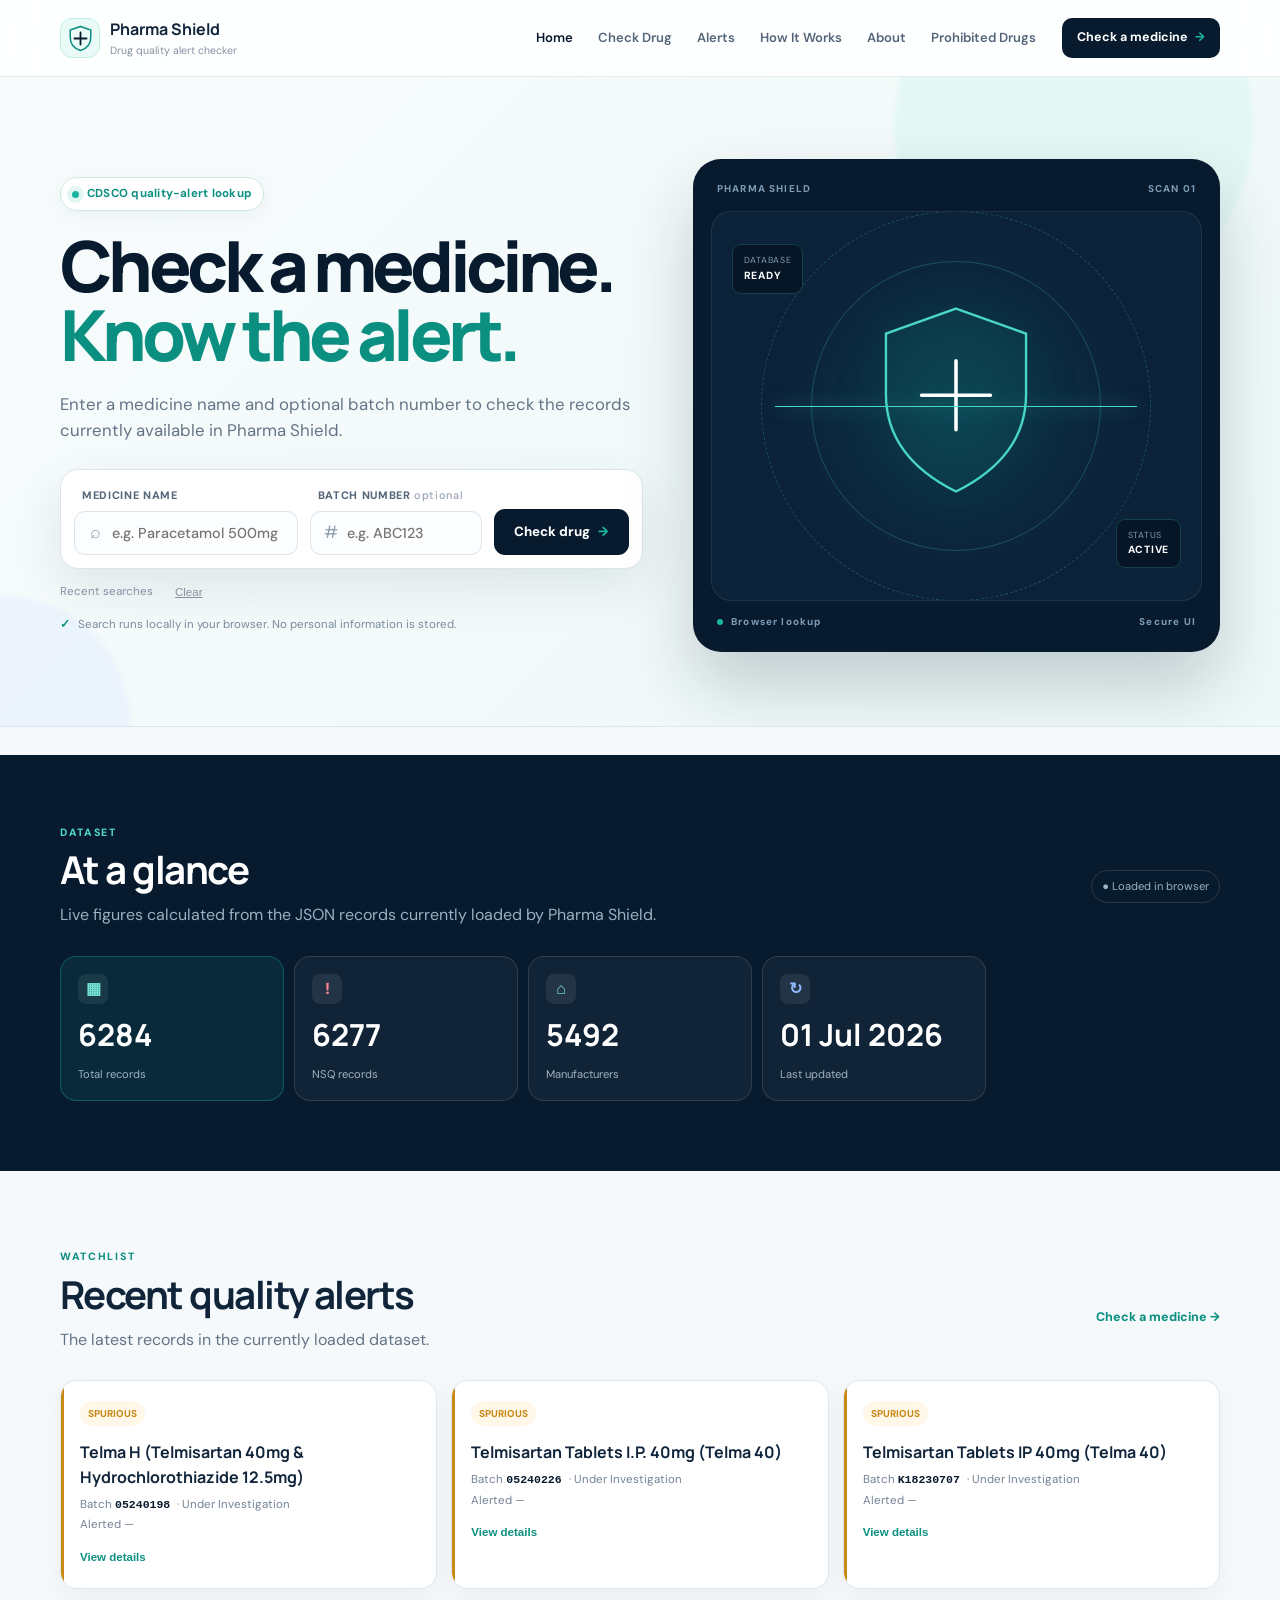
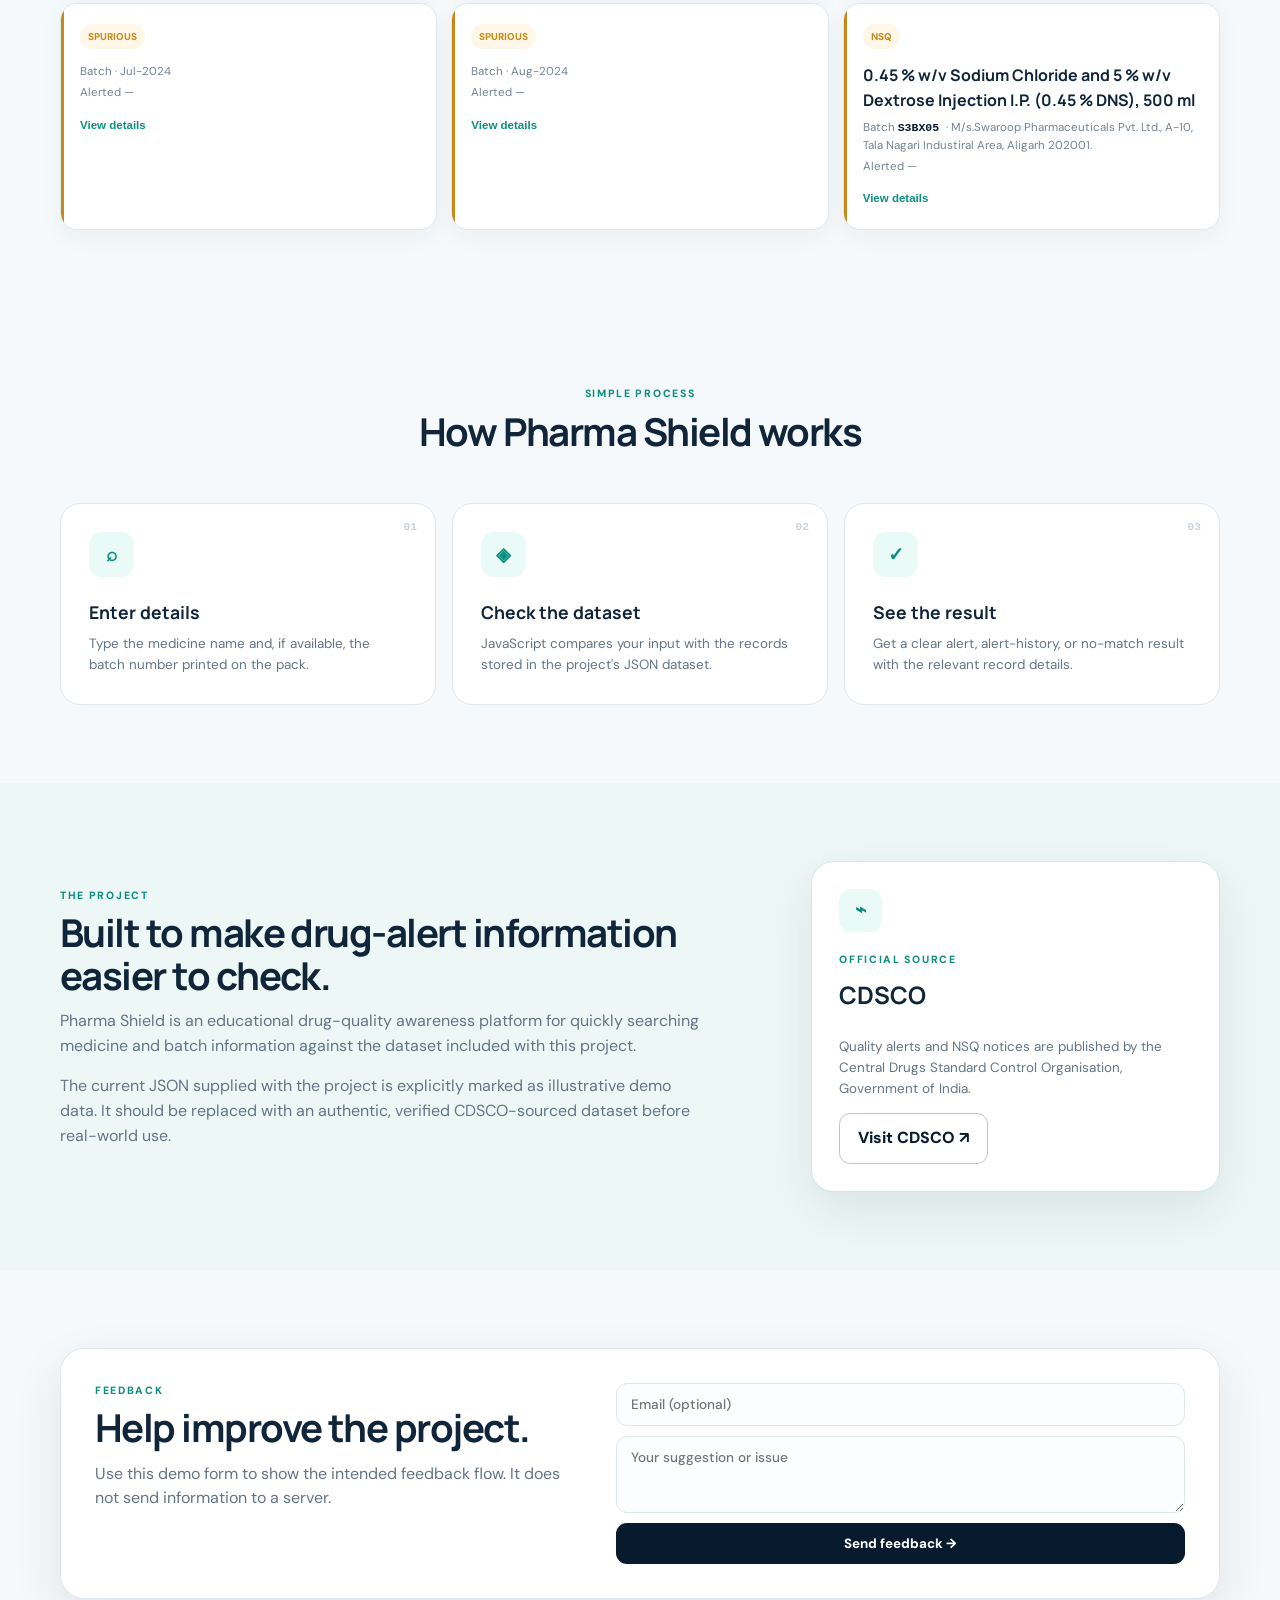
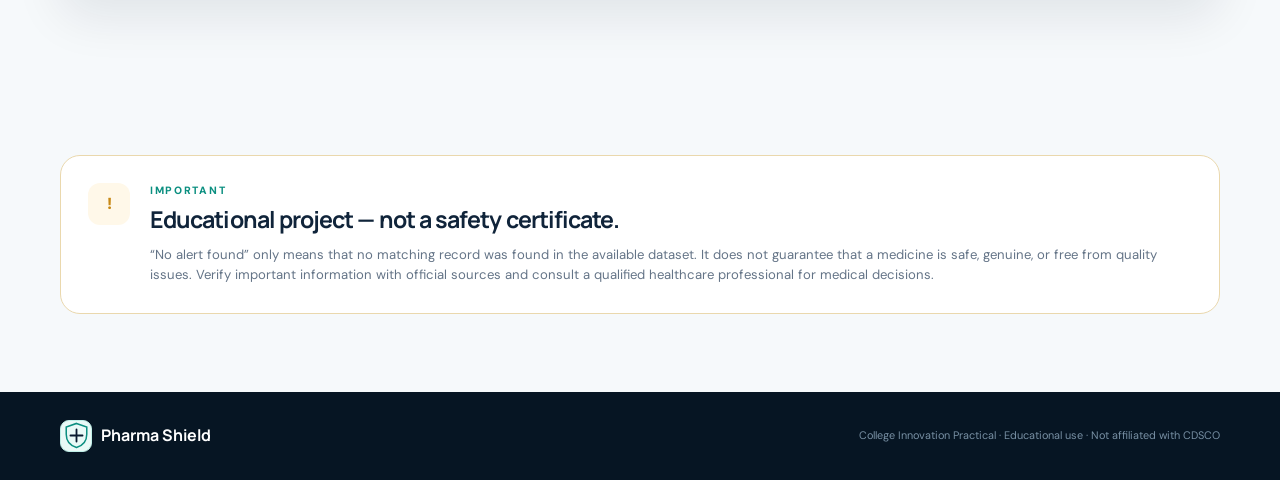
==== index.html @ 2bf1448a "Add files via upload" ====
<!DOCTYPE html>
<html lang="en">
<head>
  <meta charset="UTF-8">
  <meta name="viewport" content="width=device-width, initial-scale=1.0">
  <title>Pharma Shield — Drug Alert Checker</title>
  <meta name="description" content="Pharma Shield checks medicine names and batch numbers against the available CDSCO quality-alert dataset.">
  <link rel="preconnect" href="https://fonts.googleapis.com">
  <link rel="preconnect" href="https://fonts.gstatic.com" crossorigin>
  <link href="https://fonts.googleapis.com/css2?family=DM+Sans:wght@400;500;600;700&family=Manrope:wght@600;700;800&display=swap" rel="stylesheet">
  <link rel="stylesheet" href="style.css">

<style id="scanner-straight-fix">
  /* Pharma Shield: keep the scanner perfectly straight */
  .visual-card {
    transform: none !important;
    rotate: 0deg !important;
    perspective: none !important;
  }

  .scan-stage,
  .shield-large,
  .scan-line {
    rotate: 0deg !important;
  }

  .scan-line {
    transform-origin: center center;
  }
</style>

</head>
<body>
  <div id="toast-region" class="toast-region" aria-live="polite"></div>

  <header class="site-header" id="site-header">
    <div class="shell header-shell">
      <a href="#home" class="brand" aria-label="Pharma Shield home">
        <span class="brand-icon" aria-hidden="true">
          <svg viewBox="0 0 48 48"><path d="M24 4 41 10v12c0 10.8-6.8 18.8-17 22C13.8 40.8 7 32.8 7 22V10z"/><path d="M24 14v20M14 24h20"/></svg>
        </span>
        <span>
          <strong>Pharma Shield</strong>
          <small>Drug quality alert checker</small>
        </span>
      </a>

      <nav class="main-nav" id="main-nav">
        <a href="#home" data-nav>Home</a>
        <a href="#check" data-nav>Check Drug</a>
        <a href="#recent" data-nav>Alerts</a>
        <a href="#how-it-works" data-nav>How It Works</a>
        <a href="#about" data-nav>About</a>
        <a href="prohibited.html">Prohibited Drugs</a>
      </nav>

      <a class="header-cta" href="#check">Check a medicine <span>→</span></a>
      <button class="nav-toggle" id="nav-toggle" aria-label="Toggle navigation" aria-expanded="false">
        <span></span><span></span><span></span>
      </button>
    </div>
  </header>

  <main>
    <section class="hero" id="home">
      <div class="hero-glow hero-glow-a"></div>
      <div class="hero-glow hero-glow-b"></div>
      <div class="shell hero-shell">
        <div class="hero-copy">
          <div class="status-pill"><span class="pulse-dot"></span> CDSCO quality-alert lookup</div>
          <h1>Check a medicine.<br><em>Know the alert.</em></h1>
          <p class="hero-sub">Enter a medicine name and optional batch number to check the records currently available in Pharma Shield.</p>

          <form class="search-card" id="search-form" novalidate>
            <div class="search-field">
              <label for="medicine-name">Medicine name</label>
              <div class="input-wrap">
                <span class="input-icon">⌕</span>
                <input type="text" id="medicine-name" name="medicineName" placeholder="e.g. Paracetamol 500mg" autocomplete="off">
              </div>
            </div>
            <div class="search-field">
              <label for="batch-number">Batch number <span>optional</span></label>
              <div class="input-wrap">
                <span class="input-icon">#</span>
                <input type="text" id="batch-number" name="batchNumber" placeholder="e.g. ABC123" autocomplete="off">
              </div>
            </div>
            <button type="submit" class="btn btn-primary btn-check" id="check-btn">
              <span class="btn-label">Check drug</span>
              <span class="btn-spinner" aria-hidden="true"></span>
              <span class="btn-arrow">→</span>
            </button>
          </form>

          <div class="history-strip" id="history-strip" hidden>
            <span class="history-strip-label">Recent searches</span>
            <div class="history-pills" id="history-pills"></div>
            <button class="history-clear" id="history-clear" type="button">Clear</button>
          </div>

          <div class="hero-note">
            <span>✓</span> Search runs locally in your browser. No personal information is stored.
          </div>
        </div>

        <div class="hero-visual" aria-hidden="true">
          <div class="visual-card">
            <div class="visual-top"><span>PHARMA SHIELD</span><span>SCAN 01</span></div>
            <div class="scan-stage">
              <div class="scan-orbit orbit-one"></div>
              <div class="scan-orbit orbit-two"></div>
              <div class="shield-large">
                <svg viewBox="0 0 160 180">
                  <path d="M80 8 139 29v51c0 38-23 64-59 82C44 144 21 118 21 80V29z"/>
                  <path d="M80 52v58M51 81h58"/>
                </svg>
              </div>
              <div class="scan-line"></div>
              <div class="scan-chip chip-one">DATABASE<br><b>READY</b></div>
              <div class="scan-chip chip-two">STATUS<br><b>ACTIVE</b></div>
            </div>
            <div class="visual-bottom"><span><i></i> Browser lookup</span><span>Secure UI</span></div>
          </div>
        </div>
      </div>
    </section>

    <section class="results-section" id="check">
      <div class="shell">
        <div id="result-container" class="result-container" hidden></div>
      </div>
    </section>

    <section class="stats-section" id="stats">
      <div class="shell">
        <div class="section-head">
          <div>
            <span class="section-kicker">DATASET</span>
            <h2>At a glance</h2>
          </div>
          <span class="dataset-badge">● Loaded in browser</span>
        </div>
        <p class="section-sub">Live figures calculated from the JSON records currently loaded by Pharma Shield.</p>
        <div class="stats-grid" id="stats-grid">
          <div class="stat-card stat-featured"><span class="stat-icon">▦</span><strong id="stat-total">—</strong><span>Total records</span></div>
          <div class="stat-card"><span class="stat-icon red">!</span><strong id="stat-nsq">—</strong><span>NSQ records</span></div>
          <div class="stat-card"><span class="stat-icon teal">⌂</span><strong id="stat-manufacturers">—</strong><span>Manufacturers</span></div>
          <div class="stat-card"><span class="stat-icon blue">↻</span><strong id="stat-updated">—</strong><span>Last updated</span></div>
        </div>
      </div>
    </section>

    <section class="recent-section" id="recent">
      <div class="shell">
        <div class="section-head">
          <div>
            <span class="section-kicker">WATCHLIST</span>
            <h2>Recent quality alerts</h2>
          </div>
          <a href="#check" class="text-link">Check a medicine →</a>
        </div>
        <p class="section-sub">The latest records in the currently loaded dataset.</p>
        <div class="recent-grid" id="recent-grid"></div>
      </div>
    </section>

    <section class="how-section" id="how-it-works">
      <div class="shell">
        <div class="section-head centered">
          <div>
            <span class="section-kicker">SIMPLE PROCESS</span>
            <h2>How Pharma Shield works</h2>
          </div>
        </div>
        <div class="steps">
          <article class="step">
            <span class="step-number">01</span>
            <div class="step-icon">⌕</div>
            <h3>Enter details</h3>
            <p>Type the medicine name and, if available, the batch number printed on the pack.</p>
          </article>
          <article class="step">
            <span class="step-number">02</span>
            <div class="step-icon">◈</div>
            <h3>Check the dataset</h3>
            <p>JavaScript compares your input with the records stored in the project's JSON dataset.</p>
          </article>
          <article class="step">
            <span class="step-number">03</span>
            <div class="step-icon">✓</div>
            <h3>See the result</h3>
            <p>Get a clear alert, alert-history, or no-match result with the relevant record details.</p>
          </article>
        </div>
      </div>
    </section>

    <section class="about-section" id="about">
      <div class="shell about-grid">
        <div class="about-copy">
          <span class="section-kicker">THE PROJECT</span>
          <h2>Built to make drug-alert information easier to check.</h2>
          <p>Pharma Shield is an educational drug-quality awareness platform for quickly searching medicine and batch information against the dataset included with this project.</p>
          <p>The current JSON supplied with the project is explicitly marked as illustrative demo data. It should be replaced with an authentic, verified CDSCO-sourced dataset before real-world use.</p>
        </div>
        <aside class="source-card">
          <div class="source-icon">⌁</div>
          <span class="section-kicker">OFFICIAL SOURCE</span>
          <h3>CDSCO</h3>
          <p>Quality alerts and NSQ notices are published by the Central Drugs Standard Control Organisation, Government of India.</p>
          <a class="btn btn-outline" href="https://cdsco.gov.in" target="_blank" rel="noopener noreferrer">Visit CDSCO ↗</a>
        </aside>
      </div>
    </section>

    <section class="feedback-section" id="feedback">
      <div class="shell feedback-shell">
        <div>
          <span class="section-kicker">FEEDBACK</span>
          <h2>Help improve the project.</h2>
          <p>Use this demo form to show the intended feedback flow. It does not send information to a server.</p>
        </div>
        <form class="feedback-form" id="feedback-form">
          <input type="email" id="fb-email" placeholder="Email (optional)" autocomplete="off">
          <textarea id="fb-message" rows="3" placeholder="Your suggestion or issue" required></textarea>
          <button type="submit" class="btn btn-primary">Send feedback →</button>
        </form>
      </div>
    </section>

    <section class="disclaimer-section" id="disclaimer">
      <div class="shell">
        <div class="disclaimer-card">
          <div class="disclaimer-mark">!</div>
          <div>
            <span class="section-kicker">IMPORTANT</span>
            <h2>Educational project — not a safety certificate.</h2>
            <p>“No alert found” only means that no matching record was found in the available dataset. It does not guarantee that a medicine is safe, genuine, or free from quality issues. Verify important information with official sources and consult a qualified healthcare professional for medical decisions.</p>
          </div>
        </div>
      </div>
    </section>
  </main>

  <footer class="site-footer">
    <div class="shell footer-shell">
      <div class="footer-brand">
        <span class="brand-icon small"><svg viewBox="0 0 48 48"><path d="M24 4 41 10v12c0 10.8-6.8 18.8-17 22C13.8 40.8 7 32.8 7 22V10z"/><path d="M24 14v20M14 24h20"/></svg></span>
        <strong>Pharma Shield</strong>
      </div>
      <p>College Innovation Practical · Educational use · Not affiliated with CDSCO</p>
    </div>
  </footer>

  <script src="script.js"></script>
</body>
</html>
---- style.css ----
*{box-sizing:border-box}
:root{
  --navy:#071a2e;--navy2:#0d2a46;--ink:#10243a;--muted:#647487;
  --teal:#18b6a2;--teal2:#0b8f80;--mint:#e9faf7;--bg:#f6f9fb;--white:#fff;
  --line:#dfe7ee;--red:#d92f45;--redbg:#fff0f2;--amber:#c88916;--amberbg:#fff8e9;
  --green:#11875f;--greenbg:#eaf9f2;--shadow:0 18px 50px rgba(7,26,46,.09);
  --display:"Manrope",sans-serif;--body:"DM Sans",sans-serif
}
html{scroll-behavior:smooth}
body{margin:0;background:var(--bg);color:var(--ink);font-family:var(--body);line-height:1.55;-webkit-font-smoothing:antialiased}
a{color:inherit}.shell{width:min(1160px,calc(100% - 40px));margin:auto}
h1,h2,h3,strong{font-family:var(--display)}h1,h2,h3,p{margin-top:0}
h2{font-size:clamp(2rem,3vw,2.7rem);line-height:1.1;letter-spacing:-.04em;margin-bottom:12px}
p{color:var(--muted)}
.site-header{position:sticky;top:0;z-index:100;background:rgba(255,255,255,.88);backdrop-filter:blur(16px);border-bottom:1px solid rgba(223,231,238,.8)}
.header-shell{height:76px;display:flex;align-items:center;gap:26px}
.brand{display:flex;align-items:center;gap:10px;text-decoration:none;margin-right:auto}
.brand-icon{width:40px;height:40px;display:grid;place-items:center;border-radius:12px;background:var(--mint);border:1px solid #bfeee7}
.brand-icon svg{width:29px;height:29px}.brand-icon path:first-child{fill:none;stroke:var(--teal2);stroke-width:2.5}.brand-icon path:last-child{fill:none;stroke:var(--navy);stroke-width:3;stroke-linecap:round}
.brand strong{display:block;font-size:1rem}.brand small{display:block;color:#8290a0;font-size:.66rem;margin-top:1px}
.main-nav{display:flex;gap:25px}.main-nav a{text-decoration:none;color:#536579;font-size:.82rem;font-weight:600}.main-nav a:hover,.main-nav a.active{color:var(--navy)}
.header-cta{background:var(--navy);color:#fff;text-decoration:none;padding:10px 15px;border-radius:10px;font-size:.78rem;font-weight:700}.header-cta span{color:var(--teal);margin-left:4px}
.nav-toggle{display:none;border:0;background:none;padding:8px}.nav-toggle span{display:block;width:22px;height:2px;background:var(--navy);margin:4px}
.hero{position:relative;overflow:hidden;background:linear-gradient(135deg,#f8fbfc 0%,#edf9f7 100%);padding:82px 0 74px;border-bottom:1px solid var(--line)}
.hero-shell{display:grid;grid-template-columns:1.05fr .95fr;gap:50px;align-items:center;position:relative;z-index:2}
.hero-glow{position:absolute;border-radius:50%;filter:blur(2px);opacity:.55}.hero-glow-a{width:360px;height:360px;background:#d8f6f1;right:2%;top:-130px}.hero-glow-b{width:250px;height:250px;background:#e5efff;left:-120px;bottom:-120px}
.status-pill{display:inline-flex;align-items:center;gap:8px;background:#fff;border:1px solid #cfe9e5;color:var(--teal2);padding:7px 11px;border-radius:999px;font-size:.72rem;font-weight:700;letter-spacing:.02em;margin-bottom:20px;box-shadow:0 5px 20px rgba(8,80,70,.05)}
.pulse-dot{width:7px;height:7px;border-radius:50%;background:var(--teal);box-shadow:0 0 0 5px rgba(24,182,162,.12)}
h1{font-size:clamp(3rem,5.5vw,5.3rem);line-height:.98;letter-spacing:-.065em;margin:0 0 22px;color:var(--navy);font-weight:800}h1 em{font-style:normal;color:var(--teal2)}
.hero-sub{font-size:1.05rem;max-width:600px;margin-bottom:26px}
.search-card{display:grid;grid-template-columns:1.3fr 1fr auto;gap:12px;background:#fff;border:1px solid #d9e4eb;border-radius:18px;padding:13px;box-shadow:var(--shadow);max-width:760px}
.search-field label{display:block;font-size:.68rem;font-weight:800;color:#54677b;text-transform:uppercase;letter-spacing:.06em;margin:4px 0 7px 8px}.search-field label span{font-weight:500;text-transform:none;color:#9aa6b2}
.input-wrap{display:flex;align-items:center;border:1px solid #dbe4ea;background:#fbfdfe;border-radius:11px;padding:0 10px}.input-wrap:focus-within{border-color:var(--teal);box-shadow:0 0 0 4px rgba(24,182,162,.12);background:#fff}.input-icon{font-size:1.1rem;color:#91a0af;width:24px;text-align:center}
.input-wrap input{border:0;outline:0;background:transparent;width:100%;padding:12px 6px;font:500 .9rem var(--body);color:var(--ink)}
.btn{border:0;cursor:pointer;text-decoration:none;display:inline-flex;align-items:center;justify-content:center;gap:8px;border-radius:11px;padding:12px 18px;font-weight:800;font-family:var(--body);transition:.2s ease}.btn-primary{background:var(--navy);color:#fff}.btn-primary:hover{background:var(--teal2);transform:translateY(-1px);box-shadow:0 12px 25px rgba(7,26,46,.18)}
.btn-check{min-width:135px;align-self:end;height:46px}.btn-arrow{color:var(--teal)}.btn-spinner{display:none;width:15px;height:15px;border:2px solid rgba(255,255,255,.35);border-top-color:#fff;border-radius:50%;animation:spin .7s linear infinite}.btn-check.is-loading .btn-label{opacity:.5}.btn-check.is-loading .btn-spinner{display:block}.btn-check.is-loading .btn-arrow{display:none}@keyframes spin{to{transform:rotate(360deg)}}
.history-strip{display:flex;align-items:center;flex-wrap:wrap;gap:8px;margin-top:14px}.history-strip-label,.history-clear{font-size:.72rem;color:#8492a1}.history-pills{display:flex;flex-wrap:wrap;gap:6px}.history-pill{border:1px solid var(--line);background:#fff;border-radius:999px;padding:5px 9px;font-size:.72rem;cursor:pointer}.history-pill .dot{display:inline-block;width:6px;height:6px;border-radius:50%;margin-right:4px}.dot--ALERT{background:var(--red)}.dot--HISTORY{background:var(--amber)}.dot--CLEAR{background:var(--green)}.history-clear{border:0;background:none;text-decoration:underline;cursor:pointer}
.hero-note{font-size:.72rem;color:#7b8b9c;margin-top:15px}.hero-note span{color:var(--teal2);font-weight:800;margin-right:5px}
.visual-card{background:var(--navy);border-radius:28px;padding:18px;color:#fff;box-shadow:0 35px 70px rgba(7,26,46,.2);transform:rotate(1.2deg)}
.visual-top,.visual-bottom{display:flex;justify-content:space-between;color:#7e9bb5;font-size:.62rem;letter-spacing:.12em;font-weight:800}.visual-top{padding:4px 6px 15px}.visual-bottom{padding:13px 6px 4px}.visual-bottom i{display:inline-block;width:6px;height:6px;background:var(--teal);border-radius:50%;margin-right:5px}
.scan-stage{height:390px;border-radius:20px;background:radial-gradient(circle at center,rgba(24,182,162,.16),transparent 55%),#0b2239;position:relative;display:grid;place-items:center;overflow:hidden;border:1px solid rgba(255,255,255,.08)}
.shield-large{width:190px;height:220px;filter:drop-shadow(0 0 25px rgba(24,182,162,.25));position:relative;z-index:3}.shield-large svg{width:100%;height:100%}.shield-large path:first-child{fill:rgba(24,182,162,.08);stroke:#48d6c5;stroke-width:2}.shield-large path:last-child{fill:none;stroke:#fff;stroke-width:3;stroke-linecap:round}
.scan-orbit{position:absolute;border:1px solid rgba(72,214,197,.25);border-radius:50%;left:50%;top:50%;transform:translate(-50%,-50%)}.orbit-one{width:290px;height:290px;animation:pulse 3s ease-in-out infinite}.orbit-two{width:390px;height:390px;border-style:dashed;animation:spin 16s linear infinite}.scan-line{position:absolute;left:13%;right:13%;height:1px;background:#42dbc9;box-shadow:0 0 18px #42dbc9;top:50%;animation:scan 3s ease-in-out infinite;z-index:4}@keyframes scan{0%,100%{transform:translateY(-130px);opacity:0}15%,85%{opacity:1}50%{transform:translateY(130px)}}@keyframes pulse{50%{transform:translate(-50%,-50%) scale(1.04);opacity:.7}}
.scan-chip{position:absolute;background:rgba(5,18,31,.72);border:1px solid rgba(72,214,197,.22);padding:9px 11px;border-radius:9px;color:#7e9bb5;font-size:.55rem;letter-spacing:.08em;z-index:5}.scan-chip b{color:#fff;font-size:.65rem}.chip-one{left:20px;top:32px}.chip-two{right:20px;bottom:32px}
.results-section{padding:0 0 28px}.result-container[hidden]{display:none}.result-card{border-radius:20px;padding:25px;border:1px solid var(--line);box-shadow:var(--shadow);animation:rise .35s ease}@keyframes rise{from{opacity:0;transform:translateY(10px)}to{opacity:1;transform:none}}
.result-card.status-alert{background:var(--redbg);border-color:#f1b9c1}.result-card.status-history{background:var(--amberbg);border-color:#ecd08d}.result-card.status-clear{background:var(--greenbg);border-color:#b6e5d1}.result-badge{display:inline-flex;padding:7px 11px;border-radius:999px;color:#fff;font-size:.78rem;font-weight:800;margin-bottom:10px}.status-alert .result-badge{background:var(--red)}.status-history .result-badge{background:var(--amber)}.status-clear .result-badge{background:var(--green)}.result-message{color:var(--ink);font-weight:600}.result-grid{display:grid;grid-template-columns:repeat(auto-fit,minmax(180px,1fr));gap:15px;margin:18px 0;padding-top:17px;border-top:1px solid rgba(16,36,58,.1)}.result-field dt{font-size:.65rem;text-transform:uppercase;letter-spacing:.06em;color:#748394;margin-bottom:3px}.result-field dd{margin:0;font-weight:700;color:var(--navy)}.result-field dd.mono{font-family:ui-monospace,monospace}.result-note{font-size:.78rem;background:rgba(7,26,46,.045);padding:10px 12px;border-radius:9px;margin-bottom:0}.result-actions{margin-top:15px}.result-actions .btn-outline{background:#fff;border:1px solid #b8c6d2;color:var(--navy)}.result-actions .btn-outline:hover{background:var(--navy);color:#fff}.result-field{min-width:0}
.stats-section{background:var(--navy);color:#fff;padding:70px 0}.stats-section h2{color:#fff}.stats-section .section-sub{color:#9bb0c2}.section-head{display:flex;justify-content:space-between;align-items:end;gap:20px}.section-head.centered{justify-content:center;text-align:center}.section-kicker{font-size:.66rem;font-weight:800;letter-spacing:.16em;color:var(--teal2);display:block;margin-bottom:8px}.stats-section .section-kicker{color:#50d7c6}.dataset-badge{font-size:.7rem;color:#9eb2c3;border:1px solid rgba(255,255,255,.13);padding:7px 10px;border-radius:999px}.stats-grid{display:grid;grid-template-columns:repeat(5,1fr);gap:10px;margin-top:28px}.stat-card{min-height:145px;border:1px solid rgba(255,255,255,.12);background:rgba(255,255,255,.045);border-radius:16px;padding:17px;display:flex;flex-direction:column;justify-content:space-between}.stat-card.stat-featured{background:rgba(24,182,162,.1);border-color:rgba(24,182,162,.35)}.stat-card strong{font-size:1.9rem;color:#fff}.stat-card>span:last-child{font-size:.7rem;color:#9eb2c3}.stat-icon{width:30px;height:30px;border-radius:8px;display:grid;place-items:center;background:rgba(255,255,255,.08);color:#73e2d4;font-weight:800}.stat-icon.red{color:#ff8694}.stat-icon.amber{color:#ffd16e}.stat-icon.teal{color:#73e2d4}.stat-icon.blue{color:#91b9ff}
.recent-section,.how-section,.about-section,.feedback-section,.disclaimer-section{padding:78px 0}.recent-grid{display:grid;grid-template-columns:repeat(3,1fr);gap:14px;margin-top:27px}.recent-card{background:#fff;border:1px solid var(--line);border-radius:17px;padding:19px;box-shadow:0 7px 25px rgba(7,26,46,.045);position:relative;overflow:hidden}.recent-card:before{content:"";position:absolute;left:0;top:0;bottom:0;width:3px;background:var(--red)}.recent-card.category-alert:before{background:var(--amber)}.recent-tag{display:inline-block;color:var(--red);background:var(--redbg);font-size:.62rem;font-weight:800;padding:5px 8px;border-radius:999px;text-transform:uppercase}.category-alert .recent-tag{color:var(--amber);background:var(--amberbg)}.recent-card h4{font-family:var(--display);margin:14px 0 6px;font-size:1rem}.recent-meta{font-size:.72rem;margin:3px 0;color:#748394}.batch{font-family:ui-monospace,monospace;color:var(--navy);font-weight:700}.recent-view{margin-top:14px;border:0;background:none;color:var(--teal2);font-weight:800;font-size:.72rem;padding:0;cursor:pointer}.details-body{display:none}.details-body.open{display:block}.text-link{color:var(--teal2);font-size:.78rem;font-weight:800;text-decoration:none}.steps{display:grid;grid-template-columns:repeat(3,1fr);gap:16px;margin-top:38px}.step{background:#fff;border:1px solid var(--line);border-radius:20px;padding:28px;position:relative}.step-number{position:absolute;right:18px;top:17px;color:#c9d3dc;font:800 .7rem ui-monospace,monospace}.step-icon{width:45px;height:45px;border-radius:13px;background:var(--mint);color:var(--teal2);display:grid;place-items:center;font-size:1.2rem;font-weight:800;margin-bottom:22px}.step h3{font-size:1.1rem;margin-bottom:8px}.step p{font-size:.84rem;margin-bottom:0}
.about-section{background:#edf8f6}.about-grid{display:grid;grid-template-columns:1.25fr .75fr;gap:70px;align-items:center}.about-copy h2{max-width:650px}.about-copy p{max-width:650px}.source-card{background:#fff;border:1px solid #cfe7e3;border-radius:22px;padding:27px;box-shadow:var(--shadow)}.source-icon{width:43px;height:43px;border-radius:12px;background:var(--mint);color:var(--teal2);display:grid;place-items:center;font-weight:800;font-size:1.2rem;margin-bottom:20px}.source-card h3{font-size:1.5rem}.source-card p{font-size:.84rem}.btn-outline{background:#fff;border:1px solid #b9c7d2;color:var(--navy)}.btn-outline:hover{background:var(--navy);color:#fff}
.feedback-shell{display:grid;grid-template-columns:.9fr 1.1fr;gap:55px;background:#fff;border:1px solid var(--line);border-radius:24px;padding:34px;box-shadow:var(--shadow)}.feedback-form{display:grid;gap:10px}.feedback-form input,.feedback-form textarea{border:1px solid var(--line);border-radius:11px;padding:12px 14px;font:500 .85rem var(--body);outline:0;background:#fbfdfe}.feedback-form input:focus,.feedback-form textarea:focus{border-color:var(--teal);box-shadow:0 0 0 4px rgba(24,182,162,.1)}.feedback-form textarea{resize:vertical}
.disclaimer-card{display:grid;grid-template-columns:auto 1fr;gap:20px;align-items:start;background:#fff;border:1px solid #ead8ad;border-radius:20px;padding:27px}.disclaimer-mark{width:42px;height:42px;border-radius:12px;background:var(--amberbg);color:var(--amber);display:grid;place-items:center;font-weight:900}.disclaimer-card h2{font-size:1.45rem}.disclaimer-card p{margin:0;font-size:.82rem}
.site-footer{background:#061523;color:#fff;padding:28px 0}.footer-shell{display:flex;justify-content:space-between;align-items:center;gap:20px}.footer-brand{display:flex;align-items:center;gap:9px}.brand-icon.small{width:32px;height:32px;border-radius:9px}.footer-shell p{margin:0;color:#7890a4;font-size:.68rem}
.toast-region{position:fixed;right:18px;bottom:18px;z-index:300;display:flex;flex-direction:column;gap:8px;max-width:350px}.toast{background:var(--navy);color:#fff;padding:12px 15px;border-radius:11px;box-shadow:var(--shadow);font-size:.78rem;animation:toastIn .25s ease}.toast-alert{background:var(--red)}.toast-history{background:var(--amber)}.toast-clear{background:var(--green)}@keyframes toastIn{from{opacity:0;transform:translateY(8px)}to{opacity:1;transform:none}}.toast-leaving{opacity:0;transform:translateY(5px);transition:.2s}
@media(max-width:950px){.main-nav{display:none}.header-cta{display:none}.nav-toggle{display:block}.hero-shell{grid-template-columns:1fr}.hero-copy{max-width:760px}.hero-visual{max-width:600px}.stats-grid{grid-template-columns:repeat(3,1fr)}.recent-grid{grid-template-columns:repeat(2,1fr)}}
@media(max-width:700px){.shell{width:min(100% - 28px,1160px)}.header-shell{height:68px}.hero{padding:55px 0}.hero-shell{gap:35px}h1{font-size:3.15rem}.search-card{grid-template-columns:1fr}.btn-check{width:100%}.scan-stage{height:310px}.visual-card{transform:none}.stats-grid,.recent-grid,.steps,.about-grid,.feedback-shell{grid-template-columns:1fr}.stats-grid{gap:9px}.stat-card{min-height:115px}.section-head{align-items:start;flex-direction:column}.recent-section,.how-section,.about-section,.feedback-section,.disclaimer-section{padding:58px 0}.feedback-shell{padding:25px}.disclaimer-card{grid-template-columns:1fr}.main-nav.mobile-open{display:flex;position:absolute;left:0;right:0;top:68px;background:#fff;padding:10px 20px 18px;flex-direction:column;border-bottom:1px solid var(--line);box-shadow:var(--shadow)}.main-nav.mobile-open a{padding:11px 0;border-bottom:1px solid var(--line)}}
@media print{.site-header,.hero,.stats-section,.recent-section,.how-section,.about-section,.feedback-section,.disclaimer-section,.site-footer,.result-actions,.toast-region{display:none!important}.result-card{box-shadow:none}}

/* Requested change only: drug-alert result details in a vertical layout. */
.result-card .result-grid{display:flex;flex-direction:column;gap:0;}
.result-card .result-field{display:grid;grid-template-columns:minmax(170px,230px) 1fr;gap:16px;align-items:start;padding:11px 0;border-bottom:1px solid rgba(16,36,58,.08);}
.result-card .result-field:last-child{border-bottom:0;}
.result-card .result-field dt{margin:0;}
.result-card .result-field dd{min-width:0;overflow-wrap:anywhere;}
@media(max-width:700px){.result-card .result-field{grid-template-columns:1fr;gap:3px;}}
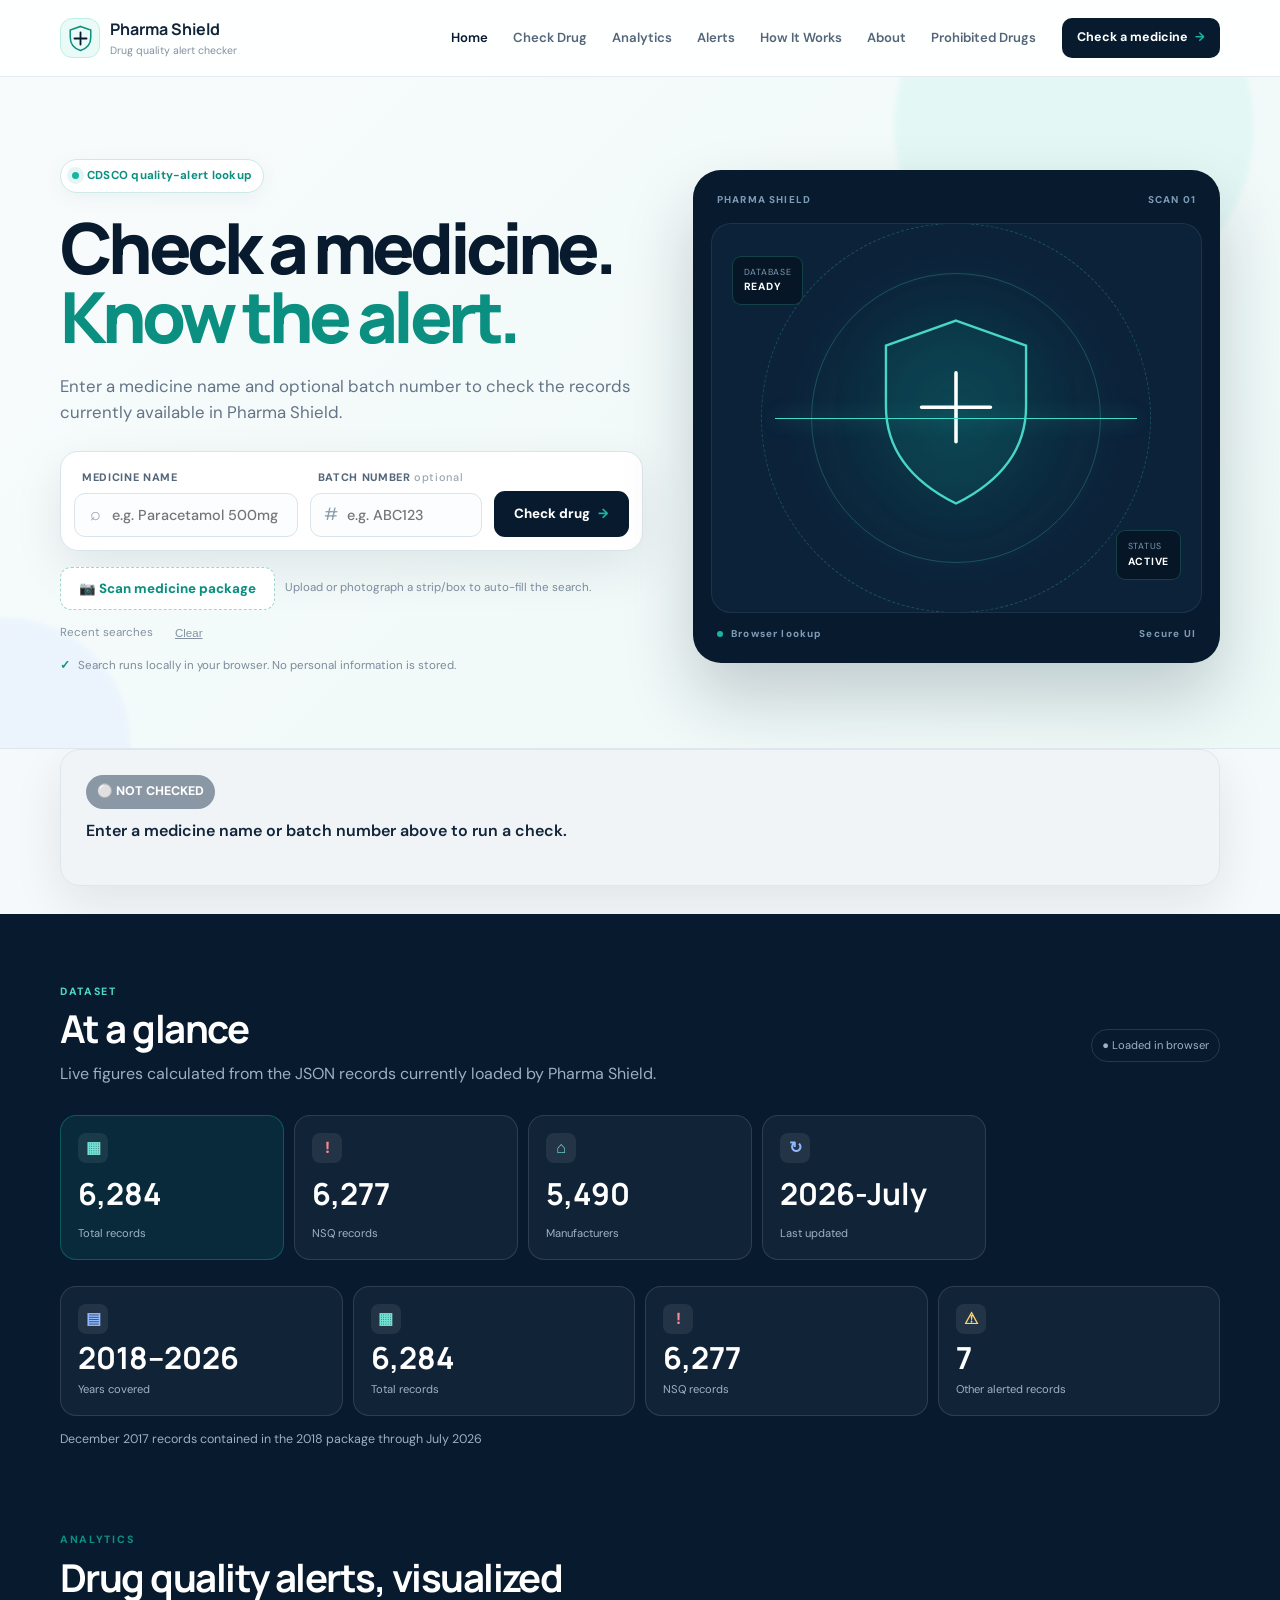
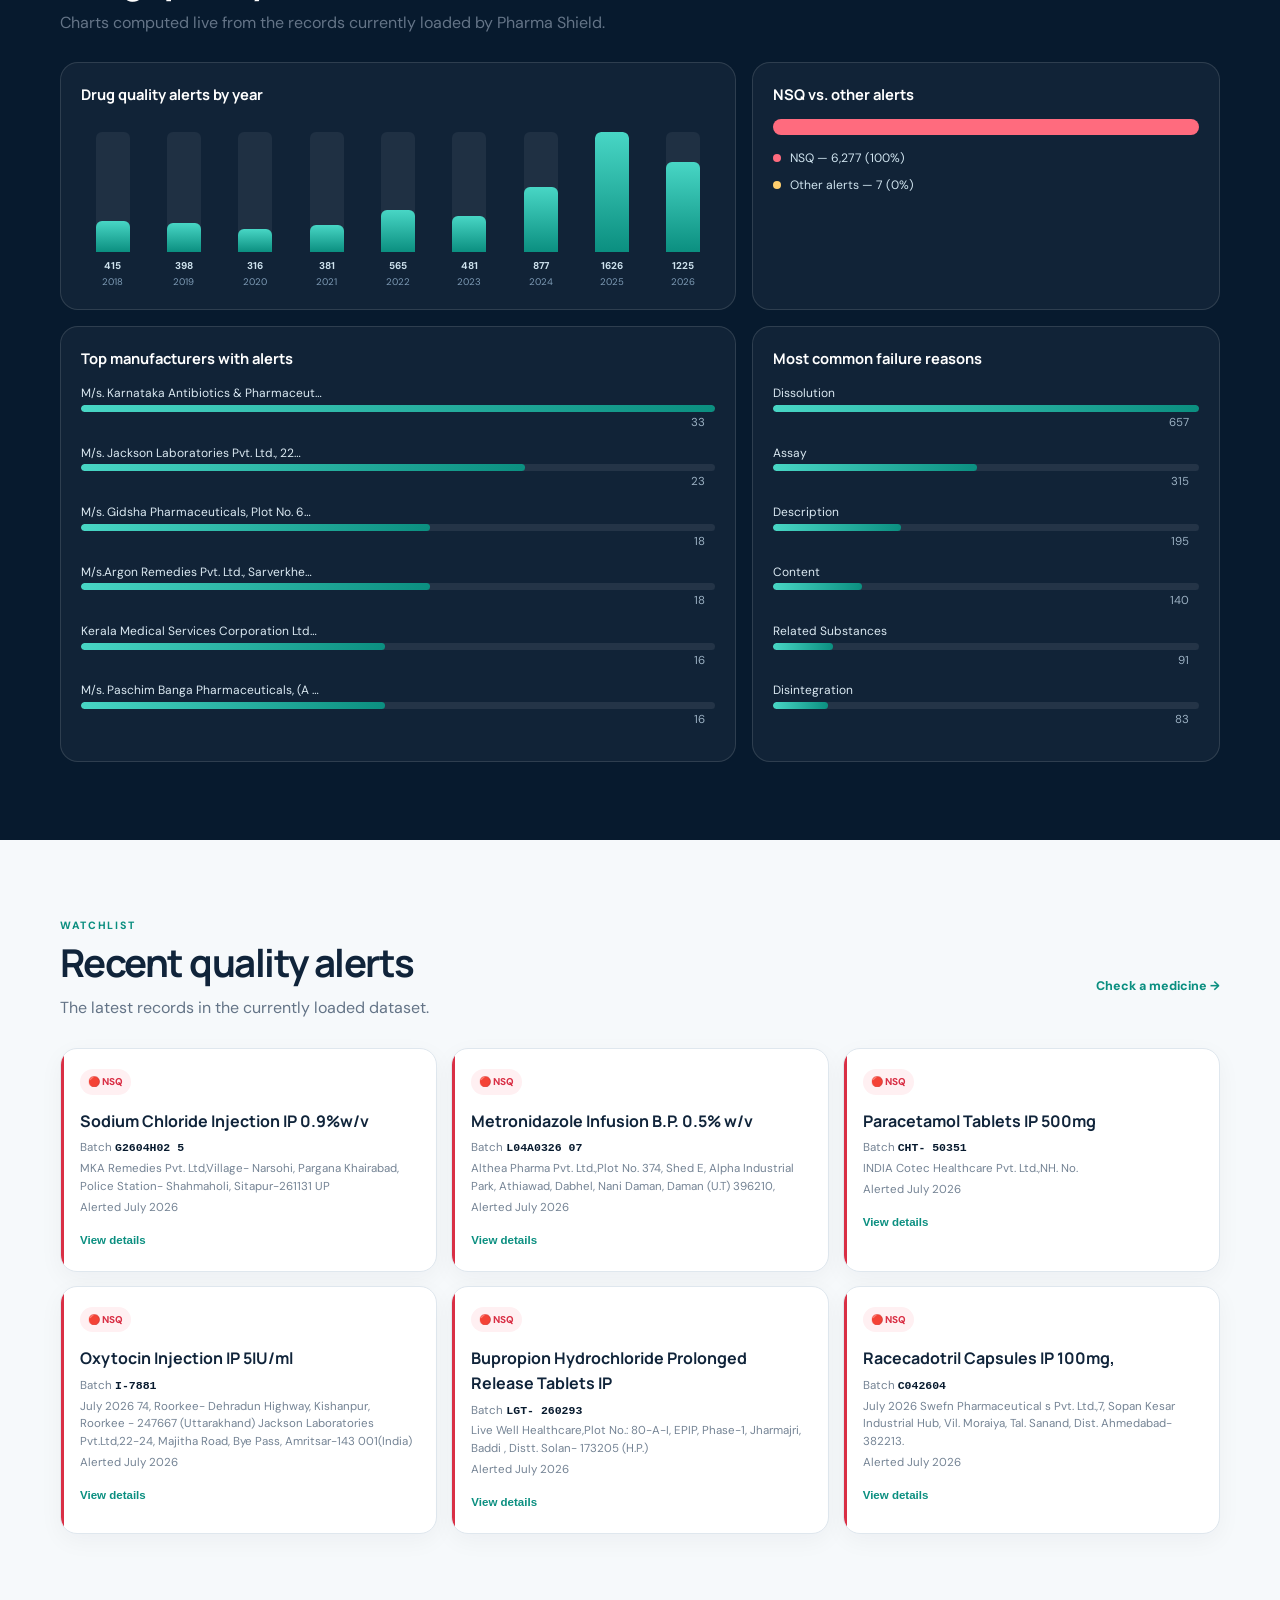
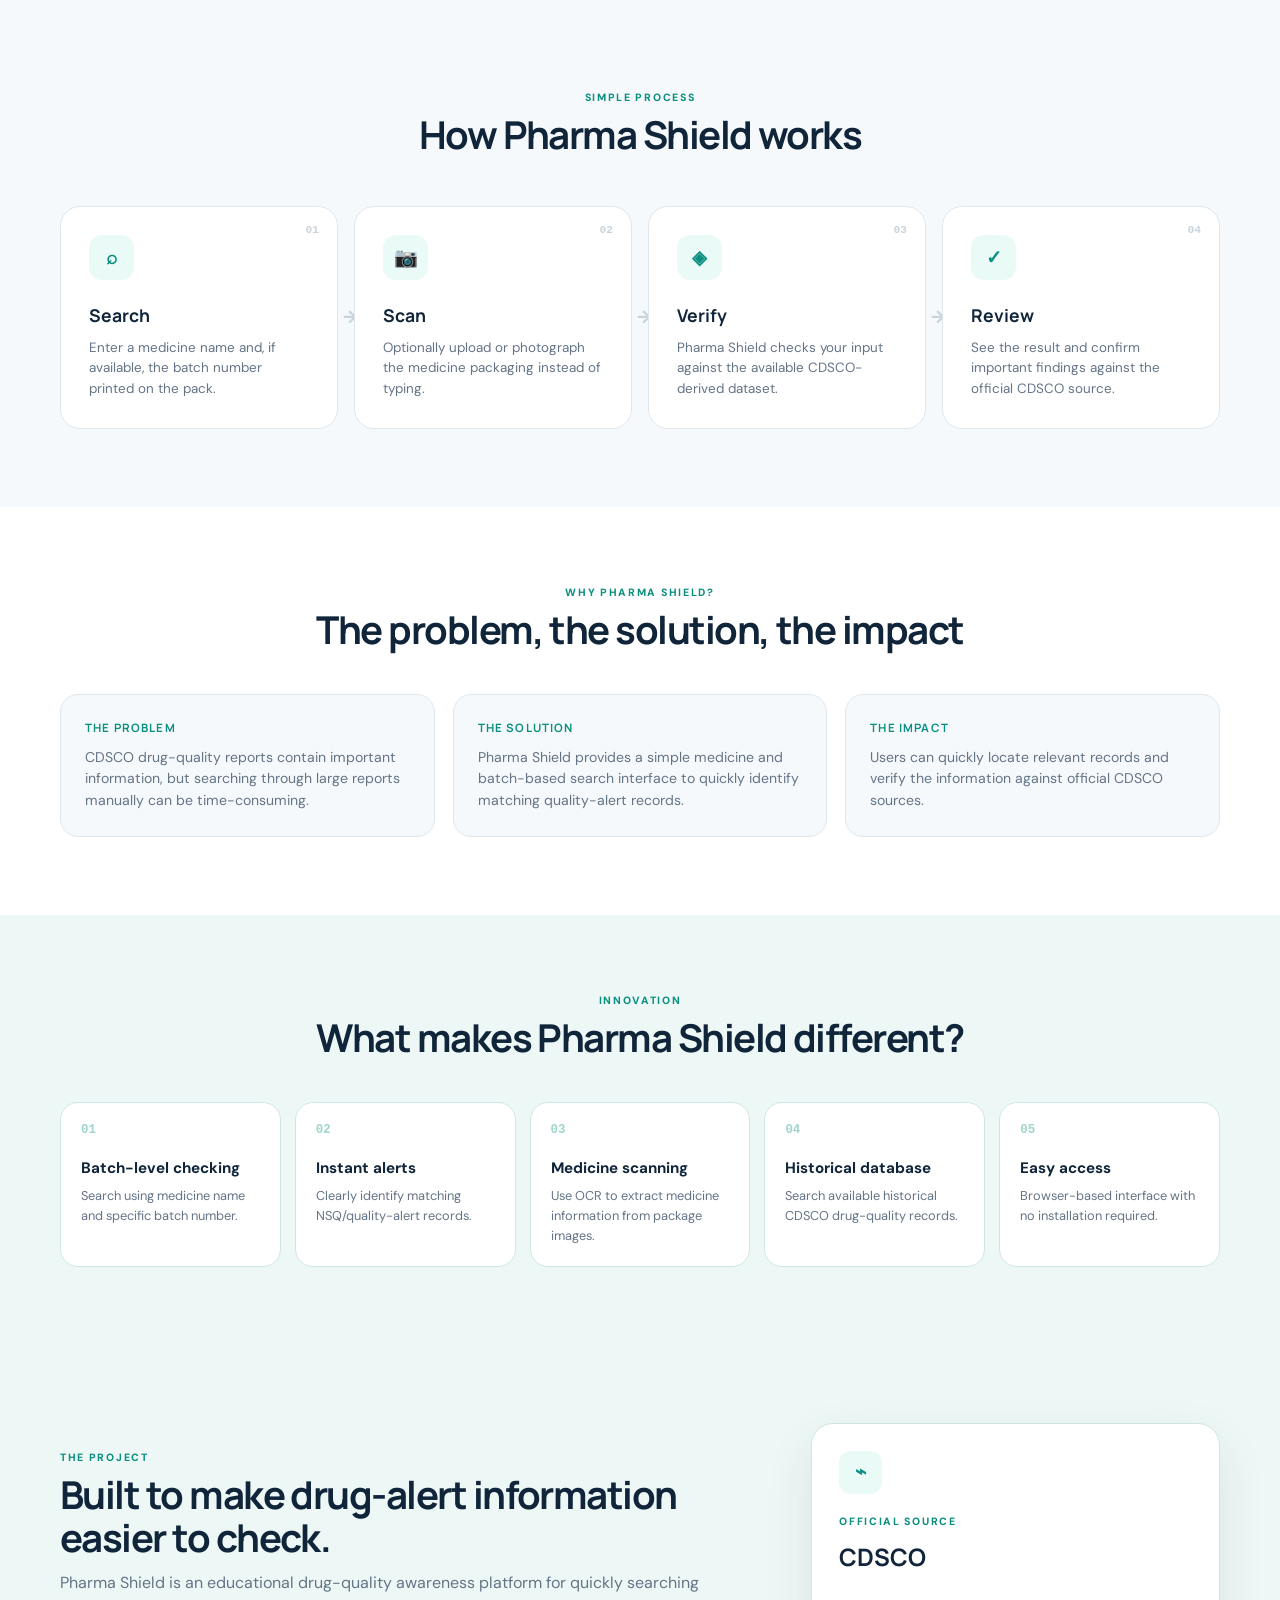
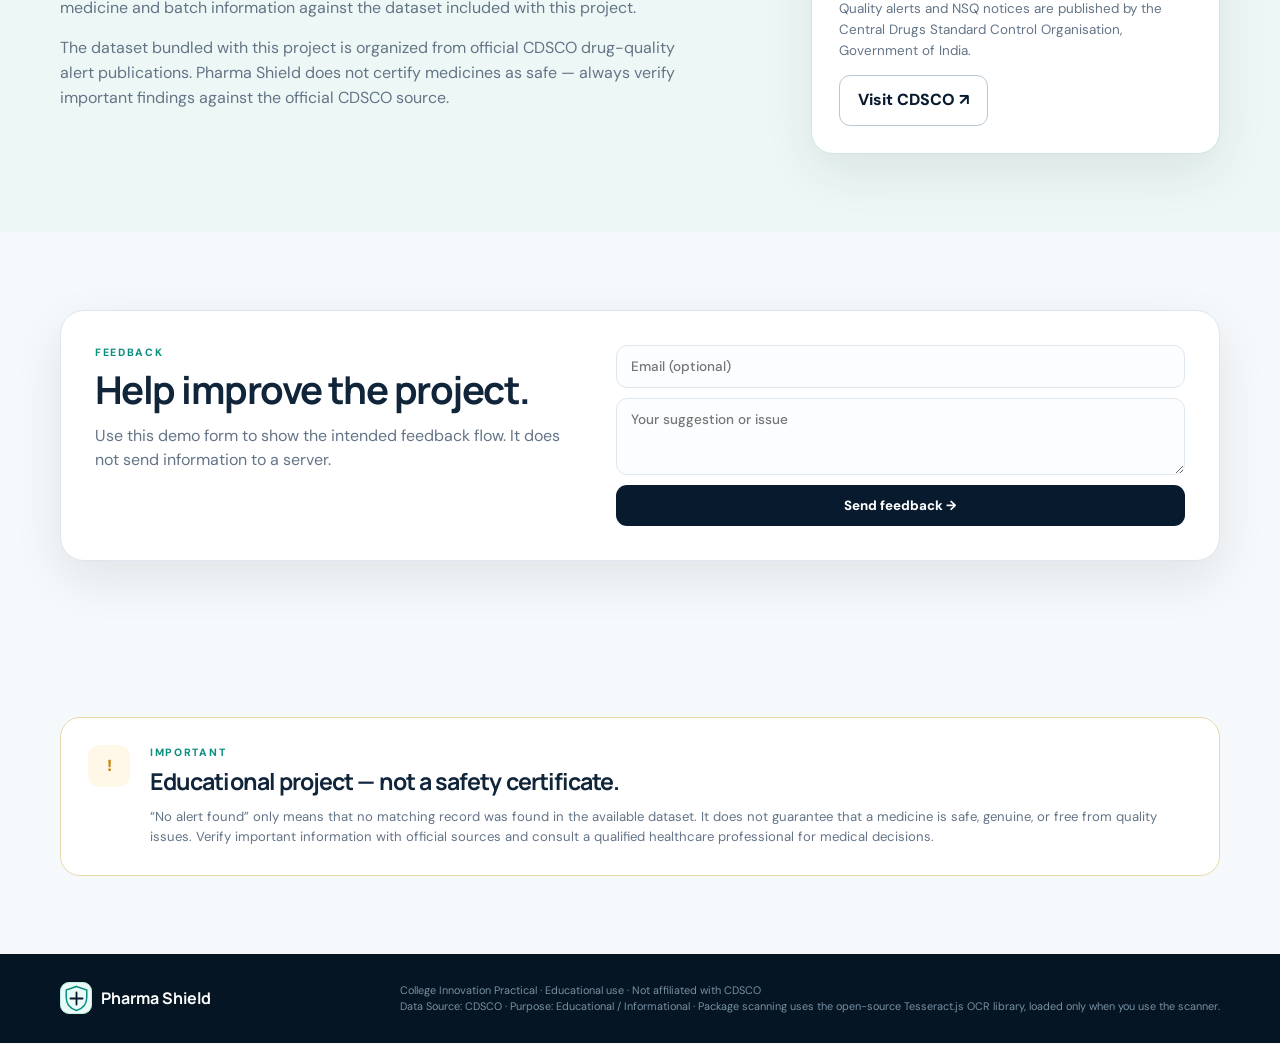
==== commit 916e1dc4: "Add files via upload" ====
--- a/index.html
+++ b/index.html
@@ -48,10 +48,11 @@
       <nav class="main-nav" id="main-nav">
         <a href="#home" data-nav>Home</a>
         <a href="#check" data-nav>Check Drug</a>
+        <a href="#analytics" data-nav>Analytics</a>
         <a href="#recent" data-nav>Alerts</a>
         <a href="#how-it-works" data-nav>How It Works</a>
         <a href="#about" data-nav>About</a>
-        <a href="prohibited.html">Prohibited Drugs</a>
+        <a href="prohibited.html" data-nav>Prohibited Drugs</a>
       </nav>
 
       <a class="header-cta" href="#check">Check a medicine <span>→</span></a>
@@ -76,8 +77,9 @@
               <label for="medicine-name">Medicine name</label>
               <div class="input-wrap">
                 <span class="input-icon">⌕</span>
-                <input type="text" id="medicine-name" name="medicineName" placeholder="e.g. Paracetamol 500mg" autocomplete="off">
+                <input type="text" id="medicine-name" name="medicineName" placeholder="e.g. Paracetamol 500mg" autocomplete="off" role="combobox" aria-expanded="false" aria-controls="medicine-suggestions">
               </div>
+              <ul class="suggestion-list" id="medicine-suggestions" role="listbox" hidden></ul>
             </div>
             <div class="search-field">
               <label for="batch-number">Batch number <span>optional</span></label>
@@ -92,6 +94,43 @@
               <span class="btn-arrow">→</span>
             </button>
           </form>
+
+          <div class="scan-cta">
+            <button type="button" class="btn btn-scan" id="scan-open-btn">📷 Scan medicine package</button>
+            <span class="hero-note" style="margin:0">Upload or photograph a strip/box to auto-fill the search.</span>
+          </div>
+
+          <div class="scan-panel" id="scan-panel" hidden>
+            <div class="scan-panel-head">
+              <h3>📷 Scan medicine</h3>
+              <button type="button" class="scan-close" id="scan-close-btn" aria-label="Close scanner">×</button>
+            </div>
+
+            <input type="file" id="scan-file-input" accept="image/*" capture="environment" hidden>
+            <div class="scan-dropzone" id="scan-dropzone" tabindex="0" role="button" aria-label="Upload or capture a photo of the medicine package">
+              <strong>Upload a photo or use your camera</strong>
+              Click to choose an image of the medicine strip/box
+              <small>OCR runs only when you upload — nothing is scanned automatically.</small>
+            </div>
+
+            <div class="scan-preview" id="scan-preview" hidden>
+              <img id="scan-preview-img" alt="Uploaded medicine package preview">
+            </div>
+
+            <p class="scan-status" id="scan-status" hidden></p>
+
+            <div class="scan-verify" id="scan-verify" hidden>
+              <p class="scan-confidence" id="scan-confidence-note"></p>
+              <label for="scan-name-field">Medicine name (extracted — edit if needed)</label>
+              <input type="text" id="scan-name-field">
+              <label for="scan-batch-field">Batch number (extracted — edit if needed)</label>
+              <input type="text" id="scan-batch-field">
+              <div class="scan-actions">
+                <button type="button" class="btn btn-primary" id="scan-use-btn">Verify medicine →</button>
+                <button type="button" class="btn btn-outline" id="scan-rescan-btn">Scan another photo</button>
+              </div>
+            </div>
+          </div>
 
           <div class="history-strip" id="history-strip" hidden>
             <span class="history-strip-label">Recent searches</span>
@@ -148,6 +187,45 @@
           <div class="stat-card"><span class="stat-icon teal">⌂</span><strong id="stat-manufacturers">—</strong><span>Manufacturers</span></div>
           <div class="stat-card"><span class="stat-icon blue">↻</span><strong id="stat-updated">—</strong><span>Last updated</span></div>
         </div>
+
+        <div class="historical-strip" id="historical-database">
+          <div class="stat-card"><span class="stat-icon blue">▤</span><strong id="hist-years">—</strong><span>Years covered</span></div>
+          <div class="stat-card"><span class="stat-icon">▦</span><strong id="hist-total">—</strong><span>Total records</span></div>
+          <div class="stat-card"><span class="stat-icon red">!</span><strong id="hist-nsq">—</strong><span>NSQ records</span></div>
+          <div class="stat-card"><span class="stat-icon amber">⚠</span><strong id="hist-alerted">—</strong><span>Other alerted records</span></div>
+        </div>
+        <p class="historical-note" id="hist-coverage-note"></p>
+      </div>
+    </section>
+
+    <section class="analytics-section" id="analytics">
+      <div class="shell">
+        <div class="section-head">
+          <div>
+            <span class="section-kicker">ANALYTICS</span>
+            <h2 style="color:#fff">Drug quality alerts, visualized</h2>
+          </div>
+        </div>
+        <p class="section-sub">Charts computed live from the records currently loaded by Pharma Shield.</p>
+
+        <div class="analytics-grid">
+          <div class="analytics-card">
+            <h4>Drug quality alerts by year</h4>
+            <div class="year-chart" id="chart-years"></div>
+          </div>
+          <div class="analytics-card">
+            <h4>NSQ vs. other alerts</h4>
+            <div id="chart-category-split"></div>
+          </div>
+          <div class="analytics-card">
+            <h4>Top manufacturers with alerts</h4>
+            <div id="chart-manufacturers"></div>
+          </div>
+          <div class="analytics-card">
+            <h4>Most common failure reasons</h4>
+            <div id="chart-reasons"></div>
+          </div>
+        </div>
       </div>
     </section>
 
@@ -173,25 +251,74 @@
             <h2>How Pharma Shield works</h2>
           </div>
         </div>
-        <div class="steps">
+        <div class="steps steps-4">
           <article class="step">
             <span class="step-number">01</span>
             <div class="step-icon">⌕</div>
-            <h3>Enter details</h3>
-            <p>Type the medicine name and, if available, the batch number printed on the pack.</p>
+            <h3>Search</h3>
+            <p>Enter a medicine name and, if available, the batch number printed on the pack.</p>
           </article>
           <article class="step">
             <span class="step-number">02</span>
-            <div class="step-icon">◈</div>
-            <h3>Check the dataset</h3>
-            <p>JavaScript compares your input with the records stored in the project's JSON dataset.</p>
+            <div class="step-icon">📷</div>
+            <h3>Scan</h3>
+            <p>Optionally upload or photograph the medicine packaging instead of typing.</p>
           </article>
           <article class="step">
             <span class="step-number">03</span>
+            <div class="step-icon">◈</div>
+            <h3>Verify</h3>
+            <p>Pharma Shield checks your input against the available CDSCO-derived dataset.</p>
+          </article>
+          <article class="step">
+            <span class="step-number">04</span>
             <div class="step-icon">✓</div>
-            <h3>See the result</h3>
-            <p>Get a clear alert, alert-history, or no-match result with the relevant record details.</p>
+            <h3>Review</h3>
+            <p>See the result and confirm important findings against the official CDSCO source.</p>
           </article>
+        </div>
+      </div>
+    </section>
+
+    <section class="why-section" id="why">
+      <div class="shell">
+        <div class="section-head centered">
+          <div>
+            <span class="section-kicker">WHY PHARMA SHIELD?</span>
+            <h2>The problem, the solution, the impact</h2>
+          </div>
+        </div>
+        <div class="why-grid">
+          <div class="why-card">
+            <h3>The problem</h3>
+            <p>CDSCO drug-quality reports contain important information, but searching through large reports manually can be time-consuming.</p>
+          </div>
+          <div class="why-card">
+            <h3>The solution</h3>
+            <p>Pharma Shield provides a simple medicine and batch-based search interface to quickly identify matching quality-alert records.</p>
+          </div>
+          <div class="why-card">
+            <h3>The impact</h3>
+            <p>Users can quickly locate relevant records and verify the information against official CDSCO sources.</p>
+          </div>
+        </div>
+      </div>
+    </section>
+
+    <section class="innovation-section" id="innovation">
+      <div class="shell">
+        <div class="section-head centered">
+          <div>
+            <span class="section-kicker">INNOVATION</span>
+            <h2>What makes Pharma Shield different?</h2>
+          </div>
+        </div>
+        <div class="innovation-grid">
+          <div class="innovation-card"><span>01</span><h4>Batch-level checking</h4><p>Search using medicine name and specific batch number.</p></div>
+          <div class="innovation-card"><span>02</span><h4>Instant alerts</h4><p>Clearly identify matching NSQ/quality-alert records.</p></div>
+          <div class="innovation-card"><span>03</span><h4>Medicine scanning</h4><p>Use OCR to extract medicine information from package images.</p></div>
+          <div class="innovation-card"><span>04</span><h4>Historical database</h4><p>Search available historical CDSCO drug-quality records.</p></div>
+          <div class="innovation-card"><span>05</span><h4>Easy access</h4><p>Browser-based interface with no installation required.</p></div>
         </div>
       </div>
     </section>
@@ -202,7 +329,7 @@
           <span class="section-kicker">THE PROJECT</span>
           <h2>Built to make drug-alert information easier to check.</h2>
           <p>Pharma Shield is an educational drug-quality awareness platform for quickly searching medicine and batch information against the dataset included with this project.</p>
-          <p>The current JSON supplied with the project is explicitly marked as illustrative demo data. It should be replaced with an authentic, verified CDSCO-sourced dataset before real-world use.</p>
+          <p>The dataset bundled with this project is organized from official CDSCO drug-quality alert publications. Pharma Shield does not certify medicines as safe — always verify important findings against the official CDSCO source.</p>
         </div>
         <aside class="source-card">
           <div class="source-icon">⌁</div>
@@ -249,7 +376,8 @@
         <span class="brand-icon small"><svg viewBox="0 0 48 48"><path d="M24 4 41 10v12c0 10.8-6.8 18.8-17 22C13.8 40.8 7 32.8 7 22V10z"/><path d="M24 14v20M14 24h20"/></svg></span>
         <strong>Pharma Shield</strong>
       </div>
-      <p>College Innovation Practical · Educational use · Not affiliated with CDSCO</p>
+      <p>College Innovation Practical · Educational use · Not affiliated with CDSCO<br>
+      Data Source: CDSCO · Purpose: Educational / Informational · Package scanning uses the open-source Tesseract.js OCR library, loaded only when you use the scanner.</p>
     </div>
   </footer>
 
--- a/style.css
+++ b/style.css
@@ -43,7 +43,7 @@
 .scan-orbit{position:absolute;border:1px solid rgba(72,214,197,.25);border-radius:50%;left:50%;top:50%;transform:translate(-50%,-50%)}.orbit-one{width:290px;height:290px;animation:pulse 3s ease-in-out infinite}.orbit-two{width:390px;height:390px;border-style:dashed;animation:spin 16s linear infinite}.scan-line{position:absolute;left:13%;right:13%;height:1px;background:#42dbc9;box-shadow:0 0 18px #42dbc9;top:50%;animation:scan 3s ease-in-out infinite;z-index:4}@keyframes scan{0%,100%{transform:translateY(-130px);opacity:0}15%,85%{opacity:1}50%{transform:translateY(130px)}}@keyframes pulse{50%{transform:translate(-50%,-50%) scale(1.04);opacity:.7}}
 .scan-chip{position:absolute;background:rgba(5,18,31,.72);border:1px solid rgba(72,214,197,.22);padding:9px 11px;border-radius:9px;color:#7e9bb5;font-size:.55rem;letter-spacing:.08em;z-index:5}.scan-chip b{color:#fff;font-size:.65rem}.chip-one{left:20px;top:32px}.chip-two{right:20px;bottom:32px}
 .results-section{padding:0 0 28px}.result-container[hidden]{display:none}.result-card{border-radius:20px;padding:25px;border:1px solid var(--line);box-shadow:var(--shadow);animation:rise .35s ease}@keyframes rise{from{opacity:0;transform:translateY(10px)}to{opacity:1;transform:none}}
-.result-card.status-alert{background:var(--redbg);border-color:#f1b9c1}.result-card.status-history{background:var(--amberbg);border-color:#ecd08d}.result-card.status-clear{background:var(--greenbg);border-color:#b6e5d1}.result-badge{display:inline-flex;padding:7px 11px;border-radius:999px;color:#fff;font-size:.78rem;font-weight:800;margin-bottom:10px}.status-alert .result-badge{background:var(--red)}.status-history .result-badge{background:var(--amber)}.status-clear .result-badge{background:var(--green)}.result-message{color:var(--ink);font-weight:600}.result-grid{display:grid;grid-template-columns:repeat(auto-fit,minmax(180px,1fr));gap:15px;margin:18px 0;padding-top:17px;border-top:1px solid rgba(16,36,58,.1)}.result-field dt{font-size:.65rem;text-transform:uppercase;letter-spacing:.06em;color:#748394;margin-bottom:3px}.result-field dd{margin:0;font-weight:700;color:var(--navy)}.result-field dd.mono{font-family:ui-monospace,monospace}.result-note{font-size:.78rem;background:rgba(7,26,46,.045);padding:10px 12px;border-radius:9px;margin-bottom:0}.result-actions{margin-top:15px}.result-actions .btn-outline{background:#fff;border:1px solid #b8c6d2;color:var(--navy)}.result-actions .btn-outline:hover{background:var(--navy);color:#fff}.result-field{min-width:0}
+.result-card.status-alert{background:var(--redbg);border-color:#f1b9c1}.result-card.status-history{background:var(--amberbg);border-color:#ecd08d}.result-card.status-clear{background:var(--greenbg);border-color:#b6e5d1}.result-badge{display:inline-flex;padding:7px 11px;border-radius:999px;color:#fff;font-size:.78rem;font-weight:800;margin-bottom:10px}.status-alert .result-badge{background:var(--red)}.status-history .result-badge{background:var(--amber)}.status-clear .result-badge{background:var(--green)}.result-message{color:var(--ink);font-weight:600}.result-grid{display:flex;flex-direction:column;gap:0;margin:18px 0 0;padding-top:2px;border-top:1px solid rgba(16,36,58,.1)}.result-field{min-width:0;display:flex;flex-direction:column;gap:4px;padding:14px 4px;border-bottom:1px solid rgba(16,36,58,.08)}.result-field:last-child{border-bottom:0}.result-field dt{font-size:.65rem;text-transform:uppercase;letter-spacing:.06em;color:#748394;margin-bottom:0}.result-field dd{margin:0;font-weight:700;color:var(--navy);font-size:.94rem;line-height:1.4}.result-field dd.mono{font-family:ui-monospace,monospace}.result-note{font-size:.78rem;background:rgba(7,26,46,.045);padding:10px 12px;border-radius:9px;margin-bottom:0;margin-top:15px}.result-actions{margin-top:15px}.result-actions .btn-outline{background:#fff;border:1px solid #b8c6d2;color:var(--navy)}.result-actions .btn-outline:hover{background:var(--navy);color:#fff}
 .stats-section{background:var(--navy);color:#fff;padding:70px 0}.stats-section h2{color:#fff}.stats-section .section-sub{color:#9bb0c2}.section-head{display:flex;justify-content:space-between;align-items:end;gap:20px}.section-head.centered{justify-content:center;text-align:center}.section-kicker{font-size:.66rem;font-weight:800;letter-spacing:.16em;color:var(--teal2);display:block;margin-bottom:8px}.stats-section .section-kicker{color:#50d7c6}.dataset-badge{font-size:.7rem;color:#9eb2c3;border:1px solid rgba(255,255,255,.13);padding:7px 10px;border-radius:999px}.stats-grid{display:grid;grid-template-columns:repeat(5,1fr);gap:10px;margin-top:28px}.stat-card{min-height:145px;border:1px solid rgba(255,255,255,.12);background:rgba(255,255,255,.045);border-radius:16px;padding:17px;display:flex;flex-direction:column;justify-content:space-between}.stat-card.stat-featured{background:rgba(24,182,162,.1);border-color:rgba(24,182,162,.35)}.stat-card strong{font-size:1.9rem;color:#fff}.stat-card>span:last-child{font-size:.7rem;color:#9eb2c3}.stat-icon{width:30px;height:30px;border-radius:8px;display:grid;place-items:center;background:rgba(255,255,255,.08);color:#73e2d4;font-weight:800}.stat-icon.red{color:#ff8694}.stat-icon.amber{color:#ffd16e}.stat-icon.teal{color:#73e2d4}.stat-icon.blue{color:#91b9ff}
 .recent-section,.how-section,.about-section,.feedback-section,.disclaimer-section{padding:78px 0}.recent-grid{display:grid;grid-template-columns:repeat(3,1fr);gap:14px;margin-top:27px}.recent-card{background:#fff;border:1px solid var(--line);border-radius:17px;padding:19px;box-shadow:0 7px 25px rgba(7,26,46,.045);position:relative;overflow:hidden}.recent-card:before{content:"";position:absolute;left:0;top:0;bottom:0;width:3px;background:var(--red)}.recent-card.category-alert:before{background:var(--amber)}.recent-tag{display:inline-block;color:var(--red);background:var(--redbg);font-size:.62rem;font-weight:800;padding:5px 8px;border-radius:999px;text-transform:uppercase}.category-alert .recent-tag{color:var(--amber);background:var(--amberbg)}.recent-card h4{font-family:var(--display);margin:14px 0 6px;font-size:1rem}.recent-meta{font-size:.72rem;margin:3px 0;color:#748394}.batch{font-family:ui-monospace,monospace;color:var(--navy);font-weight:700}.recent-view{margin-top:14px;border:0;background:none;color:var(--teal2);font-weight:800;font-size:.72rem;padding:0;cursor:pointer}.details-body{display:none}.details-body.open{display:block}.text-link{color:var(--teal2);font-size:.78rem;font-weight:800;text-decoration:none}.steps{display:grid;grid-template-columns:repeat(3,1fr);gap:16px;margin-top:38px}.step{background:#fff;border:1px solid var(--line);border-radius:20px;padding:28px;position:relative}.step-number{position:absolute;right:18px;top:17px;color:#c9d3dc;font:800 .7rem ui-monospace,monospace}.step-icon{width:45px;height:45px;border-radius:13px;background:var(--mint);color:var(--teal2);display:grid;place-items:center;font-size:1.2rem;font-weight:800;margin-bottom:22px}.step h3{font-size:1.1rem;margin-bottom:8px}.step p{font-size:.84rem;margin-bottom:0}
 .about-section{background:#edf8f6}.about-grid{display:grid;grid-template-columns:1.25fr .75fr;gap:70px;align-items:center}.about-copy h2{max-width:650px}.about-copy p{max-width:650px}.source-card{background:#fff;border:1px solid #cfe7e3;border-radius:22px;padding:27px;box-shadow:var(--shadow)}.source-icon{width:43px;height:43px;border-radius:12px;background:var(--mint);color:var(--teal2);display:grid;place-items:center;font-weight:800;font-size:1.2rem;margin-bottom:20px}.source-card h3{font-size:1.5rem}.source-card p{font-size:.84rem}.btn-outline{background:#fff;border:1px solid #b9c7d2;color:var(--navy)}.btn-outline:hover{background:var(--navy);color:#fff}
@@ -55,10 +55,168 @@
 @media(max-width:700px){.shell{width:min(100% - 28px,1160px)}.header-shell{height:68px}.hero{padding:55px 0}.hero-shell{gap:35px}h1{font-size:3.15rem}.search-card{grid-template-columns:1fr}.btn-check{width:100%}.scan-stage{height:310px}.visual-card{transform:none}.stats-grid,.recent-grid,.steps,.about-grid,.feedback-shell{grid-template-columns:1fr}.stats-grid{gap:9px}.stat-card{min-height:115px}.section-head{align-items:start;flex-direction:column}.recent-section,.how-section,.about-section,.feedback-section,.disclaimer-section{padding:58px 0}.feedback-shell{padding:25px}.disclaimer-card{grid-template-columns:1fr}.main-nav.mobile-open{display:flex;position:absolute;left:0;right:0;top:68px;background:#fff;padding:10px 20px 18px;flex-direction:column;border-bottom:1px solid var(--line);box-shadow:var(--shadow)}.main-nav.mobile-open a{padding:11px 0;border-bottom:1px solid var(--line)}}
 @media print{.site-header,.hero,.stats-section,.recent-section,.how-section,.about-section,.feedback-section,.disclaimer-section,.site-footer,.result-actions,.toast-region{display:none!important}.result-card{box-shadow:none}}
 
-/* Requested change only: drug-alert result details in a vertical layout. */
-.result-card .result-grid{display:flex;flex-direction:column;gap:0;}
-.result-card .result-field{display:grid;grid-template-columns:minmax(170px,230px) 1fr;gap:16px;align-items:start;padding:11px 0;border-bottom:1px solid rgba(16,36,58,.08);}
-.result-card .result-field:last-child{border-bottom:0;}
-.result-card .result-field dt{margin:0;}
-.result-card .result-field dd{min-width:0;overflow-wrap:anywhere;}
-@media(max-width:700px){.result-card .result-field{grid-template-columns:1fr;gap:3px;}}
+/* ============ ADDITIONS: badges, scanner, analytics, innovation, why-section ============ */
+.status-badge--neutral{background:#8a97a5!important}
+.result-card.status-neutral{background:#f1f4f7;border-color:var(--line)}
+.dot--NSQ{background:var(--red)}.dot--ALERTED{background:var(--amber)}
+.result-field .dim{color:#8a97a5;font-weight:500;font-size:.72rem}
+.recent-card--alerted:before{background:var(--amber)}.recent-tag--alerted{color:var(--amber);background:var(--amberbg)}
+.recent-card--nsq:before{background:var(--red)}.recent-tag--nsq{color:var(--red);background:var(--redbg)}
+
+/* Nav suggestion dropdown */
+.search-field{position:relative}
+.suggestion-list{list-style:none;margin:0;padding:6px;position:absolute;left:0;right:0;top:calc(100% + 6px);background:#fff;border:1px solid var(--line);border-radius:12px;box-shadow:var(--shadow);z-index:40;max-height:230px;overflow:auto}
+.suggestion-list[hidden]{display:none}
+.suggestion-list li{padding:9px 10px;border-radius:8px;font-size:.85rem;cursor:pointer;color:var(--ink)}
+.suggestion-list li:hover{background:var(--mint);color:var(--teal2)}
+
+/* Scan Medicine button + panel */
+.scan-cta{display:flex;align-items:center;gap:10px;margin-top:16px}
+.btn-scan{background:#fff;border:1.5px dashed #9fd6cc;color:var(--teal2)}
+.btn-scan:hover{background:var(--mint)}
+.scan-panel{margin-top:20px;background:#fff;border:1px solid var(--line);border-radius:20px;padding:22px;box-shadow:var(--shadow)}
+.scan-panel[hidden]{display:none}
+.scan-panel-head{display:flex;justify-content:space-between;align-items:center;margin-bottom:14px}
+.scan-panel-head h3{margin:0;font-size:1.05rem}
+.scan-close{border:0;background:none;font-size:1.3rem;line-height:1;cursor:pointer;color:#8a97a5;padding:4px 8px}
+.scan-dropzone{border:2px dashed #cbdce4;border-radius:16px;padding:26px;text-align:center;cursor:pointer;background:#fbfdfe;color:#647487}
+.scan-dropzone:hover,.scan-dropzone:focus-visible{border-color:var(--teal);background:var(--mint)}
+.scan-dropzone strong{display:block;color:var(--navy);margin-bottom:4px}
+.scan-dropzone small{display:block;margin-top:6px;color:#93a2b1}
+.scan-preview{margin-top:16px}
+.scan-preview[hidden]{display:none}
+.scan-preview img{max-width:100%;max-height:260px;border-radius:12px;border:1px solid var(--line);display:block;margin:0 auto}
+.scan-status{margin-top:14px;padding:10px 13px;border-radius:10px;font-size:.82rem;font-weight:600}
+.scan-status[hidden]{display:none}
+.scan-status--busy{background:var(--mint);color:var(--teal2)}
+.scan-status--error{background:var(--redbg);color:var(--red)}
+.scan-verify{margin-top:16px;border-top:1px solid var(--line);padding-top:16px}
+.scan-verify[hidden]{display:none}
+.scan-verify label{display:block;font-size:.68rem;font-weight:800;color:#54677b;text-transform:uppercase;letter-spacing:.06em;margin:10px 0 6px}
+.scan-verify input{width:100%;border:1px solid var(--line);border-radius:10px;padding:10px 12px;font:500 .88rem var(--body);background:#fbfdfe;outline:0}
+.scan-verify input:focus{border-color:var(--teal);box-shadow:0 0 0 4px rgba(24,182,162,.1)}
+.scan-confidence{font-size:.76rem;margin:10px 0 4px;padding:8px 10px;border-radius:8px}
+.scan-confidence--ok{background:var(--greenbg);color:var(--green)}
+.scan-confidence--low{background:var(--amberbg);color:var(--amber)}
+.scan-actions{display:flex;gap:10px;margin-top:14px;flex-wrap:wrap}
+
+/* Analytics dashboard */
+.analytics-section{padding:0 0 78px;background:var(--navy)}
+.analytics-grid{display:grid;grid-template-columns:1.3fr .9fr;gap:16px;margin-top:26px}
+.analytics-card{background:rgba(255,255,255,.045);border:1px solid rgba(255,255,255,.12);border-radius:18px;padding:20px}
+.analytics-card h4{color:#fff;margin:0 0 14px;font-size:.92rem;font-family:var(--display)}
+.analytics-empty{color:#9bb0c2;font-size:.8rem}
+.year-chart{display:flex;align-items:flex-end;gap:8px;height:170px;padding-top:10px}
+.bar-col{flex:1;display:flex;flex-direction:column;align-items:center;justify-content:flex-end;height:100%;min-width:0}
+.bar-track{width:100%;max-width:34px;height:120px;display:flex;align-items:flex-end;background:rgba(255,255,255,.06);border-radius:6px 6px 0 0;overflow:hidden}
+.bar-fill{width:100%;background:linear-gradient(180deg,#48d6c5,var(--teal2));border-radius:6px 6px 0 0;transition:height .4s ease}
+.bar-count{font-size:.62rem;color:#cfe3ee;margin-top:6px;font-weight:700}
+.bar-label{font-size:.6rem;color:#7e9bb5;margin-top:1px}
+.split-bar{display:flex;width:100%;height:16px;border-radius:999px;overflow:hidden;background:rgba(255,255,255,.08)}
+.split-seg--nsq{background:#ff6b7e}.split-seg--alerted{background:#ffcf6e}
+.split-legend{display:flex;flex-direction:column;gap:8px;margin-top:14px;font-size:.76rem;color:#cfe3ee}
+.split-legend .dot{width:8px;height:8px;border-radius:50%;display:inline-block;margin-right:6px}
+.dot--nsq{background:#ff6b7e}.dot--alerted{background:#ffcf6e}
+.rank-row{display:grid;grid-template-columns:1fr auto;grid-template-rows:auto auto;gap:2px 10px;margin-bottom:12px}
+.rank-label{font-size:.75rem;color:#dbe9f2;overflow:hidden;text-overflow:ellipsis;white-space:nowrap}
+.rank-count{font-size:.72rem;color:#9bb0c2;text-align:right}
+.rank-track{grid-column:1/-1;height:7px;border-radius:999px;background:rgba(255,255,255,.08);overflow:hidden}
+.rank-fill{height:100%;background:linear-gradient(90deg,#48d6c5,var(--teal2));border-radius:999px}
+
+/* Historical database strip */
+.historical-strip{margin-top:26px;display:grid;grid-template-columns:repeat(4,1fr);gap:10px}
+.historical-strip .stat-card{min-height:110px}
+.historical-note{margin-top:14px;color:#9bb0c2;font-size:.78rem}
+
+/* Why Pharma Shield */
+.why-section{padding:78px 0;background:#fff}
+.why-grid{display:grid;grid-template-columns:repeat(3,1fr);gap:18px;margin-top:30px}
+.why-card{background:var(--bg);border:1px solid var(--line);border-radius:18px;padding:24px}
+.why-card h3{font-size:.72rem;text-transform:uppercase;letter-spacing:.1em;color:var(--teal2);margin-bottom:10px}
+.why-card p{font-size:.88rem;margin:0}
+
+/* Innovation cards */
+.innovation-section{padding:78px 0;background:#edf8f6}
+.innovation-grid{display:grid;grid-template-columns:repeat(5,1fr);gap:14px;margin-top:30px}
+.innovation-card{background:#fff;border:1px solid #cfe7e3;border-radius:18px;padding:20px}
+.innovation-card span{display:block;font:800 .78rem ui-monospace,monospace;color:#9fd6cc;margin-bottom:12px}
+.innovation-card h4{font-size:.95rem;margin-bottom:6px}
+.innovation-card p{font-size:.8rem;margin:0}
+
+/* 4-step how-it-works connector */
+.steps.steps-4{grid-template-columns:repeat(4,1fr)}
+.steps.steps-4 .step:not(:last-child):after{content:"→";position:absolute;right:-20px;top:50%;transform:translateY(-50%);color:#c9d3dc;font-weight:800;font-size:1.1rem}
+
+@media(max-width:950px){
+  .analytics-grid{grid-template-columns:1fr}
+  .historical-strip{grid-template-columns:repeat(2,1fr)}
+  .why-grid{grid-template-columns:1fr}
+  .innovation-grid{grid-template-columns:repeat(2,1fr)}
+  .steps.steps-4{grid-template-columns:repeat(2,1fr)}
+  .steps.steps-4 .step:after{display:none}
+}
+@media(max-width:700px){
+  .historical-strip{grid-template-columns:1fr 1fr}
+  .innovation-grid{grid-template-columns:1fr}
+  .steps.steps-4{grid-template-columns:1fr}
+  .scan-actions{flex-direction:column}
+  .scan-actions .btn{width:100%}
+}
+
+/* =========================================================
+   PROHIBITED DRUGS PAGE — additive styles only.
+   Reuses existing color/spacing variables and visual language;
+   no existing selectors above are modified.
+   ========================================================= */
+.prohibited-hero{background:linear-gradient(135deg,#f8fbfc 0%,#edf9f7 100%);border-bottom:1px solid var(--line);padding:56px 0 40px}
+.prohibited-hero h1{font-size:clamp(2.1rem,3.4vw,2.9rem);letter-spacing:-.04em;margin:10px 0 14px}
+.prohibited-sub{font-size:1rem;max-width:680px;margin-bottom:18px}
+.prohibited-meta{display:flex;flex-wrap:wrap;align-items:center;gap:10px;font-size:.78rem;color:var(--muted);font-weight:600}
+.prohibited-meta strong{color:var(--navy);font-family:var(--display);font-size:.95rem}
+.prohibited-meta .dot-sep{color:#c3d0da}
+
+.prohibited-section{padding:44px 0 60px}
+.prohibited-toolbar{display:flex;flex-wrap:wrap;align-items:center;justify-content:space-between;gap:14px;margin-bottom:18px}
+.prohibited-search-wrap{flex:1;min-width:260px;max-width:520px;background:#fff;border-radius:11px}
+.prohibited-search-wrap input{border:0;outline:0;background:transparent;width:100%;padding:12px 6px;font:500 .88rem var(--body);color:var(--ink)}
+.prohibited-count{font-size:.78rem;color:var(--muted);font-weight:600;white-space:nowrap}
+
+.prohibited-table-wrap{width:100%;overflow-x:auto;background:#fff;border:1px solid var(--line);border-radius:18px;box-shadow:var(--shadow)}
+.prohibited-table{width:100%;border-collapse:collapse;min-width:920px;font-size:.84rem}
+.prohibited-table thead th{text-align:left;background:var(--navy);color:#fff;font-family:var(--display);font-size:.68rem;text-transform:uppercase;letter-spacing:.06em;padding:14px 16px;white-space:nowrap}
+.prohibited-table tbody td{padding:13px 16px;border-bottom:1px solid var(--line);color:var(--ink);vertical-align:top}
+.prohibited-table tbody tr:last-child td{border-bottom:0}
+.prohibited-table tbody tr:hover{background:#f7fafc}
+.prohibited-table .col-sr{width:64px;color:var(--muted);font-weight:700}
+.prohibited-table .col-drug{min-width:260px;font-weight:700;color:var(--navy)}
+.prohibited-table .col-notif{min-width:170px;font-family:ui-monospace,monospace;font-size:.78rem}
+.prohibited-table .col-date{min-width:120px;white-space:nowrap;font-family:ui-monospace,monospace;font-size:.78rem}
+.prohibited-table .col-details{min-width:220px;color:var(--muted)}
+.prohibited-loading{text-align:center;padding:32px 16px;color:var(--muted)}
+
+.pagination{display:flex;flex-wrap:wrap;align-items:center;justify-content:space-between;gap:12px;margin-top:20px}
+.page-numbers{display:flex;flex-wrap:wrap;align-items:center;gap:6px}
+.page-btn{border:1px solid var(--line);background:#fff;color:var(--navy);font-weight:700;font-size:.8rem;padding:8px 13px;border-radius:9px;cursor:pointer;transition:.15s ease}
+.page-btn:hover:not(:disabled){border-color:var(--teal);color:var(--teal2)}
+.page-btn.is-active{background:var(--navy);border-color:var(--navy);color:#fff}
+.page-btn:disabled{opacity:.4;cursor:not-allowed}
+.page-btn.page-nav{font-size:.76rem}
+.page-ellipsis{padding:0 4px;color:#9aa6b2;font-weight:700}
+
+.prohibited-info{padding:0 0 70px}
+.prohibited-info-grid{display:grid;grid-template-columns:1fr 1fr;gap:16px}
+.prohibited-info-card{background:#fff;border:1px solid var(--line);border-radius:18px;padding:22px}
+.prohibited-info-card p{margin:0;font-size:.84rem;color:var(--muted)}
+.prohibited-notes-card{margin-top:16px;background:var(--amberbg);border:1px solid #ecd08d;border-radius:18px;padding:22px}
+.prohibited-notes-card ul{margin:10px 0 0;padding-left:18px}
+.prohibited-notes-card li{font-size:.8rem;color:var(--ink);margin-bottom:8px;line-height:1.5}
+.prohibited-notes-card li:last-child{margin-bottom:0}
+
+@media(max-width:700px){
+  .prohibited-hero{padding:40px 0 30px}
+  .prohibited-toolbar{flex-direction:column;align-items:stretch}
+  .prohibited-count{white-space:normal}
+  .prohibited-info-grid{grid-template-columns:1fr}
+  .pagination{flex-direction:column;align-items:stretch}
+  .page-numbers{justify-content:center}
+}
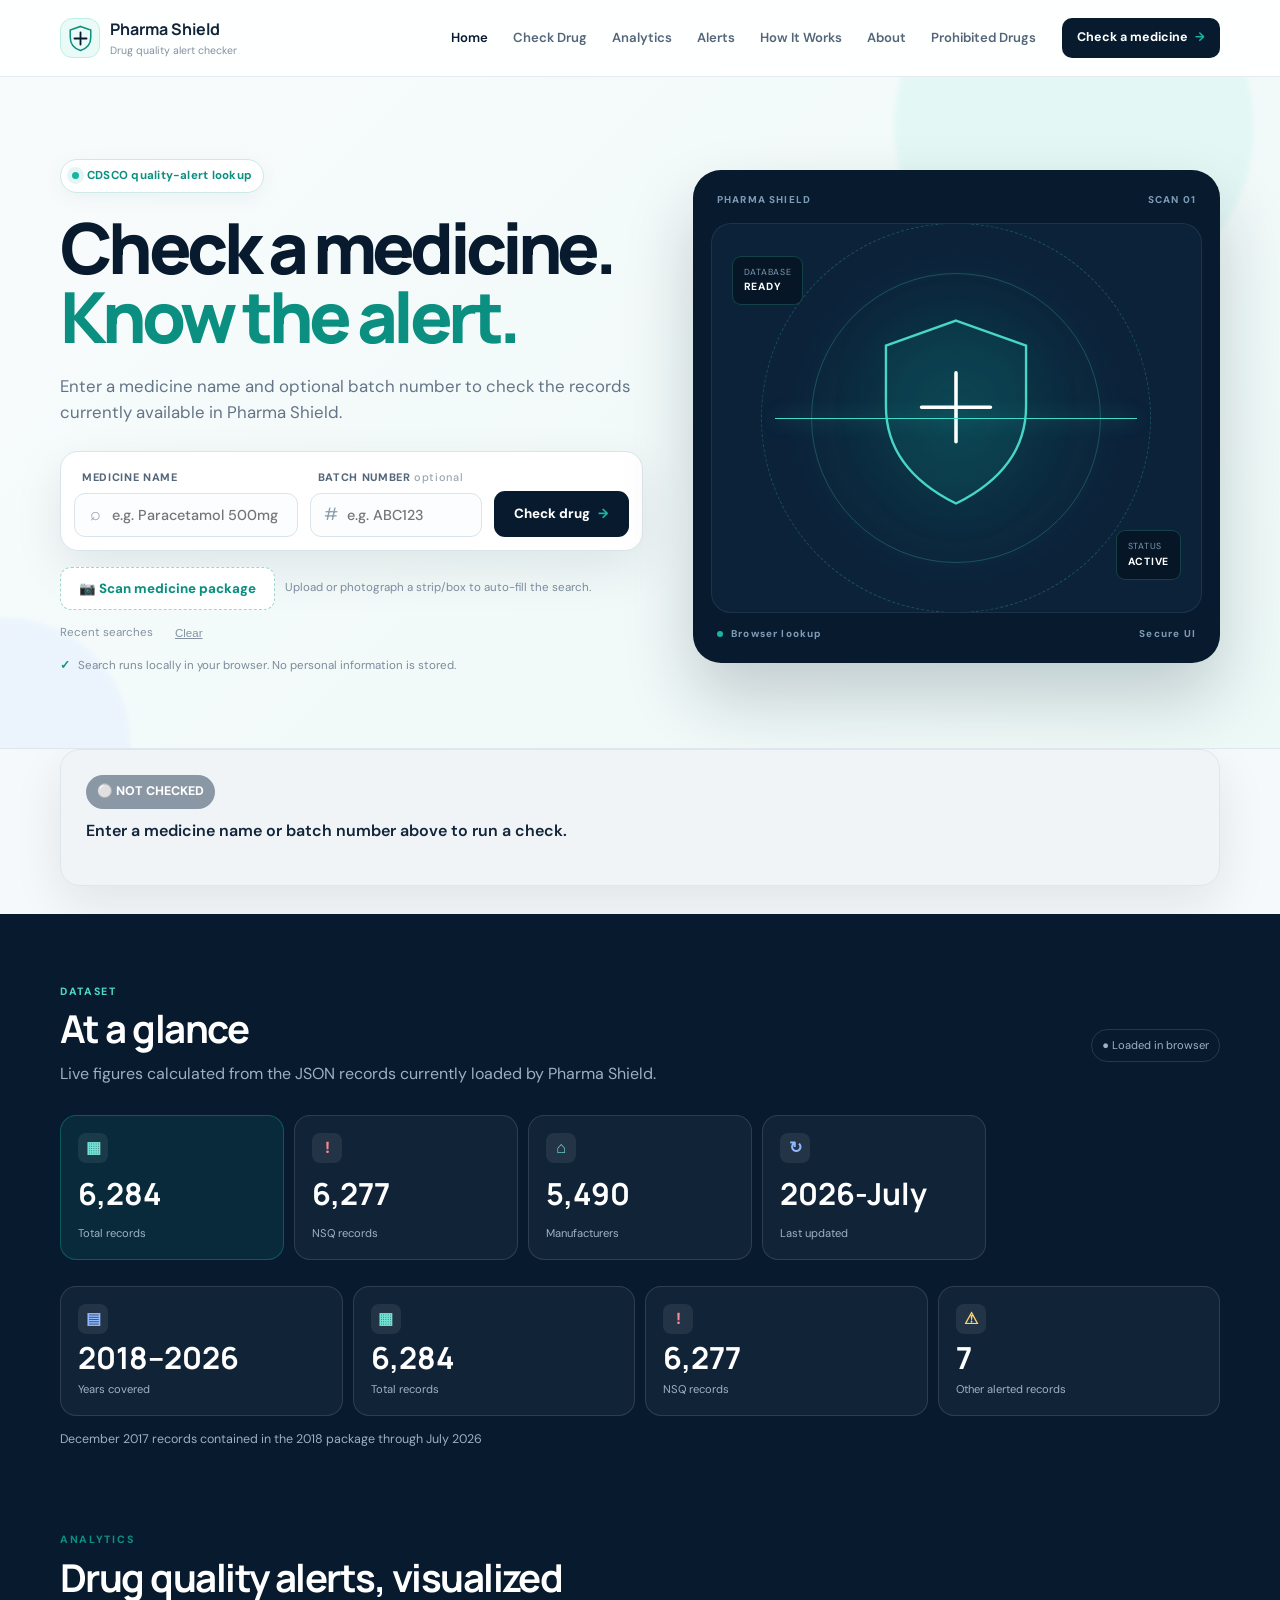
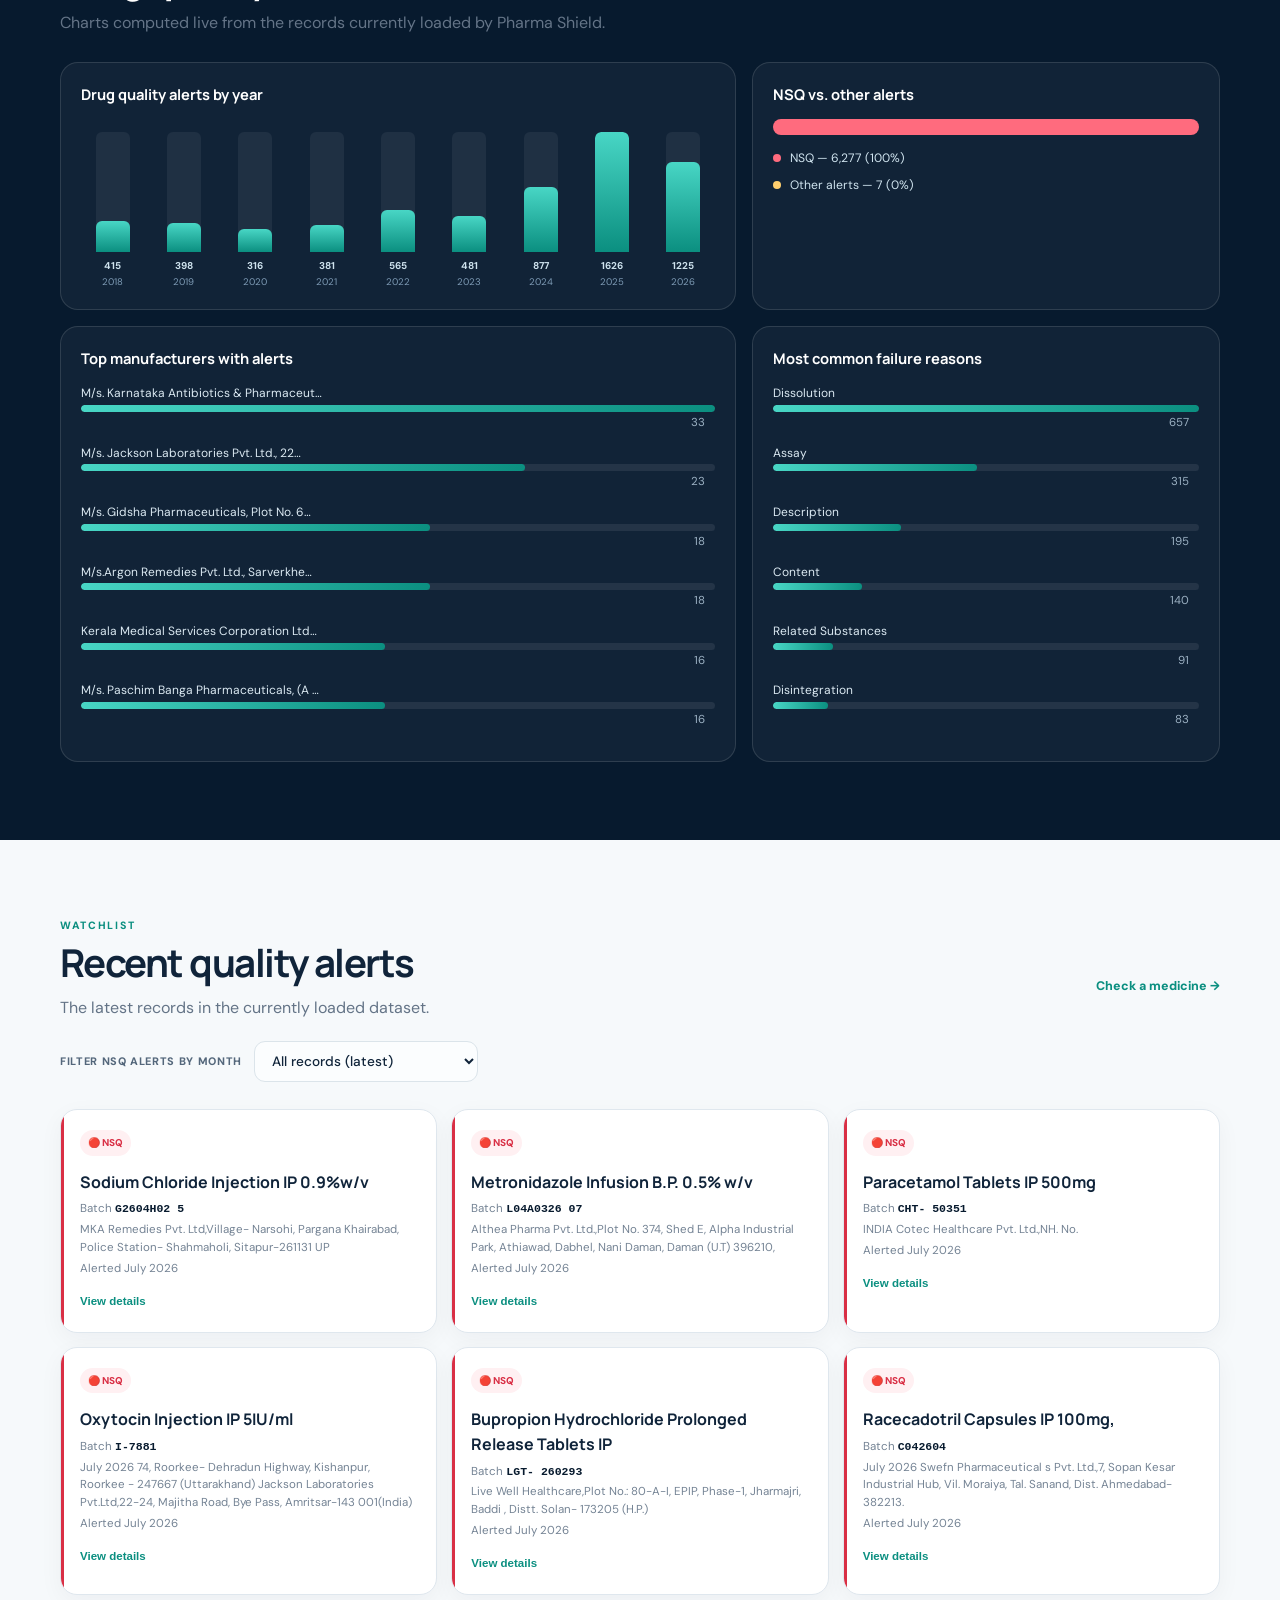
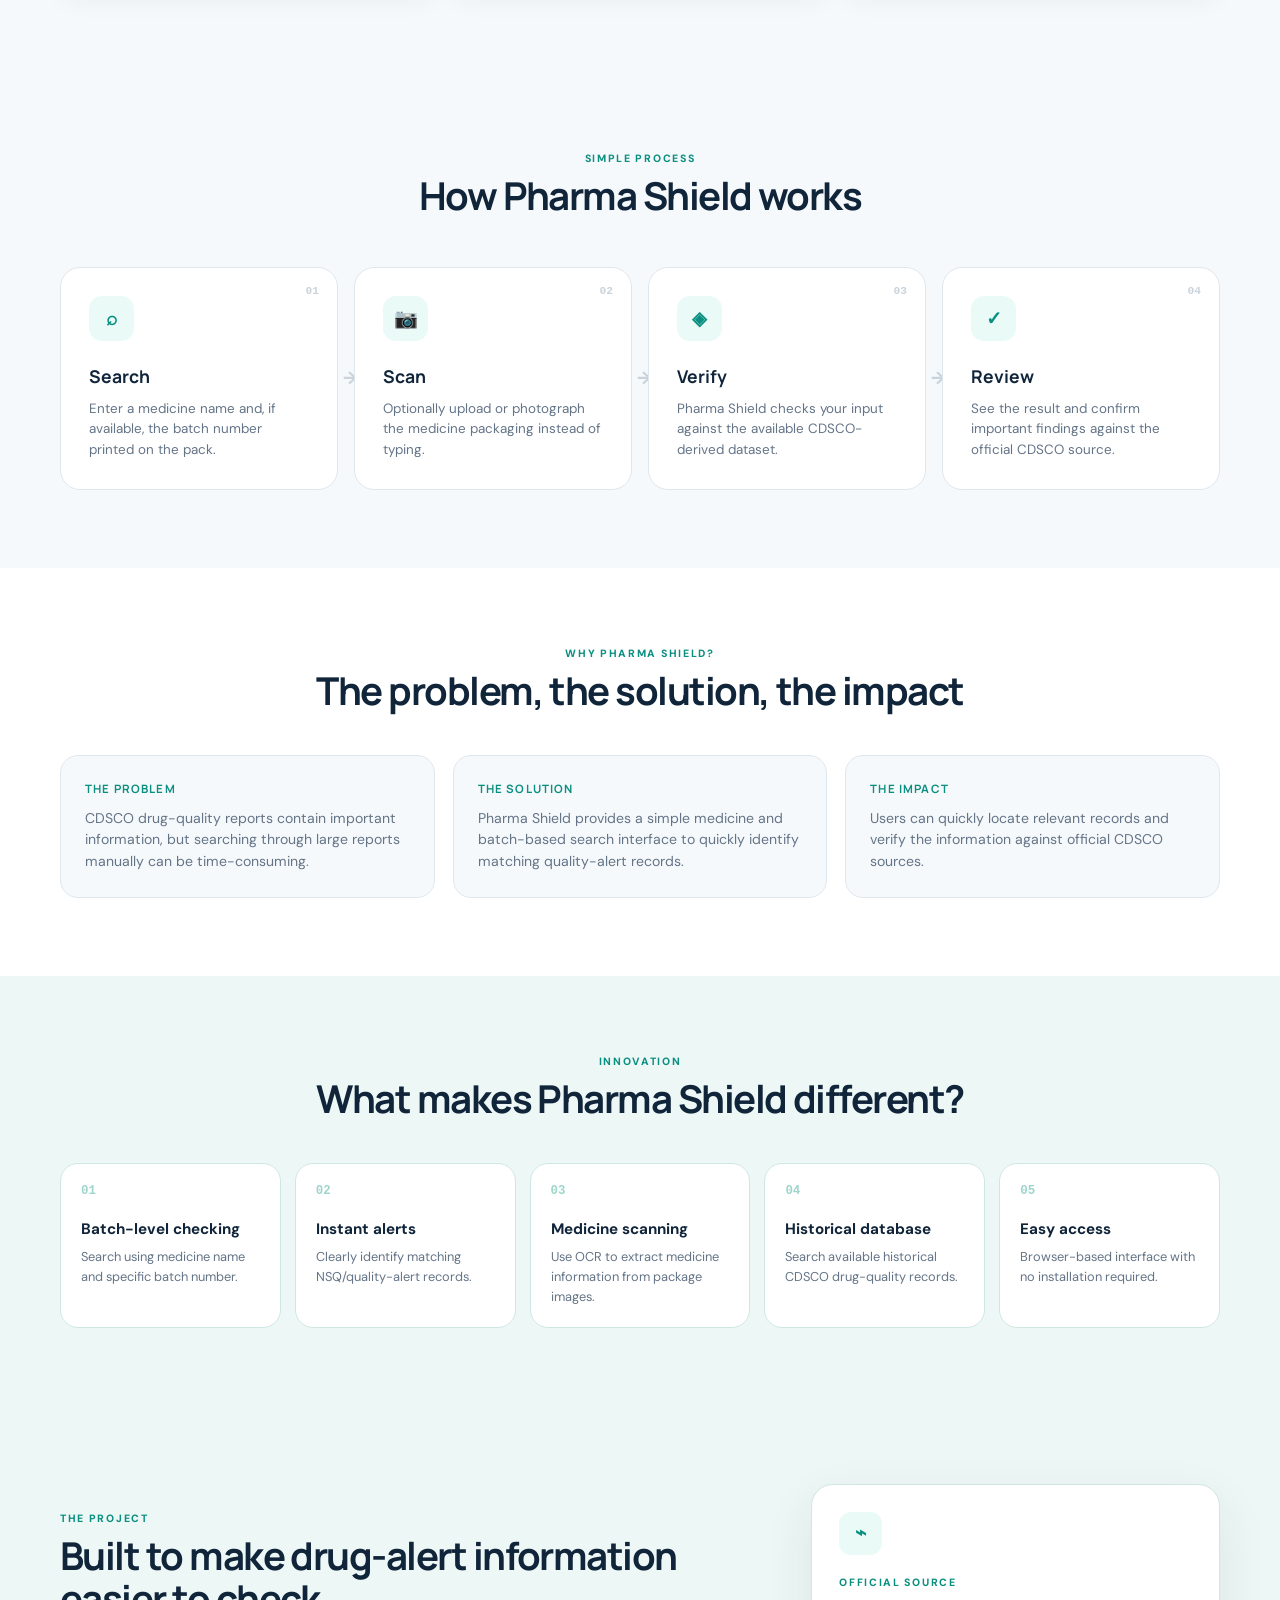
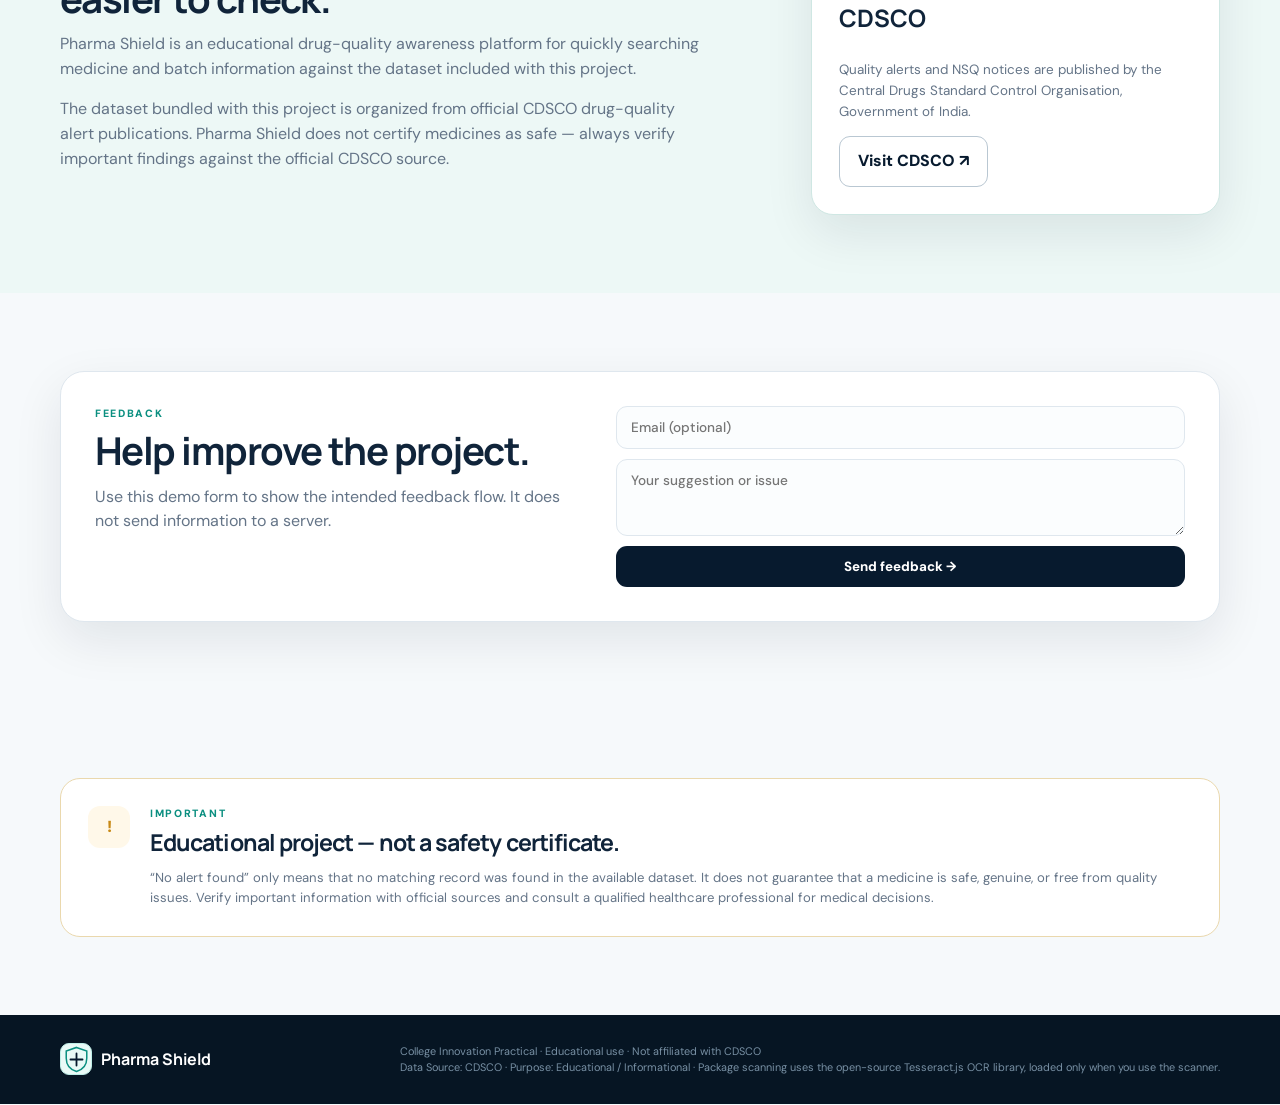
==== commit 2e7d3e45: "Add files via upload" ====
--- a/index.html
+++ b/index.html
@@ -239,6 +239,15 @@
           <a href="#check" class="text-link">Check a medicine →</a>
         </div>
         <p class="section-sub">The latest records in the currently loaded dataset.</p>
+
+        <div class="nsq-filter-bar">
+          <label for="nsq-month-select">Filter NSQ alerts by month</label>
+          <select id="nsq-month-select">
+            <option value="">All records (latest)</option>
+          </select>
+          <span class="nsq-filter-count" id="nsq-filter-count"></span>
+        </div>
+
         <div class="recent-grid" id="recent-grid"></div>
       </div>
     </section>
--- a/style.css
+++ b/style.css
@@ -53,7 +53,7 @@
 .toast-region{position:fixed;right:18px;bottom:18px;z-index:300;display:flex;flex-direction:column;gap:8px;max-width:350px}.toast{background:var(--navy);color:#fff;padding:12px 15px;border-radius:11px;box-shadow:var(--shadow);font-size:.78rem;animation:toastIn .25s ease}.toast-alert{background:var(--red)}.toast-history{background:var(--amber)}.toast-clear{background:var(--green)}@keyframes toastIn{from{opacity:0;transform:translateY(8px)}to{opacity:1;transform:none}}.toast-leaving{opacity:0;transform:translateY(5px);transition:.2s}
 @media(max-width:950px){.main-nav{display:none}.header-cta{display:none}.nav-toggle{display:block}.hero-shell{grid-template-columns:1fr}.hero-copy{max-width:760px}.hero-visual{max-width:600px}.stats-grid{grid-template-columns:repeat(3,1fr)}.recent-grid{grid-template-columns:repeat(2,1fr)}}
 @media(max-width:700px){.shell{width:min(100% - 28px,1160px)}.header-shell{height:68px}.hero{padding:55px 0}.hero-shell{gap:35px}h1{font-size:3.15rem}.search-card{grid-template-columns:1fr}.btn-check{width:100%}.scan-stage{height:310px}.visual-card{transform:none}.stats-grid,.recent-grid,.steps,.about-grid,.feedback-shell{grid-template-columns:1fr}.stats-grid{gap:9px}.stat-card{min-height:115px}.section-head{align-items:start;flex-direction:column}.recent-section,.how-section,.about-section,.feedback-section,.disclaimer-section{padding:58px 0}.feedback-shell{padding:25px}.disclaimer-card{grid-template-columns:1fr}.main-nav.mobile-open{display:flex;position:absolute;left:0;right:0;top:68px;background:#fff;padding:10px 20px 18px;flex-direction:column;border-bottom:1px solid var(--line);box-shadow:var(--shadow)}.main-nav.mobile-open a{padding:11px 0;border-bottom:1px solid var(--line)}}
-@media print{.site-header,.hero,.stats-section,.recent-section,.how-section,.about-section,.feedback-section,.disclaimer-section,.site-footer,.result-actions,.toast-region{display:none!important}.result-card{box-shadow:none}}
+@media print{.site-header,.hero,.stats-section,.analytics-section,.recent-section,.how-section,.why-section,.innovation-section,.about-section,.feedback-section,.disclaimer-section,.site-footer,.result-actions,.toast-region{display:none!important}.result-card{box-shadow:none}}
 
 /* ============ ADDITIONS: badges, scanner, analytics, innovation, why-section ============ */
 .status-badge--neutral{background:#8a97a5!important}
@@ -163,6 +163,14 @@
   .scan-actions .btn{width:100%}
 }
 
+/* NSQ month-wise filter (Recent quality alerts section) */
+.nsq-filter-bar{display:flex;flex-wrap:wrap;align-items:center;gap:12px;margin:20px 0 6px}
+.nsq-filter-bar label{font-size:.68rem;font-weight:800;color:#54677b;text-transform:uppercase;letter-spacing:.06em}
+.nsq-filter-bar select{border:1px solid #dbe4ea;background:#fbfdfe;border-radius:11px;padding:10px 13px;font:500 .85rem var(--body);color:var(--ink);outline:0;cursor:pointer;max-width:260px}
+.nsq-filter-bar select:focus{border-color:var(--teal);box-shadow:0 0 0 4px rgba(24,182,162,.12)}
+.nsq-filter-count{font-size:.76rem;color:#748394;font-weight:600}
+@media(max-width:700px){.nsq-filter-bar{flex-direction:column;align-items:stretch}.nsq-filter-bar select{max-width:none}}
+
 /* =========================================================
    PROHIBITED DRUGS PAGE — additive styles only.
    Reuses existing color/spacing variables and visual language;
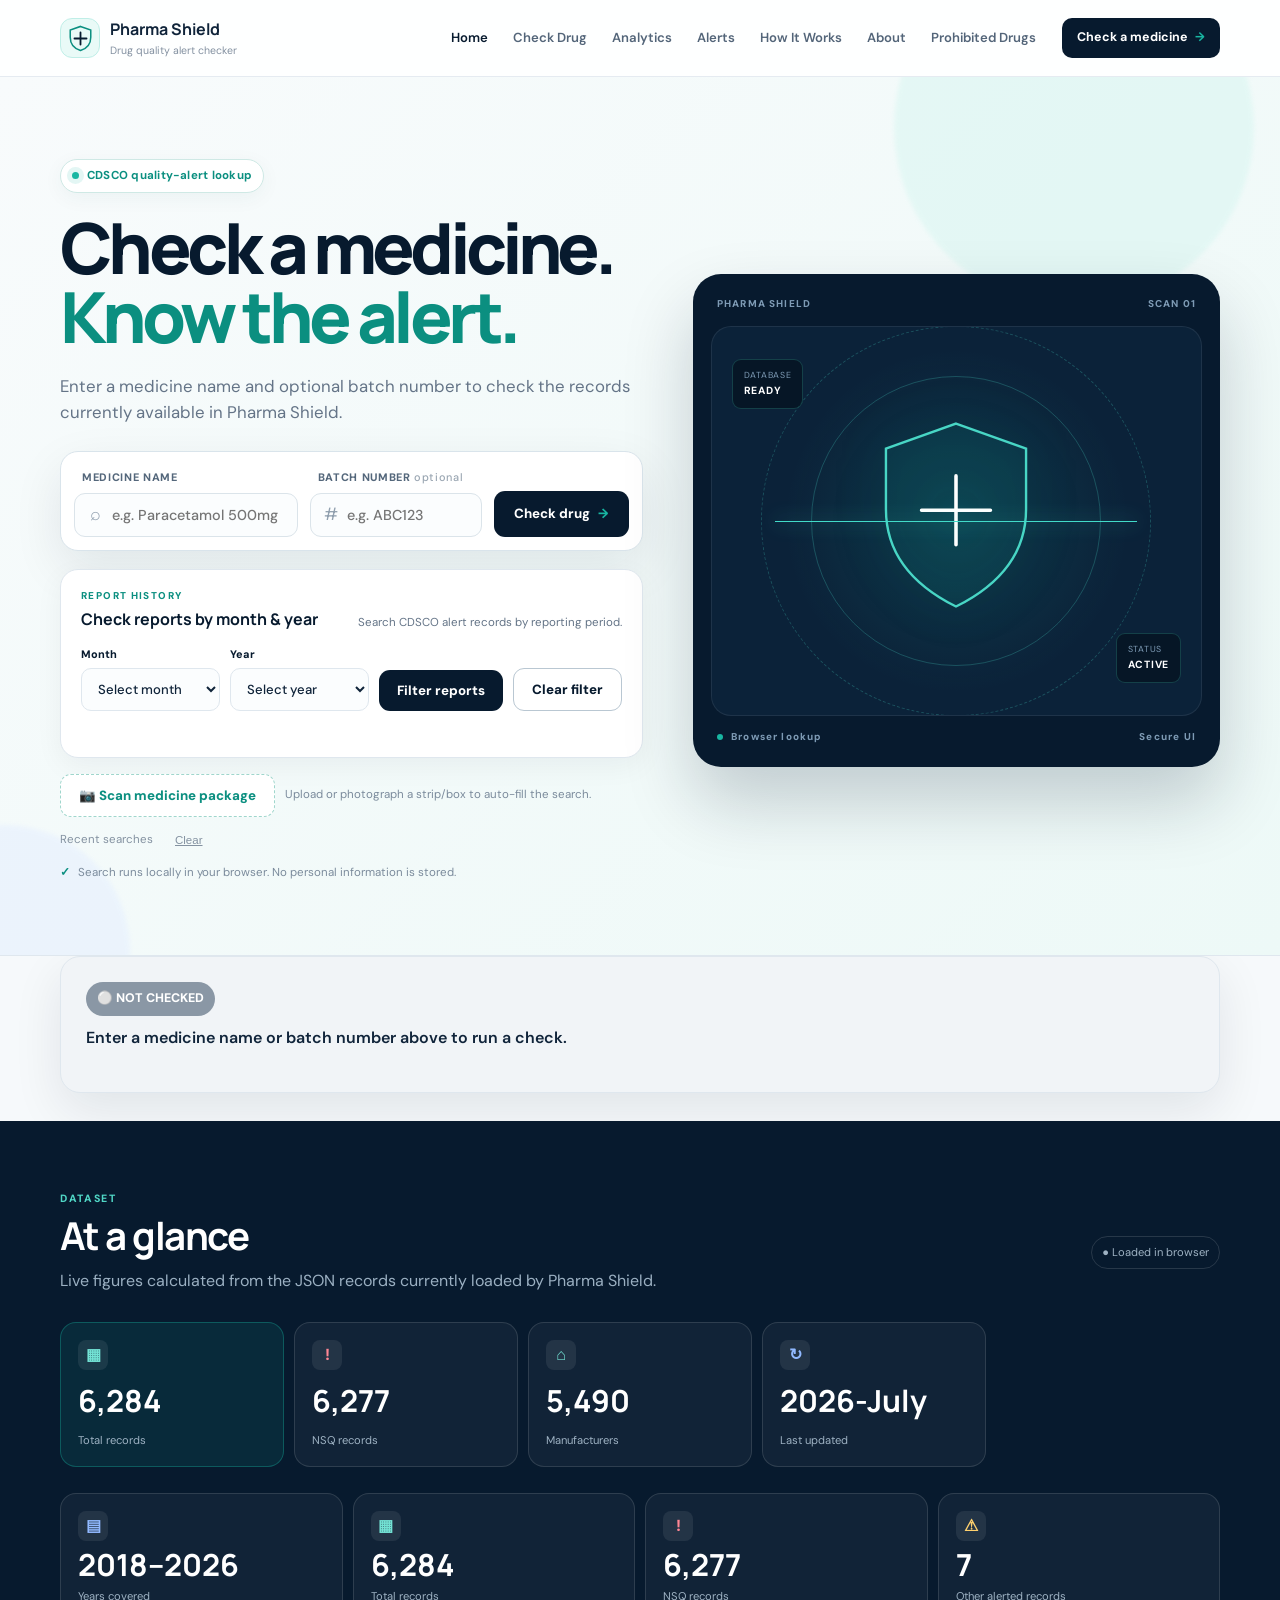
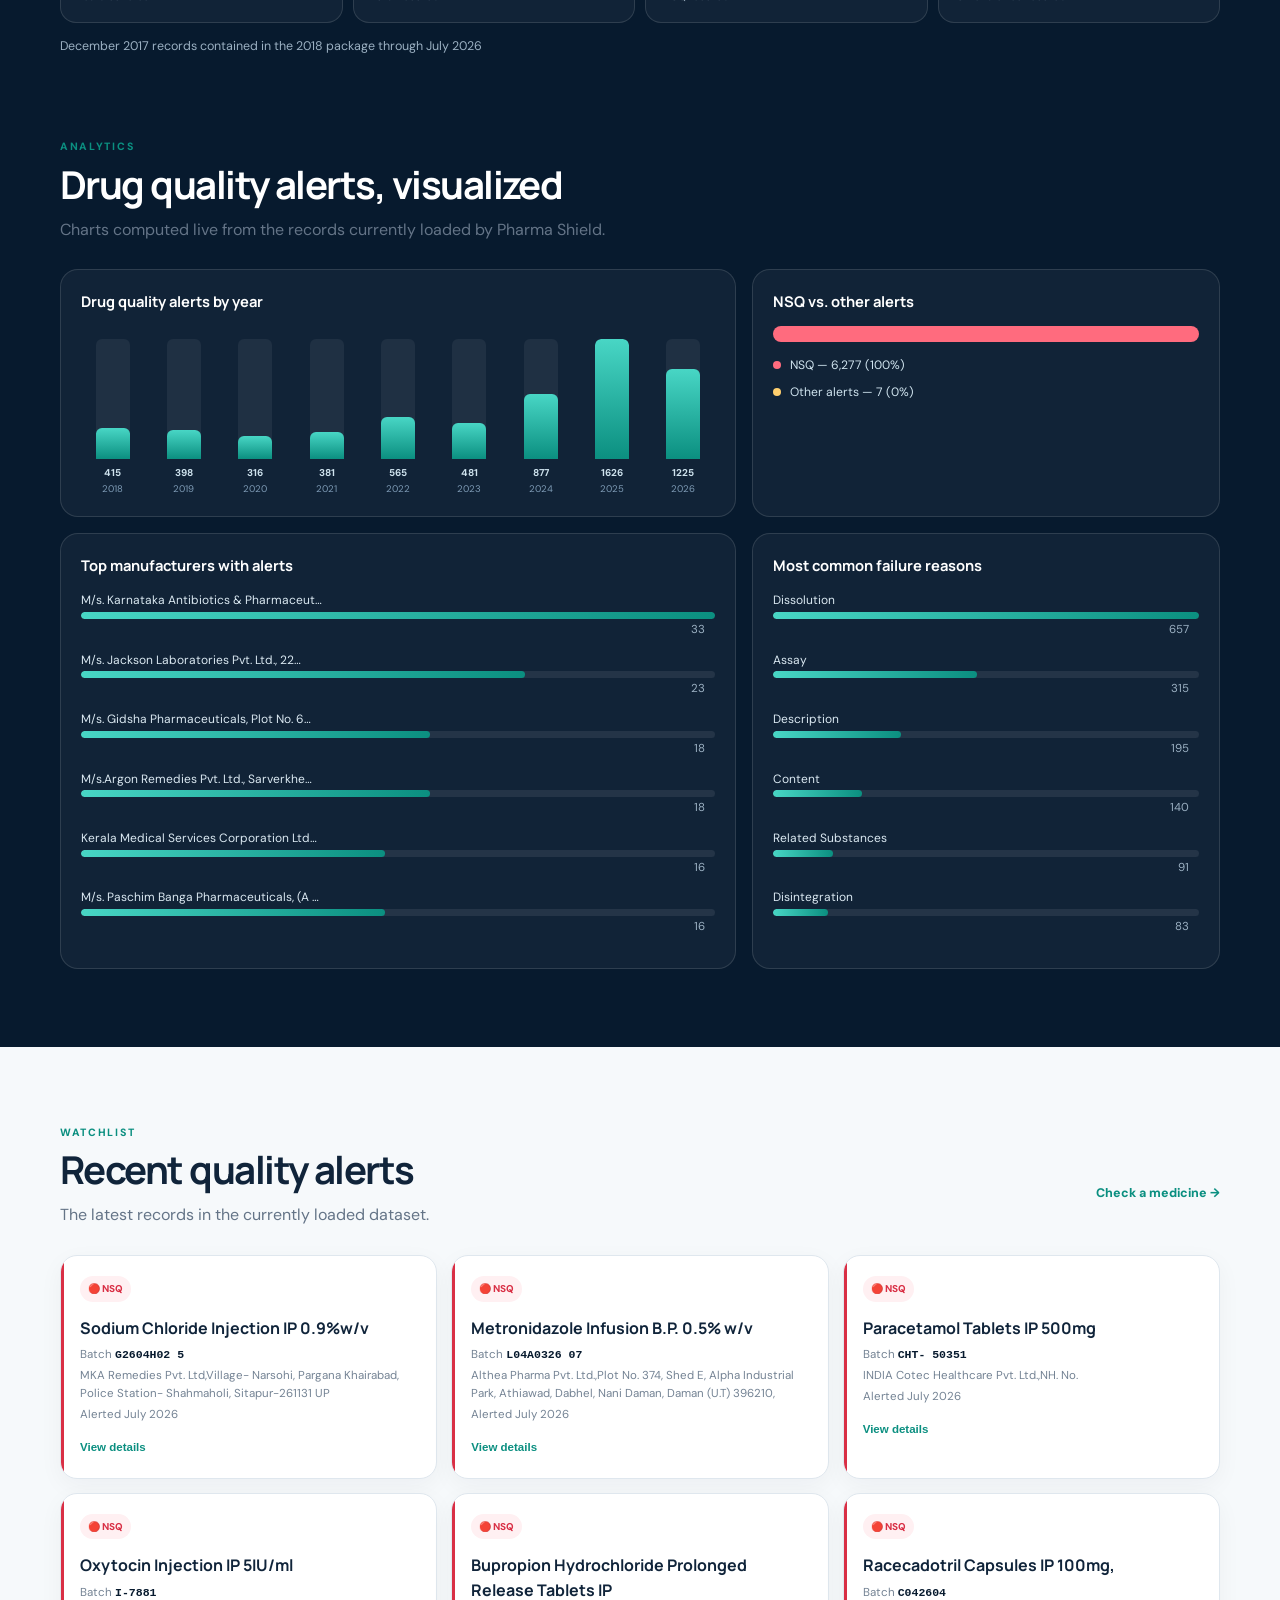
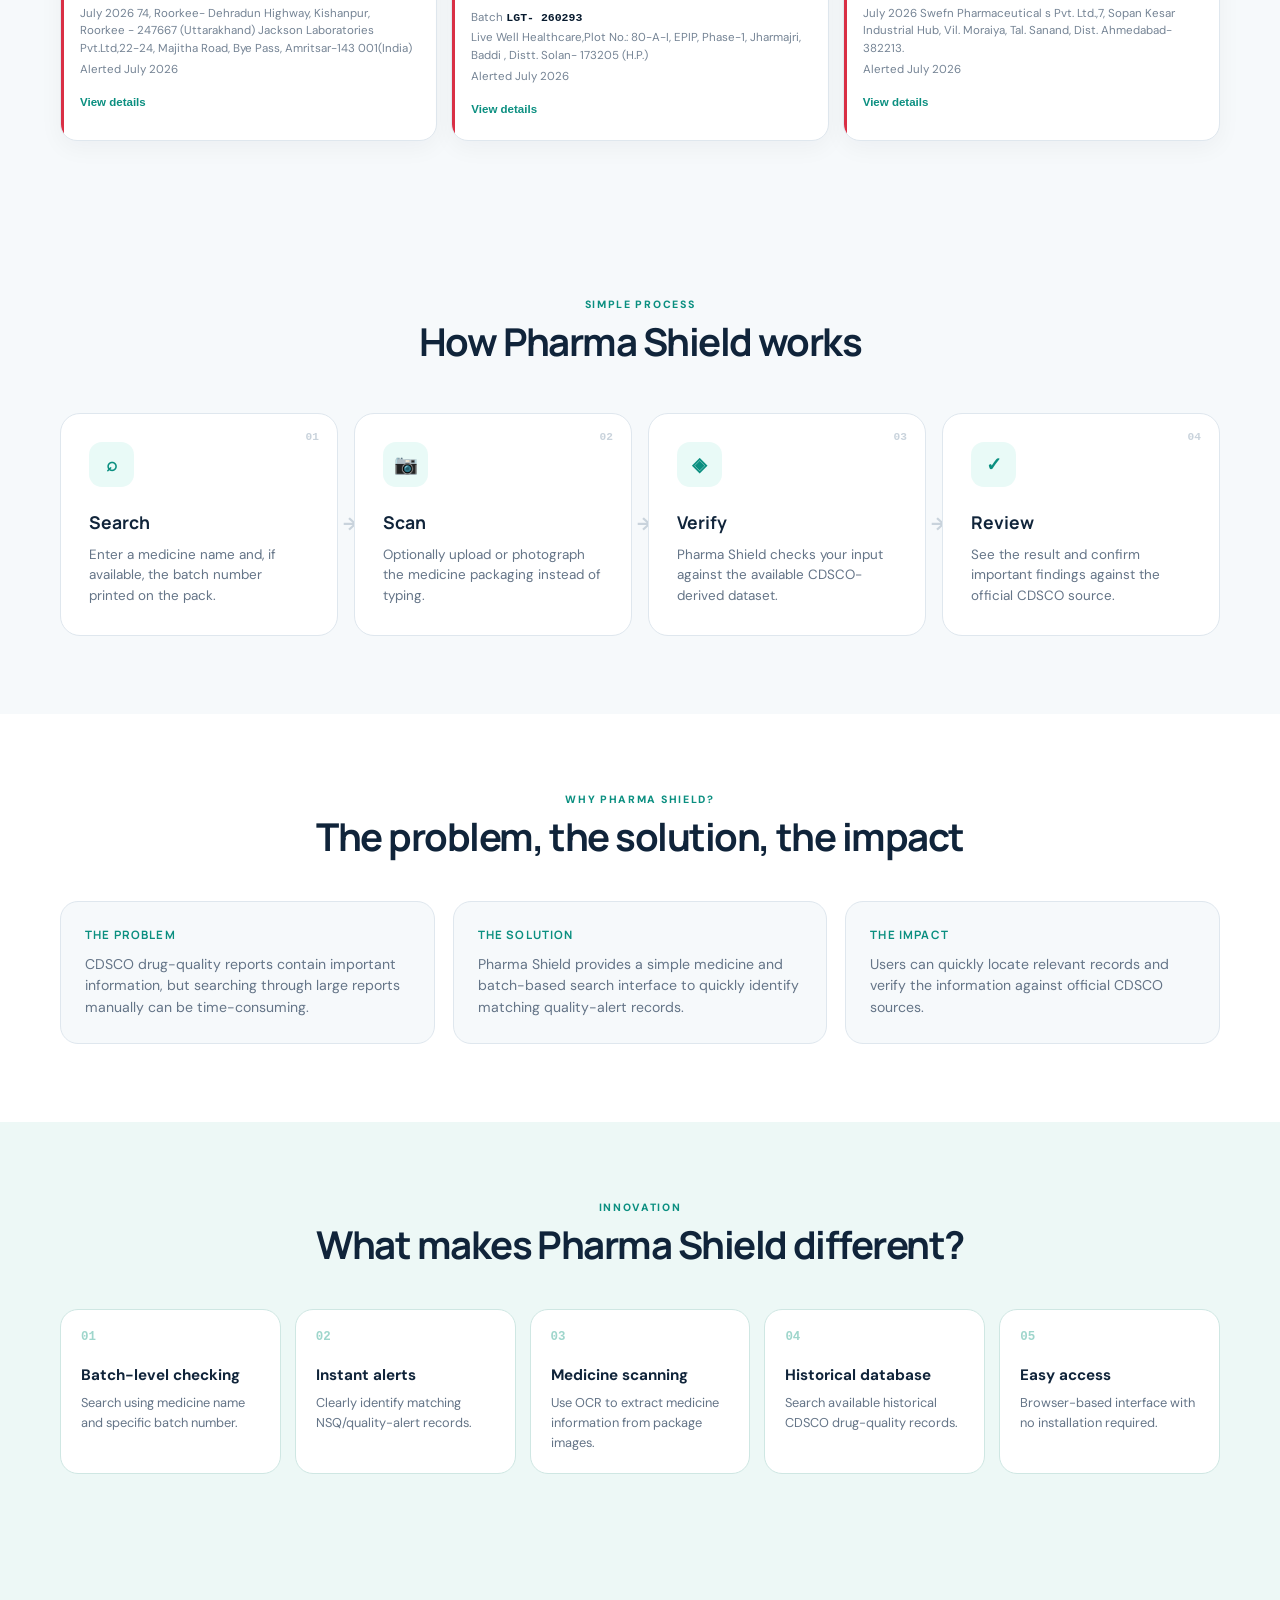
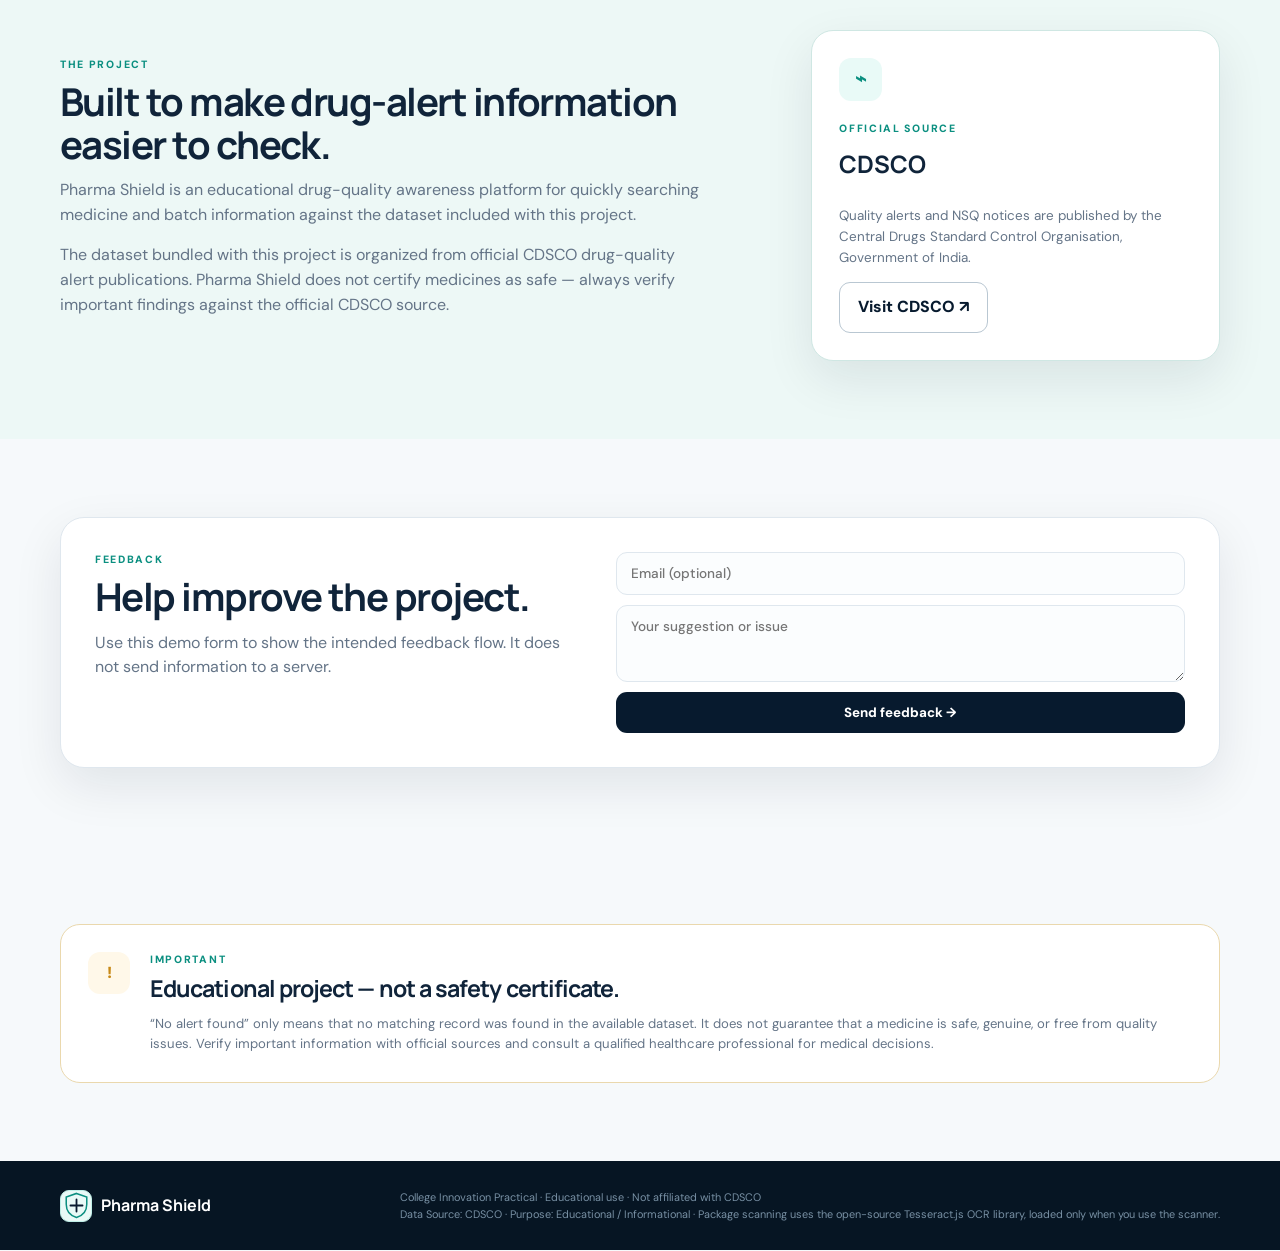
==== commit 2dced3ed: "Add files via upload" ====
--- a/index.html
+++ b/index.html
@@ -95,6 +95,45 @@
             </button>
           </form>
 
+          <div class="report-filter-card" id="report-filter-card">
+            <div class="report-filter-head">
+              <div>
+                <span class="report-filter-kicker">REPORT HISTORY</span>
+                <h3>Check reports by month &amp; year</h3>
+              </div>
+              <span class="report-filter-note">Search CDSCO alert records by reporting period.</span>
+            </div>
+            <div class="report-filter-controls">
+              <div class="report-filter-field">
+                <label for="report-month">Month</label>
+                <select id="report-month">
+                  <option value="">Select month</option>
+                  <option value="January">January</option>
+                  <option value="February">February</option>
+                  <option value="March">March</option>
+                  <option value="April">April</option>
+                  <option value="May">May</option>
+                  <option value="June">June</option>
+                  <option value="July">July</option>
+                  <option value="August">August</option>
+                  <option value="September">September</option>
+                  <option value="October">October</option>
+                  <option value="November">November</option>
+                  <option value="December">December</option>
+                </select>
+              </div>
+              <div class="report-filter-field">
+                <label for="report-year">Year</label>
+                <select id="report-year">
+                  <option value="">Select year</option>
+                </select>
+              </div>
+              <button type="button" class="btn btn-primary" id="report-filter-btn">Filter reports</button>
+              <button type="button" class="btn btn-outline" id="report-filter-clear">Clear filter</button>
+            </div>
+            <p class="report-filter-status" id="report-filter-status" aria-live="polite"></p>
+          </div>
+
           <div class="scan-cta">
             <button type="button" class="btn btn-scan" id="scan-open-btn">📷 Scan medicine package</button>
             <span class="hero-note" style="margin:0">Upload or photograph a strip/box to auto-fill the search.</span>
@@ -239,15 +278,6 @@
           <a href="#check" class="text-link">Check a medicine →</a>
         </div>
         <p class="section-sub">The latest records in the currently loaded dataset.</p>
-
-        <div class="nsq-filter-bar">
-          <label for="nsq-month-select">Filter NSQ alerts by month</label>
-          <select id="nsq-month-select">
-            <option value="">All records (latest)</option>
-          </select>
-          <span class="nsq-filter-count" id="nsq-filter-count"></span>
-        </div>
-
         <div class="recent-grid" id="recent-grid"></div>
       </div>
     </section>
--- a/style.css
+++ b/style.css
@@ -53,7 +53,7 @@
 .toast-region{position:fixed;right:18px;bottom:18px;z-index:300;display:flex;flex-direction:column;gap:8px;max-width:350px}.toast{background:var(--navy);color:#fff;padding:12px 15px;border-radius:11px;box-shadow:var(--shadow);font-size:.78rem;animation:toastIn .25s ease}.toast-alert{background:var(--red)}.toast-history{background:var(--amber)}.toast-clear{background:var(--green)}@keyframes toastIn{from{opacity:0;transform:translateY(8px)}to{opacity:1;transform:none}}.toast-leaving{opacity:0;transform:translateY(5px);transition:.2s}
 @media(max-width:950px){.main-nav{display:none}.header-cta{display:none}.nav-toggle{display:block}.hero-shell{grid-template-columns:1fr}.hero-copy{max-width:760px}.hero-visual{max-width:600px}.stats-grid{grid-template-columns:repeat(3,1fr)}.recent-grid{grid-template-columns:repeat(2,1fr)}}
 @media(max-width:700px){.shell{width:min(100% - 28px,1160px)}.header-shell{height:68px}.hero{padding:55px 0}.hero-shell{gap:35px}h1{font-size:3.15rem}.search-card{grid-template-columns:1fr}.btn-check{width:100%}.scan-stage{height:310px}.visual-card{transform:none}.stats-grid,.recent-grid,.steps,.about-grid,.feedback-shell{grid-template-columns:1fr}.stats-grid{gap:9px}.stat-card{min-height:115px}.section-head{align-items:start;flex-direction:column}.recent-section,.how-section,.about-section,.feedback-section,.disclaimer-section{padding:58px 0}.feedback-shell{padding:25px}.disclaimer-card{grid-template-columns:1fr}.main-nav.mobile-open{display:flex;position:absolute;left:0;right:0;top:68px;background:#fff;padding:10px 20px 18px;flex-direction:column;border-bottom:1px solid var(--line);box-shadow:var(--shadow)}.main-nav.mobile-open a{padding:11px 0;border-bottom:1px solid var(--line)}}
-@media print{.site-header,.hero,.stats-section,.analytics-section,.recent-section,.how-section,.why-section,.innovation-section,.about-section,.feedback-section,.disclaimer-section,.site-footer,.result-actions,.toast-region{display:none!important}.result-card{box-shadow:none}}
+@media print{.site-header,.hero,.stats-section,.recent-section,.how-section,.about-section,.feedback-section,.disclaimer-section,.site-footer,.result-actions,.toast-region{display:none!important}.result-card{box-shadow:none}}
 
 /* ============ ADDITIONS: badges, scanner, analytics, innovation, why-section ============ */
 .status-badge--neutral{background:#8a97a5!important}
@@ -163,14 +163,6 @@
   .scan-actions .btn{width:100%}
 }
 
-/* NSQ month-wise filter (Recent quality alerts section) */
-.nsq-filter-bar{display:flex;flex-wrap:wrap;align-items:center;gap:12px;margin:20px 0 6px}
-.nsq-filter-bar label{font-size:.68rem;font-weight:800;color:#54677b;text-transform:uppercase;letter-spacing:.06em}
-.nsq-filter-bar select{border:1px solid #dbe4ea;background:#fbfdfe;border-radius:11px;padding:10px 13px;font:500 .85rem var(--body);color:var(--ink);outline:0;cursor:pointer;max-width:260px}
-.nsq-filter-bar select:focus{border-color:var(--teal);box-shadow:0 0 0 4px rgba(24,182,162,.12)}
-.nsq-filter-count{font-size:.76rem;color:#748394;font-weight:600}
-@media(max-width:700px){.nsq-filter-bar{flex-direction:column;align-items:stretch}.nsq-filter-bar select{max-width:none}}
-
 /* =========================================================
    PROHIBITED DRUGS PAGE — additive styles only.
    Reuses existing color/spacing variables and visual language;
@@ -228,3 +220,18 @@
   .pagination{flex-direction:column;align-items:stretch}
   .page-numbers{justify-content:center}
 }
+
+/* ============ ADDITION: report month/year filter ============ */
+.report-filter-card{margin-top:18px;background:#fff;border:1px solid var(--line);border-radius:18px;padding:18px 20px;box-shadow:0 8px 28px rgba(7,26,46,.05)}
+.report-filter-head{display:flex;justify-content:space-between;align-items:end;gap:16px;margin-bottom:14px}
+.report-filter-kicker{display:block;color:var(--teal2);font-size:.62rem;font-weight:800;letter-spacing:.14em;margin-bottom:4px}
+.report-filter-head h3{margin:0;font-size:1rem;color:var(--navy)}
+.report-filter-note{font-size:.72rem;color:var(--muted)}
+.report-filter-controls{display:grid;grid-template-columns:1fr 1fr auto auto;gap:10px;align-items:end}
+.report-filter-field{display:grid;gap:5px}
+.report-filter-field label{font-size:.68rem;font-weight:800;color:var(--navy)}
+.report-filter-field select{width:100%;border:1px solid var(--line);border-radius:10px;padding:11px 12px;background:#fbfdfe;color:var(--ink);font:500 .82rem var(--body);outline:0}
+.report-filter-field select:focus{border-color:var(--teal);box-shadow:0 0 0 4px rgba(24,182,162,.1)}
+.report-filter-controls .btn{white-space:nowrap}
+.report-filter-status{min-height:18px;margin:10px 0 0;font-size:.72rem;color:var(--teal2);font-weight:700}
+@media(max-width:700px){.report-filter-head{align-items:start;flex-direction:column;gap:4px}.report-filter-controls{grid-template-columns:1fr 1fr}.report-filter-controls .btn{width:100%}}
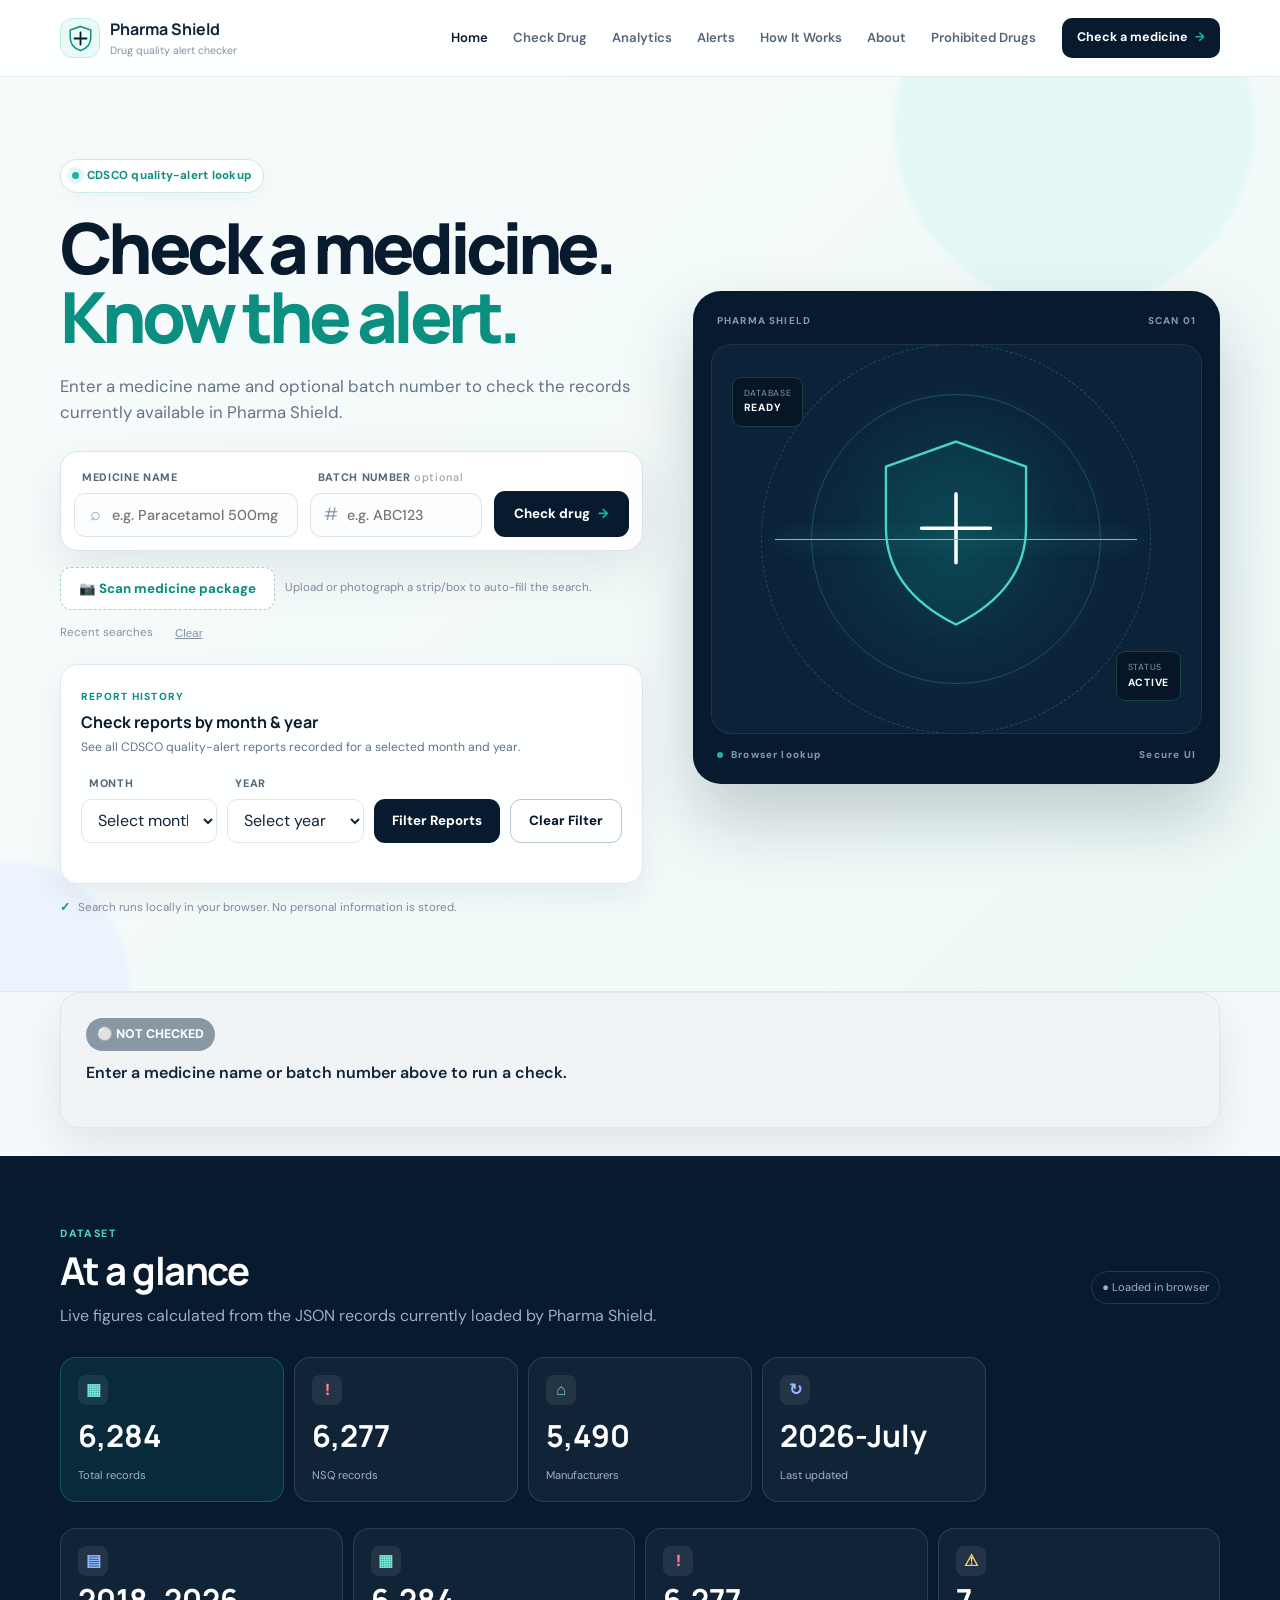
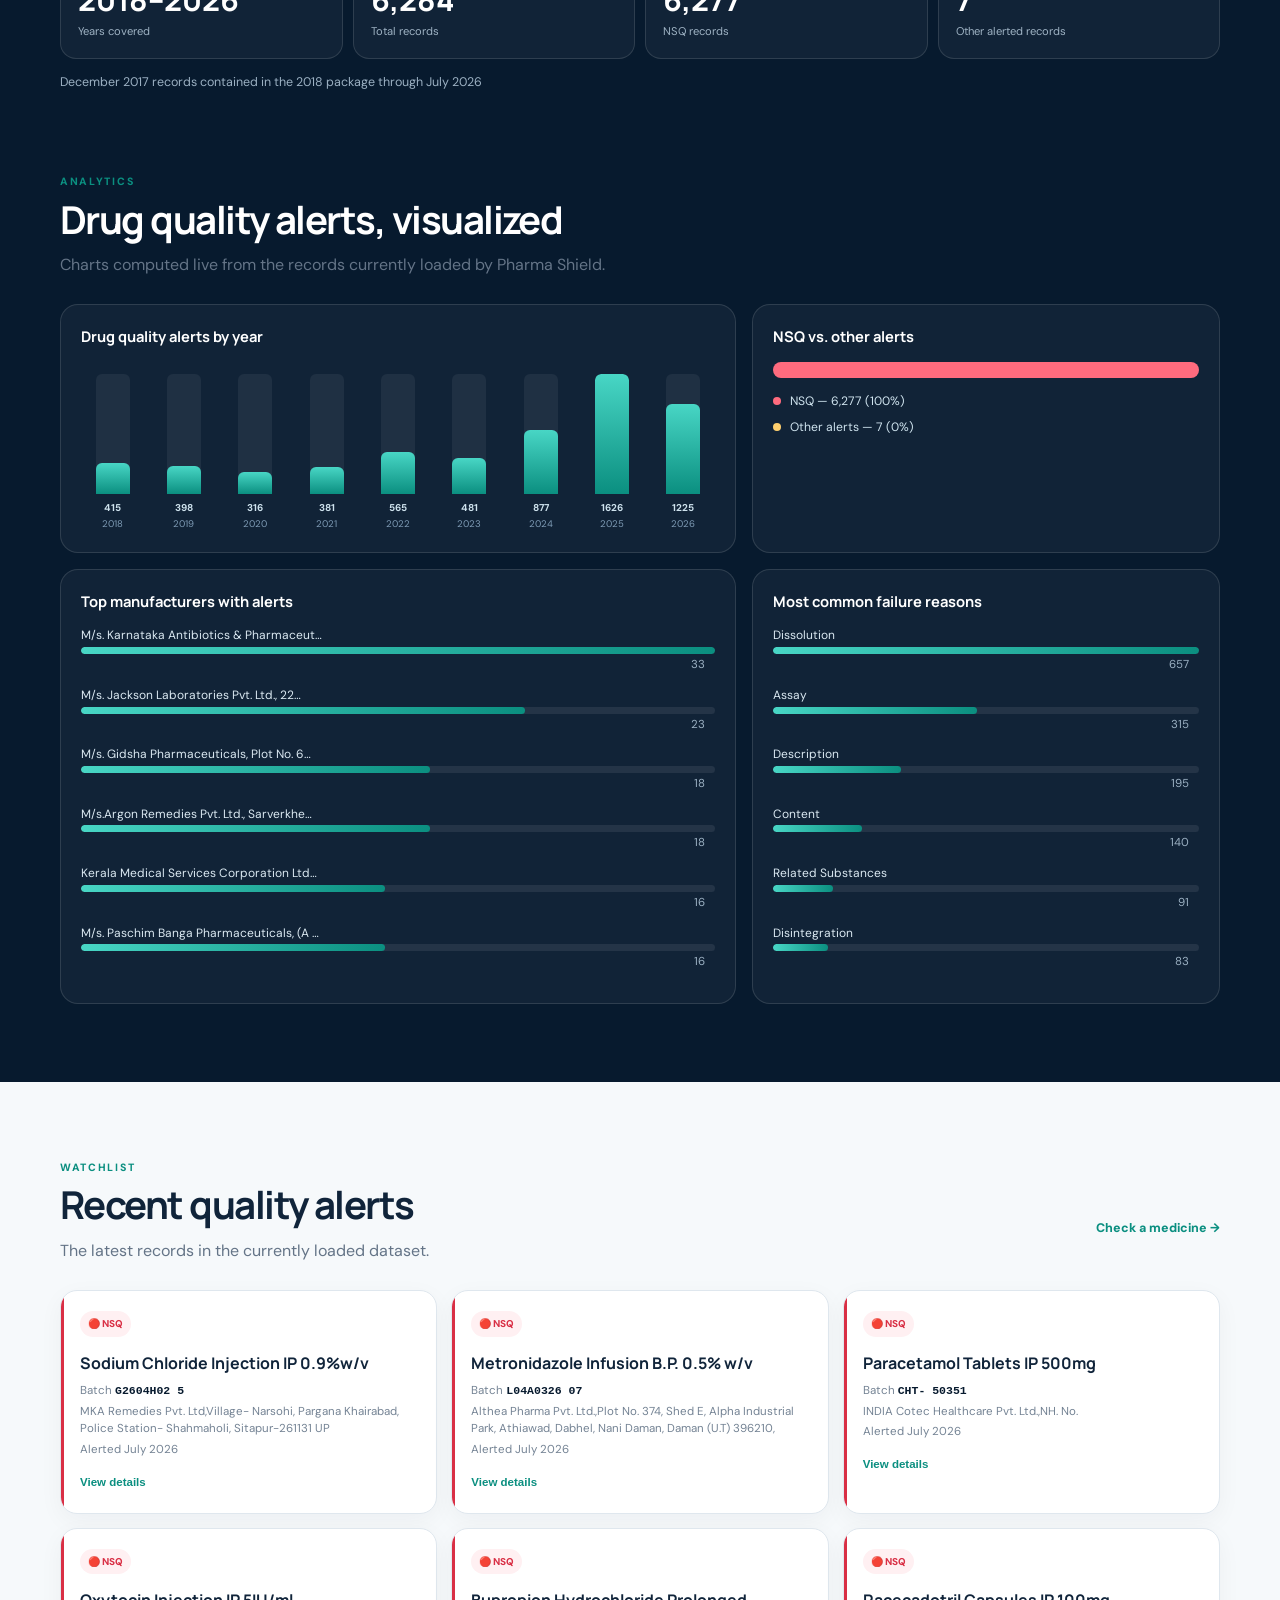
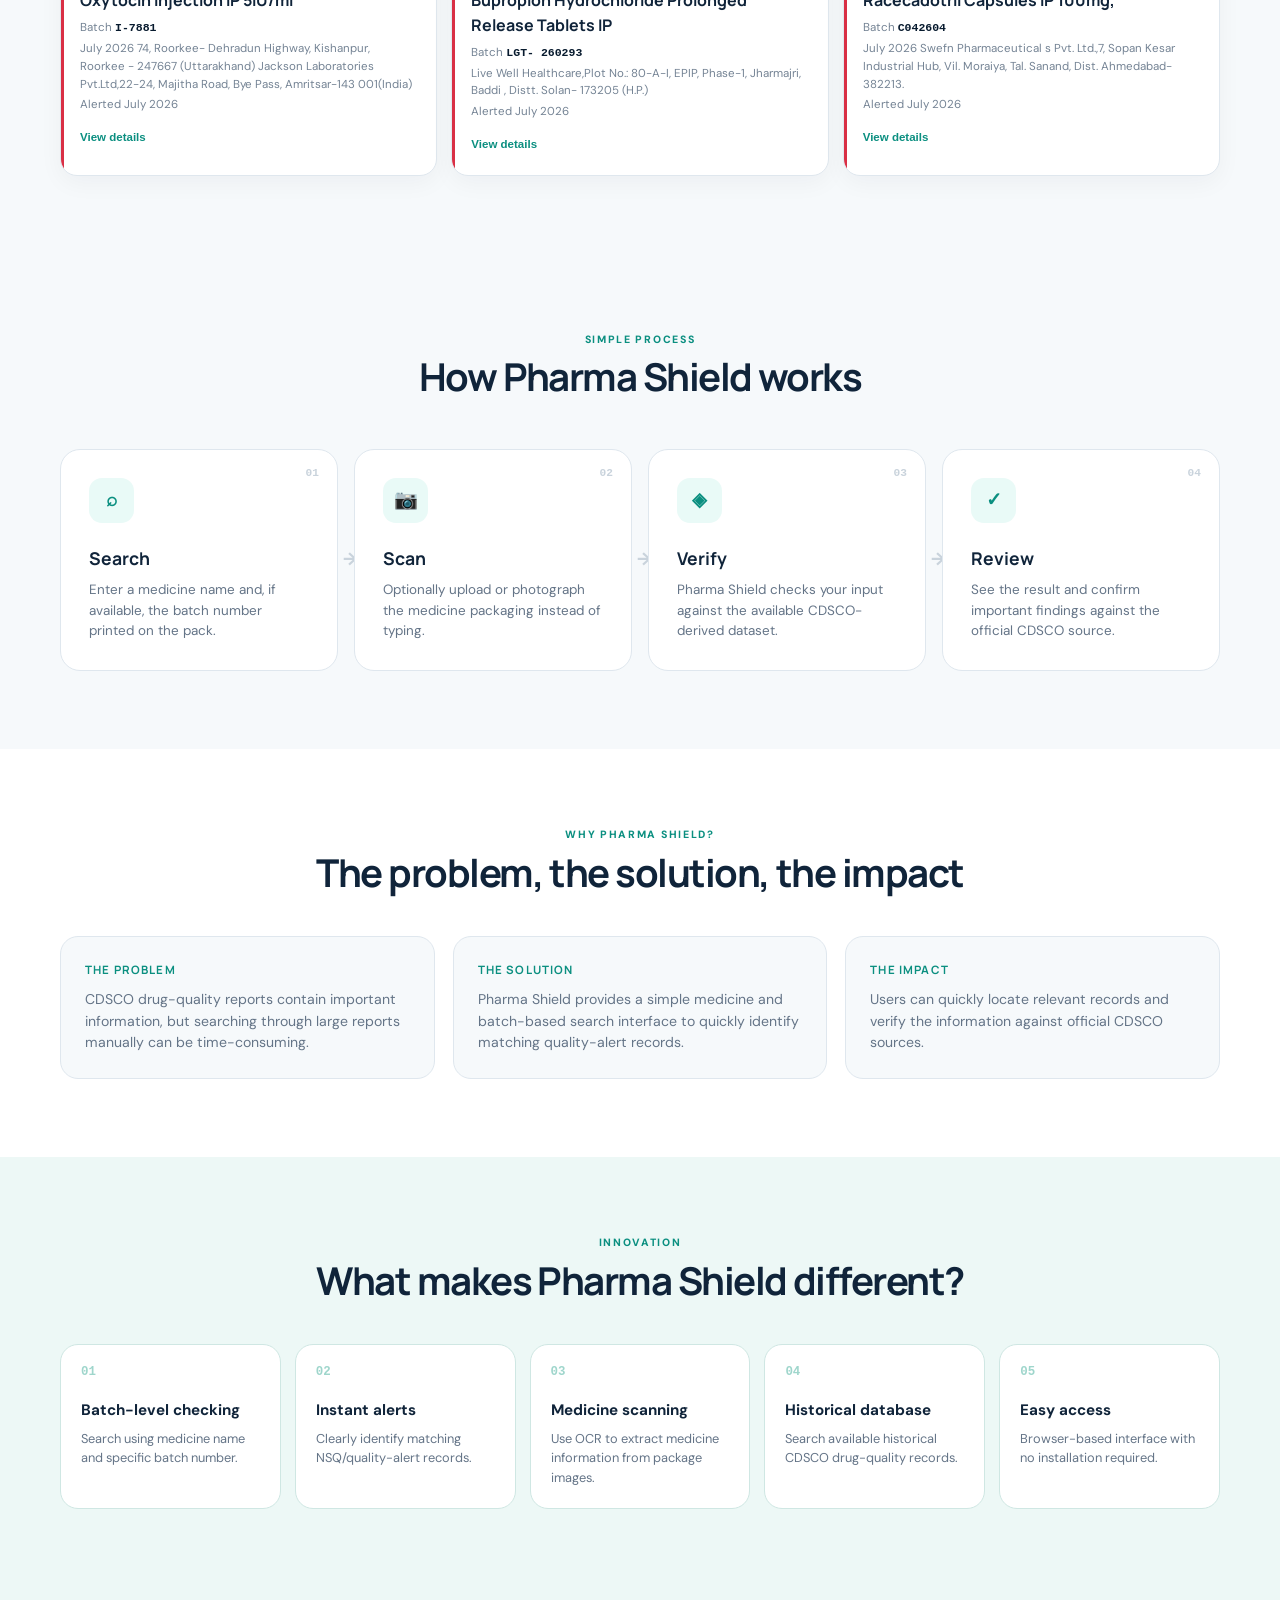
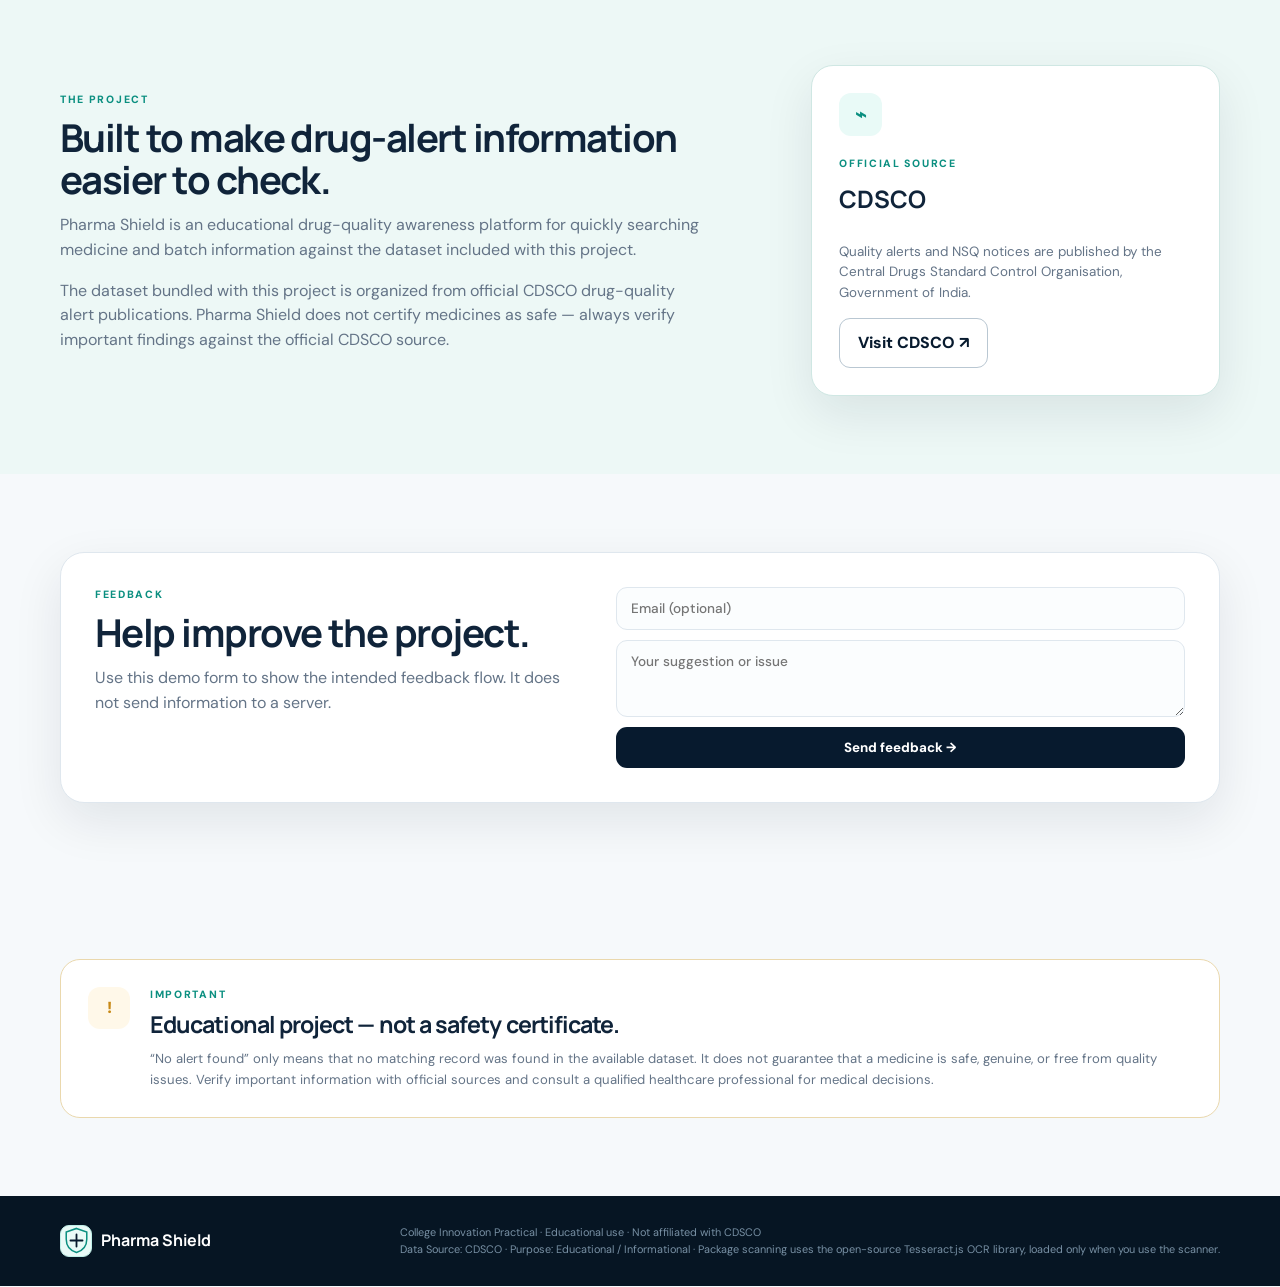
==== commit d75fb84f: "Add files via upload" ====
--- a/index.html
+++ b/index.html
@@ -95,45 +95,6 @@
             </button>
           </form>
 
-          <div class="report-filter-card" id="report-filter-card">
-            <div class="report-filter-head">
-              <div>
-                <span class="report-filter-kicker">REPORT HISTORY</span>
-                <h3>Check reports by month &amp; year</h3>
-              </div>
-              <span class="report-filter-note">Search CDSCO alert records by reporting period.</span>
-            </div>
-            <div class="report-filter-controls">
-              <div class="report-filter-field">
-                <label for="report-month">Month</label>
-                <select id="report-month">
-                  <option value="">Select month</option>
-                  <option value="January">January</option>
-                  <option value="February">February</option>
-                  <option value="March">March</option>
-                  <option value="April">April</option>
-                  <option value="May">May</option>
-                  <option value="June">June</option>
-                  <option value="July">July</option>
-                  <option value="August">August</option>
-                  <option value="September">September</option>
-                  <option value="October">October</option>
-                  <option value="November">November</option>
-                  <option value="December">December</option>
-                </select>
-              </div>
-              <div class="report-filter-field">
-                <label for="report-year">Year</label>
-                <select id="report-year">
-                  <option value="">Select year</option>
-                </select>
-              </div>
-              <button type="button" class="btn btn-primary" id="report-filter-btn">Filter reports</button>
-              <button type="button" class="btn btn-outline" id="report-filter-clear">Clear filter</button>
-            </div>
-            <p class="report-filter-status" id="report-filter-status" aria-live="polite"></p>
-          </div>
-
           <div class="scan-cta">
             <button type="button" class="btn btn-scan" id="scan-open-btn">📷 Scan medicine package</button>
             <span class="hero-note" style="margin:0">Upload or photograph a strip/box to auto-fill the search.</span>
@@ -175,6 +136,33 @@
             <span class="history-strip-label">Recent searches</span>
             <div class="history-pills" id="history-pills"></div>
             <button class="history-clear" id="history-clear" type="button">Clear</button>
+          </div>
+
+          <div class="alert-filter-card" id="alert-filter-card">
+            <div class="alert-filter-head">
+              <div>
+                <span class="filter-kicker">REPORT HISTORY</span>
+                <h3>Check reports by month &amp; year</h3>
+                <p>See all CDSCO quality-alert reports recorded for a selected month and year.</p>
+              </div>
+            </div>
+            <div class="alert-filter-controls">
+              <div class="search-field filter-field">
+                <label for="alert-month">Month</label>
+                <select id="alert-month">
+                  <option value="">Select month</option>
+                </select>
+              </div>
+              <div class="search-field filter-field">
+                <label for="alert-year">Year</label>
+                <select id="alert-year">
+                  <option value="">Select year</option>
+                </select>
+              </div>
+              <button type="button" class="btn btn-primary" id="alert-filter-btn">Filter Reports</button>
+              <button type="button" class="btn btn-outline" id="alert-filter-clear">Clear Filter</button>
+            </div>
+            <p class="alert-filter-status" id="alert-filter-status" aria-live="polite"></p>
           </div>
 
           <div class="hero-note">
--- a/style.css
+++ b/style.css
@@ -221,17 +221,18 @@
   .page-numbers{justify-content:center}
 }
 
-/* ============ ADDITION: report month/year filter ============ */
-.report-filter-card{margin-top:18px;background:#fff;border:1px solid var(--line);border-radius:18px;padding:18px 20px;box-shadow:0 8px 28px rgba(7,26,46,.05)}
-.report-filter-head{display:flex;justify-content:space-between;align-items:end;gap:16px;margin-bottom:14px}
-.report-filter-kicker{display:block;color:var(--teal2);font-size:.62rem;font-weight:800;letter-spacing:.14em;margin-bottom:4px}
-.report-filter-head h3{margin:0;font-size:1rem;color:var(--navy)}
-.report-filter-note{font-size:.72rem;color:var(--muted)}
-.report-filter-controls{display:grid;grid-template-columns:1fr 1fr auto auto;gap:10px;align-items:end}
-.report-filter-field{display:grid;gap:5px}
-.report-filter-field label{font-size:.68rem;font-weight:800;color:var(--navy)}
-.report-filter-field select{width:100%;border:1px solid var(--line);border-radius:10px;padding:11px 12px;background:#fbfdfe;color:var(--ink);font:500 .82rem var(--body);outline:0}
-.report-filter-field select:focus{border-color:var(--teal);box-shadow:0 0 0 4px rgba(24,182,162,.1)}
-.report-filter-controls .btn{white-space:nowrap}
-.report-filter-status{min-height:18px;margin:10px 0 0;font-size:.72rem;color:var(--teal2);font-weight:700}
-@media(max-width:700px){.report-filter-head{align-items:start;flex-direction:column;gap:4px}.report-filter-controls{grid-template-columns:1fr 1fr}.report-filter-controls .btn{width:100%}}
+
+/* Month / year report filter — additive only */
+.alert-filter-card{margin-top:22px;padding:18px 20px;background:rgba(255,255,255,.94);border:1px solid var(--line);border-radius:18px;box-shadow:0 12px 30px rgba(20,42,66,.06)}
+.alert-filter-head h3{margin:3px 0 4px;font-size:1rem;color:var(--navy)}
+.alert-filter-head p{margin:0;color:var(--muted);font-size:.76rem;line-height:1.45}
+.filter-kicker{font-size:.64rem;font-weight:800;letter-spacing:.12em;color:var(--teal2)}
+.alert-filter-controls{display:grid;grid-template-columns:1fr 1fr auto auto;gap:10px;align-items:end;margin-top:14px}
+.alert-filter-controls .filter-field{margin:0}
+.alert-filter-controls select{width:100%;min-height:44px;padding:0 12px;border:1px solid var(--line);border-radius:10px;background:#fff;color:var(--ink);font:inherit;outline:none}
+.alert-filter-controls select:focus{border-color:var(--teal)}
+.alert-filter-controls .btn{min-height:44px;white-space:nowrap}
+.alert-filter-status{margin:10px 0 0;font-size:.76rem;font-weight:700;color:var(--muted);min-height:1em}
+.alert-filter-status.is-active{color:var(--teal2)}
+.alert-filter-status.is-error{color:#b42318}
+@media(max-width:700px){.alert-filter-controls{grid-template-columns:1fr 1fr}.alert-filter-controls .btn{width:100%}}
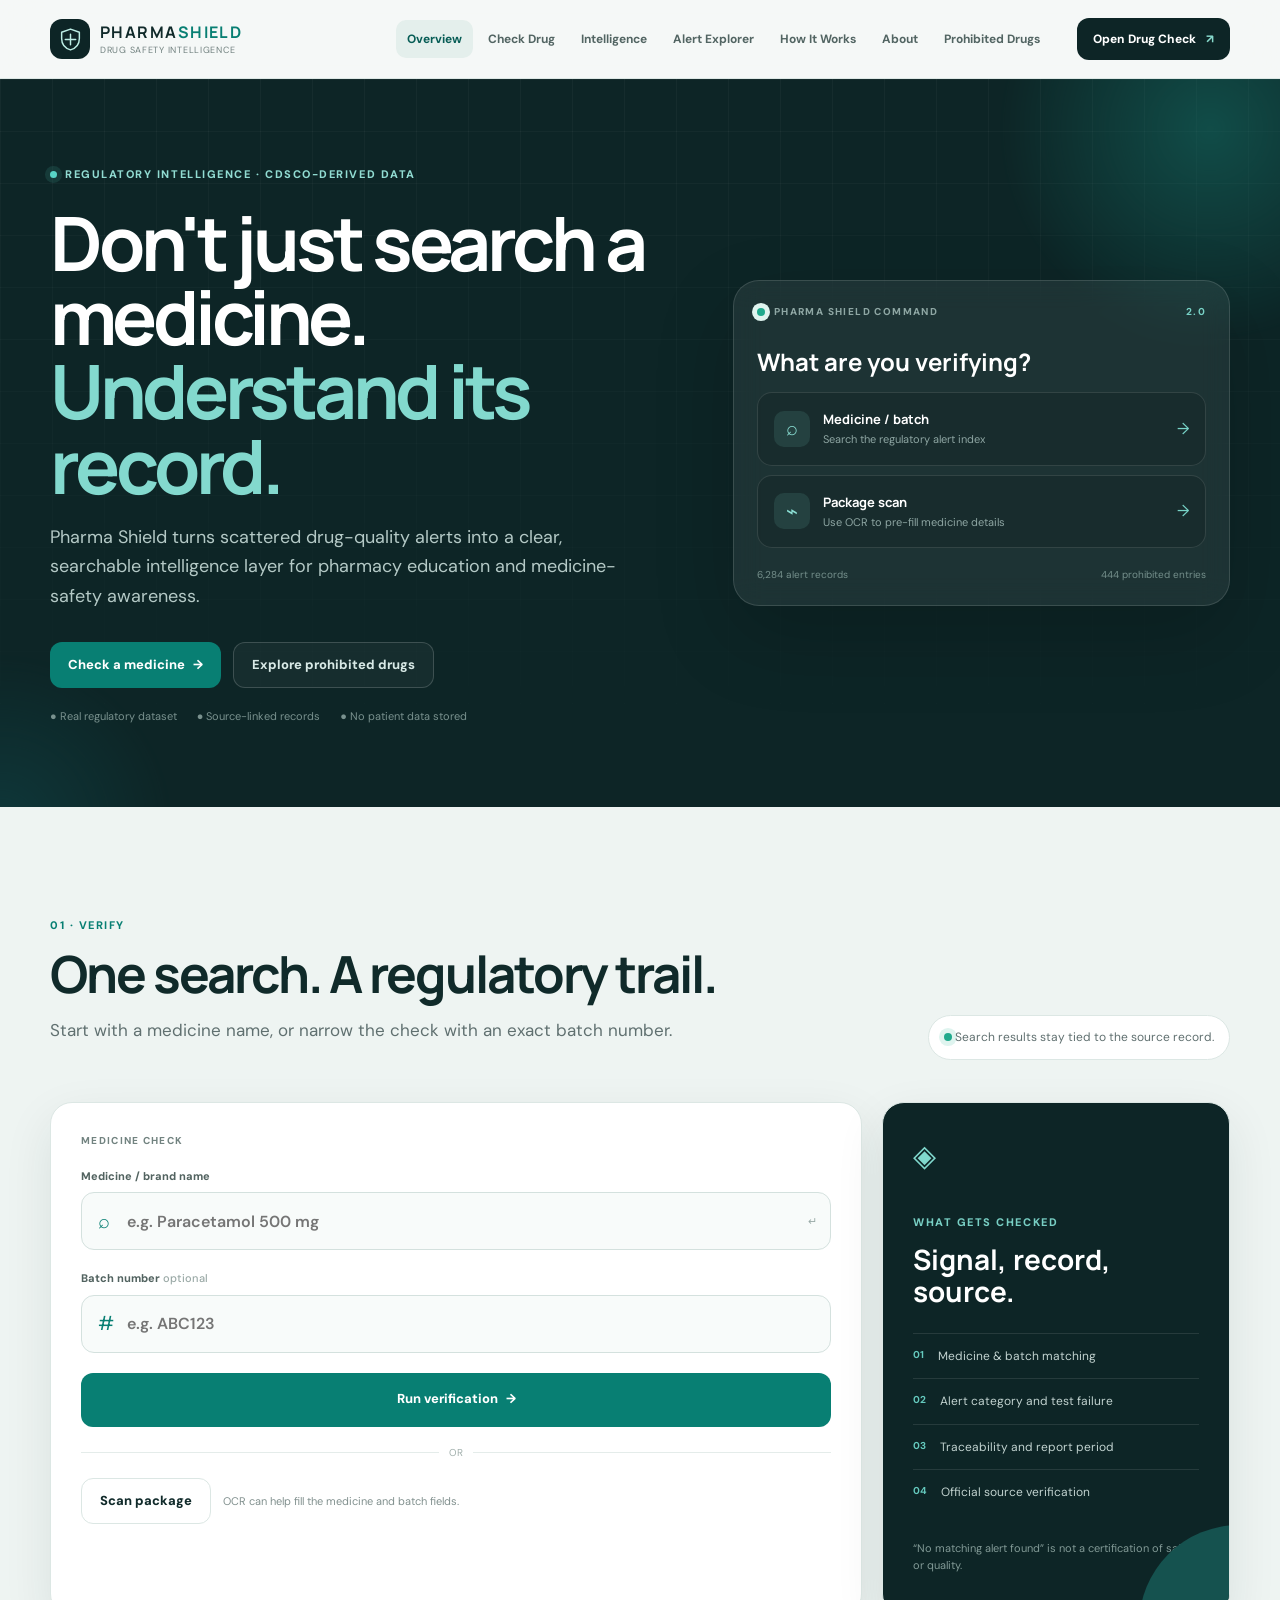
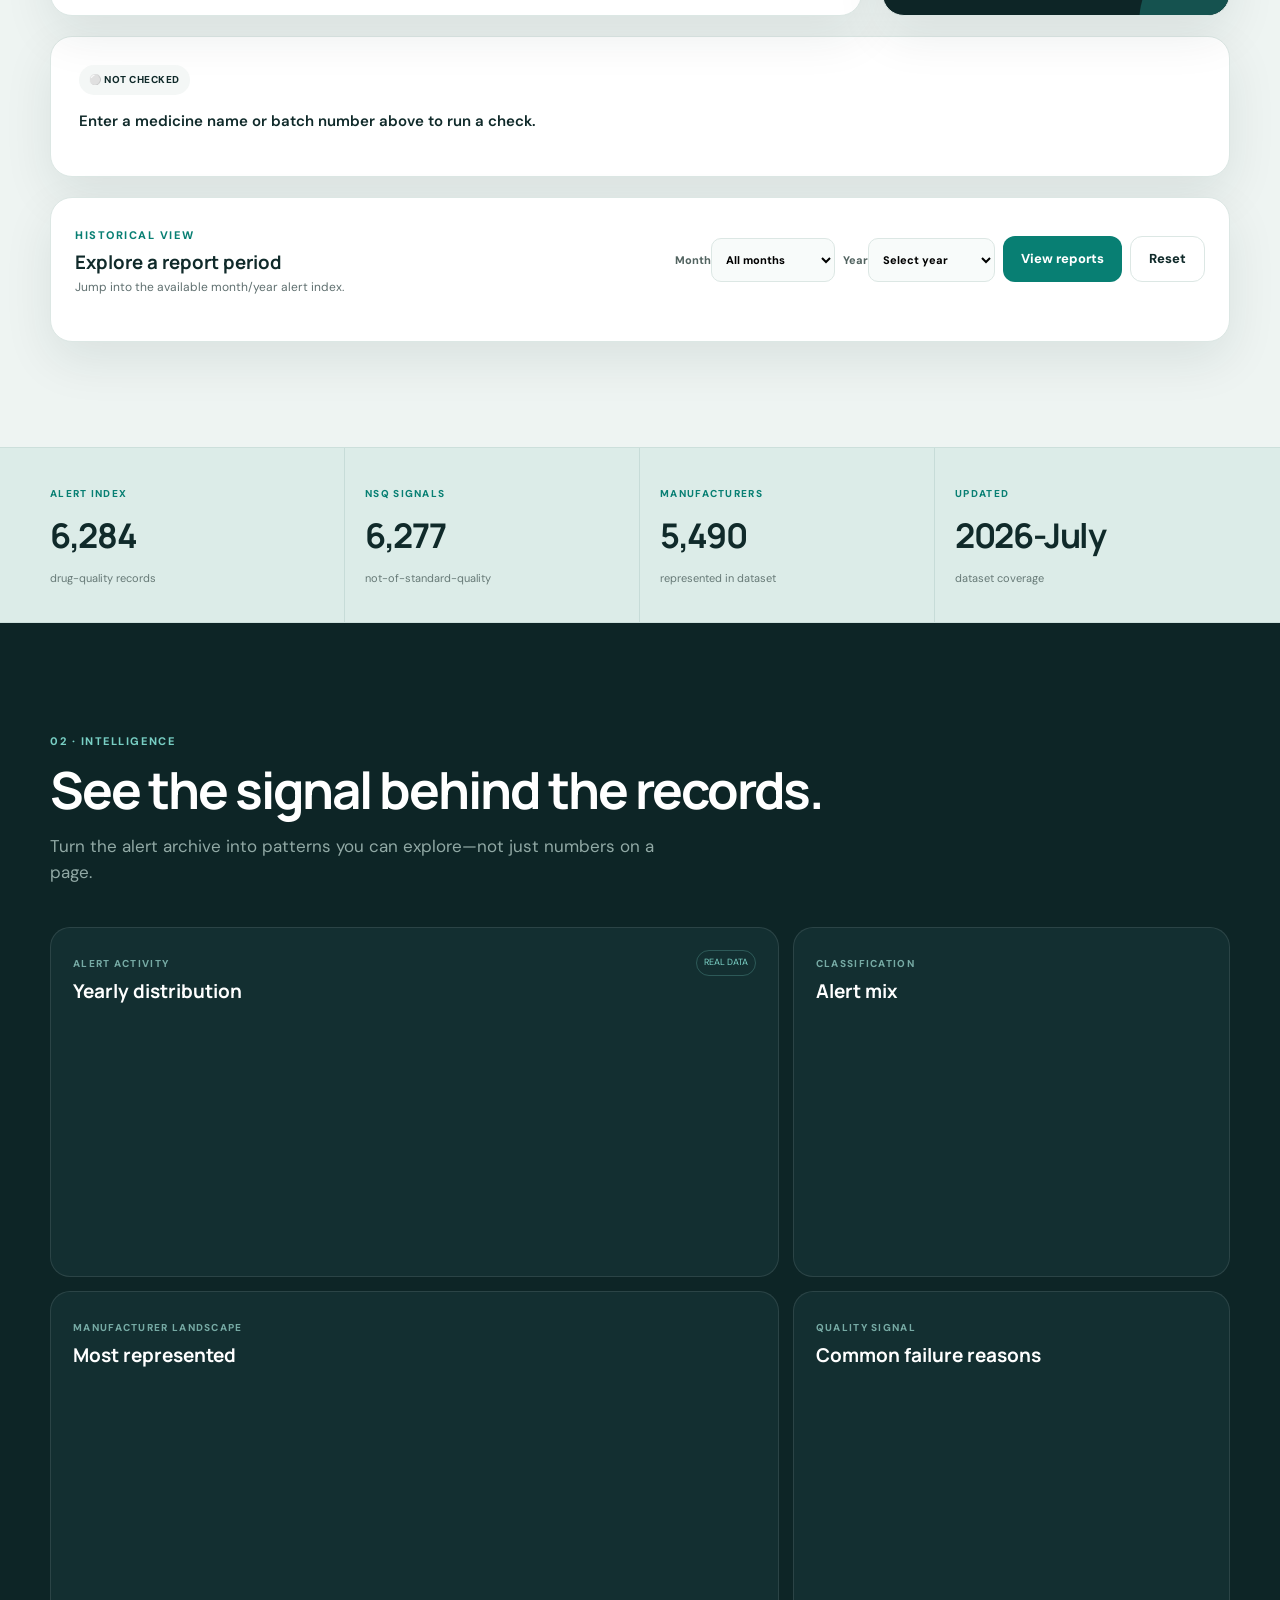
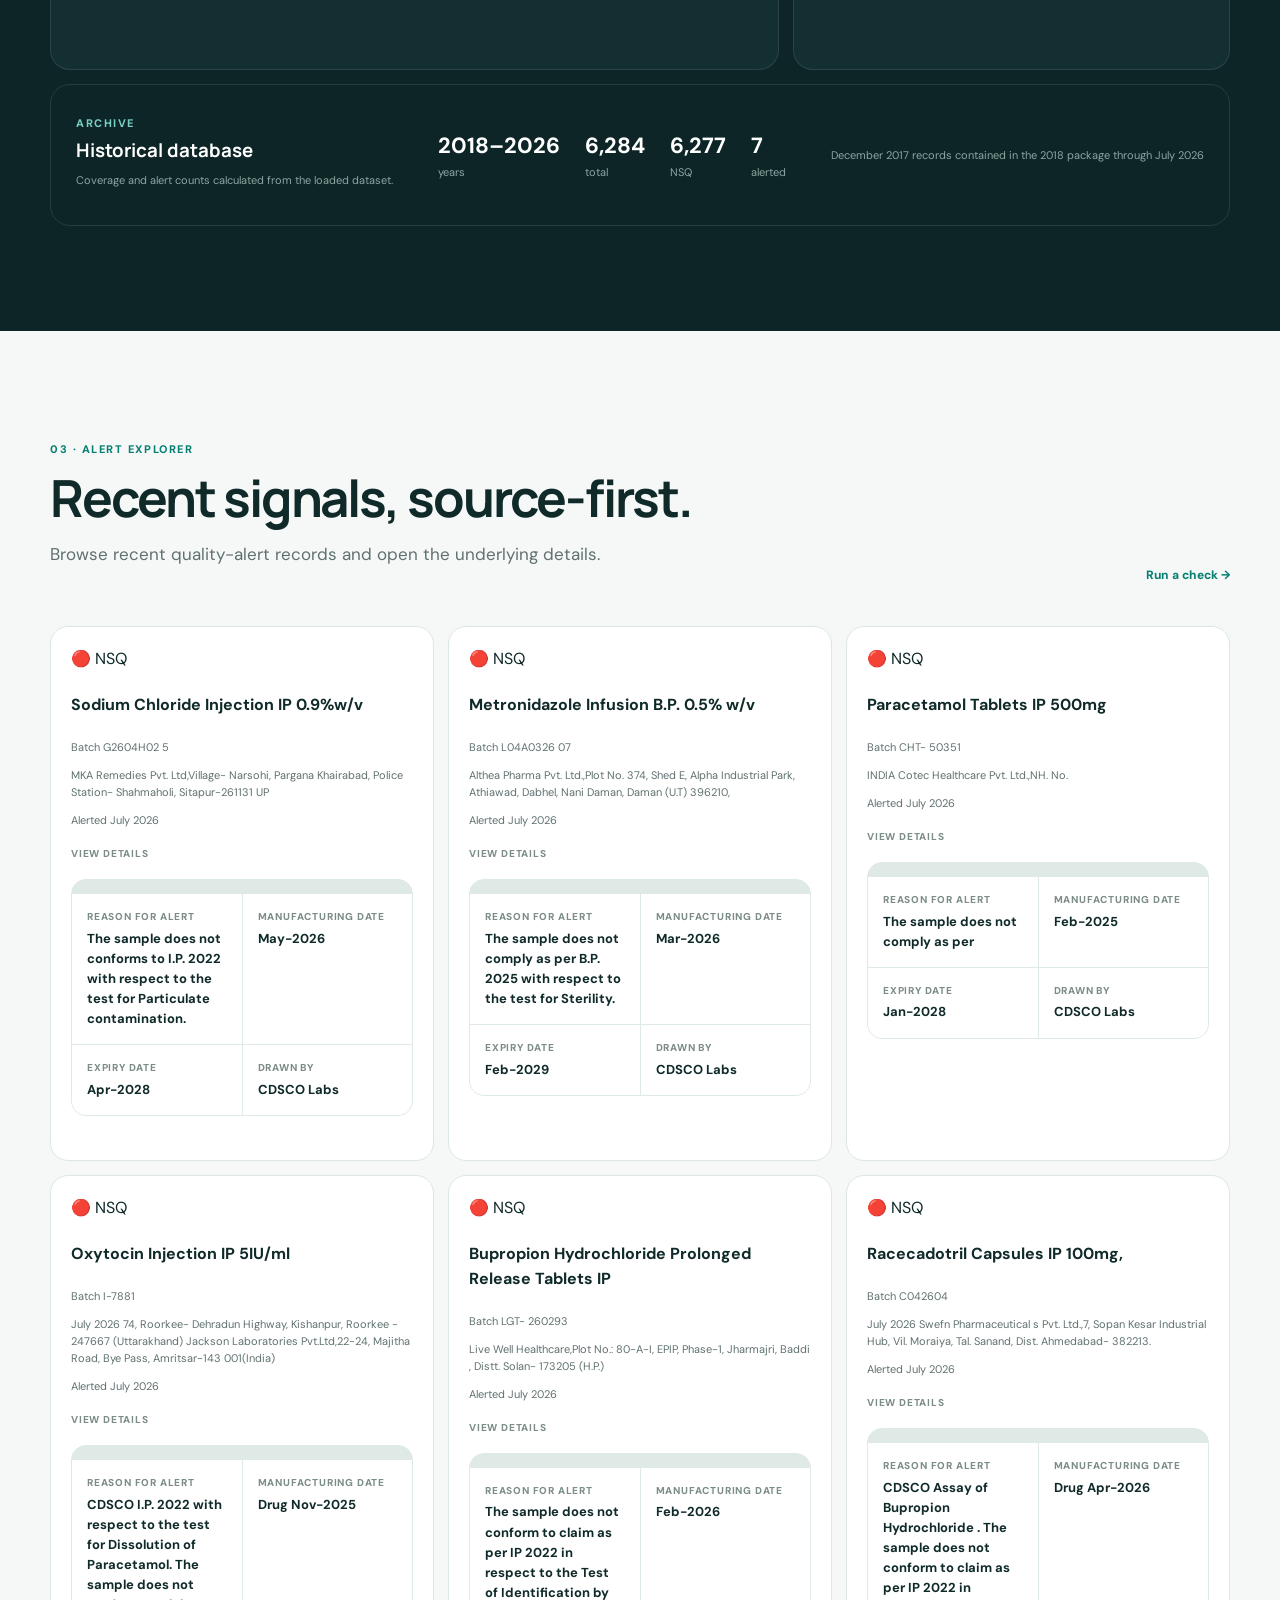
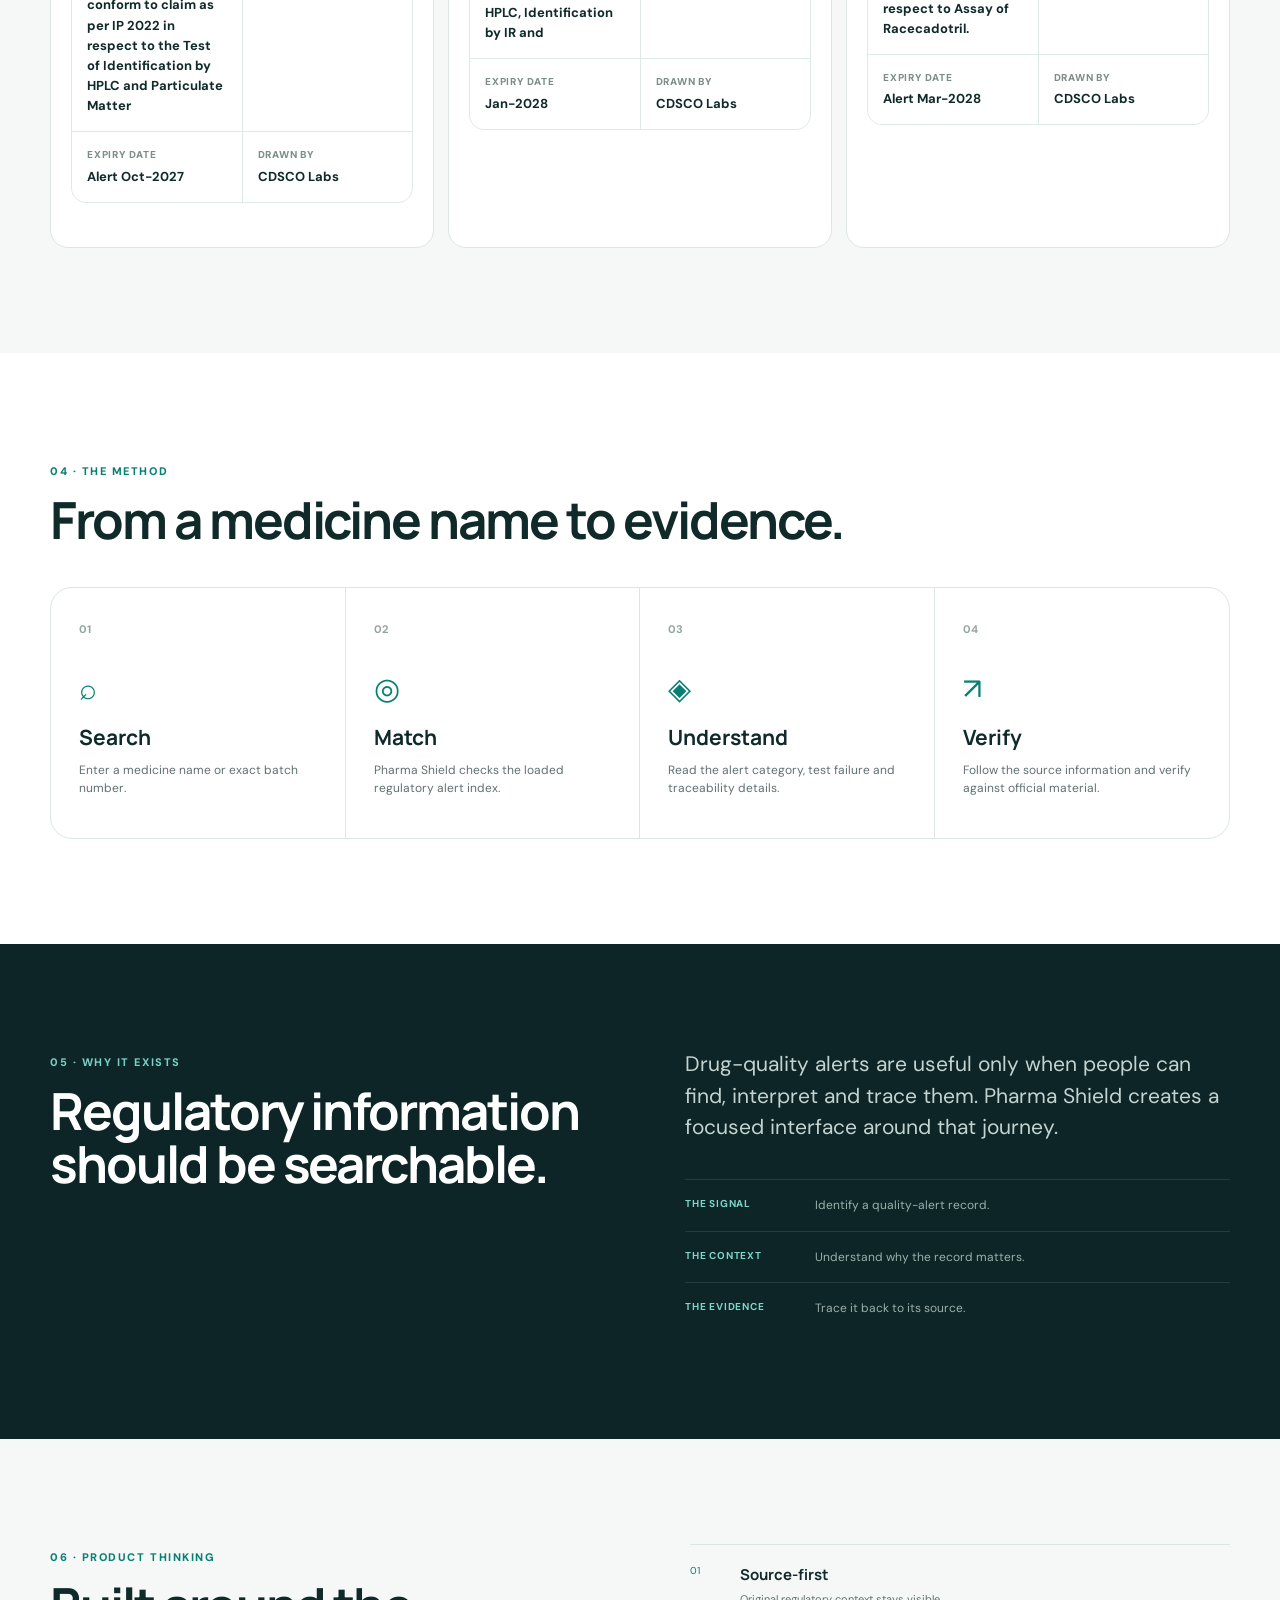
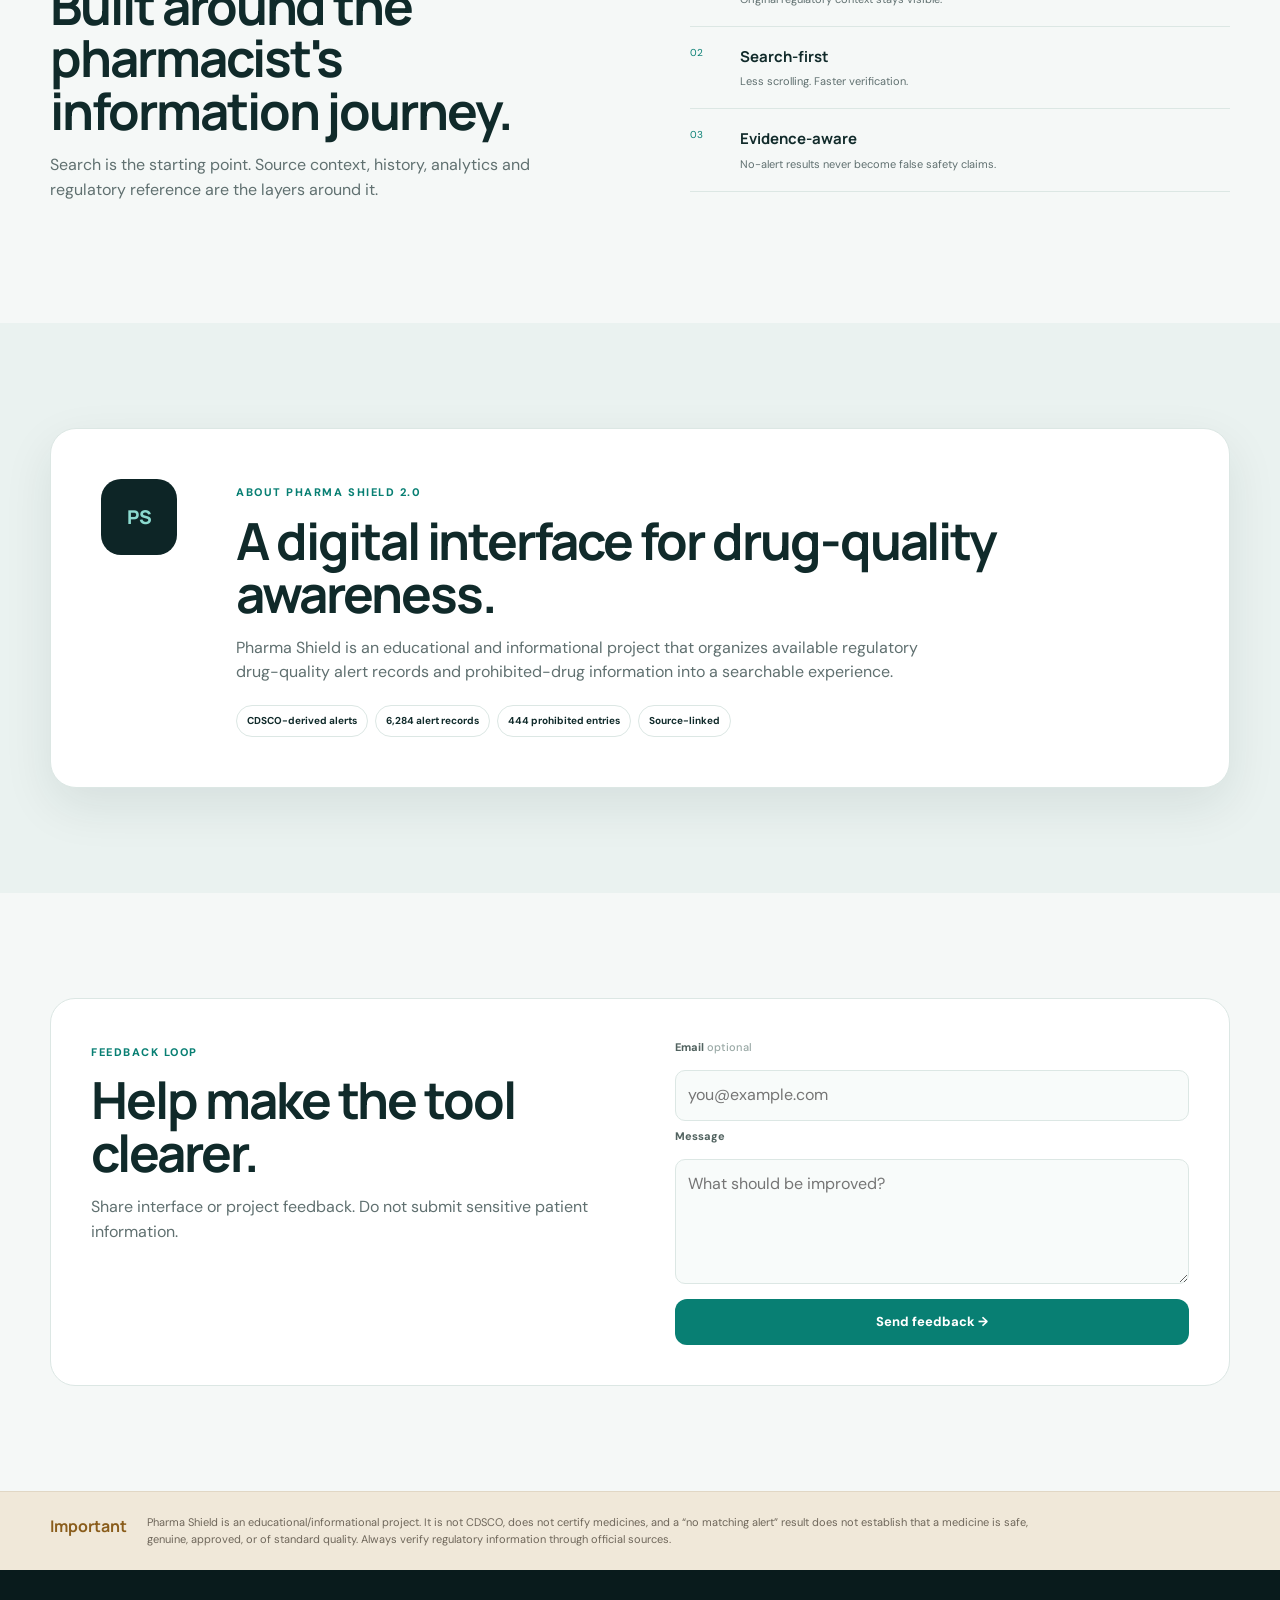
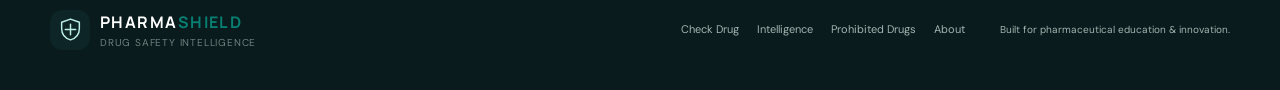
==== commit 7dd6f278: "Add files via upload" ====
--- a/index.html
+++ b/index.html
@@ -1,413 +1,189 @@
-<!DOCTYPE html>
+<!doctype html>
 <html lang="en">
 <head>
-  <meta charset="UTF-8">
-  <meta name="viewport" content="width=device-width, initial-scale=1.0">
-  <title>Pharma Shield — Drug Alert Checker</title>
-  <meta name="description" content="Pharma Shield checks medicine names and batch numbers against the available CDSCO quality-alert dataset.">
-  <link rel="preconnect" href="https://fonts.googleapis.com">
-  <link rel="preconnect" href="https://fonts.gstatic.com" crossorigin>
-  <link href="https://fonts.googleapis.com/css2?family=DM+Sans:wght@400;500;600;700&family=Manrope:wght@600;700;800&display=swap" rel="stylesheet">
-  <link rel="stylesheet" href="style.css">
-
-<style id="scanner-straight-fix">
-  /* Pharma Shield: keep the scanner perfectly straight */
-  .visual-card {
-    transform: none !important;
-    rotate: 0deg !important;
-    perspective: none !important;
-  }
-
-  .scan-stage,
-  .shield-large,
-  .scan-line {
-    rotate: 0deg !important;
-  }
-
-  .scan-line {
-    transform-origin: center center;
-  }
-</style>
-
+<meta charset="utf-8">
+<meta name="viewport" content="width=device-width,initial-scale=1">
+<title>Pharma Shield 2.0 — Drug Safety Intelligence</title>
+<meta name="description" content="Pharma Shield turns drug-quality alerts and regulatory records into a searchable medicine-safety intelligence experience.">
+<link rel="preconnect" href="https://fonts.googleapis.com">
+<link rel="preconnect" href="https://fonts.gstatic.com" crossorigin>
+<link href="https://fonts.googleapis.com/css2?family=DM+Sans:wght@400;500;600;700&family=Manrope:wght@600;700;800&display=swap" rel="stylesheet">
+<link rel="stylesheet" href="style.css">
 </head>
 <body>
-  <div id="toast-region" class="toast-region" aria-live="polite"></div>
+<div id="toast-region" class="toast-region" aria-live="polite"></div>
 
-  <header class="site-header" id="site-header">
-    <div class="shell header-shell">
-      <a href="#home" class="brand" aria-label="Pharma Shield home">
-        <span class="brand-icon" aria-hidden="true">
-          <svg viewBox="0 0 48 48"><path d="M24 4 41 10v12c0 10.8-6.8 18.8-17 22C13.8 40.8 7 32.8 7 22V10z"/><path d="M24 14v20M14 24h20"/></svg>
-        </span>
-        <span>
-          <strong>Pharma Shield</strong>
-          <small>Drug quality alert checker</small>
-        </span>
-      </a>
+<header class="site-header" id="site-header">
+  <div class="shell header-shell">
+    <a class="brand" href="#home" aria-label="Pharma Shield home">
+      <span class="brand-mark" aria-hidden="true"><svg viewBox="0 0 48 48"><path d="M24 4 41 10v12c0 10.8-6.8 18.8-17 22C13.8 40.8 7 32.8 7 22V10z"/><path d="M24 14v20M14 24h20"/></svg></span>
+      <span><strong>PHARMA<span>SHIELD</span></strong><small>Drug Safety Intelligence</small></span>
+    </a>
+    <nav class="main-nav" id="main-nav" aria-label="Primary navigation">
+      <a href="#home" data-nav>Overview</a>
+      <a href="#check" data-nav>Check Drug</a>
+      <a href="#analytics" data-nav>Intelligence</a>
+      <a href="#recent" data-nav>Alert Explorer</a>
+      <a href="#how-it-works" data-nav>How It Works</a>
+      <a href="#about" data-nav>About</a>
+      <a href="prohibited.html" data-nav>Prohibited Drugs</a>
+    </nav>
+    <a class="header-cta" href="#check">Open Drug Check <span>↗</span></a>
+    <button class="nav-toggle" id="nav-toggle" aria-label="Toggle navigation" aria-expanded="false"><span></span><span></span><span></span></button>
+  </div>
+</header>
 
-      <nav class="main-nav" id="main-nav">
-        <a href="#home" data-nav>Home</a>
-        <a href="#check" data-nav>Check Drug</a>
-        <a href="#analytics" data-nav>Analytics</a>
-        <a href="#recent" data-nav>Alerts</a>
-        <a href="#how-it-works" data-nav>How It Works</a>
-        <a href="#about" data-nav>About</a>
-        <a href="prohibited.html" data-nav>Prohibited Drugs</a>
-      </nav>
+<main>
+<section class="hero" id="home">
+  <div class="hero-grid"></div><div class="hero-orb hero-orb-a"></div><div class="hero-orb hero-orb-b"></div>
+  <div class="shell hero-shell">
+    <div class="hero-copy">
+      <div class="eyebrow"><i></i> REGULATORY INTELLIGENCE · CDSCO-DERIVED DATA</div>
+      <h1>Don't just search a medicine.<br><em>Understand its record.</em></h1>
+      <p class="hero-lead">Pharma Shield turns scattered drug-quality alerts into a clear, searchable intelligence layer for pharmacy education and medicine-safety awareness.</p>
+      <div class="hero-actions"><a href="#check" class="btn btn-primary">Check a medicine <span>→</span></a><a href="prohibited.html" class="btn btn-ghost">Explore prohibited drugs</a></div>
+      <div class="hero-trust"><span>● Real regulatory dataset</span><span>● Source-linked records</span><span>● No patient data stored</span></div>
+    </div>
+    <div class="hero-command">
+      <div class="command-top"><span class="live-dot"></span><span>PHARMA SHIELD COMMAND</span><b>2.0</b></div>
+      <div class="command-title">What are you verifying?</div>
+      <a class="command-card" href="#check"><span class="command-icon">⌕</span><span><strong>Medicine / batch</strong><small>Search the regulatory alert index</small></span><span>→</span></a>
+      <button class="command-card" type="button" id="scan-open-btn"><span class="command-icon">⌁</span><span><strong>Package scan</strong><small>Use OCR to pre-fill medicine details</small></span><span>→</span></button>
+      <div class="command-foot"><span>6,284 alert records</span><span>444 prohibited entries</span></div>
+    </div>
+  </div>
+</section>
 
-      <a class="header-cta" href="#check">Check a medicine <span>→</span></a>
-      <button class="nav-toggle" id="nav-toggle" aria-label="Toggle navigation" aria-expanded="false">
-        <span></span><span></span><span></span>
-      </button>
+<section class="workspace section-pad" id="check">
+  <div class="shell">
+    <div class="section-head split">
+      <div><span class="eyebrow">01 · VERIFY</span><h2>One search. A regulatory trail.</h2><p>Start with a medicine name, or narrow the check with an exact batch number.</p></div>
+      <div class="head-note"><span class="signal"></span> Search results stay tied to the source record.</div>
     </div>
-  </header>
 
-  <main>
-    <section class="hero" id="home">
-      <div class="hero-glow hero-glow-a"></div>
-      <div class="hero-glow hero-glow-b"></div>
-      <div class="shell hero-shell">
-        <div class="hero-copy">
-          <div class="status-pill"><span class="pulse-dot"></span> CDSCO quality-alert lookup</div>
-          <h1>Check a medicine.<br><em>Know the alert.</em></h1>
-          <p class="hero-sub">Enter a medicine name and optional batch number to check the records currently available in Pharma Shield.</p>
+    <div class="check-layout">
+      <div class="search-panel">
+        <div class="panel-label">MEDICINE CHECK</div>
+        <form id="search-form" novalidate>
+          <div class="field-block">
+            <label for="medicine-name">Medicine / brand name</label>
+            <div class="input-wrap"><span class="input-icon">⌕</span><input id="medicine-name" name="medicineName" type="text" placeholder="e.g. Paracetamol 500 mg" autocomplete="off" role="combobox" aria-expanded="false" aria-controls="medicine-suggestions"><span class="key-hint">↵</span></div>
+            <ul id="medicine-suggestions" class="suggestion-list" role="listbox" hidden></ul>
+          </div>
+          <div class="field-block">
+            <label for="batch-number">Batch number <span>optional</span></label>
+            <div class="input-wrap"><span class="input-icon">#</span><input id="batch-number" name="batchNumber" type="text" placeholder="e.g. ABC123" autocomplete="off"></div>
+          </div>
+          <button id="check-btn" class="btn btn-primary check-submit" type="submit"><span class="btn-label">Run verification</span><span class="btn-spinner"></span><span class="btn-arrow">→</span></button>
+        </form>
+        <div class="search-divider"><span>OR</span></div>
+        <div class="scan-inline"><button class="btn btn-outline" type="button" id="scan-open-btn-2" onclick="document.getElementById('scan-open-btn').click()">Scan package</button><span>OCR can help fill the medicine and batch fields.</span></div>
+        <div id="history-strip" class="history-strip"><div class="mini-label">RECENT CHECKS</div><div id="history-pills" class="history-pills"></div><button id="history-clear" class="link-button" type="button">Clear</button></div>
+      </div>
 
-          <form class="search-card" id="search-form" novalidate>
-            <div class="search-field">
-              <label for="medicine-name">Medicine name</label>
-              <div class="input-wrap">
-                <span class="input-icon">⌕</span>
-                <input type="text" id="medicine-name" name="medicineName" placeholder="e.g. Paracetamol 500mg" autocomplete="off" role="combobox" aria-expanded="false" aria-controls="medicine-suggestions">
-              </div>
-              <ul class="suggestion-list" id="medicine-suggestions" role="listbox" hidden></ul>
-            </div>
-            <div class="search-field">
-              <label for="batch-number">Batch number <span>optional</span></label>
-              <div class="input-wrap">
-                <span class="input-icon">#</span>
-                <input type="text" id="batch-number" name="batchNumber" placeholder="e.g. ABC123" autocomplete="off">
-              </div>
-            </div>
-            <button type="submit" class="btn btn-primary btn-check" id="check-btn">
-              <span class="btn-label">Check drug</span>
-              <span class="btn-spinner" aria-hidden="true"></span>
-              <span class="btn-arrow">→</span>
-            </button>
-          </form>
+      <aside class="method-panel">
+        <div class="method-icon">◈</div>
+        <span class="eyebrow">WHAT GETS CHECKED</span>
+        <h3>Signal, record, source.</h3>
+        <div class="method-list"><div><b>01</b><span>Medicine &amp; batch matching</span></div><div><b>02</b><span>Alert category and test failure</span></div><div><b>03</b><span>Traceability and report period</span></div><div><b>04</b><span>Official source verification</span></div></div>
+        <p>“No matching alert found” is not a certification of safety or quality.</p>
+      </aside>
+    </div>
 
-          <div class="scan-cta">
-            <button type="button" class="btn btn-scan" id="scan-open-btn">📷 Scan medicine package</button>
-            <span class="hero-note" style="margin:0">Upload or photograph a strip/box to auto-fill the search.</span>
-          </div>
+    <div class="scan-panel" id="scan-panel" hidden>
+      <div class="scan-panel-head"><div><span class="eyebrow">PACKAGE INTELLIGENCE</span><h3>Scan and review</h3></div><button class="icon-button scan-close" id="scan-close-btn" type="button" aria-label="Close scanner">×</button></div>
+      <input type="file" id="scan-file-input" accept="image/*" capture="environment" hidden>
+      <div class="scan-workbench">
+        <div class="scan-dropzone" id="scan-dropzone" tabindex="0" role="button"><div class="scan-graphic">⌁</div><strong>Upload or capture a medicine package</strong><span>Use a clear strip/box image with readable text.</span></div>
+        <div id="scan-preview" class="scan-preview" hidden><img id="scan-preview-img" alt="Medicine package preview"></div>
+        <div class="scan-readout"><div id="scan-status" class="scan-status">Waiting for an image.</div><div id="scan-raw-details" class="scan-raw-details"></div><div id="scan-raw-text" class="scan-raw-text"></div></div>
+      </div>
+      <div class="scan-review">
+        <div><label for="scan-name-field">Detected medicine</label><input id="scan-name-field" type="text"></div>
+        <div><label for="scan-batch-field">Detected batch</label><input id="scan-batch-field" type="text"></div>
+        <p id="scan-confidence-note" class="scan-confidence-note">OCR output should be reviewed before verification.</p>
+      </div>
+      <div class="scan-actions"><button id="scan-verify" class="btn btn-primary" type="button">Process image</button><button id="scan-use-btn" class="btn btn-outline" type="button">Use in search</button><button id="scan-rescan-btn" class="btn btn-outline" type="button">Scan again</button></div>
+    </div>
 
-          <div class="scan-panel" id="scan-panel" hidden>
-            <div class="scan-panel-head">
-              <h3>📷 Scan medicine</h3>
-              <button type="button" class="scan-close" id="scan-close-btn" aria-label="Close scanner">×</button>
-            </div>
+    <div id="result-container" class="result-container" aria-live="polite"></div>
 
-            <input type="file" id="scan-file-input" accept="image/*" capture="environment" hidden>
-            <div class="scan-dropzone" id="scan-dropzone" tabindex="0" role="button" aria-label="Upload or capture a photo of the medicine package">
-              <strong>Upload a photo or use your camera</strong>
-              Click to choose an image of the medicine strip/box
-              <small>OCR runs only when you upload — nothing is scanned automatically.</small>
-            </div>
+    <div class="filter-card" id="alert-filter-card">
+      <div><span class="eyebrow">HISTORICAL VIEW</span><h3>Explore a report period</h3><p>Jump into the available month/year alert index.</p></div>
+      <div class="filter-controls"><label>Month<select id="alert-month"><option value="">All months</option></select></label><label>Year<select id="alert-year"><option value="">All years</option></select></label><button id="alert-filter-btn" class="btn btn-primary" type="button">View reports</button><button id="alert-filter-clear" class="btn btn-outline" type="button">Reset</button></div>
+      <div id="alert-filter-status" class="filter-status"></div>
+    </div>
+  </div>
+</section>
 
-            <div class="scan-preview" id="scan-preview" hidden>
-              <img id="scan-preview-img" alt="Uploaded medicine package preview">
-            </div>
+<section class="stats-band" id="stats">
+  <div class="shell stats-grid" id="stats-grid">
+    <div class="stat-item"><span class="stat-kicker">ALERT INDEX</span><strong id="stat-total">—</strong><span>drug-quality records</span></div>
+    <div class="stat-item"><span class="stat-kicker">NSQ SIGNALS</span><strong id="stat-nsq">—</strong><span>not-of-standard-quality</span></div>
+    <div class="stat-item"><span class="stat-kicker">MANUFACTURERS</span><strong id="stat-manufacturers">—</strong><span>represented in dataset</span></div>
+    <div class="stat-item"><span class="stat-kicker">UPDATED</span><strong id="stat-updated">—</strong><span>dataset coverage</span></div>
+  </div>
+</section>
 
-            <p class="scan-status" id="scan-status" hidden></p>
+<section class="section-pad dark-section" id="analytics">
+  <div class="shell">
+    <div class="section-head"><span class="eyebrow">02 · INTELLIGENCE</span><h2>See the signal behind the records.</h2><p>Turn the alert archive into patterns you can explore—not just numbers on a page.</p></div>
+    <div class="insight-grid">
+      <article class="chart-panel chart-wide"><div class="panel-top"><div><span>ALERT ACTIVITY</span><h3>Yearly distribution</h3></div><span class="panel-tag">REAL DATA</span></div><div class="chart-wrap"><canvas id="chart-years"></canvas></div></article>
+      <article class="chart-panel"><div class="panel-top"><div><span>CLASSIFICATION</span><h3>Alert mix</h3></div></div><div class="chart-wrap"><canvas id="chart-category-split"></canvas></div></article>
+      <article class="chart-panel"><div class="panel-top"><div><span>MANUFACTURER LANDSCAPE</span><h3>Most represented</h3></div></div><div class="chart-wrap"><canvas id="chart-manufacturers"></canvas></div></article>
+      <article class="chart-panel chart-wide"><div class="panel-top"><div><span>QUALITY SIGNAL</span><h3>Common failure reasons</h3></div></div><div class="chart-wrap tall"><canvas id="chart-reasons"></canvas></div></article>
+    </div>
+    <div class="historical-card" id="historical-database"><div><span class="eyebrow">ARCHIVE</span><h3>Historical database</h3><p>Coverage and alert counts calculated from the loaded dataset.</p></div><div class="archive-metrics"><span><b id="hist-years">—</b> years</span><span><b id="hist-total">—</b> total</span><span><b id="hist-nsq">—</b> NSQ</span><span><b id="hist-alerted">—</b> alerted</span></div><small id="hist-coverage-note"></small></div>
+  </div>
+</section>
 
-            <div class="scan-verify" id="scan-verify" hidden>
-              <p class="scan-confidence" id="scan-confidence-note"></p>
-              <label for="scan-name-field">Medicine name (extracted — edit if needed)</label>
-              <input type="text" id="scan-name-field">
-              <label for="scan-batch-field">Batch number (extracted — edit if needed)</label>
-              <input type="text" id="scan-batch-field">
-              <div class="scan-actions">
-                <button type="button" class="btn btn-primary" id="scan-use-btn">Verify medicine →</button>
-                <button type="button" class="btn btn-outline" id="scan-rescan-btn">Scan another photo</button>
-              </div>
-            </div>
-          </div>
+<section class="section-pad" id="recent">
+  <div class="shell">
+    <div class="section-head split"><div><span class="eyebrow">03 · ALERT EXPLORER</span><h2>Recent signals, source-first.</h2><p>Browse recent quality-alert records and open the underlying details.</p></div><a href="#check" class="text-link">Run a check →</a></div>
+    <div id="recent-grid" class="recent-grid"></div>
+  </div>
+</section>
 
-          <div class="history-strip" id="history-strip" hidden>
-            <span class="history-strip-label">Recent searches</span>
-            <div class="history-pills" id="history-pills"></div>
-            <button class="history-clear" id="history-clear" type="button">Clear</button>
-          </div>
+<section class="section-pad process-section" id="how-it-works">
+  <div class="shell">
+    <div class="section-head"><span class="eyebrow">04 · THE METHOD</span><h2>From a medicine name to evidence.</h2></div>
+    <div class="process-grid">
+      <article><b>01</b><span class="process-icon">⌕</span><h3>Search</h3><p>Enter a medicine name or exact batch number.</p></article>
+      <article><b>02</b><span class="process-icon">◎</span><h3>Match</h3><p>Pharma Shield checks the loaded regulatory alert index.</p></article>
+      <article><b>03</b><span class="process-icon">◈</span><h3>Understand</h3><p>Read the alert category, test failure and traceability details.</p></article>
+      <article><b>04</b><span class="process-icon">↗</span><h3>Verify</h3><p>Follow the source information and verify against official material.</p></article>
+    </div>
+  </div>
+</section>
 
-          <div class="alert-filter-card" id="alert-filter-card">
-            <div class="alert-filter-head">
-              <div>
-                <span class="filter-kicker">REPORT HISTORY</span>
-                <h3>Check reports by month &amp; year</h3>
-                <p>See all CDSCO quality-alert reports recorded for a selected month and year.</p>
-              </div>
-            </div>
-            <div class="alert-filter-controls">
-              <div class="search-field filter-field">
-                <label for="alert-month">Month</label>
-                <select id="alert-month">
-                  <option value="">Select month</option>
-                </select>
-              </div>
-              <div class="search-field filter-field">
-                <label for="alert-year">Year</label>
-                <select id="alert-year">
-                  <option value="">Select year</option>
-                </select>
-              </div>
-              <button type="button" class="btn btn-primary" id="alert-filter-btn">Filter Reports</button>
-              <button type="button" class="btn btn-outline" id="alert-filter-clear">Clear Filter</button>
-            </div>
-            <p class="alert-filter-status" id="alert-filter-status" aria-live="polite"></p>
-          </div>
+<section class="section-pad dark-section" id="why">
+  <div class="shell narrative">
+    <div><span class="eyebrow">05 · WHY IT EXISTS</span><h2>Regulatory information should be searchable.</h2></div>
+    <div class="narrative-copy"><p>Drug-quality alerts are useful only when people can find, interpret and trace them. Pharma Shield creates a focused interface around that journey.</p><div class="narrative-lines"><div><b>THE SIGNAL</b><span>Identify a quality-alert record.</span></div><div><b>THE CONTEXT</b><span>Understand why the record matters.</span></div><div><b>THE EVIDENCE</b><span>Trace it back to its source.</span></div></div></div>
+  </div>
+</section>
 
-          <div class="hero-note">
-            <span>✓</span> Search runs locally in your browser. No personal information is stored.
-          </div>
-        </div>
+<section class="section-pad" id="innovation">
+  <div class="shell innovation-layout">
+    <div><span class="eyebrow">06 · PRODUCT THINKING</span><h2>Built around the pharmacist's information journey.</h2><p>Search is the starting point. Source context, history, analytics and regulatory reference are the layers around it.</p></div>
+    <div class="feature-stack"><div><span>01</span><strong>Source-first</strong><small>Original regulatory context stays visible.</small></div><div><span>02</span><strong>Search-first</strong><small>Less scrolling. Faster verification.</small></div><div><span>03</span><strong>Evidence-aware</strong><small>No-alert results never become false safety claims.</small></div></div>
+  </div>
+</section>
 
-        <div class="hero-visual" aria-hidden="true">
-          <div class="visual-card">
-            <div class="visual-top"><span>PHARMA SHIELD</span><span>SCAN 01</span></div>
-            <div class="scan-stage">
-              <div class="scan-orbit orbit-one"></div>
-              <div class="scan-orbit orbit-two"></div>
-              <div class="shield-large">
-                <svg viewBox="0 0 160 180">
-                  <path d="M80 8 139 29v51c0 38-23 64-59 82C44 144 21 118 21 80V29z"/>
-                  <path d="M80 52v58M51 81h58"/>
-                </svg>
-              </div>
-              <div class="scan-line"></div>
-              <div class="scan-chip chip-one">DATABASE<br><b>READY</b></div>
-              <div class="scan-chip chip-two">STATUS<br><b>ACTIVE</b></div>
-            </div>
-            <div class="visual-bottom"><span><i></i> Browser lookup</span><span>Secure UI</span></div>
-          </div>
-        </div>
-      </div>
-    </section>
+<section class="section-pad about-section" id="about">
+  <div class="shell about-card"><div class="about-mark">PS</div><div><span class="eyebrow">ABOUT PHARMA SHIELD 2.0</span><h2>A digital interface for drug-quality awareness.</h2><p>Pharma Shield is an educational and informational project that organizes available regulatory drug-quality alert records and prohibited-drug information into a searchable experience.</p><div class="source-chips"><span>CDSCO-derived alerts</span><span>6,284 alert records</span><span>444 prohibited entries</span><span>Source-linked</span></div></div></div>
+</section>
 
-    <section class="results-section" id="check">
-      <div class="shell">
-        <div id="result-container" class="result-container" hidden></div>
-      </div>
-    </section>
+<section class="section-pad feedback-section" id="feedback">
+  <div class="shell feedback-card"><div><span class="eyebrow">FEEDBACK LOOP</span><h2>Help make the tool clearer.</h2><p>Share interface or project feedback. Do not submit sensitive patient information.</p></div><form id="feedback-form"><label for="fb-email">Email <span>optional</span></label><input id="fb-email" type="email" placeholder="you@example.com"><label for="fb-message">Message</label><textarea id="fb-message" rows="4" placeholder="What should be improved?"></textarea><button class="btn btn-primary" type="submit">Send feedback →</button></form></div>
+</section>
 
-    <section class="stats-section" id="stats">
-      <div class="shell">
-        <div class="section-head">
-          <div>
-            <span class="section-kicker">DATASET</span>
-            <h2>At a glance</h2>
-          </div>
-          <span class="dataset-badge">● Loaded in browser</span>
-        </div>
-        <p class="section-sub">Live figures calculated from the JSON records currently loaded by Pharma Shield.</p>
-        <div class="stats-grid" id="stats-grid">
-          <div class="stat-card stat-featured"><span class="stat-icon">▦</span><strong id="stat-total">—</strong><span>Total records</span></div>
-          <div class="stat-card"><span class="stat-icon red">!</span><strong id="stat-nsq">—</strong><span>NSQ records</span></div>
-          <div class="stat-card"><span class="stat-icon teal">⌂</span><strong id="stat-manufacturers">—</strong><span>Manufacturers</span></div>
-          <div class="stat-card"><span class="stat-icon blue">↻</span><strong id="stat-updated">—</strong><span>Last updated</span></div>
-        </div>
+<section class="disclaimer" id="disclaimer"><div class="shell"><strong>Important</strong><p>Pharma Shield is an educational/informational project. It is not CDSCO, does not certify medicines, and a “no matching alert” result does not establish that a medicine is safe, genuine, approved, or of standard quality. Always verify regulatory information through official sources.</p></div></section>
+</main>
 
-        <div class="historical-strip" id="historical-database">
-          <div class="stat-card"><span class="stat-icon blue">▤</span><strong id="hist-years">—</strong><span>Years covered</span></div>
-          <div class="stat-card"><span class="stat-icon">▦</span><strong id="hist-total">—</strong><span>Total records</span></div>
-          <div class="stat-card"><span class="stat-icon red">!</span><strong id="hist-nsq">—</strong><span>NSQ records</span></div>
-          <div class="stat-card"><span class="stat-icon amber">⚠</span><strong id="hist-alerted">—</strong><span>Other alerted records</span></div>
-        </div>
-        <p class="historical-note" id="hist-coverage-note"></p>
-      </div>
-    </section>
+<footer><div class="shell footer-shell"><div><a class="brand" href="#home"><span class="brand-mark"><svg viewBox="0 0 48 48"><path d="M24 4 41 10v12c0 10.8-6.8 18.8-17 22C13.8 40.8 7 32.8 7 22V10z"/><path d="M24 14v20M14 24h20"/></svg></span><span><strong>PHARMA<span>SHIELD</span></strong><small>Drug Safety Intelligence</small></span></a></div><div class="footer-links"><a href="#check">Check Drug</a><a href="#analytics">Intelligence</a><a href="prohibited.html">Prohibited Drugs</a><a href="#about">About</a></div><small>Built for pharmaceutical education &amp; innovation.</small></div></footer>
 
-    <section class="analytics-section" id="analytics">
-      <div class="shell">
-        <div class="section-head">
-          <div>
-            <span class="section-kicker">ANALYTICS</span>
-            <h2 style="color:#fff">Drug quality alerts, visualized</h2>
-          </div>
-        </div>
-        <p class="section-sub">Charts computed live from the records currently loaded by Pharma Shield.</p>
-
-        <div class="analytics-grid">
-          <div class="analytics-card">
-            <h4>Drug quality alerts by year</h4>
-            <div class="year-chart" id="chart-years"></div>
-          </div>
-          <div class="analytics-card">
-            <h4>NSQ vs. other alerts</h4>
-            <div id="chart-category-split"></div>
-          </div>
-          <div class="analytics-card">
-            <h4>Top manufacturers with alerts</h4>
-            <div id="chart-manufacturers"></div>
-          </div>
-          <div class="analytics-card">
-            <h4>Most common failure reasons</h4>
-            <div id="chart-reasons"></div>
-          </div>
-        </div>
-      </div>
-    </section>
-
-    <section class="recent-section" id="recent">
-      <div class="shell">
-        <div class="section-head">
-          <div>
-            <span class="section-kicker">WATCHLIST</span>
-            <h2>Recent quality alerts</h2>
-          </div>
-          <a href="#check" class="text-link">Check a medicine →</a>
-        </div>
-        <p class="section-sub">The latest records in the currently loaded dataset.</p>
-        <div class="recent-grid" id="recent-grid"></div>
-      </div>
-    </section>
-
-    <section class="how-section" id="how-it-works">
-      <div class="shell">
-        <div class="section-head centered">
-          <div>
-            <span class="section-kicker">SIMPLE PROCESS</span>
-            <h2>How Pharma Shield works</h2>
-          </div>
-        </div>
-        <div class="steps steps-4">
-          <article class="step">
-            <span class="step-number">01</span>
-            <div class="step-icon">⌕</div>
-            <h3>Search</h3>
-            <p>Enter a medicine name and, if available, the batch number printed on the pack.</p>
-          </article>
-          <article class="step">
-            <span class="step-number">02</span>
-            <div class="step-icon">📷</div>
-            <h3>Scan</h3>
-            <p>Optionally upload or photograph the medicine packaging instead of typing.</p>
-          </article>
-          <article class="step">
-            <span class="step-number">03</span>
-            <div class="step-icon">◈</div>
-            <h3>Verify</h3>
-            <p>Pharma Shield checks your input against the available CDSCO-derived dataset.</p>
-          </article>
-          <article class="step">
-            <span class="step-number">04</span>
-            <div class="step-icon">✓</div>
-            <h3>Review</h3>
-            <p>See the result and confirm important findings against the official CDSCO source.</p>
-          </article>
-        </div>
-      </div>
-    </section>
-
-    <section class="why-section" id="why">
-      <div class="shell">
-        <div class="section-head centered">
-          <div>
-            <span class="section-kicker">WHY PHARMA SHIELD?</span>
-            <h2>The problem, the solution, the impact</h2>
-          </div>
-        </div>
-        <div class="why-grid">
-          <div class="why-card">
-            <h3>The problem</h3>
-            <p>CDSCO drug-quality reports contain important information, but searching through large reports manually can be time-consuming.</p>
-          </div>
-          <div class="why-card">
-            <h3>The solution</h3>
-            <p>Pharma Shield provides a simple medicine and batch-based search interface to quickly identify matching quality-alert records.</p>
-          </div>
-          <div class="why-card">
-            <h3>The impact</h3>
-            <p>Users can quickly locate relevant records and verify the information against official CDSCO sources.</p>
-          </div>
-        </div>
-      </div>
-    </section>
-
-    <section class="innovation-section" id="innovation">
-      <div class="shell">
-        <div class="section-head centered">
-          <div>
-            <span class="section-kicker">INNOVATION</span>
-            <h2>What makes Pharma Shield different?</h2>
-          </div>
-        </div>
-        <div class="innovation-grid">
-          <div class="innovation-card"><span>01</span><h4>Batch-level checking</h4><p>Search using medicine name and specific batch number.</p></div>
-          <div class="innovation-card"><span>02</span><h4>Instant alerts</h4><p>Clearly identify matching NSQ/quality-alert records.</p></div>
-          <div class="innovation-card"><span>03</span><h4>Medicine scanning</h4><p>Use OCR to extract medicine information from package images.</p></div>
-          <div class="innovation-card"><span>04</span><h4>Historical database</h4><p>Search available historical CDSCO drug-quality records.</p></div>
-          <div class="innovation-card"><span>05</span><h4>Easy access</h4><p>Browser-based interface with no installation required.</p></div>
-        </div>
-      </div>
-    </section>
-
-    <section class="about-section" id="about">
-      <div class="shell about-grid">
-        <div class="about-copy">
-          <span class="section-kicker">THE PROJECT</span>
-          <h2>Built to make drug-alert information easier to check.</h2>
-          <p>Pharma Shield is an educational drug-quality awareness platform for quickly searching medicine and batch information against the dataset included with this project.</p>
-          <p>The dataset bundled with this project is organized from official CDSCO drug-quality alert publications. Pharma Shield does not certify medicines as safe — always verify important findings against the official CDSCO source.</p>
-        </div>
-        <aside class="source-card">
-          <div class="source-icon">⌁</div>
-          <span class="section-kicker">OFFICIAL SOURCE</span>
-          <h3>CDSCO</h3>
-          <p>Quality alerts and NSQ notices are published by the Central Drugs Standard Control Organisation, Government of India.</p>
-          <a class="btn btn-outline" href="https://cdsco.gov.in" target="_blank" rel="noopener noreferrer">Visit CDSCO ↗</a>
-        </aside>
-      </div>
-    </section>
-
-    <section class="feedback-section" id="feedback">
-      <div class="shell feedback-shell">
-        <div>
-          <span class="section-kicker">FEEDBACK</span>
-          <h2>Help improve the project.</h2>
-          <p>Use this demo form to show the intended feedback flow. It does not send information to a server.</p>
-        </div>
-        <form class="feedback-form" id="feedback-form">
-          <input type="email" id="fb-email" placeholder="Email (optional)" autocomplete="off">
-          <textarea id="fb-message" rows="3" placeholder="Your suggestion or issue" required></textarea>
-          <button type="submit" class="btn btn-primary">Send feedback →</button>
-        </form>
-      </div>
-    </section>
-
-    <section class="disclaimer-section" id="disclaimer">
-      <div class="shell">
-        <div class="disclaimer-card">
-          <div class="disclaimer-mark">!</div>
-          <div>
-            <span class="section-kicker">IMPORTANT</span>
-            <h2>Educational project — not a safety certificate.</h2>
-            <p>“No alert found” only means that no matching record was found in the available dataset. It does not guarantee that a medicine is safe, genuine, or free from quality issues. Verify important information with official sources and consult a qualified healthcare professional for medical decisions.</p>
-          </div>
-        </div>
-      </div>
-    </section>
-  </main>
-
-  <footer class="site-footer">
-    <div class="shell footer-shell">
-      <div class="footer-brand">
-        <span class="brand-icon small"><svg viewBox="0 0 48 48"><path d="M24 4 41 10v12c0 10.8-6.8 18.8-17 22C13.8 40.8 7 32.8 7 22V10z"/><path d="M24 14v20M14 24h20"/></svg></span>
-        <strong>Pharma Shield</strong>
-      </div>
-      <p>College Innovation Practical · Educational use · Not affiliated with CDSCO<br>
-      Data Source: CDSCO · Purpose: Educational / Informational · Package scanning uses the open-source Tesseract.js OCR library, loaded only when you use the scanner.</p>
-    </div>
-  </footer>
-
-  <script src="script.js"></script>
+<script src="script.js"></script>
 </body>
-</html>
+</html>
--- a/style.css
+++ b/style.css
@@ -1,238 +1,31 @@
-*{box-sizing:border-box}
+/* PHARMA SHIELD 2.0 — Reimagined visual system */
 :root{
-  --navy:#071a2e;--navy2:#0d2a46;--ink:#10243a;--muted:#647487;
-  --teal:#18b6a2;--teal2:#0b8f80;--mint:#e9faf7;--bg:#f6f9fb;--white:#fff;
-  --line:#dfe7ee;--red:#d92f45;--redbg:#fff0f2;--amber:#c88916;--amberbg:#fff8e9;
-  --green:#11875f;--greenbg:#eaf9f2;--shadow:0 18px 50px rgba(7,26,46,.09);
-  --display:"Manrope",sans-serif;--body:"DM Sans",sans-serif
+  --ink:#102a2a;--muted:#607070;--paper:#f5f8f7;--card:#ffffff;--line:#dce7e4;
+  --teal:#087f73;--teal-dark:#075d56;--mint:#dff4ef;--red:#c63d3d;--amber:#c57a21;
+  --navy:#0d2526;--navy-2:#132f31;--shadow:0 18px 50px rgba(12,45,43,.09);
+  --radius:22px;--shell:1180px;
 }
-html{scroll-behavior:smooth}
-body{margin:0;background:var(--bg);color:var(--ink);font-family:var(--body);line-height:1.55;-webkit-font-smoothing:antialiased}
-a{color:inherit}.shell{width:min(1160px,calc(100% - 40px));margin:auto}
-h1,h2,h3,strong{font-family:var(--display)}h1,h2,h3,p{margin-top:0}
-h2{font-size:clamp(2rem,3vw,2.7rem);line-height:1.1;letter-spacing:-.04em;margin-bottom:12px}
-p{color:var(--muted)}
-.site-header{position:sticky;top:0;z-index:100;background:rgba(255,255,255,.88);backdrop-filter:blur(16px);border-bottom:1px solid rgba(223,231,238,.8)}
-.header-shell{height:76px;display:flex;align-items:center;gap:26px}
-.brand{display:flex;align-items:center;gap:10px;text-decoration:none;margin-right:auto}
-.brand-icon{width:40px;height:40px;display:grid;place-items:center;border-radius:12px;background:var(--mint);border:1px solid #bfeee7}
-.brand-icon svg{width:29px;height:29px}.brand-icon path:first-child{fill:none;stroke:var(--teal2);stroke-width:2.5}.brand-icon path:last-child{fill:none;stroke:var(--navy);stroke-width:3;stroke-linecap:round}
-.brand strong{display:block;font-size:1rem}.brand small{display:block;color:#8290a0;font-size:.66rem;margin-top:1px}
-.main-nav{display:flex;gap:25px}.main-nav a{text-decoration:none;color:#536579;font-size:.82rem;font-weight:600}.main-nav a:hover,.main-nav a.active{color:var(--navy)}
-.header-cta{background:var(--navy);color:#fff;text-decoration:none;padding:10px 15px;border-radius:10px;font-size:.78rem;font-weight:700}.header-cta span{color:var(--teal);margin-left:4px}
-.nav-toggle{display:none;border:0;background:none;padding:8px}.nav-toggle span{display:block;width:22px;height:2px;background:var(--navy);margin:4px}
-.hero{position:relative;overflow:hidden;background:linear-gradient(135deg,#f8fbfc 0%,#edf9f7 100%);padding:82px 0 74px;border-bottom:1px solid var(--line)}
-.hero-shell{display:grid;grid-template-columns:1.05fr .95fr;gap:50px;align-items:center;position:relative;z-index:2}
-.hero-glow{position:absolute;border-radius:50%;filter:blur(2px);opacity:.55}.hero-glow-a{width:360px;height:360px;background:#d8f6f1;right:2%;top:-130px}.hero-glow-b{width:250px;height:250px;background:#e5efff;left:-120px;bottom:-120px}
-.status-pill{display:inline-flex;align-items:center;gap:8px;background:#fff;border:1px solid #cfe9e5;color:var(--teal2);padding:7px 11px;border-radius:999px;font-size:.72rem;font-weight:700;letter-spacing:.02em;margin-bottom:20px;box-shadow:0 5px 20px rgba(8,80,70,.05)}
-.pulse-dot{width:7px;height:7px;border-radius:50%;background:var(--teal);box-shadow:0 0 0 5px rgba(24,182,162,.12)}
-h1{font-size:clamp(3rem,5.5vw,5.3rem);line-height:.98;letter-spacing:-.065em;margin:0 0 22px;color:var(--navy);font-weight:800}h1 em{font-style:normal;color:var(--teal2)}
-.hero-sub{font-size:1.05rem;max-width:600px;margin-bottom:26px}
-.search-card{display:grid;grid-template-columns:1.3fr 1fr auto;gap:12px;background:#fff;border:1px solid #d9e4eb;border-radius:18px;padding:13px;box-shadow:var(--shadow);max-width:760px}
-.search-field label{display:block;font-size:.68rem;font-weight:800;color:#54677b;text-transform:uppercase;letter-spacing:.06em;margin:4px 0 7px 8px}.search-field label span{font-weight:500;text-transform:none;color:#9aa6b2}
-.input-wrap{display:flex;align-items:center;border:1px solid #dbe4ea;background:#fbfdfe;border-radius:11px;padding:0 10px}.input-wrap:focus-within{border-color:var(--teal);box-shadow:0 0 0 4px rgba(24,182,162,.12);background:#fff}.input-icon{font-size:1.1rem;color:#91a0af;width:24px;text-align:center}
-.input-wrap input{border:0;outline:0;background:transparent;width:100%;padding:12px 6px;font:500 .9rem var(--body);color:var(--ink)}
-.btn{border:0;cursor:pointer;text-decoration:none;display:inline-flex;align-items:center;justify-content:center;gap:8px;border-radius:11px;padding:12px 18px;font-weight:800;font-family:var(--body);transition:.2s ease}.btn-primary{background:var(--navy);color:#fff}.btn-primary:hover{background:var(--teal2);transform:translateY(-1px);box-shadow:0 12px 25px rgba(7,26,46,.18)}
-.btn-check{min-width:135px;align-self:end;height:46px}.btn-arrow{color:var(--teal)}.btn-spinner{display:none;width:15px;height:15px;border:2px solid rgba(255,255,255,.35);border-top-color:#fff;border-radius:50%;animation:spin .7s linear infinite}.btn-check.is-loading .btn-label{opacity:.5}.btn-check.is-loading .btn-spinner{display:block}.btn-check.is-loading .btn-arrow{display:none}@keyframes spin{to{transform:rotate(360deg)}}
-.history-strip{display:flex;align-items:center;flex-wrap:wrap;gap:8px;margin-top:14px}.history-strip-label,.history-clear{font-size:.72rem;color:#8492a1}.history-pills{display:flex;flex-wrap:wrap;gap:6px}.history-pill{border:1px solid var(--line);background:#fff;border-radius:999px;padding:5px 9px;font-size:.72rem;cursor:pointer}.history-pill .dot{display:inline-block;width:6px;height:6px;border-radius:50%;margin-right:4px}.dot--ALERT{background:var(--red)}.dot--HISTORY{background:var(--amber)}.dot--CLEAR{background:var(--green)}.history-clear{border:0;background:none;text-decoration:underline;cursor:pointer}
-.hero-note{font-size:.72rem;color:#7b8b9c;margin-top:15px}.hero-note span{color:var(--teal2);font-weight:800;margin-right:5px}
-.visual-card{background:var(--navy);border-radius:28px;padding:18px;color:#fff;box-shadow:0 35px 70px rgba(7,26,46,.2);transform:rotate(1.2deg)}
-.visual-top,.visual-bottom{display:flex;justify-content:space-between;color:#7e9bb5;font-size:.62rem;letter-spacing:.12em;font-weight:800}.visual-top{padding:4px 6px 15px}.visual-bottom{padding:13px 6px 4px}.visual-bottom i{display:inline-block;width:6px;height:6px;background:var(--teal);border-radius:50%;margin-right:5px}
-.scan-stage{height:390px;border-radius:20px;background:radial-gradient(circle at center,rgba(24,182,162,.16),transparent 55%),#0b2239;position:relative;display:grid;place-items:center;overflow:hidden;border:1px solid rgba(255,255,255,.08)}
-.shield-large{width:190px;height:220px;filter:drop-shadow(0 0 25px rgba(24,182,162,.25));position:relative;z-index:3}.shield-large svg{width:100%;height:100%}.shield-large path:first-child{fill:rgba(24,182,162,.08);stroke:#48d6c5;stroke-width:2}.shield-large path:last-child{fill:none;stroke:#fff;stroke-width:3;stroke-linecap:round}
-.scan-orbit{position:absolute;border:1px solid rgba(72,214,197,.25);border-radius:50%;left:50%;top:50%;transform:translate(-50%,-50%)}.orbit-one{width:290px;height:290px;animation:pulse 3s ease-in-out infinite}.orbit-two{width:390px;height:390px;border-style:dashed;animation:spin 16s linear infinite}.scan-line{position:absolute;left:13%;right:13%;height:1px;background:#42dbc9;box-shadow:0 0 18px #42dbc9;top:50%;animation:scan 3s ease-in-out infinite;z-index:4}@keyframes scan{0%,100%{transform:translateY(-130px);opacity:0}15%,85%{opacity:1}50%{transform:translateY(130px)}}@keyframes pulse{50%{transform:translate(-50%,-50%) scale(1.04);opacity:.7}}
-.scan-chip{position:absolute;background:rgba(5,18,31,.72);border:1px solid rgba(72,214,197,.22);padding:9px 11px;border-radius:9px;color:#7e9bb5;font-size:.55rem;letter-spacing:.08em;z-index:5}.scan-chip b{color:#fff;font-size:.65rem}.chip-one{left:20px;top:32px}.chip-two{right:20px;bottom:32px}
-.results-section{padding:0 0 28px}.result-container[hidden]{display:none}.result-card{border-radius:20px;padding:25px;border:1px solid var(--line);box-shadow:var(--shadow);animation:rise .35s ease}@keyframes rise{from{opacity:0;transform:translateY(10px)}to{opacity:1;transform:none}}
-.result-card.status-alert{background:var(--redbg);border-color:#f1b9c1}.result-card.status-history{background:var(--amberbg);border-color:#ecd08d}.result-card.status-clear{background:var(--greenbg);border-color:#b6e5d1}.result-badge{display:inline-flex;padding:7px 11px;border-radius:999px;color:#fff;font-size:.78rem;font-weight:800;margin-bottom:10px}.status-alert .result-badge{background:var(--red)}.status-history .result-badge{background:var(--amber)}.status-clear .result-badge{background:var(--green)}.result-message{color:var(--ink);font-weight:600}.result-grid{display:flex;flex-direction:column;gap:0;margin:18px 0 0;padding-top:2px;border-top:1px solid rgba(16,36,58,.1)}.result-field{min-width:0;display:flex;flex-direction:column;gap:4px;padding:14px 4px;border-bottom:1px solid rgba(16,36,58,.08)}.result-field:last-child{border-bottom:0}.result-field dt{font-size:.65rem;text-transform:uppercase;letter-spacing:.06em;color:#748394;margin-bottom:0}.result-field dd{margin:0;font-weight:700;color:var(--navy);font-size:.94rem;line-height:1.4}.result-field dd.mono{font-family:ui-monospace,monospace}.result-note{font-size:.78rem;background:rgba(7,26,46,.045);padding:10px 12px;border-radius:9px;margin-bottom:0;margin-top:15px}.result-actions{margin-top:15px}.result-actions .btn-outline{background:#fff;border:1px solid #b8c6d2;color:var(--navy)}.result-actions .btn-outline:hover{background:var(--navy);color:#fff}
-.stats-section{background:var(--navy);color:#fff;padding:70px 0}.stats-section h2{color:#fff}.stats-section .section-sub{color:#9bb0c2}.section-head{display:flex;justify-content:space-between;align-items:end;gap:20px}.section-head.centered{justify-content:center;text-align:center}.section-kicker{font-size:.66rem;font-weight:800;letter-spacing:.16em;color:var(--teal2);display:block;margin-bottom:8px}.stats-section .section-kicker{color:#50d7c6}.dataset-badge{font-size:.7rem;color:#9eb2c3;border:1px solid rgba(255,255,255,.13);padding:7px 10px;border-radius:999px}.stats-grid{display:grid;grid-template-columns:repeat(5,1fr);gap:10px;margin-top:28px}.stat-card{min-height:145px;border:1px solid rgba(255,255,255,.12);background:rgba(255,255,255,.045);border-radius:16px;padding:17px;display:flex;flex-direction:column;justify-content:space-between}.stat-card.stat-featured{background:rgba(24,182,162,.1);border-color:rgba(24,182,162,.35)}.stat-card strong{font-size:1.9rem;color:#fff}.stat-card>span:last-child{font-size:.7rem;color:#9eb2c3}.stat-icon{width:30px;height:30px;border-radius:8px;display:grid;place-items:center;background:rgba(255,255,255,.08);color:#73e2d4;font-weight:800}.stat-icon.red{color:#ff8694}.stat-icon.amber{color:#ffd16e}.stat-icon.teal{color:#73e2d4}.stat-icon.blue{color:#91b9ff}
-.recent-section,.how-section,.about-section,.feedback-section,.disclaimer-section{padding:78px 0}.recent-grid{display:grid;grid-template-columns:repeat(3,1fr);gap:14px;margin-top:27px}.recent-card{background:#fff;border:1px solid var(--line);border-radius:17px;padding:19px;box-shadow:0 7px 25px rgba(7,26,46,.045);position:relative;overflow:hidden}.recent-card:before{content:"";position:absolute;left:0;top:0;bottom:0;width:3px;background:var(--red)}.recent-card.category-alert:before{background:var(--amber)}.recent-tag{display:inline-block;color:var(--red);background:var(--redbg);font-size:.62rem;font-weight:800;padding:5px 8px;border-radius:999px;text-transform:uppercase}.category-alert .recent-tag{color:var(--amber);background:var(--amberbg)}.recent-card h4{font-family:var(--display);margin:14px 0 6px;font-size:1rem}.recent-meta{font-size:.72rem;margin:3px 0;color:#748394}.batch{font-family:ui-monospace,monospace;color:var(--navy);font-weight:700}.recent-view{margin-top:14px;border:0;background:none;color:var(--teal2);font-weight:800;font-size:.72rem;padding:0;cursor:pointer}.details-body{display:none}.details-body.open{display:block}.text-link{color:var(--teal2);font-size:.78rem;font-weight:800;text-decoration:none}.steps{display:grid;grid-template-columns:repeat(3,1fr);gap:16px;margin-top:38px}.step{background:#fff;border:1px solid var(--line);border-radius:20px;padding:28px;position:relative}.step-number{position:absolute;right:18px;top:17px;color:#c9d3dc;font:800 .7rem ui-monospace,monospace}.step-icon{width:45px;height:45px;border-radius:13px;background:var(--mint);color:var(--teal2);display:grid;place-items:center;font-size:1.2rem;font-weight:800;margin-bottom:22px}.step h3{font-size:1.1rem;margin-bottom:8px}.step p{font-size:.84rem;margin-bottom:0}
-.about-section{background:#edf8f6}.about-grid{display:grid;grid-template-columns:1.25fr .75fr;gap:70px;align-items:center}.about-copy h2{max-width:650px}.about-copy p{max-width:650px}.source-card{background:#fff;border:1px solid #cfe7e3;border-radius:22px;padding:27px;box-shadow:var(--shadow)}.source-icon{width:43px;height:43px;border-radius:12px;background:var(--mint);color:var(--teal2);display:grid;place-items:center;font-weight:800;font-size:1.2rem;margin-bottom:20px}.source-card h3{font-size:1.5rem}.source-card p{font-size:.84rem}.btn-outline{background:#fff;border:1px solid #b9c7d2;color:var(--navy)}.btn-outline:hover{background:var(--navy);color:#fff}
-.feedback-shell{display:grid;grid-template-columns:.9fr 1.1fr;gap:55px;background:#fff;border:1px solid var(--line);border-radius:24px;padding:34px;box-shadow:var(--shadow)}.feedback-form{display:grid;gap:10px}.feedback-form input,.feedback-form textarea{border:1px solid var(--line);border-radius:11px;padding:12px 14px;font:500 .85rem var(--body);outline:0;background:#fbfdfe}.feedback-form input:focus,.feedback-form textarea:focus{border-color:var(--teal);box-shadow:0 0 0 4px rgba(24,182,162,.1)}.feedback-form textarea{resize:vertical}
-.disclaimer-card{display:grid;grid-template-columns:auto 1fr;gap:20px;align-items:start;background:#fff;border:1px solid #ead8ad;border-radius:20px;padding:27px}.disclaimer-mark{width:42px;height:42px;border-radius:12px;background:var(--amberbg);color:var(--amber);display:grid;place-items:center;font-weight:900}.disclaimer-card h2{font-size:1.45rem}.disclaimer-card p{margin:0;font-size:.82rem}
-.site-footer{background:#061523;color:#fff;padding:28px 0}.footer-shell{display:flex;justify-content:space-between;align-items:center;gap:20px}.footer-brand{display:flex;align-items:center;gap:9px}.brand-icon.small{width:32px;height:32px;border-radius:9px}.footer-shell p{margin:0;color:#7890a4;font-size:.68rem}
-.toast-region{position:fixed;right:18px;bottom:18px;z-index:300;display:flex;flex-direction:column;gap:8px;max-width:350px}.toast{background:var(--navy);color:#fff;padding:12px 15px;border-radius:11px;box-shadow:var(--shadow);font-size:.78rem;animation:toastIn .25s ease}.toast-alert{background:var(--red)}.toast-history{background:var(--amber)}.toast-clear{background:var(--green)}@keyframes toastIn{from{opacity:0;transform:translateY(8px)}to{opacity:1;transform:none}}.toast-leaving{opacity:0;transform:translateY(5px);transition:.2s}
-@media(max-width:950px){.main-nav{display:none}.header-cta{display:none}.nav-toggle{display:block}.hero-shell{grid-template-columns:1fr}.hero-copy{max-width:760px}.hero-visual{max-width:600px}.stats-grid{grid-template-columns:repeat(3,1fr)}.recent-grid{grid-template-columns:repeat(2,1fr)}}
-@media(max-width:700px){.shell{width:min(100% - 28px,1160px)}.header-shell{height:68px}.hero{padding:55px 0}.hero-shell{gap:35px}h1{font-size:3.15rem}.search-card{grid-template-columns:1fr}.btn-check{width:100%}.scan-stage{height:310px}.visual-card{transform:none}.stats-grid,.recent-grid,.steps,.about-grid,.feedback-shell{grid-template-columns:1fr}.stats-grid{gap:9px}.stat-card{min-height:115px}.section-head{align-items:start;flex-direction:column}.recent-section,.how-section,.about-section,.feedback-section,.disclaimer-section{padding:58px 0}.feedback-shell{padding:25px}.disclaimer-card{grid-template-columns:1fr}.main-nav.mobile-open{display:flex;position:absolute;left:0;right:0;top:68px;background:#fff;padding:10px 20px 18px;flex-direction:column;border-bottom:1px solid var(--line);box-shadow:var(--shadow)}.main-nav.mobile-open a{padding:11px 0;border-bottom:1px solid var(--line)}}
-@media print{.site-header,.hero,.stats-section,.recent-section,.how-section,.about-section,.feedback-section,.disclaimer-section,.site-footer,.result-actions,.toast-region{display:none!important}.result-card{box-shadow:none}}
+*{box-sizing:border-box}html{scroll-behavior:smooth}body{margin:0;background:var(--paper);color:var(--ink);font-family:"DM Sans",sans-serif;line-height:1.55}a{color:inherit;text-decoration:none}button,input,select,textarea{font:inherit}button{cursor:pointer}
+.shell{width:min(calc(100% - 40px),var(--shell));margin:auto}.section-pad{padding:105px 0}.eyebrow{display:inline-flex;align-items:center;gap:8px;font-size:11px;letter-spacing:.14em;font-weight:800;color:var(--teal)}h1,h2,h3,strong{font-family:Manrope,sans-serif}h2{font-size:clamp(32px,4vw,54px);line-height:1.03;letter-spacing:-.04em;margin:10px 0 15px}h3{line-height:1.15}.section-head{margin-bottom:42px}.section-head p{color:var(--muted);max-width:650px;font-size:17px}.section-head.split{display:flex;align-items:end;justify-content:space-between;gap:30px}.head-note{border:1px solid var(--line);padding:12px 15px;border-radius:99px;font-size:12px;color:var(--muted);background:#fff}.signal,.live-dot{width:8px;height:8px;border-radius:50%;background:#20a98c;display:inline-block;box-shadow:0 0 0 5px #dff4ef}
+.site-header{position:sticky;top:0;z-index:50;background:rgba(245,248,247,.9);backdrop-filter:blur(18px);border-bottom:1px solid rgba(216,229,225,.8)}.header-shell{height:78px;display:flex;align-items:center;gap:26px}.brand{display:flex;align-items:center;gap:10px;min-width:max-content}.brand-mark{width:40px;height:40px;border-radius:12px;background:var(--navy);display:grid;place-items:center}.brand-mark svg{width:25px;fill:none;stroke:#bceee5;stroke-width:2.8;stroke-linecap:round;stroke-linejoin:round}.brand strong{display:block;font-size:16px;letter-spacing:.09em}.brand strong span{color:var(--teal)}.brand small{display:block;font-size:9px;color:#70817f;letter-spacing:.08em;text-transform:uppercase}.main-nav{display:flex;align-items:center;gap:4px;margin-left:auto}.main-nav a{font-size:12px;font-weight:700;color:#526563;padding:10px 11px;border-radius:10px}.main-nav a:hover,.main-nav a.active{background:#e4efec;color:var(--teal-dark)}.header-cta{padding:12px 16px;border-radius:12px;background:var(--navy);color:#fff;font-size:12px;font-weight:800}.header-cta span{color:#86d8cb;margin-left:7px}.nav-toggle{display:none;background:none;border:0}.nav-toggle span{display:block;width:23px;height:2px;background:var(--ink);margin:5px}
+.hero{position:relative;overflow:hidden;background:var(--navy);color:#fff;min-height:680px;display:flex;align-items:center}.hero-grid{position:absolute;inset:0;background-image:linear-gradient(rgba(255,255,255,.035) 1px,transparent 1px),linear-gradient(90deg,rgba(255,255,255,.035) 1px,transparent 1px);background-size:52px 52px;mask-image:linear-gradient(to bottom,#000,transparent)}.hero-orb{position:absolute;border-radius:50%;filter:blur(2px);opacity:.45}.hero-orb-a{width:440px;height:440px;right:-150px;top:-170px;background:radial-gradient(circle,#167d72,transparent 68%)}.hero-orb-b{width:360px;height:360px;left:-180px;bottom:-200px;background:radial-gradient(circle,#124f53,transparent 68%)}.hero-shell{position:relative;display:grid;grid-template-columns:1.1fr .9fr;gap:75px;align-items:center;padding:82px 0}.hero-copy{max-width:690px}.hero .eyebrow{color:#91dcd2}.hero .eyebrow i{width:7px;height:7px;border-radius:50%;background:#58d5c6;box-shadow:0 0 0 5px rgba(88,213,198,.12)}.hero h1{font-size:clamp(44px,6vw,75px);line-height:.99;letter-spacing:-.055em;margin:20px 0}.hero h1 em{font-style:normal;color:#83d9ce}.hero-lead{font-size:18px;line-height:1.65;color:#b4c9c6;max-width:620px}.hero-actions{display:flex;gap:12px;margin:30px 0 20px;flex-wrap:wrap}.hero-trust{display:flex;gap:20px;flex-wrap:wrap;color:#79918e;font-size:11px}.btn{border:0;border-radius:12px;min-height:46px;padding:12px 18px;font-weight:800;font-size:13px;display:inline-flex;align-items:center;justify-content:center;gap:8px;transition:.2s transform,.2s background,.2s border}.btn:hover{transform:translateY(-2px)}.btn-primary{background:var(--teal);color:#fff}.btn-primary:hover{background:#099486}.btn-ghost{border:1px solid rgba(255,255,255,.17);color:#d8e9e6;background:rgba(255,255,255,.04)}.btn-outline{border:1px solid var(--line);background:#fff;color:var(--ink)}.hero-command{background:rgba(255,255,255,.065);border:1px solid rgba(255,255,255,.13);border-radius:26px;padding:23px;box-shadow:0 30px 80px rgba(0,0,0,.18);backdrop-filter:blur(14px)}.command-top{display:flex;align-items:center;gap:9px;color:#8fa7a4;font-size:10px;letter-spacing:.14em;font-weight:800}.command-top b{margin-left:auto;color:#79d3c7}.command-title{font:700 24px Manrope,sans-serif;margin:26px 0 14px}.command-card{width:100%;border:1px solid rgba(255,255,255,.11);background:rgba(0,0,0,.12);color:#fff;padding:16px;border-radius:15px;display:flex;align-items:center;gap:13px;text-align:left;margin-top:9px}.command-card:hover{background:rgba(255,255,255,.08)}.command-card>span:last-child{margin-left:auto;color:#78d4c8}.command-icon{width:36px;height:36px;border-radius:10px;background:rgba(126,218,205,.12);display:grid;place-items:center;color:#8ce0d5;font-size:20px}.command-card strong,.command-card small{display:block}.command-card strong{font-size:13px}.command-card small{font-size:11px;color:#8ea6a3;margin-top:2px}.command-foot{display:flex;justify-content:space-between;color:#76908c;font-size:10px;margin-top:19px}
+.workspace{background:#eef4f2}.check-layout{display:grid;grid-template-columns:1.4fr .6fr;gap:20px}.search-panel,.method-panel,.filter-card,.scan-panel{background:#fff;border:1px solid var(--line);border-radius:var(--radius);box-shadow:var(--shadow)}.search-panel{padding:30px}.panel-label,.mini-label,.stat-kicker,.panel-top>div>span{font-size:10px;font-weight:800;letter-spacing:.13em;color:#728380}.field-block{position:relative;margin-top:20px}.field-block label,.scan-review label,.feedback-card label,.filter-controls label{display:block;font-size:11px;font-weight:800;color:#526360;margin-bottom:7px}.field-block label span,.feedback-card label span{color:#9aa9a6;font-weight:500}.input-wrap{position:relative;display:flex;align-items:center}.input-wrap input{width:100%;height:58px;border:1px solid #d4e1de;border-radius:13px;background:#f8fbfa;padding:0 45px 0 45px;outline:0;color:var(--ink);font-weight:600}.input-wrap input:focus{border-color:var(--teal);box-shadow:0 0 0 4px rgba(8,127,115,.08);background:#fff}.input-icon{position:absolute;left:17px;color:var(--teal);font-size:20px;z-index:1}.key-hint{position:absolute;right:14px;color:#9aaba8;font-size:11px}.suggestion-list{position:absolute;left:0;right:0;top:83px;z-index:20;background:#fff;border:1px solid var(--line);border-radius:13px;box-shadow:0 15px 35px rgba(0,0,0,.1);padding:6px;margin:0;list-style:none}.suggestion-list li{padding:11px 13px;border-radius:9px;cursor:pointer;font-size:13px}.suggestion-list li:hover{background:#edf6f4}.check-submit{width:100%;margin-top:20px;height:54px}.btn-spinner{display:none;width:15px;height:15px;border:2px solid rgba(255,255,255,.4);border-top-color:#fff;border-radius:50%;animation:spin .7s linear infinite}.loading .btn-spinner{display:block}.loading .btn-label,.loading .btn-arrow{display:none}@keyframes spin{to{transform:rotate(360deg)}}.search-divider{text-align:center;color:#a1afac;font-size:10px;margin:18px 0;position:relative}.search-divider:before{content:"";position:absolute;left:0;right:0;top:50%;border-top:1px solid #e4ecea}.search-divider span{position:relative;background:#fff;padding:0 10px}.scan-inline{display:flex;align-items:center;gap:12px;color:#81908e;font-size:11px}.history-strip{border-top:1px solid #e6eeec;margin-top:25px;padding-top:18px}.history-pills{display:flex;flex-wrap:wrap;gap:6px;margin-top:8px}.history-pill{border:1px solid var(--line);background:#f6faf9;border-radius:99px;padding:6px 10px;font-size:10px;color:#5c6c69}.link-button{float:right;margin-top:-23px;background:none;border:0;color:var(--teal);font-size:11px;font-weight:800}.method-panel{padding:30px;background:var(--navy);color:#fff;position:relative;overflow:hidden}.method-panel:after{content:"";position:absolute;width:200px;height:200px;border-radius:50%;right:-110px;bottom:-110px;background:#15524f}.method-icon{font-size:30px;color:#80d9ce;margin-bottom:30px}.method-panel .eyebrow{color:#78cfc4}.method-panel h3{font-size:28px;margin:9px 0 25px}.method-list>div{display:flex;gap:14px;padding:13px 0;border-top:1px solid rgba(255,255,255,.1)}.method-list b{font-size:10px;color:#65cabe}.method-list span{font-size:12px;color:#c1d2cf}.method-panel p{font-size:11px;color:#829a96;margin-top:25px}.scan-panel{margin-top:20px;padding:26px}.scan-panel-head{display:flex;justify-content:space-between;align-items:center}.scan-panel-head h3{margin:5px 0 0;font-size:24px}.icon-button{border:1px solid var(--line);background:#fff;border-radius:10px;width:38px;height:38px;font-size:23px}.scan-workbench{display:grid;grid-template-columns:1fr 1fr 1fr;gap:12px;margin-top:20px}.scan-dropzone,.scan-preview,.scan-readout{min-height:180px;border:1px dashed #cbdad6;border-radius:15px;background:#f6faf9;padding:20px}.scan-dropzone{display:flex;flex-direction:column;justify-content:center;align-items:center;text-align:center;cursor:pointer}.scan-dropzone strong{font-size:14px}.scan-dropzone span{font-size:11px;color:var(--muted);margin-top:5px}.scan-graphic{font-size:42px;color:var(--teal);margin-bottom:10px}.scan-preview img{max-width:100%;max-height:190px;display:block;margin:auto;border-radius:10px}.scan-status{font-size:12px;font-weight:700}.scan-raw-details,.scan-raw-text{font-size:10px;color:var(--muted);margin-top:10px;white-space:pre-wrap;max-height:120px;overflow:auto}.scan-review{display:grid;grid-template-columns:1fr 1fr;gap:12px;margin-top:15px}.scan-review input{width:100%;height:45px;border:1px solid var(--line);border-radius:10px;padding:0 12px}.scan-confidence-note{grid-column:1/-1;font-size:10px;color:#7a8987;margin:0}.scan-actions{display:flex;gap:8px;flex-wrap:wrap;margin-top:15px}.result-container{margin-top:20px}.result-card{background:#fff;border:1px solid var(--line);border-radius:var(--radius);padding:28px;box-shadow:var(--shadow);animation:rise .35s ease}.result-card.status-alert{border-top:4px solid var(--red)}.result-card.status-clear{border-top:4px solid #3a9b78}.result-card.status-history{border-top:4px solid var(--amber)}.result-badge{display:inline-flex;border-radius:99px;background:#f4f7f6;padding:7px 10px;font-size:10px;font-weight:800;letter-spacing:.05em}.status-alert .result-badge{color:var(--red);background:#fff0f0}.status-clear .result-badge{color:#287d61;background:#eaf7f1}.status-history .result-badge{color:#9a6019;background:#fff6e9}.result-message{font-size:15px;font-weight:600;max-width:850px}.result-grid{display:grid;grid-template-columns:repeat(2,1fr);gap:1px;background:#dfe9e6;border:1px solid #dfe9e6;border-radius:15px;overflow:hidden;margin:24px 0}.result-field{background:#fff;padding:15px}.result-field dt,.details-label{font-size:10px;color:#7c8c89;font-weight:800;text-transform:uppercase;letter-spacing:.08em}.result-field dd{margin:4px 0 0;font-size:13px;font-weight:700}.result-actions{display:flex;gap:8px;flex-wrap:wrap}.result-note{font-size:11px;color:#748481}.result-card .mono{font-family:ui-monospace,monospace}.dim{color:#8b9997}.filter-card{margin-top:20px;padding:24px;display:grid;grid-template-columns:1fr auto;gap:20px;align-items:center}.filter-card h3{margin:5px 0}.filter-card p{margin:0;color:var(--muted);font-size:12px}.filter-controls{display:flex;gap:8px;align-items:end;flex-wrap:wrap}.filter-controls label{margin:0}.filter-controls select{height:44px;border:1px solid var(--line);border-radius:10px;background:#f8fbfa;padding:0 30px 0 10px}.filter-status{grid-column:1/-1;font-size:11px;color:var(--teal)}
+.stats-band{background:#dcece8;border-block:1px solid #ccdfdb}.stats-grid{display:grid;grid-template-columns:repeat(4,1fr)}.stat-item{padding:32px 20px;border-right:1px solid #c7dcd8}.stat-item:first-child{padding-left:0}.stat-item:last-child{border:0}.stat-item strong{display:block;font-size:34px;letter-spacing:-.04em;margin:4px 0}.stat-item>span:last-child{font-size:11px;color:#667976}.stat-kicker{color:var(--teal)}
+.dark-section{background:var(--navy);color:#fff}.dark-section .section-head p{color:#91a9a5}.dark-section .eyebrow{color:#78cfc4}.insight-grid{display:grid;grid-template-columns:1.25fr .75fr;gap:14px}.chart-panel{background:#132f31;border:1px solid rgba(255,255,255,.1);border-radius:20px;padding:22px;min-height:300px}.chart-wide{min-height:350px}.panel-top{display:flex;justify-content:space-between;align-items:start}.panel-top>div>span{color:#76aaa4}.panel-top h3{margin:6px 0 0;font-size:19px}.panel-tag{font-size:9px;color:#7ed5ca;border:1px solid rgba(126,213,202,.25);padding:5px 7px;border-radius:99px}.chart-wrap{height:230px;margin-top:20px}.chart-wrap.tall{height:260px}.chart-wrap canvas{width:100%!important;height:100%!important}.historical-card{margin-top:14px;border:1px solid rgba(255,255,255,.1);border-radius:20px;padding:25px;display:flex;justify-content:space-between;gap:30px;align-items:center}.historical-card h3{margin:5px 0}.historical-card p,.historical-card small{color:#8ea6a2;font-size:11px}.archive-metrics{display:flex;gap:25px;flex-wrap:wrap}.archive-metrics span{font-size:11px;color:#8ea6a2}.archive-metrics b{display:block;color:#fff;font-size:22px}
+.recent-grid{display:grid;grid-template-columns:repeat(3,1fr);gap:14px}.recent-card{background:#fff;border:1px solid var(--line);border-radius:18px;padding:20px;transition:.2s transform,.2s box-shadow}.recent-card:hover{transform:translateY(-3px);box-shadow:var(--shadow)}.recent-card h3{font-size:16px}.recent-card p{font-size:11px;color:var(--muted)}.recent-card button{border:0;background:none;color:var(--teal);font-size:11px;font-weight:800;padding:0}
+.text-link{font-size:12px;font-weight:800;color:var(--teal)}
+.process-section{background:#fff}.process-grid{display:grid;grid-template-columns:repeat(4,1fr);border:1px solid var(--line);border-radius:22px;overflow:hidden}.process-grid article{padding:28px;border-right:1px solid var(--line);min-height:250px}.process-grid article:last-child{border:0}.process-grid b{font-size:11px;color:#93a4a0}.process-icon{display:block;font-size:30px;color:var(--teal);margin:25px 0 12px}.process-grid h3{font-size:21px;margin:0 0 8px}.process-grid p{font-size:12px;color:var(--muted)}
+.narrative{display:grid;grid-template-columns:1fr 1fr;gap:90px;align-items:start}.narrative-copy>p{font-size:21px;line-height:1.5;color:#c3d3d0;margin-top:0}.narrative-lines{margin-top:35px}.narrative-lines div{display:grid;grid-template-columns:130px 1fr;padding:16px 0;border-top:1px solid rgba(255,255,255,.1);font-size:12px}.narrative-lines b{color:#7ed5ca;font-size:10px;letter-spacing:.08em}.narrative-lines span{color:#9cb0ad}
+.innovation-layout{display:grid;grid-template-columns:1fr 1fr;gap:100px}.innovation-layout>div>p{max-width:540px;color:var(--muted);font-size:16px}.feature-stack{border-top:1px solid var(--line)}.feature-stack>div{display:grid;grid-template-columns:45px 1fr;gap:5px;padding:18px 0;border-bottom:1px solid var(--line)}.feature-stack span{grid-row:1/3;color:var(--teal);font-size:10px}.feature-stack strong{font-size:15px}.feature-stack small{color:var(--muted);font-size:11px}
+.about-section{background:#eaf2f0}.about-card{background:#fff;border:1px solid var(--line);border-radius:26px;padding:50px;display:grid;grid-template-columns:100px 1fr;gap:35px;box-shadow:var(--shadow)}.about-mark{width:76px;height:76px;border-radius:20px;background:var(--navy);color:#8bdacf;display:grid;place-items:center;font:800 19px Manrope}.about-card p{max-width:720px;color:var(--muted)}.source-chips{display:flex;gap:7px;flex-wrap:wrap;margin-top:20px}.source-chips span{font-size:10px;font-weight:700;border:1px solid var(--line);border-radius:99px;padding:7px 10px}
+.feedback-card{display:grid;grid-template-columns:1fr 1fr;gap:70px;background:#fff;border:1px solid var(--line);border-radius:25px;padding:40px}.feedback-card p{color:var(--muted)}.feedback-card form{display:grid;gap:7px}.feedback-card input,.feedback-card textarea{width:100%;border:1px solid var(--line);border-radius:10px;padding:12px;background:#f8fbfa;outline:0}.feedback-card textarea{resize:vertical}.feedback-card .btn{margin-top:8px}
+.disclaimer{background:#f0e8d9;border-top:1px solid #e1d7c5}.disclaimer .shell{display:flex;gap:20px;padding:22px 0}.disclaimer strong{color:#8a5d1c}.disclaimer p{margin:0;font-size:11px;color:#6e665a;max-width:900px}
+footer{background:#091b1c;color:#a1b5b1;padding:40px 0}.footer-shell{display:flex;align-items:center;gap:35px}.footer-shell .brand strong{color:#fff}.footer-shell small{font-size:10px}.footer-links{display:flex;gap:18px;font-size:11px;margin-left:auto}.footer-links a:hover{color:#fff}
+.toast-region{position:fixed;right:20px;bottom:20px;z-index:100}.toast{background:#102a2a;color:#fff;border-radius:12px;padding:12px 16px;box-shadow:var(--shadow);font-size:12px}
+@keyframes rise{from{opacity:0;transform:translateY(8px)}to{opacity:1;transform:none}}
+/* Prohibited database */
+.prohibited-hero{background:var(--navy);color:#fff;padding:100px 0 65px}.prohibited-hero .eyebrow{color:#80d5ca}.prohibited-hero h1{font-size:clamp(45px,6vw,72px);margin:15px 0 10px;letter-spacing:-.05em}.prohibited-hero p{max-width:780px;color:#9db2ae;font-size:16px}.prohibited-hero .hero-meta{display:flex;gap:9px;flex-wrap:wrap;margin-top:25px}.prohibited-hero .hero-meta span{border:1px solid rgba(255,255,255,.12);padding:8px 11px;border-radius:99px;color:#b8cbc7;font-size:10px}.prohibited-shell{padding:55px 0}.prohibited-search-panel{background:#fff;border:1px solid var(--line);border-radius:24px;padding:22px;box-shadow:var(--shadow);position:relative;margin-top:-70px}.prohibited-search-panel label{display:block;font-size:10px;font-weight:800;letter-spacing:.1em;color:#6d7d7a;margin-bottom:8px}.prohibited-search{display:flex;gap:10px}.prohibited-search input{flex:1;height:56px;border:1px solid var(--line);border-radius:13px;padding:0 16px;outline:0;background:#f8fbfa}.prohibited-search input:focus{border-color:var(--teal);box-shadow:0 0 0 4px rgba(8,127,115,.08)}.prohibited-count{font-size:11px;color:var(--muted);margin:14px 0}.prohibited-table-wrap{overflow:auto;border:1px solid var(--line);border-radius:20px;background:#fff;box-shadow:var(--shadow)}.prohibited-table{width:100%;min-width:950px;border-collapse:collapse}.prohibited-table th{background:#edf5f2;color:#526460;font-size:10px;text-align:left;text-transform:uppercase;letter-spacing:.08em;padding:15px}.prohibited-table td{padding:16px 15px;border-top:1px solid #e8efed;vertical-align:top;font-size:12px}.prohibited-table tr:hover td{background:#f8fbfa}.prohibited-table td:first-child{font-weight:800;color:var(--teal);width:70px}.prohibited-pagination{display:flex;justify-content:center;gap:6px;flex-wrap:wrap;padding:22px}.prohibited-pagination button{min-width:34px;height:34px;border:1px solid var(--line);background:#fff;border-radius:9px;font-size:11px}.prohibited-pagination button.active{background:var(--navy);color:#fff}.prohibited-notes{margin-top:25px;background:#fff;border:1px solid var(--line);border-radius:20px;padding:22px}.prohibited-notes ul{color:var(--muted);font-size:11px}
+@media(max-width:980px){.main-nav{position:fixed;left:20px;right:20px;top:86px;background:#fff;border:1px solid var(--line);border-radius:16px;padding:10px;display:none;flex-direction:column;align-items:stretch;box-shadow:var(--shadow)}.main-nav.mobile-open{display:flex}.main-nav a{padding:13px}.header-cta{display:none}.nav-toggle{display:block;margin-left:auto}.hero-shell,.check-layout,.narrative,.innovation-layout,.feedback-card{grid-template-columns:1fr}.hero-shell{gap:45px}.method-panel{min-height:auto}.insight-grid{grid-template-columns:1fr}.recent-grid{grid-template-columns:1fr 1fr}.process-grid{grid-template-columns:1fr 1fr}.process-grid article:nth-child(2){border-right:0}.process-grid article:nth-child(3),.process-grid article:nth-child(4){border-top:1px solid var(--line)}.stats-grid{grid-template-columns:1fr 1fr}.stat-item:nth-child(2){border-right:0}.stat-item:nth-child(3),.stat-item:nth-child(4){border-top:1px solid #c7dcd8}.filter-card{grid-template-columns:1fr}.filter-controls{align-items:end}.filter-status{grid-column:auto}.scan-workbench{grid-template-columns:1fr 1fr}.scan-readout{grid-column:1/-1}.about-card{grid-template-columns:1fr}}
+@media(max-width:620px){.shell{width:min(calc(100% - 26px),var(--shell))}.header-shell{height:68px}.brand small{display:none}.hero{min-height:auto}.hero-shell{padding:70px 0}.hero h1{font-size:44px}.hero-lead{font-size:15px}.hero-actions .btn{width:100%}.section-pad{padding:72px 0}.section-head.split{display:block}.head-note{display:inline-flex;margin-top:10px}.search-panel,.method-panel,.scan-panel,.filter-card{padding:20px}.result-grid{grid-template-columns:1fr}.stats-grid{grid-template-columns:1fr 1fr}.stat-item{padding:24px 13px}.stat-item:first-child{padding-left:13px}.stat-item strong{font-size:26px}.recent-grid,.process-grid{grid-template-columns:1fr}.process-grid article{border-right:0!important;border-top:1px solid var(--line)}.process-grid article:first-child{border-top:0}.scan-workbench,.scan-review{grid-template-columns:1fr}.scan-readout{grid-column:auto}.historical-card{display:block}.archive-metrics{margin-top:20px}.narrative-copy>p{font-size:17px}.narrative-lines div{grid-template-columns:100px 1fr}.about-card,.feedback-card{padding:25px;gap:25px}.footer-shell{display:block}.footer-links{margin:25px 0;flex-wrap:wrap}.disclaimer .shell{display:block}.disclaimer p{margin-top:8px}.prohibited-hero{padding:75px 0 50px}.prohibited-search{display:block}.prohibited-search .btn{width:100%;margin-top:8px}.prohibited-search-panel{margin-top:-45px}}
 
-/* ============ ADDITIONS: badges, scanner, analytics, innovation, why-section ============ */
-.status-badge--neutral{background:#8a97a5!important}
-.result-card.status-neutral{background:#f1f4f7;border-color:var(--line)}
-.dot--NSQ{background:var(--red)}.dot--ALERTED{background:var(--amber)}
-.result-field .dim{color:#8a97a5;font-weight:500;font-size:.72rem}
-.recent-card--alerted:before{background:var(--amber)}.recent-tag--alerted{color:var(--amber);background:var(--amberbg)}
-.recent-card--nsq:before{background:var(--red)}.recent-tag--nsq{color:var(--red);background:var(--redbg)}
-
-/* Nav suggestion dropdown */
-.search-field{position:relative}
-.suggestion-list{list-style:none;margin:0;padding:6px;position:absolute;left:0;right:0;top:calc(100% + 6px);background:#fff;border:1px solid var(--line);border-radius:12px;box-shadow:var(--shadow);z-index:40;max-height:230px;overflow:auto}
-.suggestion-list[hidden]{display:none}
-.suggestion-list li{padding:9px 10px;border-radius:8px;font-size:.85rem;cursor:pointer;color:var(--ink)}
-.suggestion-list li:hover{background:var(--mint);color:var(--teal2)}
-
-/* Scan Medicine button + panel */
-.scan-cta{display:flex;align-items:center;gap:10px;margin-top:16px}
-.btn-scan{background:#fff;border:1.5px dashed #9fd6cc;color:var(--teal2)}
-.btn-scan:hover{background:var(--mint)}
-.scan-panel{margin-top:20px;background:#fff;border:1px solid var(--line);border-radius:20px;padding:22px;box-shadow:var(--shadow)}
-.scan-panel[hidden]{display:none}
-.scan-panel-head{display:flex;justify-content:space-between;align-items:center;margin-bottom:14px}
-.scan-panel-head h3{margin:0;font-size:1.05rem}
-.scan-close{border:0;background:none;font-size:1.3rem;line-height:1;cursor:pointer;color:#8a97a5;padding:4px 8px}
-.scan-dropzone{border:2px dashed #cbdce4;border-radius:16px;padding:26px;text-align:center;cursor:pointer;background:#fbfdfe;color:#647487}
-.scan-dropzone:hover,.scan-dropzone:focus-visible{border-color:var(--teal);background:var(--mint)}
-.scan-dropzone strong{display:block;color:var(--navy);margin-bottom:4px}
-.scan-dropzone small{display:block;margin-top:6px;color:#93a2b1}
-.scan-preview{margin-top:16px}
-.scan-preview[hidden]{display:none}
-.scan-preview img{max-width:100%;max-height:260px;border-radius:12px;border:1px solid var(--line);display:block;margin:0 auto}
-.scan-status{margin-top:14px;padding:10px 13px;border-radius:10px;font-size:.82rem;font-weight:600}
-.scan-status[hidden]{display:none}
-.scan-status--busy{background:var(--mint);color:var(--teal2)}
-.scan-status--error{background:var(--redbg);color:var(--red)}
-.scan-verify{margin-top:16px;border-top:1px solid var(--line);padding-top:16px}
-.scan-verify[hidden]{display:none}
-.scan-verify label{display:block;font-size:.68rem;font-weight:800;color:#54677b;text-transform:uppercase;letter-spacing:.06em;margin:10px 0 6px}
-.scan-verify input{width:100%;border:1px solid var(--line);border-radius:10px;padding:10px 12px;font:500 .88rem var(--body);background:#fbfdfe;outline:0}
-.scan-verify input:focus{border-color:var(--teal);box-shadow:0 0 0 4px rgba(24,182,162,.1)}
-.scan-confidence{font-size:.76rem;margin:10px 0 4px;padding:8px 10px;border-radius:8px}
-.scan-confidence--ok{background:var(--greenbg);color:var(--green)}
-.scan-confidence--low{background:var(--amberbg);color:var(--amber)}
-.scan-actions{display:flex;gap:10px;margin-top:14px;flex-wrap:wrap}
-
-/* Analytics dashboard */
-.analytics-section{padding:0 0 78px;background:var(--navy)}
-.analytics-grid{display:grid;grid-template-columns:1.3fr .9fr;gap:16px;margin-top:26px}
-.analytics-card{background:rgba(255,255,255,.045);border:1px solid rgba(255,255,255,.12);border-radius:18px;padding:20px}
-.analytics-card h4{color:#fff;margin:0 0 14px;font-size:.92rem;font-family:var(--display)}
-.analytics-empty{color:#9bb0c2;font-size:.8rem}
-.year-chart{display:flex;align-items:flex-end;gap:8px;height:170px;padding-top:10px}
-.bar-col{flex:1;display:flex;flex-direction:column;align-items:center;justify-content:flex-end;height:100%;min-width:0}
-.bar-track{width:100%;max-width:34px;height:120px;display:flex;align-items:flex-end;background:rgba(255,255,255,.06);border-radius:6px 6px 0 0;overflow:hidden}
-.bar-fill{width:100%;background:linear-gradient(180deg,#48d6c5,var(--teal2));border-radius:6px 6px 0 0;transition:height .4s ease}
-.bar-count{font-size:.62rem;color:#cfe3ee;margin-top:6px;font-weight:700}
-.bar-label{font-size:.6rem;color:#7e9bb5;margin-top:1px}
-.split-bar{display:flex;width:100%;height:16px;border-radius:999px;overflow:hidden;background:rgba(255,255,255,.08)}
-.split-seg--nsq{background:#ff6b7e}.split-seg--alerted{background:#ffcf6e}
-.split-legend{display:flex;flex-direction:column;gap:8px;margin-top:14px;font-size:.76rem;color:#cfe3ee}
-.split-legend .dot{width:8px;height:8px;border-radius:50%;display:inline-block;margin-right:6px}
-.dot--nsq{background:#ff6b7e}.dot--alerted{background:#ffcf6e}
-.rank-row{display:grid;grid-template-columns:1fr auto;grid-template-rows:auto auto;gap:2px 10px;margin-bottom:12px}
-.rank-label{font-size:.75rem;color:#dbe9f2;overflow:hidden;text-overflow:ellipsis;white-space:nowrap}
-.rank-count{font-size:.72rem;color:#9bb0c2;text-align:right}
-.rank-track{grid-column:1/-1;height:7px;border-radius:999px;background:rgba(255,255,255,.08);overflow:hidden}
-.rank-fill{height:100%;background:linear-gradient(90deg,#48d6c5,var(--teal2));border-radius:999px}
-
-/* Historical database strip */
-.historical-strip{margin-top:26px;display:grid;grid-template-columns:repeat(4,1fr);gap:10px}
-.historical-strip .stat-card{min-height:110px}
-.historical-note{margin-top:14px;color:#9bb0c2;font-size:.78rem}
-
-/* Why Pharma Shield */
-.why-section{padding:78px 0;background:#fff}
-.why-grid{display:grid;grid-template-columns:repeat(3,1fr);gap:18px;margin-top:30px}
-.why-card{background:var(--bg);border:1px solid var(--line);border-radius:18px;padding:24px}
-.why-card h3{font-size:.72rem;text-transform:uppercase;letter-spacing:.1em;color:var(--teal2);margin-bottom:10px}
-.why-card p{font-size:.88rem;margin:0}
-
-/* Innovation cards */
-.innovation-section{padding:78px 0;background:#edf8f6}
-.innovation-grid{display:grid;grid-template-columns:repeat(5,1fr);gap:14px;margin-top:30px}
-.innovation-card{background:#fff;border:1px solid #cfe7e3;border-radius:18px;padding:20px}
-.innovation-card span{display:block;font:800 .78rem ui-monospace,monospace;color:#9fd6cc;margin-bottom:12px}
-.innovation-card h4{font-size:.95rem;margin-bottom:6px}
-.innovation-card p{font-size:.8rem;margin:0}
-
-/* 4-step how-it-works connector */
-.steps.steps-4{grid-template-columns:repeat(4,1fr)}
-.steps.steps-4 .step:not(:last-child):after{content:"→";position:absolute;right:-20px;top:50%;transform:translateY(-50%);color:#c9d3dc;font-weight:800;font-size:1.1rem}
-
-@media(max-width:950px){
-  .analytics-grid{grid-template-columns:1fr}
-  .historical-strip{grid-template-columns:repeat(2,1fr)}
-  .why-grid{grid-template-columns:1fr}
-  .innovation-grid{grid-template-columns:repeat(2,1fr)}
-  .steps.steps-4{grid-template-columns:repeat(2,1fr)}
-  .steps.steps-4 .step:after{display:none}
-}
-@media(max-width:700px){
-  .historical-strip{grid-template-columns:1fr 1fr}
-  .innovation-grid{grid-template-columns:1fr}
-  .steps.steps-4{grid-template-columns:1fr}
-  .scan-actions{flex-direction:column}
-  .scan-actions .btn{width:100%}
-}
-
-/* =========================================================
-   PROHIBITED DRUGS PAGE — additive styles only.
-   Reuses existing color/spacing variables and visual language;
-   no existing selectors above are modified.
-   ========================================================= */
-.prohibited-hero{background:linear-gradient(135deg,#f8fbfc 0%,#edf9f7 100%);border-bottom:1px solid var(--line);padding:56px 0 40px}
-.prohibited-hero h1{font-size:clamp(2.1rem,3.4vw,2.9rem);letter-spacing:-.04em;margin:10px 0 14px}
-.prohibited-sub{font-size:1rem;max-width:680px;margin-bottom:18px}
-.prohibited-meta{display:flex;flex-wrap:wrap;align-items:center;gap:10px;font-size:.78rem;color:var(--muted);font-weight:600}
-.prohibited-meta strong{color:var(--navy);font-family:var(--display);font-size:.95rem}
-.prohibited-meta .dot-sep{color:#c3d0da}
-
-.prohibited-section{padding:44px 0 60px}
-.prohibited-toolbar{display:flex;flex-wrap:wrap;align-items:center;justify-content:space-between;gap:14px;margin-bottom:18px}
-.prohibited-search-wrap{flex:1;min-width:260px;max-width:520px;background:#fff;border-radius:11px}
-.prohibited-search-wrap input{border:0;outline:0;background:transparent;width:100%;padding:12px 6px;font:500 .88rem var(--body);color:var(--ink)}
-.prohibited-count{font-size:.78rem;color:var(--muted);font-weight:600;white-space:nowrap}
-
-.prohibited-table-wrap{width:100%;overflow-x:auto;background:#fff;border:1px solid var(--line);border-radius:18px;box-shadow:var(--shadow)}
-.prohibited-table{width:100%;border-collapse:collapse;min-width:920px;font-size:.84rem}
-.prohibited-table thead th{text-align:left;background:var(--navy);color:#fff;font-family:var(--display);font-size:.68rem;text-transform:uppercase;letter-spacing:.06em;padding:14px 16px;white-space:nowrap}
-.prohibited-table tbody td{padding:13px 16px;border-bottom:1px solid var(--line);color:var(--ink);vertical-align:top}
-.prohibited-table tbody tr:last-child td{border-bottom:0}
-.prohibited-table tbody tr:hover{background:#f7fafc}
-.prohibited-table .col-sr{width:64px;color:var(--muted);font-weight:700}
-.prohibited-table .col-drug{min-width:260px;font-weight:700;color:var(--navy)}
-.prohibited-table .col-notif{min-width:170px;font-family:ui-monospace,monospace;font-size:.78rem}
-.prohibited-table .col-date{min-width:120px;white-space:nowrap;font-family:ui-monospace,monospace;font-size:.78rem}
-.prohibited-table .col-details{min-width:220px;color:var(--muted)}
-.prohibited-loading{text-align:center;padding:32px 16px;color:var(--muted)}
-
-.pagination{display:flex;flex-wrap:wrap;align-items:center;justify-content:space-between;gap:12px;margin-top:20px}
-.page-numbers{display:flex;flex-wrap:wrap;align-items:center;gap:6px}
-.page-btn{border:1px solid var(--line);background:#fff;color:var(--navy);font-weight:700;font-size:.8rem;padding:8px 13px;border-radius:9px;cursor:pointer;transition:.15s ease}
-.page-btn:hover:not(:disabled){border-color:var(--teal);color:var(--teal2)}
-.page-btn.is-active{background:var(--navy);border-color:var(--navy);color:#fff}
-.page-btn:disabled{opacity:.4;cursor:not-allowed}
-.page-btn.page-nav{font-size:.76rem}
-.page-ellipsis{padding:0 4px;color:#9aa6b2;font-weight:700}
-
-.prohibited-info{padding:0 0 70px}
-.prohibited-info-grid{display:grid;grid-template-columns:1fr 1fr;gap:16px}
-.prohibited-info-card{background:#fff;border:1px solid var(--line);border-radius:18px;padding:22px}
-.prohibited-info-card p{margin:0;font-size:.84rem;color:var(--muted)}
-.prohibited-notes-card{margin-top:16px;background:var(--amberbg);border:1px solid #ecd08d;border-radius:18px;padding:22px}
-.prohibited-notes-card ul{margin:10px 0 0;padding-left:18px}
-.prohibited-notes-card li{font-size:.8rem;color:var(--ink);margin-bottom:8px;line-height:1.5}
-.prohibited-notes-card li:last-child{margin-bottom:0}
-
-@media(max-width:700px){
-  .prohibited-hero{padding:40px 0 30px}
-  .prohibited-toolbar{flex-direction:column;align-items:stretch}
-  .prohibited-count{white-space:normal}
-  .prohibited-info-grid{grid-template-columns:1fr}
-  .pagination{flex-direction:column;align-items:stretch}
-  .page-numbers{justify-content:center}
-}
-
-
-/* Month / year report filter — additive only */
-.alert-filter-card{margin-top:22px;padding:18px 20px;background:rgba(255,255,255,.94);border:1px solid var(--line);border-radius:18px;box-shadow:0 12px 30px rgba(20,42,66,.06)}
-.alert-filter-head h3{margin:3px 0 4px;font-size:1rem;color:var(--navy)}
-.alert-filter-head p{margin:0;color:var(--muted);font-size:.76rem;line-height:1.45}
-.filter-kicker{font-size:.64rem;font-weight:800;letter-spacing:.12em;color:var(--teal2)}
-.alert-filter-controls{display:grid;grid-template-columns:1fr 1fr auto auto;gap:10px;align-items:end;margin-top:14px}
-.alert-filter-controls .filter-field{margin:0}
-.alert-filter-controls select{width:100%;min-height:44px;padding:0 12px;border:1px solid var(--line);border-radius:10px;background:#fff;color:var(--ink);font:inherit;outline:none}
-.alert-filter-controls select:focus{border-color:var(--teal)}
-.alert-filter-controls .btn{min-height:44px;white-space:nowrap}
-.alert-filter-status{margin:10px 0 0;font-size:.76rem;font-weight:700;color:var(--muted);min-height:1em}
-.alert-filter-status.is-active{color:var(--teal2)}
-.alert-filter-status.is-error{color:#b42318}
-@media(max-width:700px){.alert-filter-controls{grid-template-columns:1fr 1fr}.alert-filter-controls .btn{width:100%}}
+.result-topline{display:flex;align-items:center;justify-content:space-between;gap:10px}.result-source-chip,.intelligence-tag{font-size:9px;letter-spacing:.1em;font-weight:800;color:#71817e;border:1px solid var(--line);padding:6px 8px;border-radius:99px}.result-title{font-size:26px;letter-spacing:-.03em;margin:18px 0 5px}.shield-intelligence{margin:25px 0;border-radius:18px;background:#0f292a;color:#fff;padding:22px;border:1px solid rgba(255,255,255,.08)}.intelligence-head{display:flex;justify-content:space-between;gap:15px;align-items:start}.shield-intelligence .eyebrow{color:#80d5ca}.shield-intelligence h3{font-size:20px;margin:5px 0}.shield-intelligence p{color:#b8ccc8;font-size:12px;max-width:820px}.shield-intelligence p strong{color:#fff}.intelligence-tag{color:#80d5ca;border-color:rgba(128,213,202,.2)}.intelligence-points{display:grid;grid-template-columns:repeat(3,1fr);gap:8px;margin-top:18px}.intelligence-points div{padding:14px;border:1px solid rgba(255,255,255,.09);border-radius:12px;background:rgba(255,255,255,.035)}.intelligence-points b,.intelligence-points span{display:block}.intelligence-points b{font-size:9px;letter-spacing:.1em;color:#7dd3c8}.intelligence-points span{font-size:11px;color:#9db1ad;margin-top:6px}@media(max-width:620px){.result-topline,.intelligence-head{display:block}.result-source-chip,.intelligence-tag{display:inline-block;margin-top:10px}.intelligence-points{grid-template-columns:1fr}}
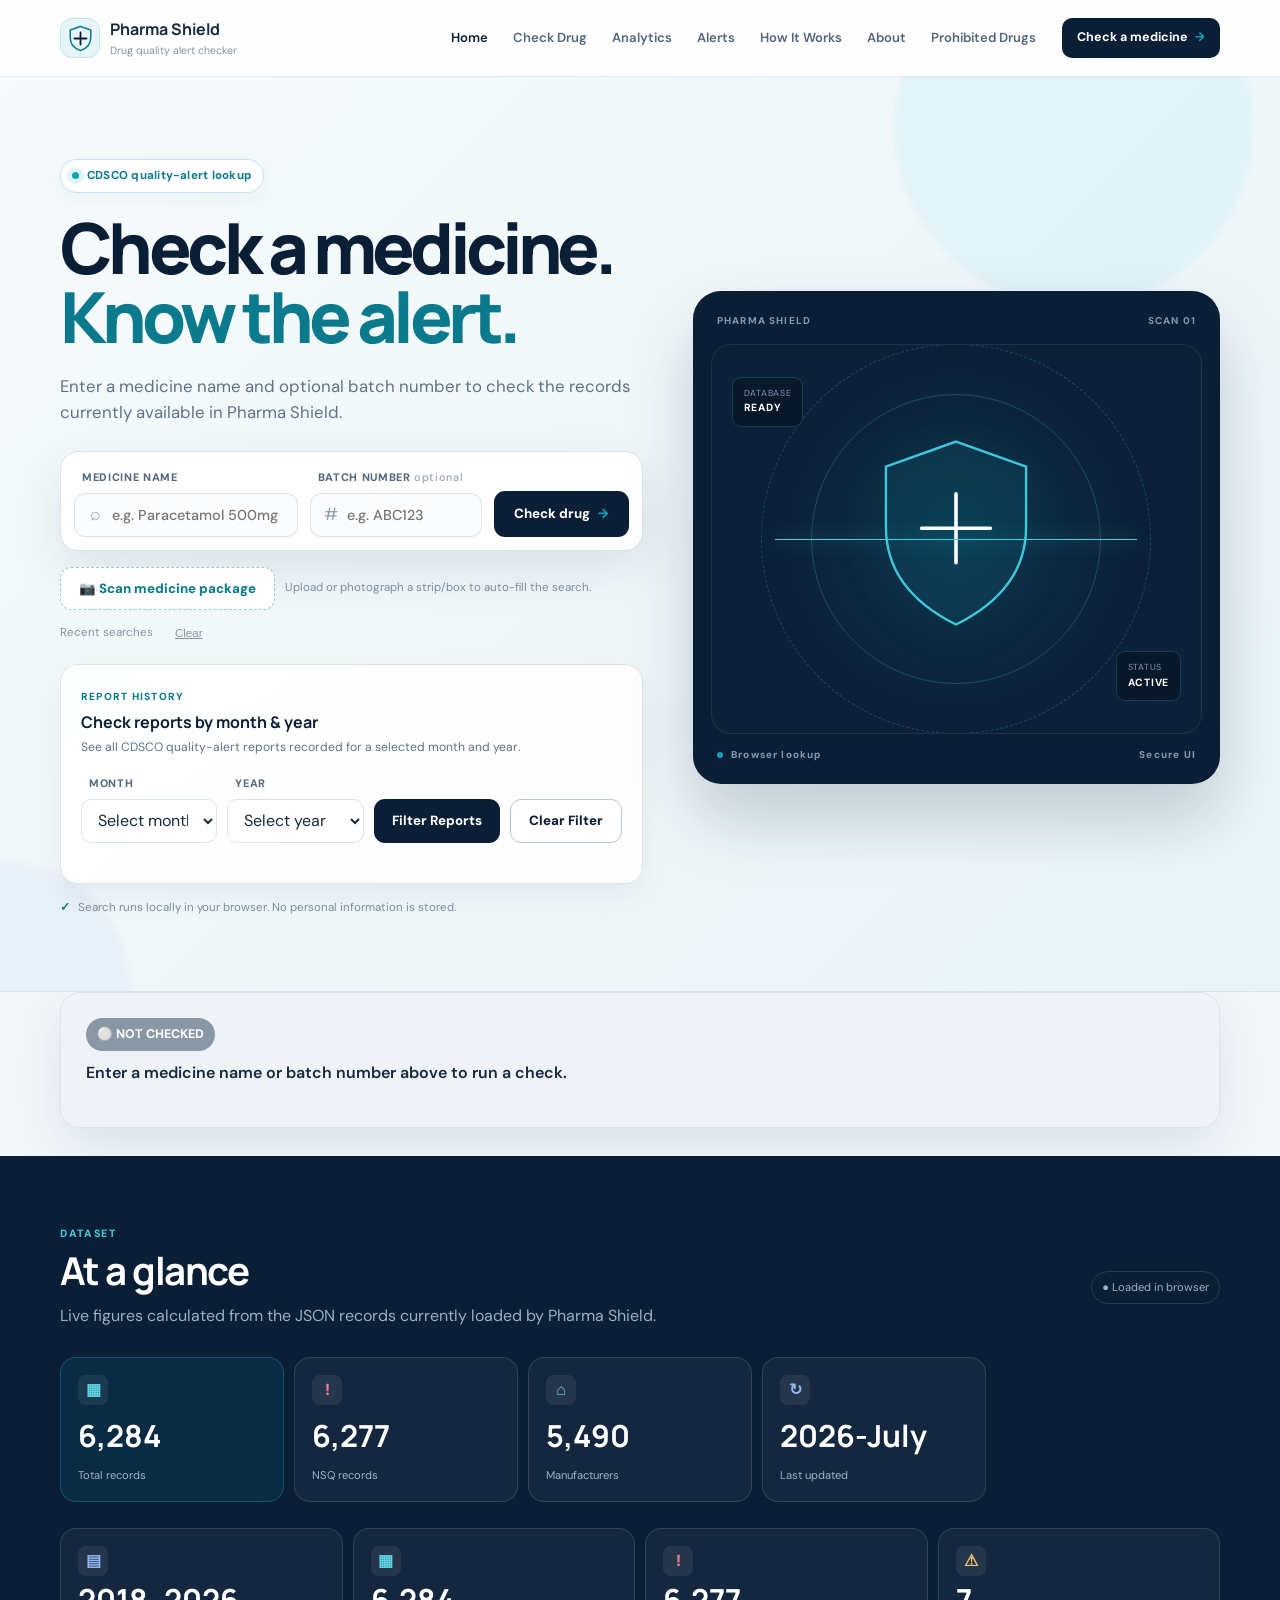
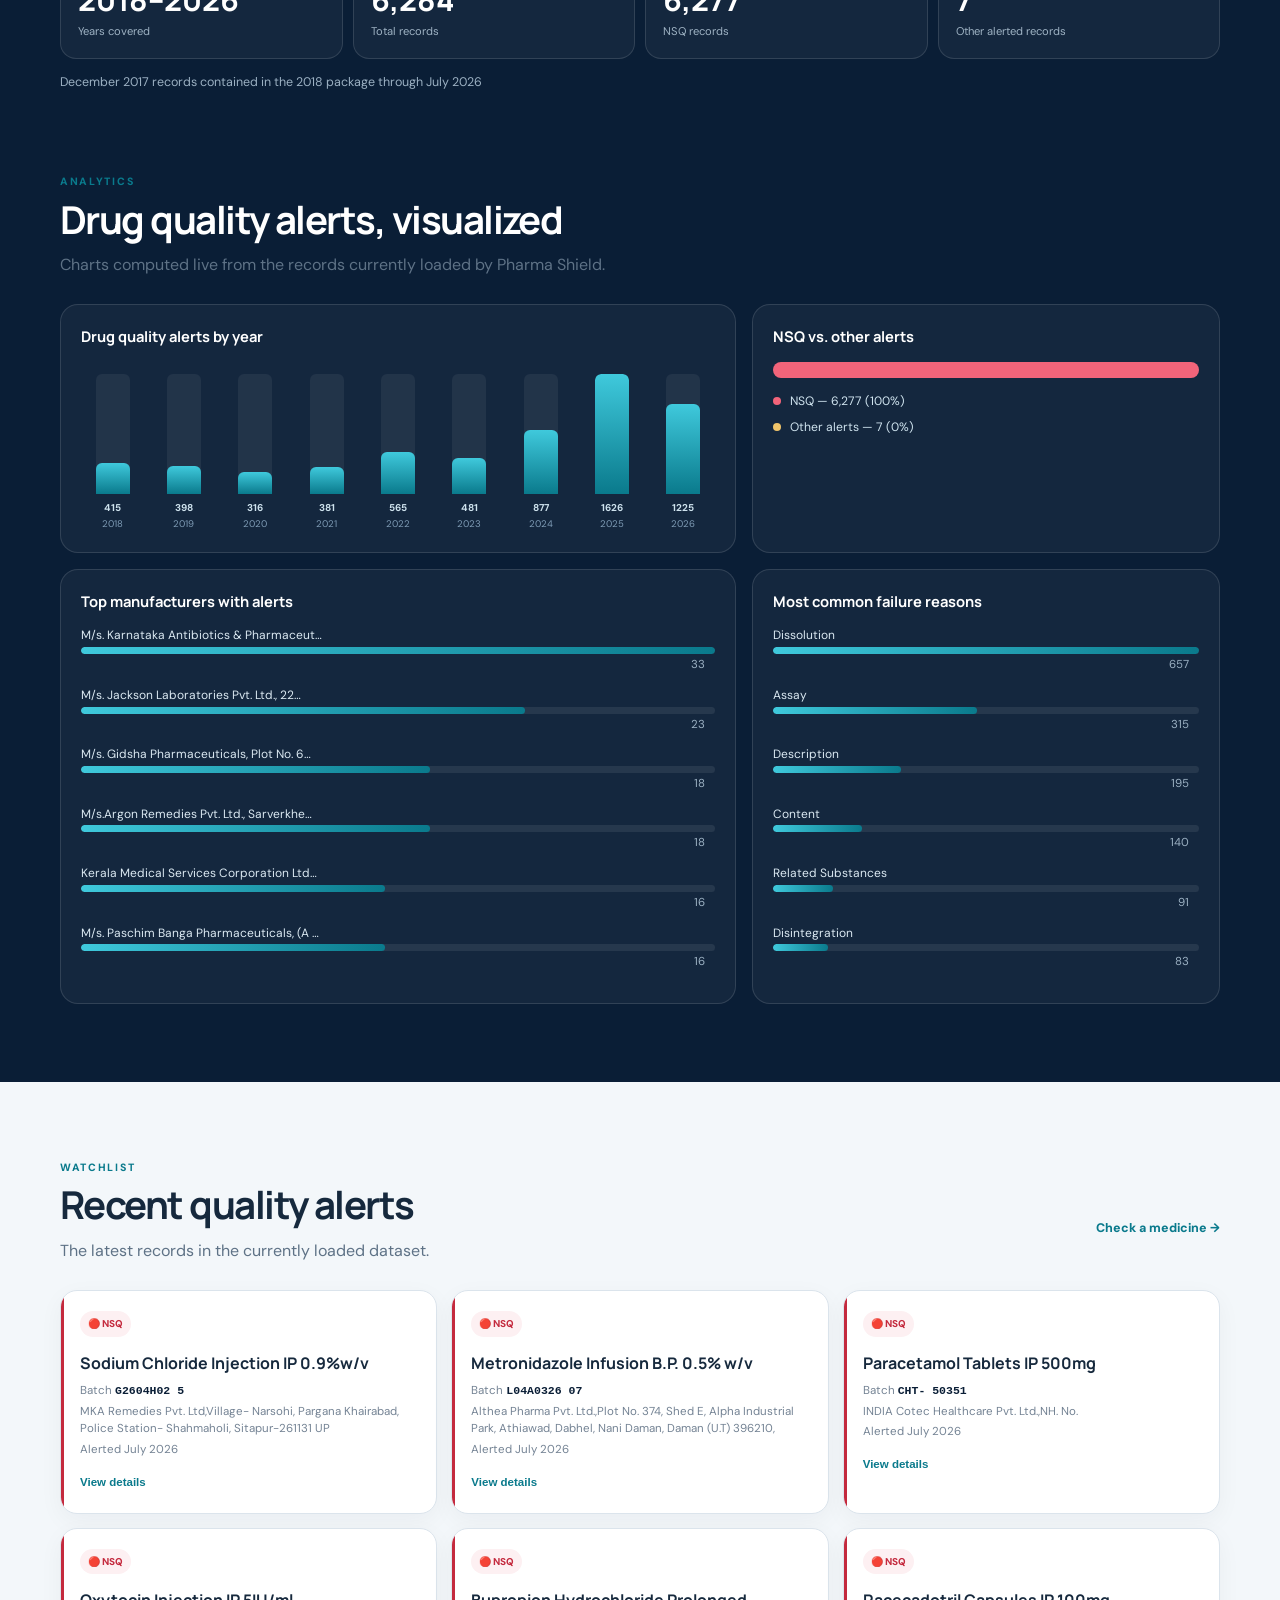
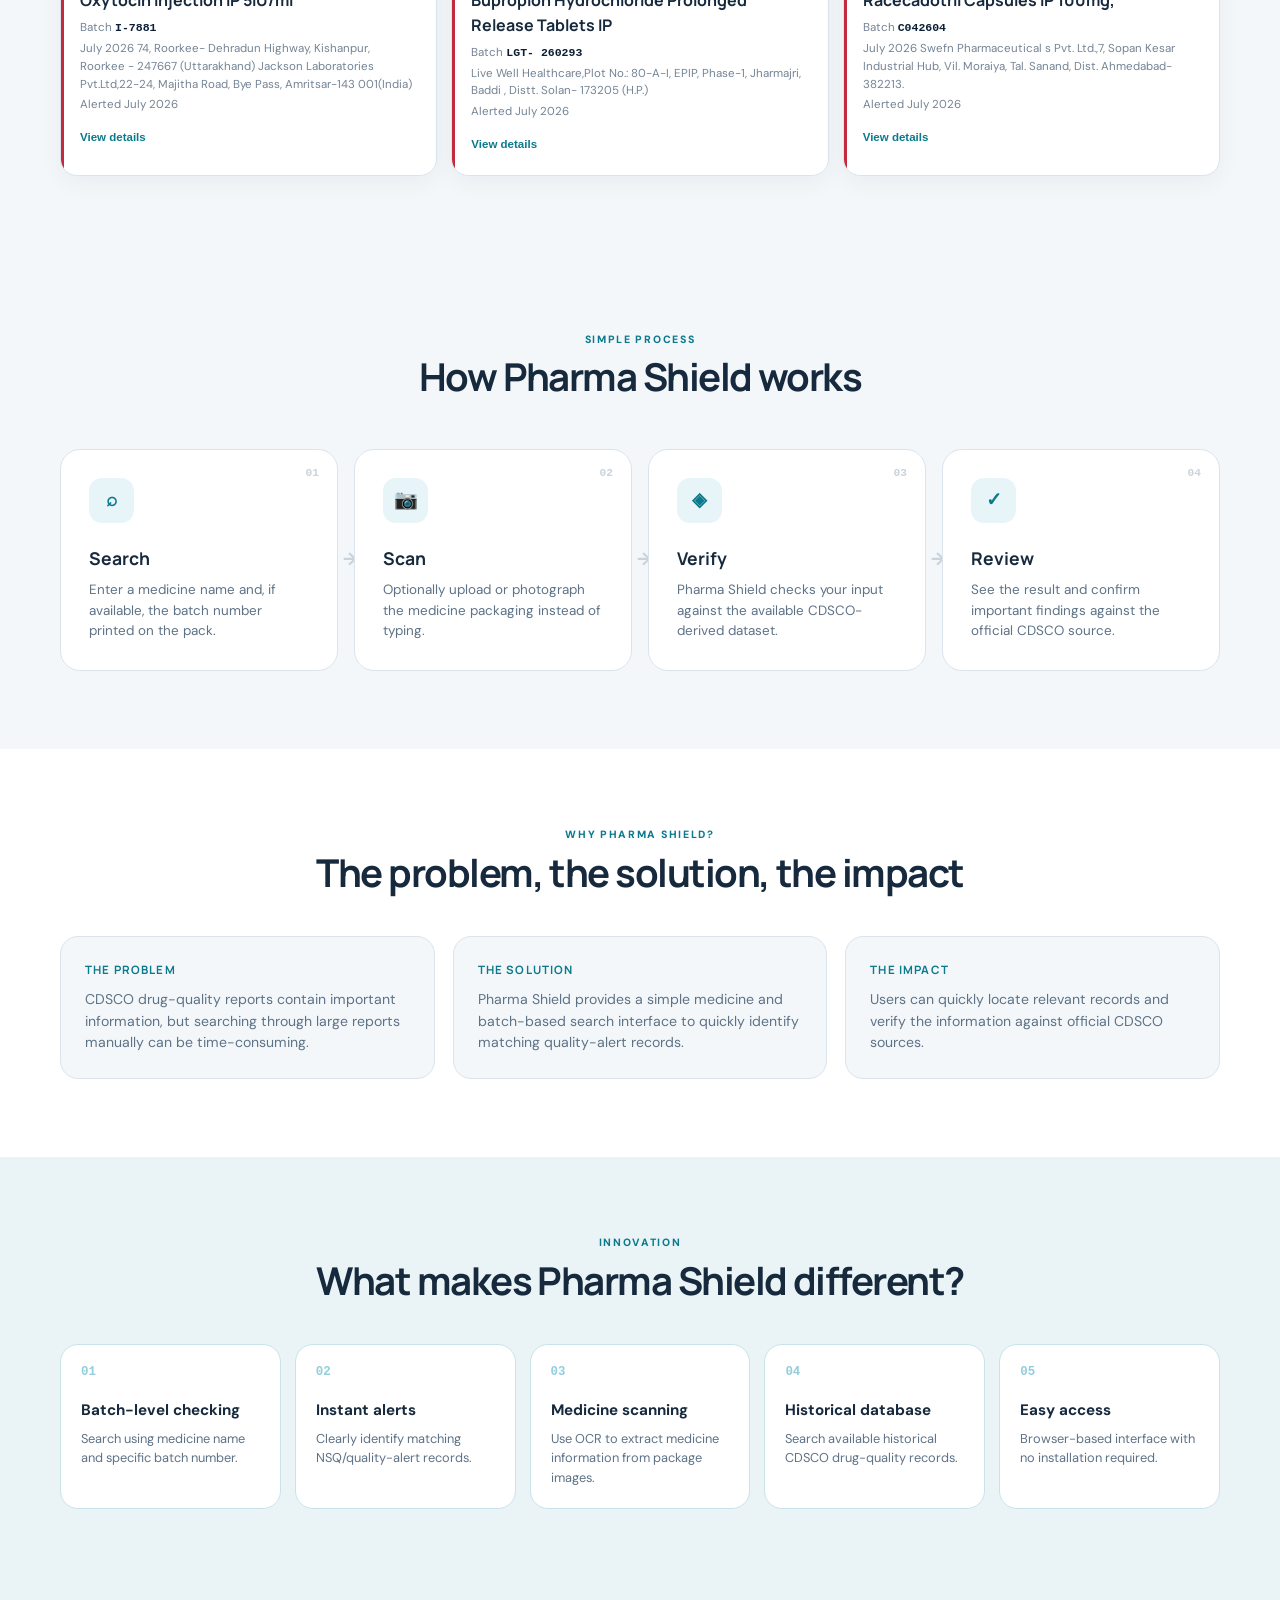
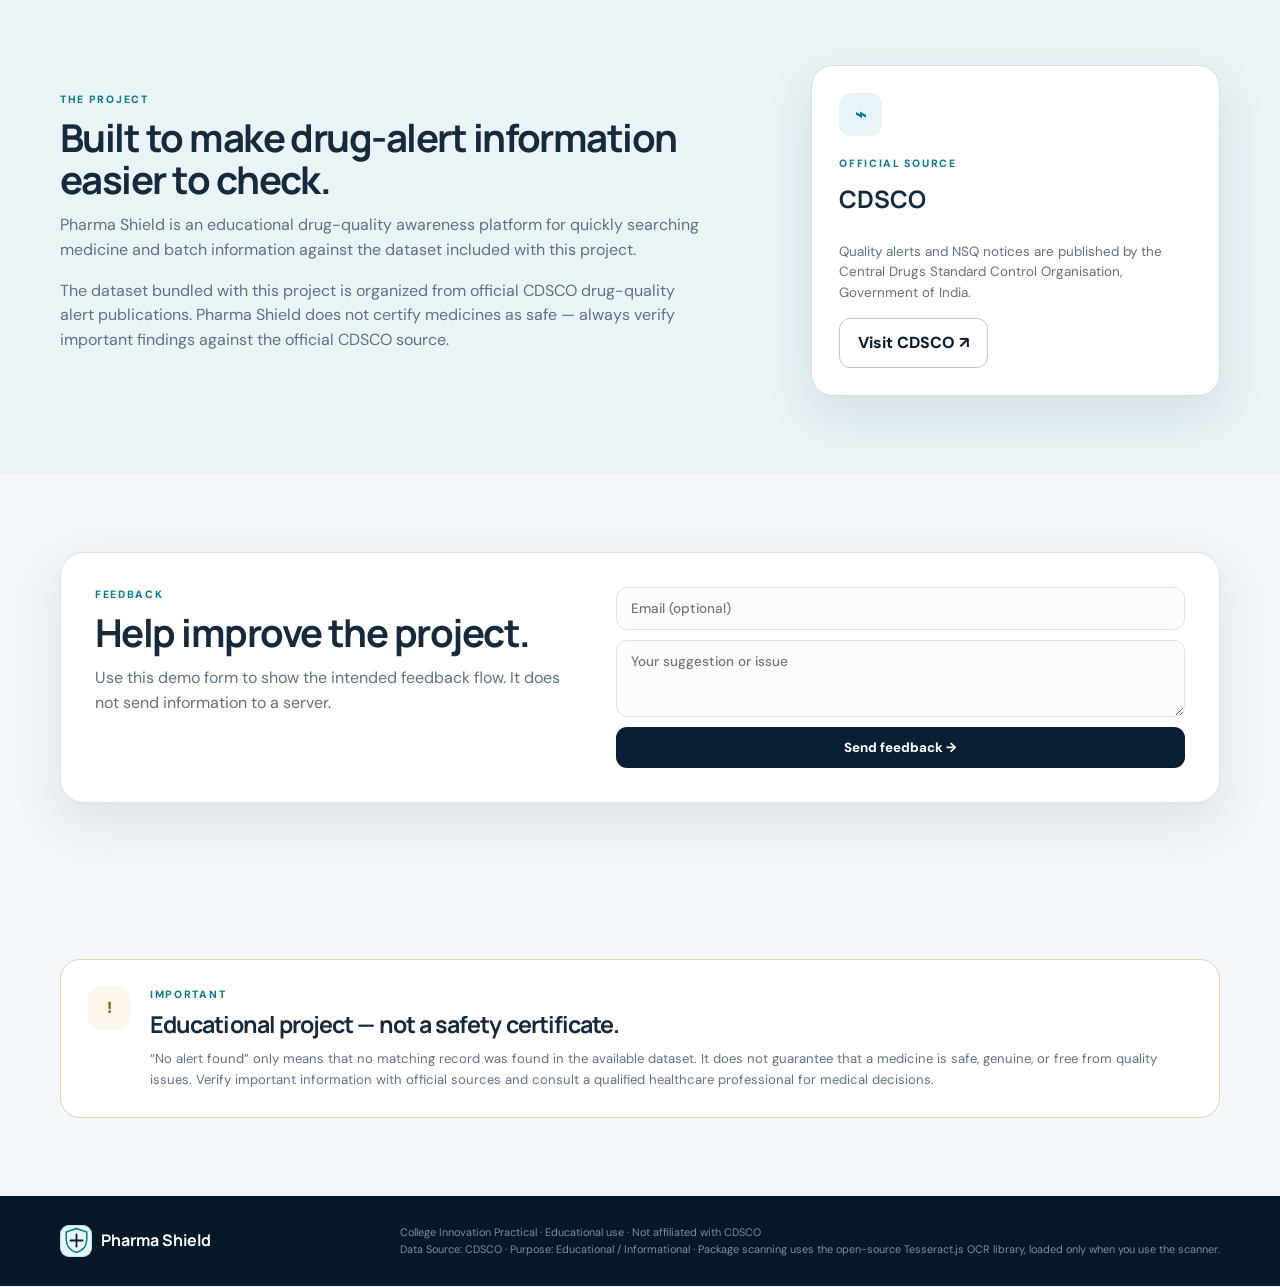
==== commit 743753a1: "Add files via upload" ====
--- a/index.html
+++ b/index.html
@@ -1,189 +1,413 @@
-<!doctype html>
+<!DOCTYPE html>
 <html lang="en">
 <head>
-<meta charset="utf-8">
-<meta name="viewport" content="width=device-width,initial-scale=1">
-<title>Pharma Shield 2.0 — Drug Safety Intelligence</title>
-<meta name="description" content="Pharma Shield turns drug-quality alerts and regulatory records into a searchable medicine-safety intelligence experience.">
-<link rel="preconnect" href="https://fonts.googleapis.com">
-<link rel="preconnect" href="https://fonts.gstatic.com" crossorigin>
-<link href="https://fonts.googleapis.com/css2?family=DM+Sans:wght@400;500;600;700&family=Manrope:wght@600;700;800&display=swap" rel="stylesheet">
-<link rel="stylesheet" href="style.css">
+  <meta charset="UTF-8">
+  <meta name="viewport" content="width=device-width, initial-scale=1.0">
+  <title>Pharma Shield — Drug Alert Checker</title>
+  <meta name="description" content="Pharma Shield checks medicine names and batch numbers against the available CDSCO quality-alert dataset.">
+  <link rel="preconnect" href="https://fonts.googleapis.com">
+  <link rel="preconnect" href="https://fonts.gstatic.com" crossorigin>
+  <link href="https://fonts.googleapis.com/css2?family=DM+Sans:wght@400;500;600;700&family=Manrope:wght@600;700;800&display=swap" rel="stylesheet">
+  <link rel="stylesheet" href="style.css">
+
+<style id="scanner-straight-fix">
+  /* Pharma Shield: keep the scanner perfectly straight */
+  .visual-card {
+    transform: none !important;
+    rotate: 0deg !important;
+    perspective: none !important;
+  }
+
+  .scan-stage,
+  .shield-large,
+  .scan-line {
+    rotate: 0deg !important;
+  }
+
+  .scan-line {
+    transform-origin: center center;
+  }
+</style>
+
 </head>
 <body>
-<div id="toast-region" class="toast-region" aria-live="polite"></div>
-
-<header class="site-header" id="site-header">
-  <div class="shell header-shell">
-    <a class="brand" href="#home" aria-label="Pharma Shield home">
-      <span class="brand-mark" aria-hidden="true"><svg viewBox="0 0 48 48"><path d="M24 4 41 10v12c0 10.8-6.8 18.8-17 22C13.8 40.8 7 32.8 7 22V10z"/><path d="M24 14v20M14 24h20"/></svg></span>
-      <span><strong>PHARMA<span>SHIELD</span></strong><small>Drug Safety Intelligence</small></span>
-    </a>
-    <nav class="main-nav" id="main-nav" aria-label="Primary navigation">
-      <a href="#home" data-nav>Overview</a>
-      <a href="#check" data-nav>Check Drug</a>
-      <a href="#analytics" data-nav>Intelligence</a>
-      <a href="#recent" data-nav>Alert Explorer</a>
-      <a href="#how-it-works" data-nav>How It Works</a>
-      <a href="#about" data-nav>About</a>
-      <a href="prohibited.html" data-nav>Prohibited Drugs</a>
-    </nav>
-    <a class="header-cta" href="#check">Open Drug Check <span>↗</span></a>
-    <button class="nav-toggle" id="nav-toggle" aria-label="Toggle navigation" aria-expanded="false"><span></span><span></span><span></span></button>
-  </div>
-</header>
-
-<main>
-<section class="hero" id="home">
-  <div class="hero-grid"></div><div class="hero-orb hero-orb-a"></div><div class="hero-orb hero-orb-b"></div>
-  <div class="shell hero-shell">
-    <div class="hero-copy">
-      <div class="eyebrow"><i></i> REGULATORY INTELLIGENCE · CDSCO-DERIVED DATA</div>
-      <h1>Don't just search a medicine.<br><em>Understand its record.</em></h1>
-      <p class="hero-lead">Pharma Shield turns scattered drug-quality alerts into a clear, searchable intelligence layer for pharmacy education and medicine-safety awareness.</p>
-      <div class="hero-actions"><a href="#check" class="btn btn-primary">Check a medicine <span>→</span></a><a href="prohibited.html" class="btn btn-ghost">Explore prohibited drugs</a></div>
-      <div class="hero-trust"><span>● Real regulatory dataset</span><span>● Source-linked records</span><span>● No patient data stored</span></div>
+  <div id="toast-region" class="toast-region" aria-live="polite"></div>
+
+  <header class="site-header" id="site-header">
+    <div class="shell header-shell">
+      <a href="#home" class="brand" aria-label="Pharma Shield home">
+        <span class="brand-icon" aria-hidden="true">
+          <svg viewBox="0 0 48 48"><path d="M24 4 41 10v12c0 10.8-6.8 18.8-17 22C13.8 40.8 7 32.8 7 22V10z"/><path d="M24 14v20M14 24h20"/></svg>
+        </span>
+        <span>
+          <strong>Pharma Shield</strong>
+          <small>Drug quality alert checker</small>
+        </span>
+      </a>
+
+      <nav class="main-nav" id="main-nav">
+        <a href="#home" data-nav>Home</a>
+        <a href="#check" data-nav>Check Drug</a>
+        <a href="#analytics" data-nav>Analytics</a>
+        <a href="#recent" data-nav>Alerts</a>
+        <a href="#how-it-works" data-nav>How It Works</a>
+        <a href="#about" data-nav>About</a>
+        <a href="prohibited.html" data-nav>Prohibited Drugs</a>
+      </nav>
+
+      <a class="header-cta" href="#check">Check a medicine <span>→</span></a>
+      <button class="nav-toggle" id="nav-toggle" aria-label="Toggle navigation" aria-expanded="false">
+        <span></span><span></span><span></span>
+      </button>
     </div>
-    <div class="hero-command">
-      <div class="command-top"><span class="live-dot"></span><span>PHARMA SHIELD COMMAND</span><b>2.0</b></div>
-      <div class="command-title">What are you verifying?</div>
-      <a class="command-card" href="#check"><span class="command-icon">⌕</span><span><strong>Medicine / batch</strong><small>Search the regulatory alert index</small></span><span>→</span></a>
-      <button class="command-card" type="button" id="scan-open-btn"><span class="command-icon">⌁</span><span><strong>Package scan</strong><small>Use OCR to pre-fill medicine details</small></span><span>→</span></button>
-      <div class="command-foot"><span>6,284 alert records</span><span>444 prohibited entries</span></div>
+  </header>
+
+  <main>
+    <section class="hero" id="home">
+      <div class="hero-glow hero-glow-a"></div>
+      <div class="hero-glow hero-glow-b"></div>
+      <div class="shell hero-shell">
+        <div class="hero-copy">
+          <div class="status-pill"><span class="pulse-dot"></span> CDSCO quality-alert lookup</div>
+          <h1>Check a medicine.<br><em>Know the alert.</em></h1>
+          <p class="hero-sub">Enter a medicine name and optional batch number to check the records currently available in Pharma Shield.</p>
+
+          <form class="search-card" id="search-form" novalidate>
+            <div class="search-field">
+              <label for="medicine-name">Medicine name</label>
+              <div class="input-wrap">
+                <span class="input-icon">⌕</span>
+                <input type="text" id="medicine-name" name="medicineName" placeholder="e.g. Paracetamol 500mg" autocomplete="off" role="combobox" aria-expanded="false" aria-controls="medicine-suggestions">
+              </div>
+              <ul class="suggestion-list" id="medicine-suggestions" role="listbox" hidden></ul>
+            </div>
+            <div class="search-field">
+              <label for="batch-number">Batch number <span>optional</span></label>
+              <div class="input-wrap">
+                <span class="input-icon">#</span>
+                <input type="text" id="batch-number" name="batchNumber" placeholder="e.g. ABC123" autocomplete="off">
+              </div>
+            </div>
+            <button type="submit" class="btn btn-primary btn-check" id="check-btn">
+              <span class="btn-label">Check drug</span>
+              <span class="btn-spinner" aria-hidden="true"></span>
+              <span class="btn-arrow">→</span>
+            </button>
+          </form>
+
+          <div class="scan-cta">
+            <button type="button" class="btn btn-scan" id="scan-open-btn">📷 Scan medicine package</button>
+            <span class="hero-note" style="margin:0">Upload or photograph a strip/box to auto-fill the search.</span>
+          </div>
+
+          <div class="scan-panel" id="scan-panel" hidden>
+            <div class="scan-panel-head">
+              <h3>📷 Scan medicine</h3>
+              <button type="button" class="scan-close" id="scan-close-btn" aria-label="Close scanner">×</button>
+            </div>
+
+            <input type="file" id="scan-file-input" accept="image/*" capture="environment" hidden>
+            <div class="scan-dropzone" id="scan-dropzone" tabindex="0" role="button" aria-label="Upload or capture a photo of the medicine package">
+              <strong>Upload a photo or use your camera</strong>
+              Click to choose an image of the medicine strip/box
+              <small>OCR runs only when you upload — nothing is scanned automatically.</small>
+            </div>
+
+            <div class="scan-preview" id="scan-preview" hidden>
+              <img id="scan-preview-img" alt="Uploaded medicine package preview">
+            </div>
+
+            <p class="scan-status" id="scan-status" hidden></p>
+
+            <div class="scan-verify" id="scan-verify" hidden>
+              <p class="scan-confidence" id="scan-confidence-note"></p>
+              <label for="scan-name-field">Medicine name (extracted — edit if needed)</label>
+              <input type="text" id="scan-name-field">
+              <label for="scan-batch-field">Batch number (extracted — edit if needed)</label>
+              <input type="text" id="scan-batch-field">
+              <div class="scan-actions">
+                <button type="button" class="btn btn-primary" id="scan-use-btn">Verify medicine →</button>
+                <button type="button" class="btn btn-outline" id="scan-rescan-btn">Scan another photo</button>
+              </div>
+            </div>
+          </div>
+
+          <div class="history-strip" id="history-strip" hidden>
+            <span class="history-strip-label">Recent searches</span>
+            <div class="history-pills" id="history-pills"></div>
+            <button class="history-clear" id="history-clear" type="button">Clear</button>
+          </div>
+
+          <div class="alert-filter-card" id="alert-filter-card">
+            <div class="alert-filter-head">
+              <div>
+                <span class="filter-kicker">REPORT HISTORY</span>
+                <h3>Check reports by month &amp; year</h3>
+                <p>See all CDSCO quality-alert reports recorded for a selected month and year.</p>
+              </div>
+            </div>
+            <div class="alert-filter-controls">
+              <div class="search-field filter-field">
+                <label for="alert-month">Month</label>
+                <select id="alert-month">
+                  <option value="">Select month</option>
+                </select>
+              </div>
+              <div class="search-field filter-field">
+                <label for="alert-year">Year</label>
+                <select id="alert-year">
+                  <option value="">Select year</option>
+                </select>
+              </div>
+              <button type="button" class="btn btn-primary" id="alert-filter-btn">Filter Reports</button>
+              <button type="button" class="btn btn-outline" id="alert-filter-clear">Clear Filter</button>
+            </div>
+            <p class="alert-filter-status" id="alert-filter-status" aria-live="polite"></p>
+          </div>
+
+          <div class="hero-note">
+            <span>✓</span> Search runs locally in your browser. No personal information is stored.
+          </div>
+        </div>
+
+        <div class="hero-visual" aria-hidden="true">
+          <div class="visual-card">
+            <div class="visual-top"><span>PHARMA SHIELD</span><span>SCAN 01</span></div>
+            <div class="scan-stage">
+              <div class="scan-orbit orbit-one"></div>
+              <div class="scan-orbit orbit-two"></div>
+              <div class="shield-large">
+                <svg viewBox="0 0 160 180">
+                  <path d="M80 8 139 29v51c0 38-23 64-59 82C44 144 21 118 21 80V29z"/>
+                  <path d="M80 52v58M51 81h58"/>
+                </svg>
+              </div>
+              <div class="scan-line"></div>
+              <div class="scan-chip chip-one">DATABASE<br><b>READY</b></div>
+              <div class="scan-chip chip-two">STATUS<br><b>ACTIVE</b></div>
+            </div>
+            <div class="visual-bottom"><span><i></i> Browser lookup</span><span>Secure UI</span></div>
+          </div>
+        </div>
+      </div>
+    </section>
+
+    <section class="results-section" id="check">
+      <div class="shell">
+        <div id="result-container" class="result-container" hidden></div>
+      </div>
+    </section>
+
+    <section class="stats-section" id="stats">
+      <div class="shell">
+        <div class="section-head">
+          <div>
+            <span class="section-kicker">DATASET</span>
+            <h2>At a glance</h2>
+          </div>
+          <span class="dataset-badge">● Loaded in browser</span>
+        </div>
+        <p class="section-sub">Live figures calculated from the JSON records currently loaded by Pharma Shield.</p>
+        <div class="stats-grid" id="stats-grid">
+          <div class="stat-card stat-featured"><span class="stat-icon">▦</span><strong id="stat-total">—</strong><span>Total records</span></div>
+          <div class="stat-card"><span class="stat-icon red">!</span><strong id="stat-nsq">—</strong><span>NSQ records</span></div>
+          <div class="stat-card"><span class="stat-icon teal">⌂</span><strong id="stat-manufacturers">—</strong><span>Manufacturers</span></div>
+          <div class="stat-card"><span class="stat-icon blue">↻</span><strong id="stat-updated">—</strong><span>Last updated</span></div>
+        </div>
+
+        <div class="historical-strip" id="historical-database">
+          <div class="stat-card"><span class="stat-icon blue">▤</span><strong id="hist-years">—</strong><span>Years covered</span></div>
+          <div class="stat-card"><span class="stat-icon">▦</span><strong id="hist-total">—</strong><span>Total records</span></div>
+          <div class="stat-card"><span class="stat-icon red">!</span><strong id="hist-nsq">—</strong><span>NSQ records</span></div>
+          <div class="stat-card"><span class="stat-icon amber">⚠</span><strong id="hist-alerted">—</strong><span>Other alerted records</span></div>
+        </div>
+        <p class="historical-note" id="hist-coverage-note"></p>
+      </div>
+    </section>
+
+    <section class="analytics-section" id="analytics">
+      <div class="shell">
+        <div class="section-head">
+          <div>
+            <span class="section-kicker">ANALYTICS</span>
+            <h2 style="color:#fff">Drug quality alerts, visualized</h2>
+          </div>
+        </div>
+        <p class="section-sub">Charts computed live from the records currently loaded by Pharma Shield.</p>
+
+        <div class="analytics-grid">
+          <div class="analytics-card">
+            <h4>Drug quality alerts by year</h4>
+            <div class="year-chart" id="chart-years"></div>
+          </div>
+          <div class="analytics-card">
+            <h4>NSQ vs. other alerts</h4>
+            <div id="chart-category-split"></div>
+          </div>
+          <div class="analytics-card">
+            <h4>Top manufacturers with alerts</h4>
+            <div id="chart-manufacturers"></div>
+          </div>
+          <div class="analytics-card">
+            <h4>Most common failure reasons</h4>
+            <div id="chart-reasons"></div>
+          </div>
+        </div>
+      </div>
+    </section>
+
+    <section class="recent-section" id="recent">
+      <div class="shell">
+        <div class="section-head">
+          <div>
+            <span class="section-kicker">WATCHLIST</span>
+            <h2>Recent quality alerts</h2>
+          </div>
+          <a href="#check" class="text-link">Check a medicine →</a>
+        </div>
+        <p class="section-sub">The latest records in the currently loaded dataset.</p>
+        <div class="recent-grid" id="recent-grid"></div>
+      </div>
+    </section>
+
+    <section class="how-section" id="how-it-works">
+      <div class="shell">
+        <div class="section-head centered">
+          <div>
+            <span class="section-kicker">SIMPLE PROCESS</span>
+            <h2>How Pharma Shield works</h2>
+          </div>
+        </div>
+        <div class="steps steps-4">
+          <article class="step">
+            <span class="step-number">01</span>
+            <div class="step-icon">⌕</div>
+            <h3>Search</h3>
+            <p>Enter a medicine name and, if available, the batch number printed on the pack.</p>
+          </article>
+          <article class="step">
+            <span class="step-number">02</span>
+            <div class="step-icon">📷</div>
+            <h3>Scan</h3>
+            <p>Optionally upload or photograph the medicine packaging instead of typing.</p>
+          </article>
+          <article class="step">
+            <span class="step-number">03</span>
+            <div class="step-icon">◈</div>
+            <h3>Verify</h3>
+            <p>Pharma Shield checks your input against the available CDSCO-derived dataset.</p>
+          </article>
+          <article class="step">
+            <span class="step-number">04</span>
+            <div class="step-icon">✓</div>
+            <h3>Review</h3>
+            <p>See the result and confirm important findings against the official CDSCO source.</p>
+          </article>
+        </div>
+      </div>
+    </section>
+
+    <section class="why-section" id="why">
+      <div class="shell">
+        <div class="section-head centered">
+          <div>
+            <span class="section-kicker">WHY PHARMA SHIELD?</span>
+            <h2>The problem, the solution, the impact</h2>
+          </div>
+        </div>
+        <div class="why-grid">
+          <div class="why-card">
+            <h3>The problem</h3>
+            <p>CDSCO drug-quality reports contain important information, but searching through large reports manually can be time-consuming.</p>
+          </div>
+          <div class="why-card">
+            <h3>The solution</h3>
+            <p>Pharma Shield provides a simple medicine and batch-based search interface to quickly identify matching quality-alert records.</p>
+          </div>
+          <div class="why-card">
+            <h3>The impact</h3>
+            <p>Users can quickly locate relevant records and verify the information against official CDSCO sources.</p>
+          </div>
+        </div>
+      </div>
+    </section>
+
+    <section class="innovation-section" id="innovation">
+      <div class="shell">
+        <div class="section-head centered">
+          <div>
+            <span class="section-kicker">INNOVATION</span>
+            <h2>What makes Pharma Shield different?</h2>
+          </div>
+        </div>
+        <div class="innovation-grid">
+          <div class="innovation-card"><span>01</span><h4>Batch-level checking</h4><p>Search using medicine name and specific batch number.</p></div>
+          <div class="innovation-card"><span>02</span><h4>Instant alerts</h4><p>Clearly identify matching NSQ/quality-alert records.</p></div>
+          <div class="innovation-card"><span>03</span><h4>Medicine scanning</h4><p>Use OCR to extract medicine information from package images.</p></div>
+          <div class="innovation-card"><span>04</span><h4>Historical database</h4><p>Search available historical CDSCO drug-quality records.</p></div>
+          <div class="innovation-card"><span>05</span><h4>Easy access</h4><p>Browser-based interface with no installation required.</p></div>
+        </div>
+      </div>
+    </section>
+
+    <section class="about-section" id="about">
+      <div class="shell about-grid">
+        <div class="about-copy">
+          <span class="section-kicker">THE PROJECT</span>
+          <h2>Built to make drug-alert information easier to check.</h2>
+          <p>Pharma Shield is an educational drug-quality awareness platform for quickly searching medicine and batch information against the dataset included with this project.</p>
+          <p>The dataset bundled with this project is organized from official CDSCO drug-quality alert publications. Pharma Shield does not certify medicines as safe — always verify important findings against the official CDSCO source.</p>
+        </div>
+        <aside class="source-card">
+          <div class="source-icon">⌁</div>
+          <span class="section-kicker">OFFICIAL SOURCE</span>
+          <h3>CDSCO</h3>
+          <p>Quality alerts and NSQ notices are published by the Central Drugs Standard Control Organisation, Government of India.</p>
+          <a class="btn btn-outline" href="https://cdsco.gov.in" target="_blank" rel="noopener noreferrer">Visit CDSCO ↗</a>
+        </aside>
+      </div>
+    </section>
+
+    <section class="feedback-section" id="feedback">
+      <div class="shell feedback-shell">
+        <div>
+          <span class="section-kicker">FEEDBACK</span>
+          <h2>Help improve the project.</h2>
+          <p>Use this demo form to show the intended feedback flow. It does not send information to a server.</p>
+        </div>
+        <form class="feedback-form" id="feedback-form">
+          <input type="email" id="fb-email" placeholder="Email (optional)" autocomplete="off">
+          <textarea id="fb-message" rows="3" placeholder="Your suggestion or issue" required></textarea>
+          <button type="submit" class="btn btn-primary">Send feedback →</button>
+        </form>
+      </div>
+    </section>
+
+    <section class="disclaimer-section" id="disclaimer">
+      <div class="shell">
+        <div class="disclaimer-card">
+          <div class="disclaimer-mark">!</div>
+          <div>
+            <span class="section-kicker">IMPORTANT</span>
+            <h2>Educational project — not a safety certificate.</h2>
+            <p>“No alert found” only means that no matching record was found in the available dataset. It does not guarantee that a medicine is safe, genuine, or free from quality issues. Verify important information with official sources and consult a qualified healthcare professional for medical decisions.</p>
+          </div>
+        </div>
+      </div>
+    </section>
+  </main>
+
+  <footer class="site-footer">
+    <div class="shell footer-shell">
+      <div class="footer-brand">
+        <span class="brand-icon small"><svg viewBox="0 0 48 48"><path d="M24 4 41 10v12c0 10.8-6.8 18.8-17 22C13.8 40.8 7 32.8 7 22V10z"/><path d="M24 14v20M14 24h20"/></svg></span>
+        <strong>Pharma Shield</strong>
+      </div>
+      <p>College Innovation Practical · Educational use · Not affiliated with CDSCO<br>
+      Data Source: CDSCO · Purpose: Educational / Informational · Package scanning uses the open-source Tesseract.js OCR library, loaded only when you use the scanner.</p>
     </div>
-  </div>
-</section>
-
-<section class="workspace section-pad" id="check">
-  <div class="shell">
-    <div class="section-head split">
-      <div><span class="eyebrow">01 · VERIFY</span><h2>One search. A regulatory trail.</h2><p>Start with a medicine name, or narrow the check with an exact batch number.</p></div>
-      <div class="head-note"><span class="signal"></span> Search results stay tied to the source record.</div>
-    </div>
-
-    <div class="check-layout">
-      <div class="search-panel">
-        <div class="panel-label">MEDICINE CHECK</div>
-        <form id="search-form" novalidate>
-          <div class="field-block">
-            <label for="medicine-name">Medicine / brand name</label>
-            <div class="input-wrap"><span class="input-icon">⌕</span><input id="medicine-name" name="medicineName" type="text" placeholder="e.g. Paracetamol 500 mg" autocomplete="off" role="combobox" aria-expanded="false" aria-controls="medicine-suggestions"><span class="key-hint">↵</span></div>
-            <ul id="medicine-suggestions" class="suggestion-list" role="listbox" hidden></ul>
-          </div>
-          <div class="field-block">
-            <label for="batch-number">Batch number <span>optional</span></label>
-            <div class="input-wrap"><span class="input-icon">#</span><input id="batch-number" name="batchNumber" type="text" placeholder="e.g. ABC123" autocomplete="off"></div>
-          </div>
-          <button id="check-btn" class="btn btn-primary check-submit" type="submit"><span class="btn-label">Run verification</span><span class="btn-spinner"></span><span class="btn-arrow">→</span></button>
-        </form>
-        <div class="search-divider"><span>OR</span></div>
-        <div class="scan-inline"><button class="btn btn-outline" type="button" id="scan-open-btn-2" onclick="document.getElementById('scan-open-btn').click()">Scan package</button><span>OCR can help fill the medicine and batch fields.</span></div>
-        <div id="history-strip" class="history-strip"><div class="mini-label">RECENT CHECKS</div><div id="history-pills" class="history-pills"></div><button id="history-clear" class="link-button" type="button">Clear</button></div>
-      </div>
-
-      <aside class="method-panel">
-        <div class="method-icon">◈</div>
-        <span class="eyebrow">WHAT GETS CHECKED</span>
-        <h3>Signal, record, source.</h3>
-        <div class="method-list"><div><b>01</b><span>Medicine &amp; batch matching</span></div><div><b>02</b><span>Alert category and test failure</span></div><div><b>03</b><span>Traceability and report period</span></div><div><b>04</b><span>Official source verification</span></div></div>
-        <p>“No matching alert found” is not a certification of safety or quality.</p>
-      </aside>
-    </div>
-
-    <div class="scan-panel" id="scan-panel" hidden>
-      <div class="scan-panel-head"><div><span class="eyebrow">PACKAGE INTELLIGENCE</span><h3>Scan and review</h3></div><button class="icon-button scan-close" id="scan-close-btn" type="button" aria-label="Close scanner">×</button></div>
-      <input type="file" id="scan-file-input" accept="image/*" capture="environment" hidden>
-      <div class="scan-workbench">
-        <div class="scan-dropzone" id="scan-dropzone" tabindex="0" role="button"><div class="scan-graphic">⌁</div><strong>Upload or capture a medicine package</strong><span>Use a clear strip/box image with readable text.</span></div>
-        <div id="scan-preview" class="scan-preview" hidden><img id="scan-preview-img" alt="Medicine package preview"></div>
-        <div class="scan-readout"><div id="scan-status" class="scan-status">Waiting for an image.</div><div id="scan-raw-details" class="scan-raw-details"></div><div id="scan-raw-text" class="scan-raw-text"></div></div>
-      </div>
-      <div class="scan-review">
-        <div><label for="scan-name-field">Detected medicine</label><input id="scan-name-field" type="text"></div>
-        <div><label for="scan-batch-field">Detected batch</label><input id="scan-batch-field" type="text"></div>
-        <p id="scan-confidence-note" class="scan-confidence-note">OCR output should be reviewed before verification.</p>
-      </div>
-      <div class="scan-actions"><button id="scan-verify" class="btn btn-primary" type="button">Process image</button><button id="scan-use-btn" class="btn btn-outline" type="button">Use in search</button><button id="scan-rescan-btn" class="btn btn-outline" type="button">Scan again</button></div>
-    </div>
-
-    <div id="result-container" class="result-container" aria-live="polite"></div>
-
-    <div class="filter-card" id="alert-filter-card">
-      <div><span class="eyebrow">HISTORICAL VIEW</span><h3>Explore a report period</h3><p>Jump into the available month/year alert index.</p></div>
-      <div class="filter-controls"><label>Month<select id="alert-month"><option value="">All months</option></select></label><label>Year<select id="alert-year"><option value="">All years</option></select></label><button id="alert-filter-btn" class="btn btn-primary" type="button">View reports</button><button id="alert-filter-clear" class="btn btn-outline" type="button">Reset</button></div>
-      <div id="alert-filter-status" class="filter-status"></div>
-    </div>
-  </div>
-</section>
-
-<section class="stats-band" id="stats">
-  <div class="shell stats-grid" id="stats-grid">
-    <div class="stat-item"><span class="stat-kicker">ALERT INDEX</span><strong id="stat-total">—</strong><span>drug-quality records</span></div>
-    <div class="stat-item"><span class="stat-kicker">NSQ SIGNALS</span><strong id="stat-nsq">—</strong><span>not-of-standard-quality</span></div>
-    <div class="stat-item"><span class="stat-kicker">MANUFACTURERS</span><strong id="stat-manufacturers">—</strong><span>represented in dataset</span></div>
-    <div class="stat-item"><span class="stat-kicker">UPDATED</span><strong id="stat-updated">—</strong><span>dataset coverage</span></div>
-  </div>
-</section>
-
-<section class="section-pad dark-section" id="analytics">
-  <div class="shell">
-    <div class="section-head"><span class="eyebrow">02 · INTELLIGENCE</span><h2>See the signal behind the records.</h2><p>Turn the alert archive into patterns you can explore—not just numbers on a page.</p></div>
-    <div class="insight-grid">
-      <article class="chart-panel chart-wide"><div class="panel-top"><div><span>ALERT ACTIVITY</span><h3>Yearly distribution</h3></div><span class="panel-tag">REAL DATA</span></div><div class="chart-wrap"><canvas id="chart-years"></canvas></div></article>
-      <article class="chart-panel"><div class="panel-top"><div><span>CLASSIFICATION</span><h3>Alert mix</h3></div></div><div class="chart-wrap"><canvas id="chart-category-split"></canvas></div></article>
-      <article class="chart-panel"><div class="panel-top"><div><span>MANUFACTURER LANDSCAPE</span><h3>Most represented</h3></div></div><div class="chart-wrap"><canvas id="chart-manufacturers"></canvas></div></article>
-      <article class="chart-panel chart-wide"><div class="panel-top"><div><span>QUALITY SIGNAL</span><h3>Common failure reasons</h3></div></div><div class="chart-wrap tall"><canvas id="chart-reasons"></canvas></div></article>
-    </div>
-    <div class="historical-card" id="historical-database"><div><span class="eyebrow">ARCHIVE</span><h3>Historical database</h3><p>Coverage and alert counts calculated from the loaded dataset.</p></div><div class="archive-metrics"><span><b id="hist-years">—</b> years</span><span><b id="hist-total">—</b> total</span><span><b id="hist-nsq">—</b> NSQ</span><span><b id="hist-alerted">—</b> alerted</span></div><small id="hist-coverage-note"></small></div>
-  </div>
-</section>
-
-<section class="section-pad" id="recent">
-  <div class="shell">
-    <div class="section-head split"><div><span class="eyebrow">03 · ALERT EXPLORER</span><h2>Recent signals, source-first.</h2><p>Browse recent quality-alert records and open the underlying details.</p></div><a href="#check" class="text-link">Run a check →</a></div>
-    <div id="recent-grid" class="recent-grid"></div>
-  </div>
-</section>
-
-<section class="section-pad process-section" id="how-it-works">
-  <div class="shell">
-    <div class="section-head"><span class="eyebrow">04 · THE METHOD</span><h2>From a medicine name to evidence.</h2></div>
-    <div class="process-grid">
-      <article><b>01</b><span class="process-icon">⌕</span><h3>Search</h3><p>Enter a medicine name or exact batch number.</p></article>
-      <article><b>02</b><span class="process-icon">◎</span><h3>Match</h3><p>Pharma Shield checks the loaded regulatory alert index.</p></article>
-      <article><b>03</b><span class="process-icon">◈</span><h3>Understand</h3><p>Read the alert category, test failure and traceability details.</p></article>
-      <article><b>04</b><span class="process-icon">↗</span><h3>Verify</h3><p>Follow the source information and verify against official material.</p></article>
-    </div>
-  </div>
-</section>
-
-<section class="section-pad dark-section" id="why">
-  <div class="shell narrative">
-    <div><span class="eyebrow">05 · WHY IT EXISTS</span><h2>Regulatory information should be searchable.</h2></div>
-    <div class="narrative-copy"><p>Drug-quality alerts are useful only when people can find, interpret and trace them. Pharma Shield creates a focused interface around that journey.</p><div class="narrative-lines"><div><b>THE SIGNAL</b><span>Identify a quality-alert record.</span></div><div><b>THE CONTEXT</b><span>Understand why the record matters.</span></div><div><b>THE EVIDENCE</b><span>Trace it back to its source.</span></div></div></div>
-  </div>
-</section>
-
-<section class="section-pad" id="innovation">
-  <div class="shell innovation-layout">
-    <div><span class="eyebrow">06 · PRODUCT THINKING</span><h2>Built around the pharmacist's information journey.</h2><p>Search is the starting point. Source context, history, analytics and regulatory reference are the layers around it.</p></div>
-    <div class="feature-stack"><div><span>01</span><strong>Source-first</strong><small>Original regulatory context stays visible.</small></div><div><span>02</span><strong>Search-first</strong><small>Less scrolling. Faster verification.</small></div><div><span>03</span><strong>Evidence-aware</strong><small>No-alert results never become false safety claims.</small></div></div>
-  </div>
-</section>
-
-<section class="section-pad about-section" id="about">
-  <div class="shell about-card"><div class="about-mark">PS</div><div><span class="eyebrow">ABOUT PHARMA SHIELD 2.0</span><h2>A digital interface for drug-quality awareness.</h2><p>Pharma Shield is an educational and informational project that organizes available regulatory drug-quality alert records and prohibited-drug information into a searchable experience.</p><div class="source-chips"><span>CDSCO-derived alerts</span><span>6,284 alert records</span><span>444 prohibited entries</span><span>Source-linked</span></div></div></div>
-</section>
-
-<section class="section-pad feedback-section" id="feedback">
-  <div class="shell feedback-card"><div><span class="eyebrow">FEEDBACK LOOP</span><h2>Help make the tool clearer.</h2><p>Share interface or project feedback. Do not submit sensitive patient information.</p></div><form id="feedback-form"><label for="fb-email">Email <span>optional</span></label><input id="fb-email" type="email" placeholder="you@example.com"><label for="fb-message">Message</label><textarea id="fb-message" rows="4" placeholder="What should be improved?"></textarea><button class="btn btn-primary" type="submit">Send feedback →</button></form></div>
-</section>
-
-<section class="disclaimer" id="disclaimer"><div class="shell"><strong>Important</strong><p>Pharma Shield is an educational/informational project. It is not CDSCO, does not certify medicines, and a “no matching alert” result does not establish that a medicine is safe, genuine, approved, or of standard quality. Always verify regulatory information through official sources.</p></div></section>
-</main>
-
-<footer><div class="shell footer-shell"><div><a class="brand" href="#home"><span class="brand-mark"><svg viewBox="0 0 48 48"><path d="M24 4 41 10v12c0 10.8-6.8 18.8-17 22C13.8 40.8 7 32.8 7 22V10z"/><path d="M24 14v20M14 24h20"/></svg></span><span><strong>PHARMA<span>SHIELD</span></strong><small>Drug Safety Intelligence</small></span></a></div><div class="footer-links"><a href="#check">Check Drug</a><a href="#analytics">Intelligence</a><a href="prohibited.html">Prohibited Drugs</a><a href="#about">About</a></div><small>Built for pharmaceutical education &amp; innovation.</small></div></footer>
-
-<script src="script.js"></script>
+  </footer>
+
+  <script src="script.js"></script>
 </body>
-</html>+</html>
--- a/style.css
+++ b/style.css
@@ -1,31 +1,265 @@
-/* PHARMA SHIELD 2.0 — Reimagined visual system */
+*{box-sizing:border-box}
 :root{
-  --ink:#102a2a;--muted:#607070;--paper:#f5f8f7;--card:#ffffff;--line:#dce7e4;
-  --teal:#087f73;--teal-dark:#075d56;--mint:#dff4ef;--red:#c63d3d;--amber:#c57a21;
-  --navy:#0d2526;--navy-2:#132f31;--shadow:0 18px 50px rgba(12,45,43,.09);
-  --radius:22px;--shell:1180px;
-}
-*{box-sizing:border-box}html{scroll-behavior:smooth}body{margin:0;background:var(--paper);color:var(--ink);font-family:"DM Sans",sans-serif;line-height:1.55}a{color:inherit;text-decoration:none}button,input,select,textarea{font:inherit}button{cursor:pointer}
-.shell{width:min(calc(100% - 40px),var(--shell));margin:auto}.section-pad{padding:105px 0}.eyebrow{display:inline-flex;align-items:center;gap:8px;font-size:11px;letter-spacing:.14em;font-weight:800;color:var(--teal)}h1,h2,h3,strong{font-family:Manrope,sans-serif}h2{font-size:clamp(32px,4vw,54px);line-height:1.03;letter-spacing:-.04em;margin:10px 0 15px}h3{line-height:1.15}.section-head{margin-bottom:42px}.section-head p{color:var(--muted);max-width:650px;font-size:17px}.section-head.split{display:flex;align-items:end;justify-content:space-between;gap:30px}.head-note{border:1px solid var(--line);padding:12px 15px;border-radius:99px;font-size:12px;color:var(--muted);background:#fff}.signal,.live-dot{width:8px;height:8px;border-radius:50%;background:#20a98c;display:inline-block;box-shadow:0 0 0 5px #dff4ef}
-.site-header{position:sticky;top:0;z-index:50;background:rgba(245,248,247,.9);backdrop-filter:blur(18px);border-bottom:1px solid rgba(216,229,225,.8)}.header-shell{height:78px;display:flex;align-items:center;gap:26px}.brand{display:flex;align-items:center;gap:10px;min-width:max-content}.brand-mark{width:40px;height:40px;border-radius:12px;background:var(--navy);display:grid;place-items:center}.brand-mark svg{width:25px;fill:none;stroke:#bceee5;stroke-width:2.8;stroke-linecap:round;stroke-linejoin:round}.brand strong{display:block;font-size:16px;letter-spacing:.09em}.brand strong span{color:var(--teal)}.brand small{display:block;font-size:9px;color:#70817f;letter-spacing:.08em;text-transform:uppercase}.main-nav{display:flex;align-items:center;gap:4px;margin-left:auto}.main-nav a{font-size:12px;font-weight:700;color:#526563;padding:10px 11px;border-radius:10px}.main-nav a:hover,.main-nav a.active{background:#e4efec;color:var(--teal-dark)}.header-cta{padding:12px 16px;border-radius:12px;background:var(--navy);color:#fff;font-size:12px;font-weight:800}.header-cta span{color:#86d8cb;margin-left:7px}.nav-toggle{display:none;background:none;border:0}.nav-toggle span{display:block;width:23px;height:2px;background:var(--ink);margin:5px}
-.hero{position:relative;overflow:hidden;background:var(--navy);color:#fff;min-height:680px;display:flex;align-items:center}.hero-grid{position:absolute;inset:0;background-image:linear-gradient(rgba(255,255,255,.035) 1px,transparent 1px),linear-gradient(90deg,rgba(255,255,255,.035) 1px,transparent 1px);background-size:52px 52px;mask-image:linear-gradient(to bottom,#000,transparent)}.hero-orb{position:absolute;border-radius:50%;filter:blur(2px);opacity:.45}.hero-orb-a{width:440px;height:440px;right:-150px;top:-170px;background:radial-gradient(circle,#167d72,transparent 68%)}.hero-orb-b{width:360px;height:360px;left:-180px;bottom:-200px;background:radial-gradient(circle,#124f53,transparent 68%)}.hero-shell{position:relative;display:grid;grid-template-columns:1.1fr .9fr;gap:75px;align-items:center;padding:82px 0}.hero-copy{max-width:690px}.hero .eyebrow{color:#91dcd2}.hero .eyebrow i{width:7px;height:7px;border-radius:50%;background:#58d5c6;box-shadow:0 0 0 5px rgba(88,213,198,.12)}.hero h1{font-size:clamp(44px,6vw,75px);line-height:.99;letter-spacing:-.055em;margin:20px 0}.hero h1 em{font-style:normal;color:#83d9ce}.hero-lead{font-size:18px;line-height:1.65;color:#b4c9c6;max-width:620px}.hero-actions{display:flex;gap:12px;margin:30px 0 20px;flex-wrap:wrap}.hero-trust{display:flex;gap:20px;flex-wrap:wrap;color:#79918e;font-size:11px}.btn{border:0;border-radius:12px;min-height:46px;padding:12px 18px;font-weight:800;font-size:13px;display:inline-flex;align-items:center;justify-content:center;gap:8px;transition:.2s transform,.2s background,.2s border}.btn:hover{transform:translateY(-2px)}.btn-primary{background:var(--teal);color:#fff}.btn-primary:hover{background:#099486}.btn-ghost{border:1px solid rgba(255,255,255,.17);color:#d8e9e6;background:rgba(255,255,255,.04)}.btn-outline{border:1px solid var(--line);background:#fff;color:var(--ink)}.hero-command{background:rgba(255,255,255,.065);border:1px solid rgba(255,255,255,.13);border-radius:26px;padding:23px;box-shadow:0 30px 80px rgba(0,0,0,.18);backdrop-filter:blur(14px)}.command-top{display:flex;align-items:center;gap:9px;color:#8fa7a4;font-size:10px;letter-spacing:.14em;font-weight:800}.command-top b{margin-left:auto;color:#79d3c7}.command-title{font:700 24px Manrope,sans-serif;margin:26px 0 14px}.command-card{width:100%;border:1px solid rgba(255,255,255,.11);background:rgba(0,0,0,.12);color:#fff;padding:16px;border-radius:15px;display:flex;align-items:center;gap:13px;text-align:left;margin-top:9px}.command-card:hover{background:rgba(255,255,255,.08)}.command-card>span:last-child{margin-left:auto;color:#78d4c8}.command-icon{width:36px;height:36px;border-radius:10px;background:rgba(126,218,205,.12);display:grid;place-items:center;color:#8ce0d5;font-size:20px}.command-card strong,.command-card small{display:block}.command-card strong{font-size:13px}.command-card small{font-size:11px;color:#8ea6a3;margin-top:2px}.command-foot{display:flex;justify-content:space-between;color:#76908c;font-size:10px;margin-top:19px}
-.workspace{background:#eef4f2}.check-layout{display:grid;grid-template-columns:1.4fr .6fr;gap:20px}.search-panel,.method-panel,.filter-card,.scan-panel{background:#fff;border:1px solid var(--line);border-radius:var(--radius);box-shadow:var(--shadow)}.search-panel{padding:30px}.panel-label,.mini-label,.stat-kicker,.panel-top>div>span{font-size:10px;font-weight:800;letter-spacing:.13em;color:#728380}.field-block{position:relative;margin-top:20px}.field-block label,.scan-review label,.feedback-card label,.filter-controls label{display:block;font-size:11px;font-weight:800;color:#526360;margin-bottom:7px}.field-block label span,.feedback-card label span{color:#9aa9a6;font-weight:500}.input-wrap{position:relative;display:flex;align-items:center}.input-wrap input{width:100%;height:58px;border:1px solid #d4e1de;border-radius:13px;background:#f8fbfa;padding:0 45px 0 45px;outline:0;color:var(--ink);font-weight:600}.input-wrap input:focus{border-color:var(--teal);box-shadow:0 0 0 4px rgba(8,127,115,.08);background:#fff}.input-icon{position:absolute;left:17px;color:var(--teal);font-size:20px;z-index:1}.key-hint{position:absolute;right:14px;color:#9aaba8;font-size:11px}.suggestion-list{position:absolute;left:0;right:0;top:83px;z-index:20;background:#fff;border:1px solid var(--line);border-radius:13px;box-shadow:0 15px 35px rgba(0,0,0,.1);padding:6px;margin:0;list-style:none}.suggestion-list li{padding:11px 13px;border-radius:9px;cursor:pointer;font-size:13px}.suggestion-list li:hover{background:#edf6f4}.check-submit{width:100%;margin-top:20px;height:54px}.btn-spinner{display:none;width:15px;height:15px;border:2px solid rgba(255,255,255,.4);border-top-color:#fff;border-radius:50%;animation:spin .7s linear infinite}.loading .btn-spinner{display:block}.loading .btn-label,.loading .btn-arrow{display:none}@keyframes spin{to{transform:rotate(360deg)}}.search-divider{text-align:center;color:#a1afac;font-size:10px;margin:18px 0;position:relative}.search-divider:before{content:"";position:absolute;left:0;right:0;top:50%;border-top:1px solid #e4ecea}.search-divider span{position:relative;background:#fff;padding:0 10px}.scan-inline{display:flex;align-items:center;gap:12px;color:#81908e;font-size:11px}.history-strip{border-top:1px solid #e6eeec;margin-top:25px;padding-top:18px}.history-pills{display:flex;flex-wrap:wrap;gap:6px;margin-top:8px}.history-pill{border:1px solid var(--line);background:#f6faf9;border-radius:99px;padding:6px 10px;font-size:10px;color:#5c6c69}.link-button{float:right;margin-top:-23px;background:none;border:0;color:var(--teal);font-size:11px;font-weight:800}.method-panel{padding:30px;background:var(--navy);color:#fff;position:relative;overflow:hidden}.method-panel:after{content:"";position:absolute;width:200px;height:200px;border-radius:50%;right:-110px;bottom:-110px;background:#15524f}.method-icon{font-size:30px;color:#80d9ce;margin-bottom:30px}.method-panel .eyebrow{color:#78cfc4}.method-panel h3{font-size:28px;margin:9px 0 25px}.method-list>div{display:flex;gap:14px;padding:13px 0;border-top:1px solid rgba(255,255,255,.1)}.method-list b{font-size:10px;color:#65cabe}.method-list span{font-size:12px;color:#c1d2cf}.method-panel p{font-size:11px;color:#829a96;margin-top:25px}.scan-panel{margin-top:20px;padding:26px}.scan-panel-head{display:flex;justify-content:space-between;align-items:center}.scan-panel-head h3{margin:5px 0 0;font-size:24px}.icon-button{border:1px solid var(--line);background:#fff;border-radius:10px;width:38px;height:38px;font-size:23px}.scan-workbench{display:grid;grid-template-columns:1fr 1fr 1fr;gap:12px;margin-top:20px}.scan-dropzone,.scan-preview,.scan-readout{min-height:180px;border:1px dashed #cbdad6;border-radius:15px;background:#f6faf9;padding:20px}.scan-dropzone{display:flex;flex-direction:column;justify-content:center;align-items:center;text-align:center;cursor:pointer}.scan-dropzone strong{font-size:14px}.scan-dropzone span{font-size:11px;color:var(--muted);margin-top:5px}.scan-graphic{font-size:42px;color:var(--teal);margin-bottom:10px}.scan-preview img{max-width:100%;max-height:190px;display:block;margin:auto;border-radius:10px}.scan-status{font-size:12px;font-weight:700}.scan-raw-details,.scan-raw-text{font-size:10px;color:var(--muted);margin-top:10px;white-space:pre-wrap;max-height:120px;overflow:auto}.scan-review{display:grid;grid-template-columns:1fr 1fr;gap:12px;margin-top:15px}.scan-review input{width:100%;height:45px;border:1px solid var(--line);border-radius:10px;padding:0 12px}.scan-confidence-note{grid-column:1/-1;font-size:10px;color:#7a8987;margin:0}.scan-actions{display:flex;gap:8px;flex-wrap:wrap;margin-top:15px}.result-container{margin-top:20px}.result-card{background:#fff;border:1px solid var(--line);border-radius:var(--radius);padding:28px;box-shadow:var(--shadow);animation:rise .35s ease}.result-card.status-alert{border-top:4px solid var(--red)}.result-card.status-clear{border-top:4px solid #3a9b78}.result-card.status-history{border-top:4px solid var(--amber)}.result-badge{display:inline-flex;border-radius:99px;background:#f4f7f6;padding:7px 10px;font-size:10px;font-weight:800;letter-spacing:.05em}.status-alert .result-badge{color:var(--red);background:#fff0f0}.status-clear .result-badge{color:#287d61;background:#eaf7f1}.status-history .result-badge{color:#9a6019;background:#fff6e9}.result-message{font-size:15px;font-weight:600;max-width:850px}.result-grid{display:grid;grid-template-columns:repeat(2,1fr);gap:1px;background:#dfe9e6;border:1px solid #dfe9e6;border-radius:15px;overflow:hidden;margin:24px 0}.result-field{background:#fff;padding:15px}.result-field dt,.details-label{font-size:10px;color:#7c8c89;font-weight:800;text-transform:uppercase;letter-spacing:.08em}.result-field dd{margin:4px 0 0;font-size:13px;font-weight:700}.result-actions{display:flex;gap:8px;flex-wrap:wrap}.result-note{font-size:11px;color:#748481}.result-card .mono{font-family:ui-monospace,monospace}.dim{color:#8b9997}.filter-card{margin-top:20px;padding:24px;display:grid;grid-template-columns:1fr auto;gap:20px;align-items:center}.filter-card h3{margin:5px 0}.filter-card p{margin:0;color:var(--muted);font-size:12px}.filter-controls{display:flex;gap:8px;align-items:end;flex-wrap:wrap}.filter-controls label{margin:0}.filter-controls select{height:44px;border:1px solid var(--line);border-radius:10px;background:#f8fbfa;padding:0 30px 0 10px}.filter-status{grid-column:1/-1;font-size:11px;color:var(--teal)}
-.stats-band{background:#dcece8;border-block:1px solid #ccdfdb}.stats-grid{display:grid;grid-template-columns:repeat(4,1fr)}.stat-item{padding:32px 20px;border-right:1px solid #c7dcd8}.stat-item:first-child{padding-left:0}.stat-item:last-child{border:0}.stat-item strong{display:block;font-size:34px;letter-spacing:-.04em;margin:4px 0}.stat-item>span:last-child{font-size:11px;color:#667976}.stat-kicker{color:var(--teal)}
-.dark-section{background:var(--navy);color:#fff}.dark-section .section-head p{color:#91a9a5}.dark-section .eyebrow{color:#78cfc4}.insight-grid{display:grid;grid-template-columns:1.25fr .75fr;gap:14px}.chart-panel{background:#132f31;border:1px solid rgba(255,255,255,.1);border-radius:20px;padding:22px;min-height:300px}.chart-wide{min-height:350px}.panel-top{display:flex;justify-content:space-between;align-items:start}.panel-top>div>span{color:#76aaa4}.panel-top h3{margin:6px 0 0;font-size:19px}.panel-tag{font-size:9px;color:#7ed5ca;border:1px solid rgba(126,213,202,.25);padding:5px 7px;border-radius:99px}.chart-wrap{height:230px;margin-top:20px}.chart-wrap.tall{height:260px}.chart-wrap canvas{width:100%!important;height:100%!important}.historical-card{margin-top:14px;border:1px solid rgba(255,255,255,.1);border-radius:20px;padding:25px;display:flex;justify-content:space-between;gap:30px;align-items:center}.historical-card h3{margin:5px 0}.historical-card p,.historical-card small{color:#8ea6a2;font-size:11px}.archive-metrics{display:flex;gap:25px;flex-wrap:wrap}.archive-metrics span{font-size:11px;color:#8ea6a2}.archive-metrics b{display:block;color:#fff;font-size:22px}
-.recent-grid{display:grid;grid-template-columns:repeat(3,1fr);gap:14px}.recent-card{background:#fff;border:1px solid var(--line);border-radius:18px;padding:20px;transition:.2s transform,.2s box-shadow}.recent-card:hover{transform:translateY(-3px);box-shadow:var(--shadow)}.recent-card h3{font-size:16px}.recent-card p{font-size:11px;color:var(--muted)}.recent-card button{border:0;background:none;color:var(--teal);font-size:11px;font-weight:800;padding:0}
-.text-link{font-size:12px;font-weight:800;color:var(--teal)}
-.process-section{background:#fff}.process-grid{display:grid;grid-template-columns:repeat(4,1fr);border:1px solid var(--line);border-radius:22px;overflow:hidden}.process-grid article{padding:28px;border-right:1px solid var(--line);min-height:250px}.process-grid article:last-child{border:0}.process-grid b{font-size:11px;color:#93a4a0}.process-icon{display:block;font-size:30px;color:var(--teal);margin:25px 0 12px}.process-grid h3{font-size:21px;margin:0 0 8px}.process-grid p{font-size:12px;color:var(--muted)}
-.narrative{display:grid;grid-template-columns:1fr 1fr;gap:90px;align-items:start}.narrative-copy>p{font-size:21px;line-height:1.5;color:#c3d3d0;margin-top:0}.narrative-lines{margin-top:35px}.narrative-lines div{display:grid;grid-template-columns:130px 1fr;padding:16px 0;border-top:1px solid rgba(255,255,255,.1);font-size:12px}.narrative-lines b{color:#7ed5ca;font-size:10px;letter-spacing:.08em}.narrative-lines span{color:#9cb0ad}
-.innovation-layout{display:grid;grid-template-columns:1fr 1fr;gap:100px}.innovation-layout>div>p{max-width:540px;color:var(--muted);font-size:16px}.feature-stack{border-top:1px solid var(--line)}.feature-stack>div{display:grid;grid-template-columns:45px 1fr;gap:5px;padding:18px 0;border-bottom:1px solid var(--line)}.feature-stack span{grid-row:1/3;color:var(--teal);font-size:10px}.feature-stack strong{font-size:15px}.feature-stack small{color:var(--muted);font-size:11px}
-.about-section{background:#eaf2f0}.about-card{background:#fff;border:1px solid var(--line);border-radius:26px;padding:50px;display:grid;grid-template-columns:100px 1fr;gap:35px;box-shadow:var(--shadow)}.about-mark{width:76px;height:76px;border-radius:20px;background:var(--navy);color:#8bdacf;display:grid;place-items:center;font:800 19px Manrope}.about-card p{max-width:720px;color:var(--muted)}.source-chips{display:flex;gap:7px;flex-wrap:wrap;margin-top:20px}.source-chips span{font-size:10px;font-weight:700;border:1px solid var(--line);border-radius:99px;padding:7px 10px}
-.feedback-card{display:grid;grid-template-columns:1fr 1fr;gap:70px;background:#fff;border:1px solid var(--line);border-radius:25px;padding:40px}.feedback-card p{color:var(--muted)}.feedback-card form{display:grid;gap:7px}.feedback-card input,.feedback-card textarea{width:100%;border:1px solid var(--line);border-radius:10px;padding:12px;background:#f8fbfa;outline:0}.feedback-card textarea{resize:vertical}.feedback-card .btn{margin-top:8px}
-.disclaimer{background:#f0e8d9;border-top:1px solid #e1d7c5}.disclaimer .shell{display:flex;gap:20px;padding:22px 0}.disclaimer strong{color:#8a5d1c}.disclaimer p{margin:0;font-size:11px;color:#6e665a;max-width:900px}
-footer{background:#091b1c;color:#a1b5b1;padding:40px 0}.footer-shell{display:flex;align-items:center;gap:35px}.footer-shell .brand strong{color:#fff}.footer-shell small{font-size:10px}.footer-links{display:flex;gap:18px;font-size:11px;margin-left:auto}.footer-links a:hover{color:#fff}
-.toast-region{position:fixed;right:20px;bottom:20px;z-index:100}.toast{background:#102a2a;color:#fff;border-radius:12px;padding:12px 16px;box-shadow:var(--shadow);font-size:12px}
-@keyframes rise{from{opacity:0;transform:translateY(8px)}to{opacity:1;transform:none}}
-/* Prohibited database */
-.prohibited-hero{background:var(--navy);color:#fff;padding:100px 0 65px}.prohibited-hero .eyebrow{color:#80d5ca}.prohibited-hero h1{font-size:clamp(45px,6vw,72px);margin:15px 0 10px;letter-spacing:-.05em}.prohibited-hero p{max-width:780px;color:#9db2ae;font-size:16px}.prohibited-hero .hero-meta{display:flex;gap:9px;flex-wrap:wrap;margin-top:25px}.prohibited-hero .hero-meta span{border:1px solid rgba(255,255,255,.12);padding:8px 11px;border-radius:99px;color:#b8cbc7;font-size:10px}.prohibited-shell{padding:55px 0}.prohibited-search-panel{background:#fff;border:1px solid var(--line);border-radius:24px;padding:22px;box-shadow:var(--shadow);position:relative;margin-top:-70px}.prohibited-search-panel label{display:block;font-size:10px;font-weight:800;letter-spacing:.1em;color:#6d7d7a;margin-bottom:8px}.prohibited-search{display:flex;gap:10px}.prohibited-search input{flex:1;height:56px;border:1px solid var(--line);border-radius:13px;padding:0 16px;outline:0;background:#f8fbfa}.prohibited-search input:focus{border-color:var(--teal);box-shadow:0 0 0 4px rgba(8,127,115,.08)}.prohibited-count{font-size:11px;color:var(--muted);margin:14px 0}.prohibited-table-wrap{overflow:auto;border:1px solid var(--line);border-radius:20px;background:#fff;box-shadow:var(--shadow)}.prohibited-table{width:100%;min-width:950px;border-collapse:collapse}.prohibited-table th{background:#edf5f2;color:#526460;font-size:10px;text-align:left;text-transform:uppercase;letter-spacing:.08em;padding:15px}.prohibited-table td{padding:16px 15px;border-top:1px solid #e8efed;vertical-align:top;font-size:12px}.prohibited-table tr:hover td{background:#f8fbfa}.prohibited-table td:first-child{font-weight:800;color:var(--teal);width:70px}.prohibited-pagination{display:flex;justify-content:center;gap:6px;flex-wrap:wrap;padding:22px}.prohibited-pagination button{min-width:34px;height:34px;border:1px solid var(--line);background:#fff;border-radius:9px;font-size:11px}.prohibited-pagination button.active{background:var(--navy);color:#fff}.prohibited-notes{margin-top:25px;background:#fff;border:1px solid var(--line);border-radius:20px;padding:22px}.prohibited-notes ul{color:var(--muted);font-size:11px}
-@media(max-width:980px){.main-nav{position:fixed;left:20px;right:20px;top:86px;background:#fff;border:1px solid var(--line);border-radius:16px;padding:10px;display:none;flex-direction:column;align-items:stretch;box-shadow:var(--shadow)}.main-nav.mobile-open{display:flex}.main-nav a{padding:13px}.header-cta{display:none}.nav-toggle{display:block;margin-left:auto}.hero-shell,.check-layout,.narrative,.innovation-layout,.feedback-card{grid-template-columns:1fr}.hero-shell{gap:45px}.method-panel{min-height:auto}.insight-grid{grid-template-columns:1fr}.recent-grid{grid-template-columns:1fr 1fr}.process-grid{grid-template-columns:1fr 1fr}.process-grid article:nth-child(2){border-right:0}.process-grid article:nth-child(3),.process-grid article:nth-child(4){border-top:1px solid var(--line)}.stats-grid{grid-template-columns:1fr 1fr}.stat-item:nth-child(2){border-right:0}.stat-item:nth-child(3),.stat-item:nth-child(4){border-top:1px solid #c7dcd8}.filter-card{grid-template-columns:1fr}.filter-controls{align-items:end}.filter-status{grid-column:auto}.scan-workbench{grid-template-columns:1fr 1fr}.scan-readout{grid-column:1/-1}.about-card{grid-template-columns:1fr}}
-@media(max-width:620px){.shell{width:min(calc(100% - 26px),var(--shell))}.header-shell{height:68px}.brand small{display:none}.hero{min-height:auto}.hero-shell{padding:70px 0}.hero h1{font-size:44px}.hero-lead{font-size:15px}.hero-actions .btn{width:100%}.section-pad{padding:72px 0}.section-head.split{display:block}.head-note{display:inline-flex;margin-top:10px}.search-panel,.method-panel,.scan-panel,.filter-card{padding:20px}.result-grid{grid-template-columns:1fr}.stats-grid{grid-template-columns:1fr 1fr}.stat-item{padding:24px 13px}.stat-item:first-child{padding-left:13px}.stat-item strong{font-size:26px}.recent-grid,.process-grid{grid-template-columns:1fr}.process-grid article{border-right:0!important;border-top:1px solid var(--line)}.process-grid article:first-child{border-top:0}.scan-workbench,.scan-review{grid-template-columns:1fr}.scan-readout{grid-column:auto}.historical-card{display:block}.archive-metrics{margin-top:20px}.narrative-copy>p{font-size:17px}.narrative-lines div{grid-template-columns:100px 1fr}.about-card,.feedback-card{padding:25px;gap:25px}.footer-shell{display:block}.footer-links{margin:25px 0;flex-wrap:wrap}.disclaimer .shell{display:block}.disclaimer p{margin-top:8px}.prohibited-hero{padding:75px 0 50px}.prohibited-search{display:block}.prohibited-search .btn{width:100%;margin-top:8px}.prohibited-search-panel{margin-top:-45px}}
-
-.result-topline{display:flex;align-items:center;justify-content:space-between;gap:10px}.result-source-chip,.intelligence-tag{font-size:9px;letter-spacing:.1em;font-weight:800;color:#71817e;border:1px solid var(--line);padding:6px 8px;border-radius:99px}.result-title{font-size:26px;letter-spacing:-.03em;margin:18px 0 5px}.shield-intelligence{margin:25px 0;border-radius:18px;background:#0f292a;color:#fff;padding:22px;border:1px solid rgba(255,255,255,.08)}.intelligence-head{display:flex;justify-content:space-between;gap:15px;align-items:start}.shield-intelligence .eyebrow{color:#80d5ca}.shield-intelligence h3{font-size:20px;margin:5px 0}.shield-intelligence p{color:#b8ccc8;font-size:12px;max-width:820px}.shield-intelligence p strong{color:#fff}.intelligence-tag{color:#80d5ca;border-color:rgba(128,213,202,.2)}.intelligence-points{display:grid;grid-template-columns:repeat(3,1fr);gap:8px;margin-top:18px}.intelligence-points div{padding:14px;border:1px solid rgba(255,255,255,.09);border-radius:12px;background:rgba(255,255,255,.035)}.intelligence-points b,.intelligence-points span{display:block}.intelligence-points b{font-size:9px;letter-spacing:.1em;color:#7dd3c8}.intelligence-points span{font-size:11px;color:#9db1ad;margin-top:6px}@media(max-width:620px){.result-topline,.intelligence-head{display:block}.result-source-chip,.intelligence-tag{display:inline-block;margin-top:10px}.intelligence-points{grid-template-columns:1fr}}
+  --navy:#0a1e36;--navy2:#123553;--ink:#16293d;--muted:#5e7286;
+  --teal:#12a2b8;--teal2:#0a7a8c;--mint:#e7f5f8;--bg:#f3f7fa;--white:#fff;
+  --line:#dbe4ec;--red:#c42a3e;--redbg:#fdf0f2;--amber:#966312;--amberbg:#fcf6e9;
+  --green:#0d7a57;--greenbg:#e8f5ef;--shadow:0 18px 50px rgba(10,30,54,.10);
+  --display:"Manrope",sans-serif;--body:"DM Sans",sans-serif
+}
+html{scroll-behavior:smooth}
+body{margin:0;background:var(--bg);color:var(--ink);font-family:var(--body);line-height:1.55;-webkit-font-smoothing:antialiased}
+a{color:inherit}.shell{width:min(1160px,calc(100% - 40px));margin:auto}
+h1,h2,h3,strong{font-family:var(--display)}h1,h2,h3,p{margin-top:0}
+h2{font-size:clamp(2rem,3vw,2.7rem);line-height:1.1;letter-spacing:-.04em;margin-bottom:12px}
+p{color:var(--muted)}
+.site-header{position:sticky;top:0;z-index:100;background:rgba(255,255,255,.88);backdrop-filter:blur(16px);border-bottom:1px solid rgba(219,228,236,.8)}
+.header-shell{height:76px;display:flex;align-items:center;gap:26px}
+.brand{display:flex;align-items:center;gap:10px;text-decoration:none;margin-right:auto}
+.brand-icon{width:40px;height:40px;display:grid;place-items:center;border-radius:12px;background:var(--mint);border:1px solid #bce5ee}
+.brand-icon svg{width:29px;height:29px}.brand-icon path:first-child{fill:none;stroke:var(--teal2);stroke-width:2.5}.brand-icon path:last-child{fill:none;stroke:var(--navy);stroke-width:3;stroke-linecap:round}
+.brand strong{display:block;font-size:1rem}.brand small{display:block;color:#8290a0;font-size:.66rem;margin-top:1px}
+.main-nav{display:flex;gap:25px}.main-nav a{text-decoration:none;color:#536579;font-size:.82rem;font-weight:600}.main-nav a:hover,.main-nav a.active{color:var(--navy)}
+.header-cta{background:var(--navy);color:#fff;text-decoration:none;padding:10px 15px;border-radius:10px;font-size:.78rem;font-weight:700}.header-cta span{color:var(--teal);margin-left:4px}
+.nav-toggle{display:none;border:0;background:none;padding:8px}.nav-toggle span{display:block;width:22px;height:2px;background:var(--navy);margin:4px}
+.hero{position:relative;overflow:hidden;background:linear-gradient(135deg,#f6fafc 0%,#eaf4f7 100%);padding:82px 0 74px;border-bottom:1px solid var(--line)}
+.hero-shell{display:grid;grid-template-columns:1.05fr .95fr;gap:50px;align-items:center;position:relative;z-index:2}
+.hero-glow{position:absolute;border-radius:50%;filter:blur(2px);opacity:.55}.hero-glow-a{width:360px;height:360px;background:#d6f0f6;right:2%;top:-130px}.hero-glow-b{width:250px;height:250px;background:#e2ecf7;left:-120px;bottom:-120px}
+.status-pill{display:inline-flex;align-items:center;gap:8px;background:#fff;border:1px solid #c8e4ec;color:var(--teal2);padding:7px 11px;border-radius:999px;font-size:.72rem;font-weight:700;letter-spacing:.02em;margin-bottom:20px;box-shadow:0 5px 20px rgba(10,70,85,.05)}
+.pulse-dot{width:7px;height:7px;border-radius:50%;background:var(--teal);box-shadow:0 0 0 5px rgba(18,162,184,.12)}
+h1{font-size:clamp(3rem,5.5vw,5.3rem);line-height:.98;letter-spacing:-.065em;margin:0 0 22px;color:var(--navy);font-weight:800}h1 em{font-style:normal;color:var(--teal2)}
+.hero-sub{font-size:1.05rem;max-width:600px;margin-bottom:26px}
+.search-card{display:grid;grid-template-columns:1.3fr 1fr auto;gap:12px;background:#fff;border:1px solid #d9e4eb;border-radius:18px;padding:13px;box-shadow:var(--shadow);max-width:760px}
+.search-field label{display:block;font-size:.68rem;font-weight:800;color:#54677b;text-transform:uppercase;letter-spacing:.06em;margin:4px 0 7px 8px}.search-field label span{font-weight:500;text-transform:none;color:#9aa6b2}
+.input-wrap{display:flex;align-items:center;border:1px solid #dbe4ea;background:#fafcfe;border-radius:11px;padding:0 10px}.input-wrap:focus-within{border-color:var(--teal);box-shadow:0 0 0 4px rgba(18,162,184,.12);background:#fff}.input-icon{font-size:1.1rem;color:#91a0af;width:24px;text-align:center}
+.input-wrap input{border:0;outline:0;background:transparent;width:100%;padding:12px 6px;font:500 .9rem var(--body);color:var(--ink)}
+.btn{border:0;cursor:pointer;text-decoration:none;display:inline-flex;align-items:center;justify-content:center;gap:8px;border-radius:11px;padding:12px 18px;font-weight:800;font-family:var(--body);transition:.2s ease}.btn-primary{background:var(--navy);color:#fff}.btn-primary:hover{background:var(--teal2);transform:translateY(-1px);box-shadow:0 12px 25px rgba(10,30,54,.18)}
+.btn-check{min-width:135px;align-self:end;height:46px}.btn-arrow{color:var(--teal)}.btn-spinner{display:none;width:15px;height:15px;border:2px solid rgba(255,255,255,.35);border-top-color:#fff;border-radius:50%;animation:spin .7s linear infinite}.btn-check.is-loading .btn-label{opacity:.5}.btn-check.is-loading .btn-spinner{display:block}.btn-check.is-loading .btn-arrow{display:none}@keyframes spin{to{transform:rotate(360deg)}}
+.history-strip{display:flex;align-items:center;flex-wrap:wrap;gap:8px;margin-top:14px}.history-strip-label,.history-clear{font-size:.72rem;color:#8492a1}.history-pills{display:flex;flex-wrap:wrap;gap:6px}.history-pill{border:1px solid var(--line);background:#fff;border-radius:999px;padding:5px 9px;font-size:.72rem;cursor:pointer}.history-pill .dot{display:inline-block;width:6px;height:6px;border-radius:50%;margin-right:4px}.dot--ALERT{background:var(--red)}.dot--HISTORY{background:var(--amber)}.dot--CLEAR{background:var(--green)}.history-clear{border:0;background:none;text-decoration:underline;cursor:pointer}
+.hero-note{font-size:.72rem;color:#7b8b9c;margin-top:15px}.hero-note span{color:var(--teal2);font-weight:800;margin-right:5px}
+.visual-card{background:var(--navy);border-radius:28px;padding:18px;color:#fff;box-shadow:0 35px 70px rgba(10,30,54,.2);transform:rotate(1.2deg)}
+.visual-top,.visual-bottom{display:flex;justify-content:space-between;color:#7e9bb5;font-size:.62rem;letter-spacing:.12em;font-weight:800}.visual-top{padding:4px 6px 15px}.visual-bottom{padding:13px 6px 4px}.visual-bottom i{display:inline-block;width:6px;height:6px;background:var(--teal);border-radius:50%;margin-right:5px}
+.scan-stage{height:390px;border-radius:20px;background:radial-gradient(circle at center,rgba(18,162,184,.16),transparent 55%),#0c2138;position:relative;display:grid;place-items:center;overflow:hidden;border:1px solid rgba(255,255,255,.08)}
+.shield-large{width:190px;height:220px;filter:drop-shadow(0 0 25px rgba(18,162,184,.25));position:relative;z-index:3}.shield-large svg{width:100%;height:100%}.shield-large path:first-child{fill:rgba(18,162,184,.08);stroke:#3fc9dc;stroke-width:2}.shield-large path:last-child{fill:none;stroke:#fff;stroke-width:3;stroke-linecap:round}
+.scan-orbit{position:absolute;border:1px solid rgba(63,201,220,.25);border-radius:50%;left:50%;top:50%;transform:translate(-50%,-50%)}.orbit-one{width:290px;height:290px;animation:pulse 3s ease-in-out infinite}.orbit-two{width:390px;height:390px;border-style:dashed;animation:spin 16s linear infinite}.scan-line{position:absolute;left:13%;right:13%;height:1px;background:#37cfe4;box-shadow:0 0 18px #37cfe4;top:50%;animation:scan 3s ease-in-out infinite;z-index:4}@keyframes scan{0%,100%{transform:translateY(-130px);opacity:0}15%,85%{opacity:1}50%{transform:translateY(130px)}}@keyframes pulse{50%{transform:translate(-50%,-50%) scale(1.04);opacity:.7}}
+.scan-chip{position:absolute;background:rgba(7,22,36,.72);border:1px solid rgba(63,201,220,.22);padding:9px 11px;border-radius:9px;color:#7e9bb5;font-size:.55rem;letter-spacing:.08em;z-index:5}.scan-chip b{color:#fff;font-size:.65rem}.chip-one{left:20px;top:32px}.chip-two{right:20px;bottom:32px}
+.results-section{padding:0 0 28px}.result-container[hidden]{display:none}.result-card{border-radius:20px;padding:25px;border:1px solid var(--line);box-shadow:var(--shadow);animation:rise .35s ease}@keyframes rise{from{opacity:0;transform:translateY(10px)}to{opacity:1;transform:none}}
+.result-card.status-alert{background:var(--redbg);border-color:#eeb6be}.result-card.status-history{background:var(--amberbg);border-color:#e8cb8c}.result-card.status-clear{background:var(--greenbg);border-color:#b3dfcb}.result-badge{display:inline-flex;padding:7px 11px;border-radius:999px;color:#fff;font-size:.78rem;font-weight:800;margin-bottom:10px}.status-alert .result-badge{background:var(--red)}.status-history .result-badge{background:var(--amber)}.status-clear .result-badge{background:var(--green)}.result-message{color:var(--ink);font-weight:600}.result-grid{display:flex;flex-direction:column;gap:0;margin:18px 0 0;padding-top:2px;border-top:1px solid rgba(22,41,61,.1)}.result-field{min-width:0;display:flex;flex-direction:column;gap:4px;padding:14px 4px;border-bottom:1px solid rgba(22,41,61,.08)}.result-field:last-child{border-bottom:0}.result-field dt{font-size:.65rem;text-transform:uppercase;letter-spacing:.06em;color:#748394;margin-bottom:0}.result-field dd{margin:0;font-weight:700;color:var(--navy);font-size:.94rem;line-height:1.4}.result-field dd.mono{font-family:ui-monospace,monospace}.result-note{font-size:.78rem;background:rgba(10,30,54,.045);padding:10px 12px;border-radius:9px;margin-bottom:0;margin-top:15px}.result-actions{margin-top:15px}.result-actions .btn-outline{background:#fff;border:1px solid #b8c6d2;color:var(--navy)}.result-actions .btn-outline:hover{background:var(--navy);color:#fff}
+.stats-section{background:var(--navy);color:#fff;padding:70px 0}.stats-section h2{color:#fff}.stats-section .section-sub{color:#9bb0c2}.section-head{display:flex;justify-content:space-between;align-items:end;gap:20px}.section-head.centered{justify-content:center;text-align:center}.section-kicker{font-size:.66rem;font-weight:800;letter-spacing:.16em;color:var(--teal2);display:block;margin-bottom:8px}.stats-section .section-kicker{color:#47cbde}.dataset-badge{font-size:.7rem;color:#9eb2c3;border:1px solid rgba(255,255,255,.13);padding:7px 10px;border-radius:999px}.stats-grid{display:grid;grid-template-columns:repeat(5,1fr);gap:10px;margin-top:28px}.stat-card{min-height:145px;border:1px solid rgba(255,255,255,.12);background:rgba(255,255,255,.045);border-radius:16px;padding:17px;display:flex;flex-direction:column;justify-content:space-between}.stat-card.stat-featured{background:rgba(18,162,184,.1);border-color:rgba(18,162,184,.35)}.stat-card strong{font-size:1.9rem;color:#fff}.stat-card>span:last-child{font-size:.7rem;color:#9eb2c3}.stat-icon{width:30px;height:30px;border-radius:8px;display:grid;place-items:center;background:rgba(255,255,255,.08);color:#5fd3e3;font-weight:800}.stat-icon.red{color:#f58092}.stat-icon.amber{color:#f0c46a}.stat-icon.teal{color:#5fd3e3}.stat-icon.blue{color:#8fb4f0}
+.recent-section,.how-section,.about-section,.feedback-section,.disclaimer-section{padding:78px 0}.recent-grid{display:grid;grid-template-columns:repeat(3,1fr);gap:14px;margin-top:27px}.recent-card{background:#fff;border:1px solid var(--line);border-radius:17px;padding:19px;box-shadow:0 7px 25px rgba(10,30,54,.045);position:relative;overflow:hidden}.recent-card:before{content:"";position:absolute;left:0;top:0;bottom:0;width:3px;background:var(--red)}.recent-card.category-alert:before{background:var(--amber)}.recent-tag{display:inline-block;color:var(--red);background:var(--redbg);font-size:.62rem;font-weight:800;padding:5px 8px;border-radius:999px;text-transform:uppercase}.category-alert .recent-tag{color:var(--amber);background:var(--amberbg)}.recent-card h4{font-family:var(--display);margin:14px 0 6px;font-size:1rem}.recent-meta{font-size:.72rem;margin:3px 0;color:#748394}.batch{font-family:ui-monospace,monospace;color:var(--navy);font-weight:700}.recent-view{margin-top:14px;border:0;background:none;color:var(--teal2);font-weight:800;font-size:.72rem;padding:0;cursor:pointer}.details-body{display:none}.details-body.open{display:block}.text-link{color:var(--teal2);font-size:.78rem;font-weight:800;text-decoration:none}.steps{display:grid;grid-template-columns:repeat(3,1fr);gap:16px;margin-top:38px}.step{background:#fff;border:1px solid var(--line);border-radius:20px;padding:28px;position:relative}.step-number{position:absolute;right:18px;top:17px;color:#c9d3dc;font:800 .7rem ui-monospace,monospace}.step-icon{width:45px;height:45px;border-radius:13px;background:var(--mint);color:var(--teal2);display:grid;place-items:center;font-size:1.2rem;font-weight:800;margin-bottom:22px}.step h3{font-size:1.1rem;margin-bottom:8px}.step p{font-size:.84rem;margin-bottom:0}
+.about-section{background:#eaf4f7}.about-grid{display:grid;grid-template-columns:1.25fr .75fr;gap:70px;align-items:center}.about-copy h2{max-width:650px}.about-copy p{max-width:650px}.source-card{background:#fff;border:1px solid #c9e3ea;border-radius:22px;padding:27px;box-shadow:var(--shadow)}.source-icon{width:43px;height:43px;border-radius:12px;background:var(--mint);color:var(--teal2);display:grid;place-items:center;font-weight:800;font-size:1.2rem;margin-bottom:20px}.source-card h3{font-size:1.5rem}.source-card p{font-size:.84rem}.btn-outline{background:#fff;border:1px solid #b9c7d2;color:var(--navy)}.btn-outline:hover{background:var(--navy);color:#fff}
+.feedback-shell{display:grid;grid-template-columns:.9fr 1.1fr;gap:55px;background:#fff;border:1px solid var(--line);border-radius:24px;padding:34px;box-shadow:var(--shadow)}.feedback-form{display:grid;gap:10px}.feedback-form input,.feedback-form textarea{border:1px solid var(--line);border-radius:11px;padding:12px 14px;font:500 .85rem var(--body);outline:0;background:#fafcfe}.feedback-form input:focus,.feedback-form textarea:focus{border-color:var(--teal);box-shadow:0 0 0 4px rgba(18,162,184,.1)}.feedback-form textarea{resize:vertical}
+.disclaimer-card{display:grid;grid-template-columns:auto 1fr;gap:20px;align-items:start;background:#fff;border:1px solid #e6d4ab;border-radius:20px;padding:27px}.disclaimer-mark{width:42px;height:42px;border-radius:12px;background:var(--amberbg);color:var(--amber);display:grid;place-items:center;font-weight:900}.disclaimer-card h2{font-size:1.45rem}.disclaimer-card p{margin:0;font-size:.82rem}
+.site-footer{background:#071829;color:#fff;padding:28px 0}.footer-shell{display:flex;justify-content:space-between;align-items:center;gap:20px}.footer-brand{display:flex;align-items:center;gap:9px}.brand-icon.small{width:32px;height:32px;border-radius:9px}.footer-shell p{margin:0;color:#7890a4;font-size:.68rem}
+.toast-region{position:fixed;right:18px;bottom:18px;z-index:300;display:flex;flex-direction:column;gap:8px;max-width:350px}.toast{background:var(--navy);color:#fff;padding:12px 15px;border-radius:11px;box-shadow:var(--shadow);font-size:.78rem;animation:toastIn .25s ease}.toast-alert{background:var(--red)}.toast-history{background:var(--amber)}.toast-clear{background:var(--green)}@keyframes toastIn{from{opacity:0;transform:translateY(8px)}to{opacity:1;transform:none}}.toast-leaving{opacity:0;transform:translateY(5px);transition:.2s}
+@media(max-width:950px){.main-nav{display:none}.header-cta{display:none}.nav-toggle{display:block}.hero-shell{grid-template-columns:1fr}.hero-copy{max-width:760px}.hero-visual{max-width:600px}.stats-grid{grid-template-columns:repeat(3,1fr)}.recent-grid{grid-template-columns:repeat(2,1fr)}}
+@media(max-width:700px){.shell{width:min(100% - 28px,1160px)}.header-shell{height:68px}.hero{padding:55px 0}.hero-shell{gap:35px}h1{font-size:3.15rem}.search-card{grid-template-columns:1fr}.btn-check{width:100%}.scan-stage{height:310px}.visual-card{transform:none}.stats-grid,.recent-grid,.steps,.about-grid,.feedback-shell{grid-template-columns:1fr}.stats-grid{gap:9px}.stat-card{min-height:115px}.section-head{align-items:start;flex-direction:column}.recent-section,.how-section,.about-section,.feedback-section,.disclaimer-section{padding:58px 0}.feedback-shell{padding:25px}.disclaimer-card{grid-template-columns:1fr}.main-nav.mobile-open{display:flex;position:absolute;left:0;right:0;top:68px;background:#fff;padding:10px 20px 18px;flex-direction:column;border-bottom:1px solid var(--line);box-shadow:var(--shadow)}.main-nav.mobile-open a{padding:11px 0;border-bottom:1px solid var(--line)}}
+@media print{.site-header,.hero,.stats-section,.recent-section,.how-section,.about-section,.feedback-section,.disclaimer-section,.site-footer,.result-actions,.toast-region{display:none!important}.result-card{box-shadow:none}}
+
+/* ============ ADDITIONS: badges, scanner, analytics, innovation, why-section ============ */
+.status-badge--neutral{background:#8a97a5!important}
+.result-card.status-neutral{background:#eff3f7;border-color:var(--line)}
+.dot--NSQ{background:var(--red)}.dot--ALERTED{background:var(--amber)}
+.result-field .dim{color:#8a97a5;font-weight:500;font-size:.72rem}
+.recent-card--alerted:before{background:var(--amber)}.recent-tag--alerted{color:var(--amber);background:var(--amberbg)}
+.recent-card--nsq:before{background:var(--red)}.recent-tag--nsq{color:var(--red);background:var(--redbg)}
+
+/* Nav suggestion dropdown */
+.search-field{position:relative}
+.suggestion-list{list-style:none;margin:0;padding:6px;position:absolute;left:0;right:0;top:calc(100% + 6px);background:#fff;border:1px solid var(--line);border-radius:12px;box-shadow:var(--shadow);z-index:40;max-height:230px;overflow:auto}
+.suggestion-list[hidden]{display:none}
+.suggestion-list li{padding:9px 10px;border-radius:8px;font-size:.85rem;cursor:pointer;color:var(--ink)}
+.suggestion-list li:hover{background:var(--mint);color:var(--teal2)}
+
+/* Scan Medicine button + panel */
+.scan-cta{display:flex;align-items:center;gap:10px;margin-top:16px}
+.btn-scan{background:#fff;border:1.5px dashed #93cedc;color:var(--teal2)}
+.btn-scan:hover{background:var(--mint)}
+.scan-panel{margin-top:20px;background:#fff;border:1px solid var(--line);border-radius:20px;padding:22px;box-shadow:var(--shadow)}
+.scan-panel[hidden]{display:none}
+.scan-panel-head{display:flex;justify-content:space-between;align-items:center;margin-bottom:14px}
+.scan-panel-head h3{margin:0;font-size:1.05rem}
+.scan-close{border:0;background:none;font-size:1.3rem;line-height:1;cursor:pointer;color:#8a97a5;padding:4px 8px}
+.scan-dropzone{border:2px dashed #cbdce4;border-radius:16px;padding:26px;text-align:center;cursor:pointer;background:#fafcfe;color:#5e7286}
+.scan-dropzone:hover,.scan-dropzone:focus-visible{border-color:var(--teal);background:var(--mint)}
+.scan-dropzone strong{display:block;color:var(--navy);margin-bottom:4px}
+.scan-dropzone small{display:block;margin-top:6px;color:#93a2b1}
+.scan-preview{margin-top:16px}
+.scan-preview[hidden]{display:none}
+.scan-preview img{max-width:100%;max-height:260px;border-radius:12px;border:1px solid var(--line);display:block;margin:0 auto}
+.scan-status{margin-top:14px;padding:10px 13px;border-radius:10px;font-size:.82rem;font-weight:600}
+.scan-status[hidden]{display:none}
+.scan-status--busy{background:var(--mint);color:var(--teal2)}
+.scan-status--error{background:var(--redbg);color:var(--red)}
+.scan-verify{margin-top:16px;border-top:1px solid var(--line);padding-top:16px}
+.scan-verify[hidden]{display:none}
+.scan-verify label{display:block;font-size:.68rem;font-weight:800;color:#54677b;text-transform:uppercase;letter-spacing:.06em;margin:10px 0 6px}
+.scan-verify input{width:100%;border:1px solid var(--line);border-radius:10px;padding:10px 12px;font:500 .88rem var(--body);background:#fafcfe;outline:0}
+.scan-verify input:focus{border-color:var(--teal);box-shadow:0 0 0 4px rgba(18,162,184,.1)}
+.scan-confidence{font-size:.76rem;margin:10px 0 4px;padding:8px 10px;border-radius:8px}
+.scan-confidence--ok{background:var(--greenbg);color:var(--green)}
+.scan-confidence--low{background:var(--amberbg);color:var(--amber)}
+.scan-actions{display:flex;gap:10px;margin-top:14px;flex-wrap:wrap}
+
+/* Analytics dashboard */
+.analytics-section{padding:0 0 78px;background:var(--navy)}
+.analytics-grid{display:grid;grid-template-columns:1.3fr .9fr;gap:16px;margin-top:26px}
+.analytics-card{background:rgba(255,255,255,.045);border:1px solid rgba(255,255,255,.12);border-radius:18px;padding:20px}
+.analytics-card h4{color:#fff;margin:0 0 14px;font-size:.92rem;font-family:var(--display)}
+.analytics-empty{color:#9bb0c2;font-size:.8rem}
+.year-chart{display:flex;align-items:flex-end;gap:8px;height:170px;padding-top:10px}
+.bar-col{flex:1;display:flex;flex-direction:column;align-items:center;justify-content:flex-end;height:100%;min-width:0}
+.bar-track{width:100%;max-width:34px;height:120px;display:flex;align-items:flex-end;background:rgba(255,255,255,.06);border-radius:6px 6px 0 0;overflow:hidden}
+.bar-fill{width:100%;background:linear-gradient(180deg,#3fc9dc,var(--teal2));border-radius:6px 6px 0 0;transition:height .4s ease}
+.bar-count{font-size:.62rem;color:#cfe3ee;margin-top:6px;font-weight:700}
+.bar-label{font-size:.6rem;color:#7e9bb5;margin-top:1px}
+.split-bar{display:flex;width:100%;height:16px;border-radius:999px;overflow:hidden;background:rgba(255,255,255,.08)}
+.split-seg--nsq{background:#f2647a}.split-seg--alerted{background:#f0c46a}
+.split-legend{display:flex;flex-direction:column;gap:8px;margin-top:14px;font-size:.76rem;color:#cfe3ee}
+.split-legend .dot{width:8px;height:8px;border-radius:50%;display:inline-block;margin-right:6px}
+.dot--nsq{background:#f2647a}.dot--alerted{background:#f0c46a}
+.rank-row{display:grid;grid-template-columns:1fr auto;grid-template-rows:auto auto;gap:2px 10px;margin-bottom:12px}
+.rank-label{font-size:.75rem;color:#dbe9f2;overflow:hidden;text-overflow:ellipsis;white-space:nowrap}
+.rank-count{font-size:.72rem;color:#9bb0c2;text-align:right}
+.rank-track{grid-column:1/-1;height:7px;border-radius:999px;background:rgba(255,255,255,.08);overflow:hidden}
+.rank-fill{height:100%;background:linear-gradient(90deg,#3fc9dc,var(--teal2));border-radius:999px}
+
+/* Historical database strip */
+.historical-strip{margin-top:26px;display:grid;grid-template-columns:repeat(4,1fr);gap:10px}
+.historical-strip .stat-card{min-height:110px}
+.historical-note{margin-top:14px;color:#9bb0c2;font-size:.78rem}
+
+/* Why Pharma Shield */
+.why-section{padding:78px 0;background:#fff}
+.why-grid{display:grid;grid-template-columns:repeat(3,1fr);gap:18px;margin-top:30px}
+.why-card{background:var(--bg);border:1px solid var(--line);border-radius:18px;padding:24px}
+.why-card h3{font-size:.72rem;text-transform:uppercase;letter-spacing:.1em;color:var(--teal2);margin-bottom:10px}
+.why-card p{font-size:.88rem;margin:0}
+
+/* Innovation cards */
+.innovation-section{padding:78px 0;background:#eaf4f7}
+.innovation-grid{display:grid;grid-template-columns:repeat(5,1fr);gap:14px;margin-top:30px}
+.innovation-card{background:#fff;border:1px solid #c9e3ea;border-radius:18px;padding:20px}
+.innovation-card span{display:block;font:800 .78rem ui-monospace,monospace;color:#93cedc;margin-bottom:12px}
+.innovation-card h4{font-size:.95rem;margin-bottom:6px}
+.innovation-card p{font-size:.8rem;margin:0}
+
+/* 4-step how-it-works connector */
+.steps.steps-4{grid-template-columns:repeat(4,1fr)}
+.steps.steps-4 .step:not(:last-child):after{content:"→";position:absolute;right:-20px;top:50%;transform:translateY(-50%);color:#c9d3dc;font-weight:800;font-size:1.1rem}
+
+@media(max-width:950px){
+  .analytics-grid{grid-template-columns:1fr}
+  .historical-strip{grid-template-columns:repeat(2,1fr)}
+  .why-grid{grid-template-columns:1fr}
+  .innovation-grid{grid-template-columns:repeat(2,1fr)}
+  .steps.steps-4{grid-template-columns:repeat(2,1fr)}
+  .steps.steps-4 .step:after{display:none}
+}
+@media(max-width:700px){
+  .historical-strip{grid-template-columns:1fr 1fr}
+  .innovation-grid{grid-template-columns:1fr}
+  .steps.steps-4{grid-template-columns:1fr}
+  .scan-actions{flex-direction:column}
+  .scan-actions .btn{width:100%}
+}
+
+/* =========================================================
+   PROHIBITED DRUGS PAGE — additive styles only.
+   Reuses existing color/spacing variables and visual language;
+   no existing selectors above are modified.
+   ========================================================= */
+.prohibited-hero{background:linear-gradient(135deg,#f6fafc 0%,#eaf4f7 100%);border-bottom:1px solid var(--line);padding:56px 0 40px}
+.prohibited-hero h1{font-size:clamp(2.1rem,3.4vw,2.9rem);letter-spacing:-.04em;margin:10px 0 14px}
+.prohibited-sub{font-size:1rem;max-width:680px;margin-bottom:18px}
+.prohibited-meta{display:flex;flex-wrap:wrap;align-items:center;gap:10px;font-size:.78rem;color:var(--muted);font-weight:600}
+.prohibited-meta strong{color:var(--navy);font-family:var(--display);font-size:.95rem}
+.prohibited-meta .dot-sep{color:#c3d0da}
+
+.prohibited-section{padding:44px 0 60px}
+.prohibited-toolbar{display:flex;flex-wrap:wrap;align-items:center;justify-content:space-between;gap:14px;margin-bottom:18px}
+.prohibited-search-wrap{flex:1;min-width:260px;max-width:520px;background:#fff;border-radius:11px}
+.prohibited-search-wrap input{border:0;outline:0;background:transparent;width:100%;padding:12px 6px;font:500 .88rem var(--body);color:var(--ink)}
+.prohibited-count{font-size:.78rem;color:var(--muted);font-weight:600;white-space:nowrap}
+
+.prohibited-table-wrap{width:100%;overflow-x:auto;background:#fff;border:1px solid var(--line);border-radius:18px;box-shadow:var(--shadow)}
+.prohibited-table{width:100%;border-collapse:collapse;min-width:920px;font-size:.84rem}
+.prohibited-table thead th{text-align:left;background:var(--navy);color:#fff;font-family:var(--display);font-size:.68rem;text-transform:uppercase;letter-spacing:.06em;padding:14px 16px;white-space:nowrap}
+.prohibited-table tbody td{padding:13px 16px;border-bottom:1px solid var(--line);color:var(--ink);vertical-align:top}
+.prohibited-table tbody tr:last-child td{border-bottom:0}
+.prohibited-table tbody tr:hover{background:#f5f9fc}
+.prohibited-table .col-sr{width:64px;color:var(--muted);font-weight:700}
+.prohibited-table .col-drug{min-width:260px;font-weight:700;color:var(--navy)}
+.prohibited-table .col-notif{min-width:170px;font-family:ui-monospace,monospace;font-size:.78rem}
+.prohibited-table .col-date{min-width:120px;white-space:nowrap;font-family:ui-monospace,monospace;font-size:.78rem}
+.prohibited-table .col-details{min-width:220px;color:var(--muted)}
+.prohibited-loading{text-align:center;padding:32px 16px;color:var(--muted)}
+
+.pagination{display:flex;flex-wrap:wrap;align-items:center;justify-content:space-between;gap:12px;margin-top:20px}
+.page-numbers{display:flex;flex-wrap:wrap;align-items:center;gap:6px}
+.page-btn{border:1px solid var(--line);background:#fff;color:var(--navy);font-weight:700;font-size:.8rem;padding:8px 13px;border-radius:9px;cursor:pointer;transition:.15s ease}
+.page-btn:hover:not(:disabled){border-color:var(--teal);color:var(--teal2)}
+.page-btn.is-active{background:var(--navy);border-color:var(--navy);color:#fff}
+.page-btn:disabled{opacity:.4;cursor:not-allowed}
+.page-btn.page-nav{font-size:.76rem}
+.page-ellipsis{padding:0 4px;color:#9aa6b2;font-weight:700}
+
+.prohibited-info{padding:0 0 70px}
+.prohibited-info-grid{display:grid;grid-template-columns:1fr 1fr;gap:16px}
+.prohibited-info-card{background:#fff;border:1px solid var(--line);border-radius:18px;padding:22px}
+.prohibited-info-card p{margin:0;font-size:.84rem;color:var(--muted)}
+.prohibited-notes-card{margin-top:16px;background:var(--amberbg);border:1px solid #e8cb8c;border-radius:18px;padding:22px}
+.prohibited-notes-card ul{margin:10px 0 0;padding-left:18px}
+.prohibited-notes-card li{font-size:.8rem;color:var(--ink);margin-bottom:8px;line-height:1.5}
+.prohibited-notes-card li:last-child{margin-bottom:0}
+
+@media(max-width:700px){
+  .prohibited-hero{padding:40px 0 30px}
+  .prohibited-toolbar{flex-direction:column;align-items:stretch}
+  .prohibited-count{white-space:normal}
+  .prohibited-info-grid{grid-template-columns:1fr}
+  .pagination{flex-direction:column;align-items:stretch}
+  .page-numbers{justify-content:center}
+}
+
+/* Prohibited Drugs table -> stacked cards below 640px.
+   Pure CSS: labels come from ::before content on the existing
+   .col-* classes, so prohibited.js needs no changes. */
+@media(max-width:640px){
+  .prohibited-table-wrap{overflow-x:visible;background:none;border:0;box-shadow:none}
+  .prohibited-table{min-width:0;border-collapse:separate;border-spacing:0 12px}
+  .prohibited-table thead{position:absolute;width:1px;height:1px;overflow:hidden;clip:rect(0 0 0 0);white-space:nowrap}
+  .prohibited-table tbody tr{display:block;background:#fff;border:1px solid var(--line);border-radius:14px;box-shadow:var(--shadow);padding:4px 0}
+  .prohibited-table tbody tr:hover{background:#fff}
+  .prohibited-table tbody td{display:flex;gap:12px;align-items:baseline;width:auto;min-width:0;padding:9px 14px;border-bottom:1px dashed var(--line)}
+  .prohibited-table tbody tr td:last-child{border-bottom:0}
+  .prohibited-table tbody td::before{flex:0 0 108px;font:700 .64rem var(--display,inherit);text-transform:uppercase;letter-spacing:.05em;color:var(--muted)}
+  .prohibited-table .col-sr::before{content:"Sr. No."}
+  .prohibited-table .col-drug::before{content:"Drug"}
+  .prohibited-table .col-notif::before{content:"Notification"}
+  .prohibited-table .col-date::before{content:"Date"}
+  .prohibited-table .col-details::before{content:"Details"}
+  .prohibited-table .col-sr{font-weight:800;color:var(--teal2)}
+  .prohibited-table .col-drug{font-weight:700}
+}
+
+
+/* Month / year report filter — additive only */
+.alert-filter-card{margin-top:22px;padding:18px 20px;background:rgba(255,255,255,.94);border:1px solid var(--line);border-radius:18px;box-shadow:0 12px 30px rgba(18,40,62,.06)}
+.alert-filter-head h3{margin:3px 0 4px;font-size:1rem;color:var(--navy)}
+.alert-filter-head p{margin:0;color:var(--muted);font-size:.76rem;line-height:1.45}
+.filter-kicker{font-size:.64rem;font-weight:800;letter-spacing:.12em;color:var(--teal2)}
+.alert-filter-controls{display:grid;grid-template-columns:1fr 1fr auto auto;gap:10px;align-items:end;margin-top:14px}
+.alert-filter-controls .filter-field{margin:0}
+.alert-filter-controls select{width:100%;min-height:44px;padding:0 12px;border:1px solid var(--line);border-radius:10px;background:#fff;color:var(--ink);font:inherit;outline:none}
+.alert-filter-controls select:focus{border-color:var(--teal)}
+.alert-filter-controls .btn{min-height:44px;white-space:nowrap}
+.alert-filter-status{margin:10px 0 0;font-size:.76rem;font-weight:700;color:var(--muted);min-height:1em}
+.alert-filter-status.is-active{color:var(--teal2)}
+.alert-filter-status.is-error{color:#a3222f}
+@media(max-width:700px){.alert-filter-controls{grid-template-columns:1fr 1fr}.alert-filter-controls .btn{width:100%}}
+
+/* Scanner diagnostic view — additive only */
+.scan-raw-details{margin-top:14px;border:1px solid var(--line);border-radius:10px;background:#fafcfe}
+.scan-raw-details summary{cursor:pointer;padding:9px 12px;font-size:.74rem;font-weight:700;color:var(--teal2);list-style:revert}
+.scan-raw-details[open] summary{border-bottom:1px solid var(--line)}
+.scan-raw-text{margin:0;padding:12px;font:500 .72rem ui-monospace,monospace;color:var(--ink);white-space:pre-wrap;word-break:break-word;max-height:260px;overflow:auto}
